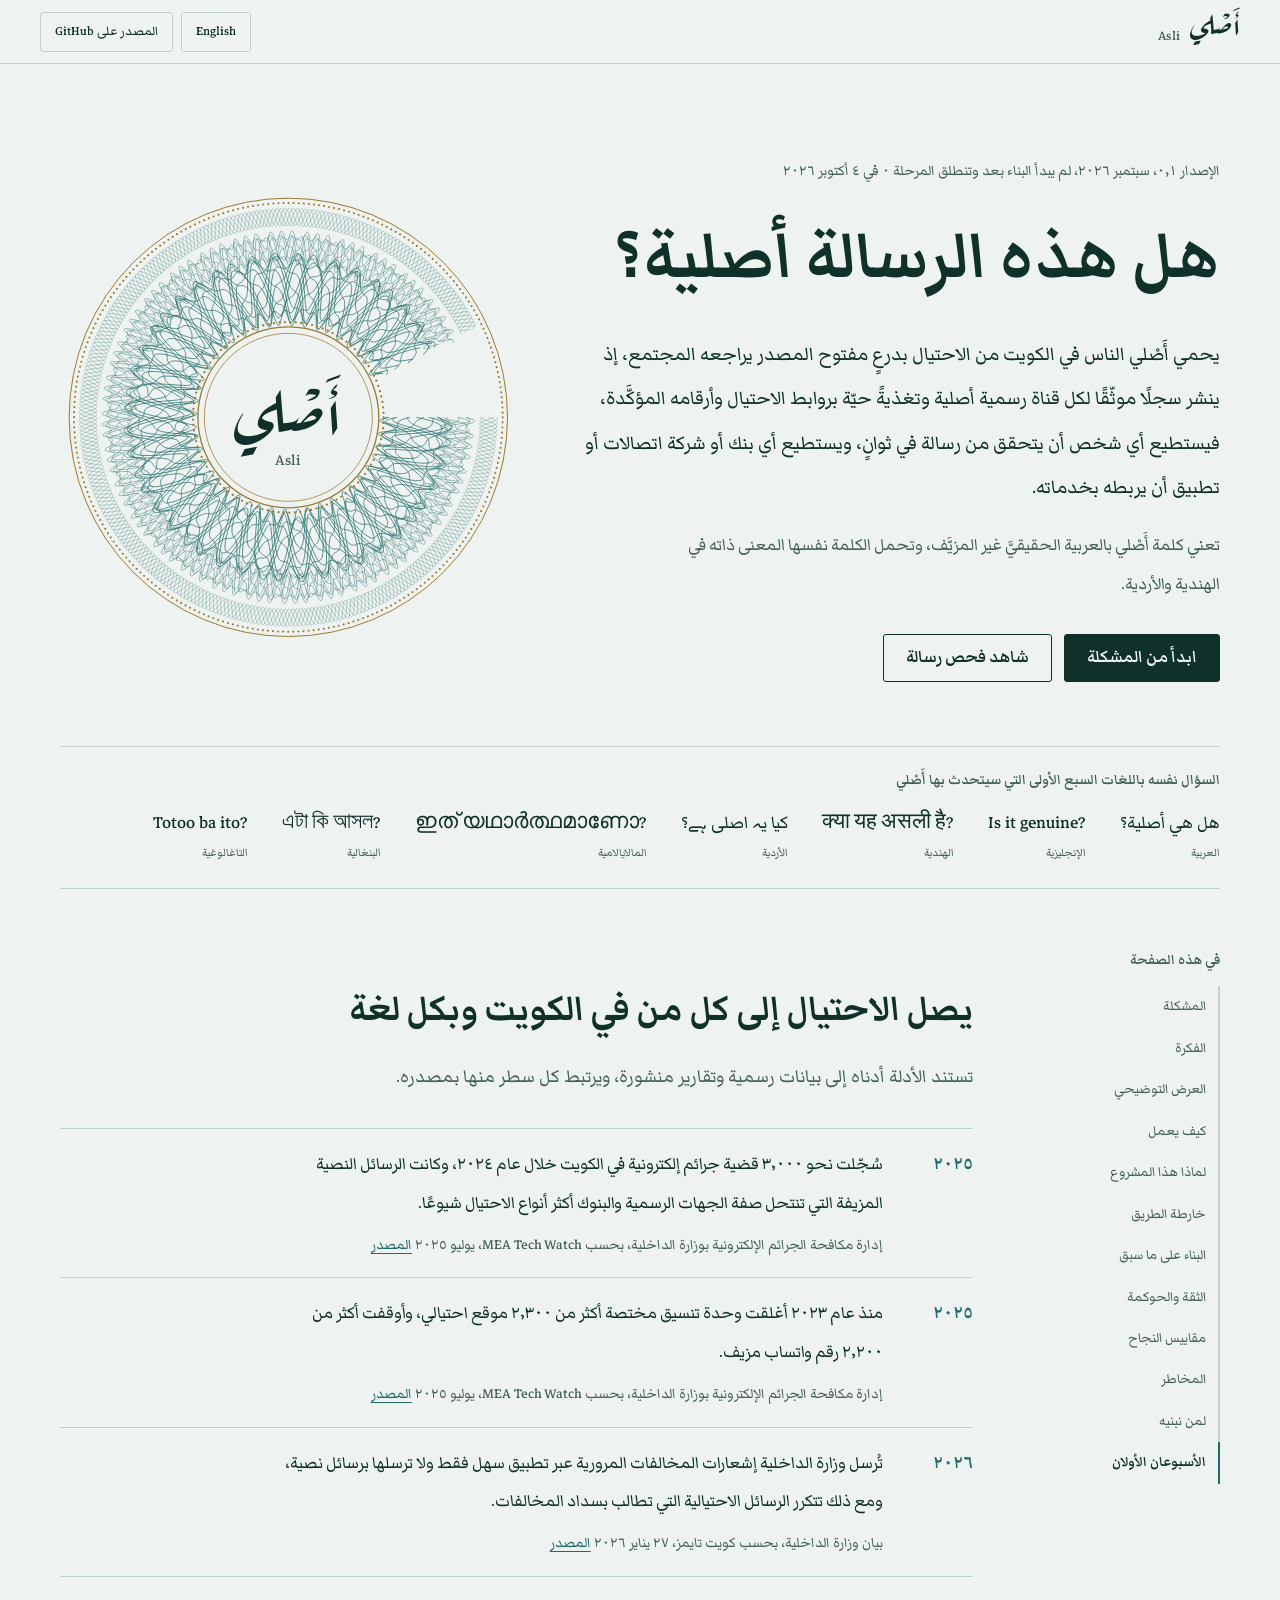
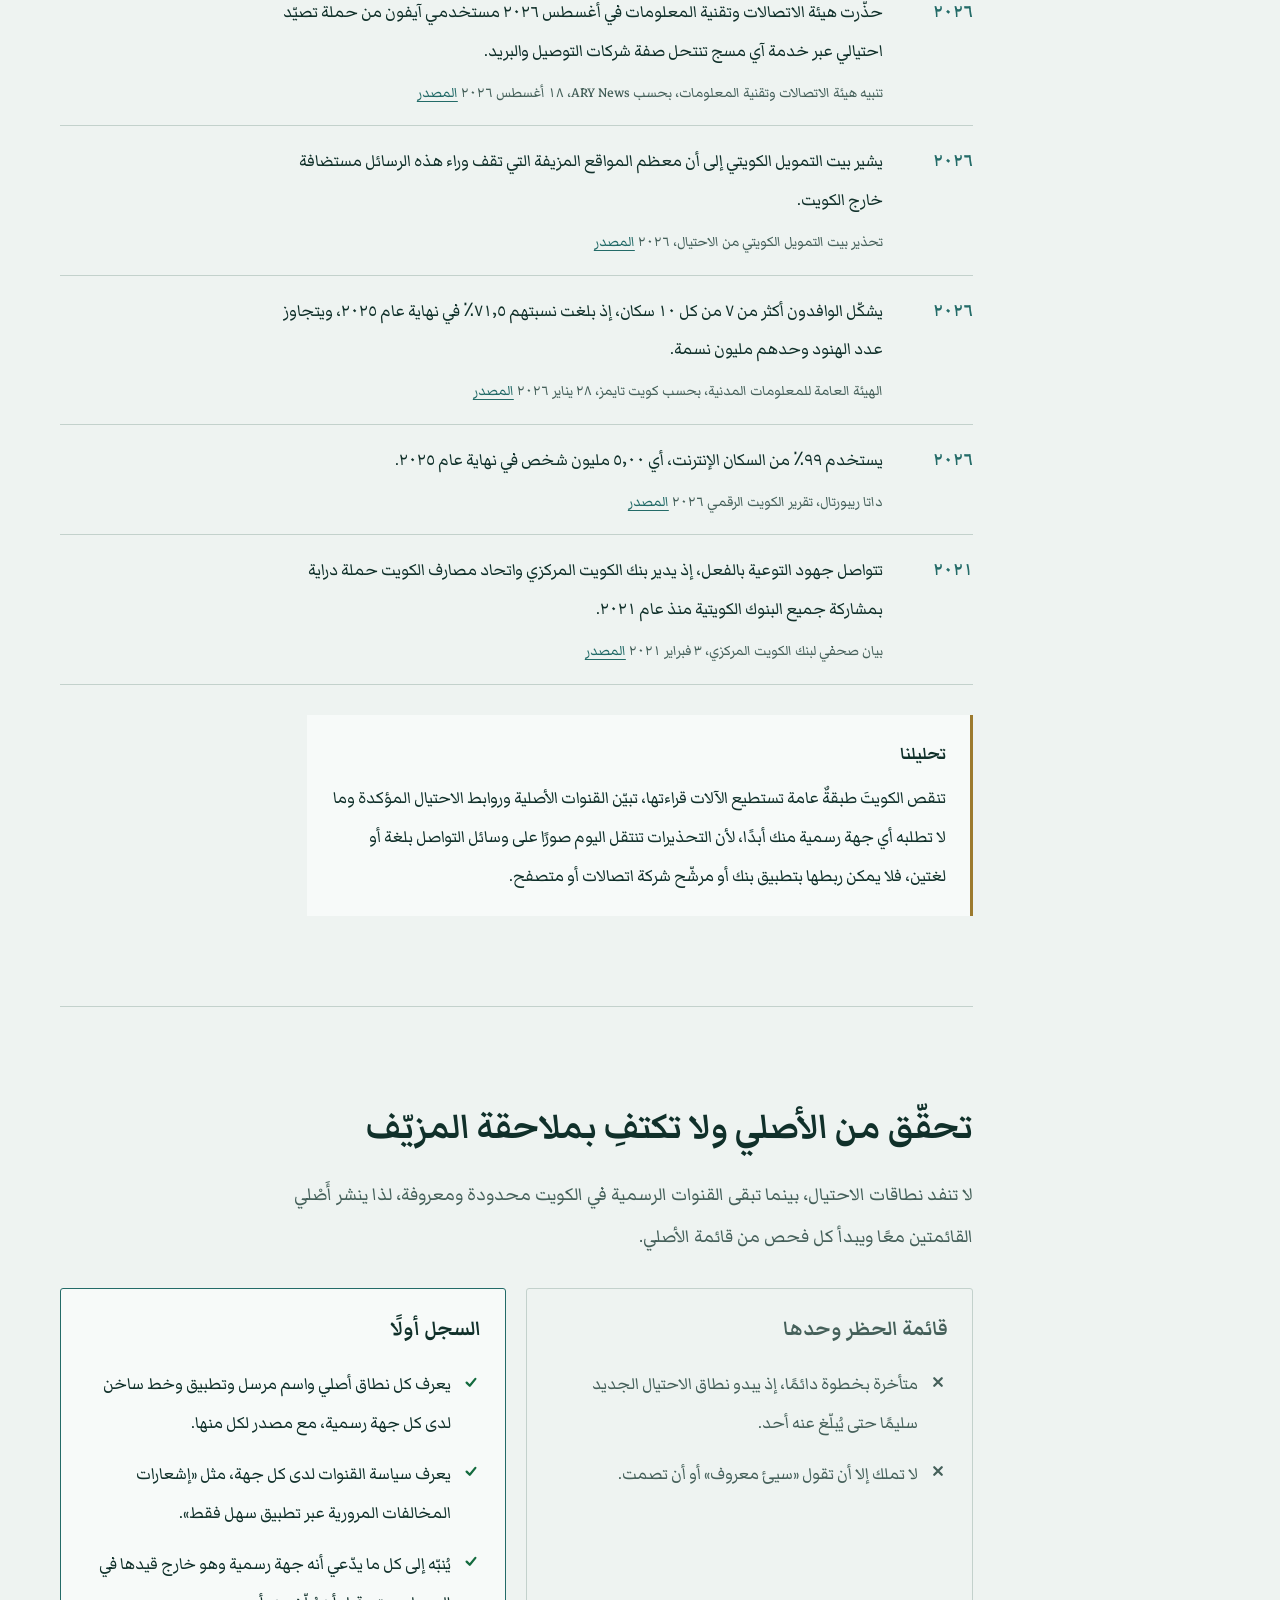
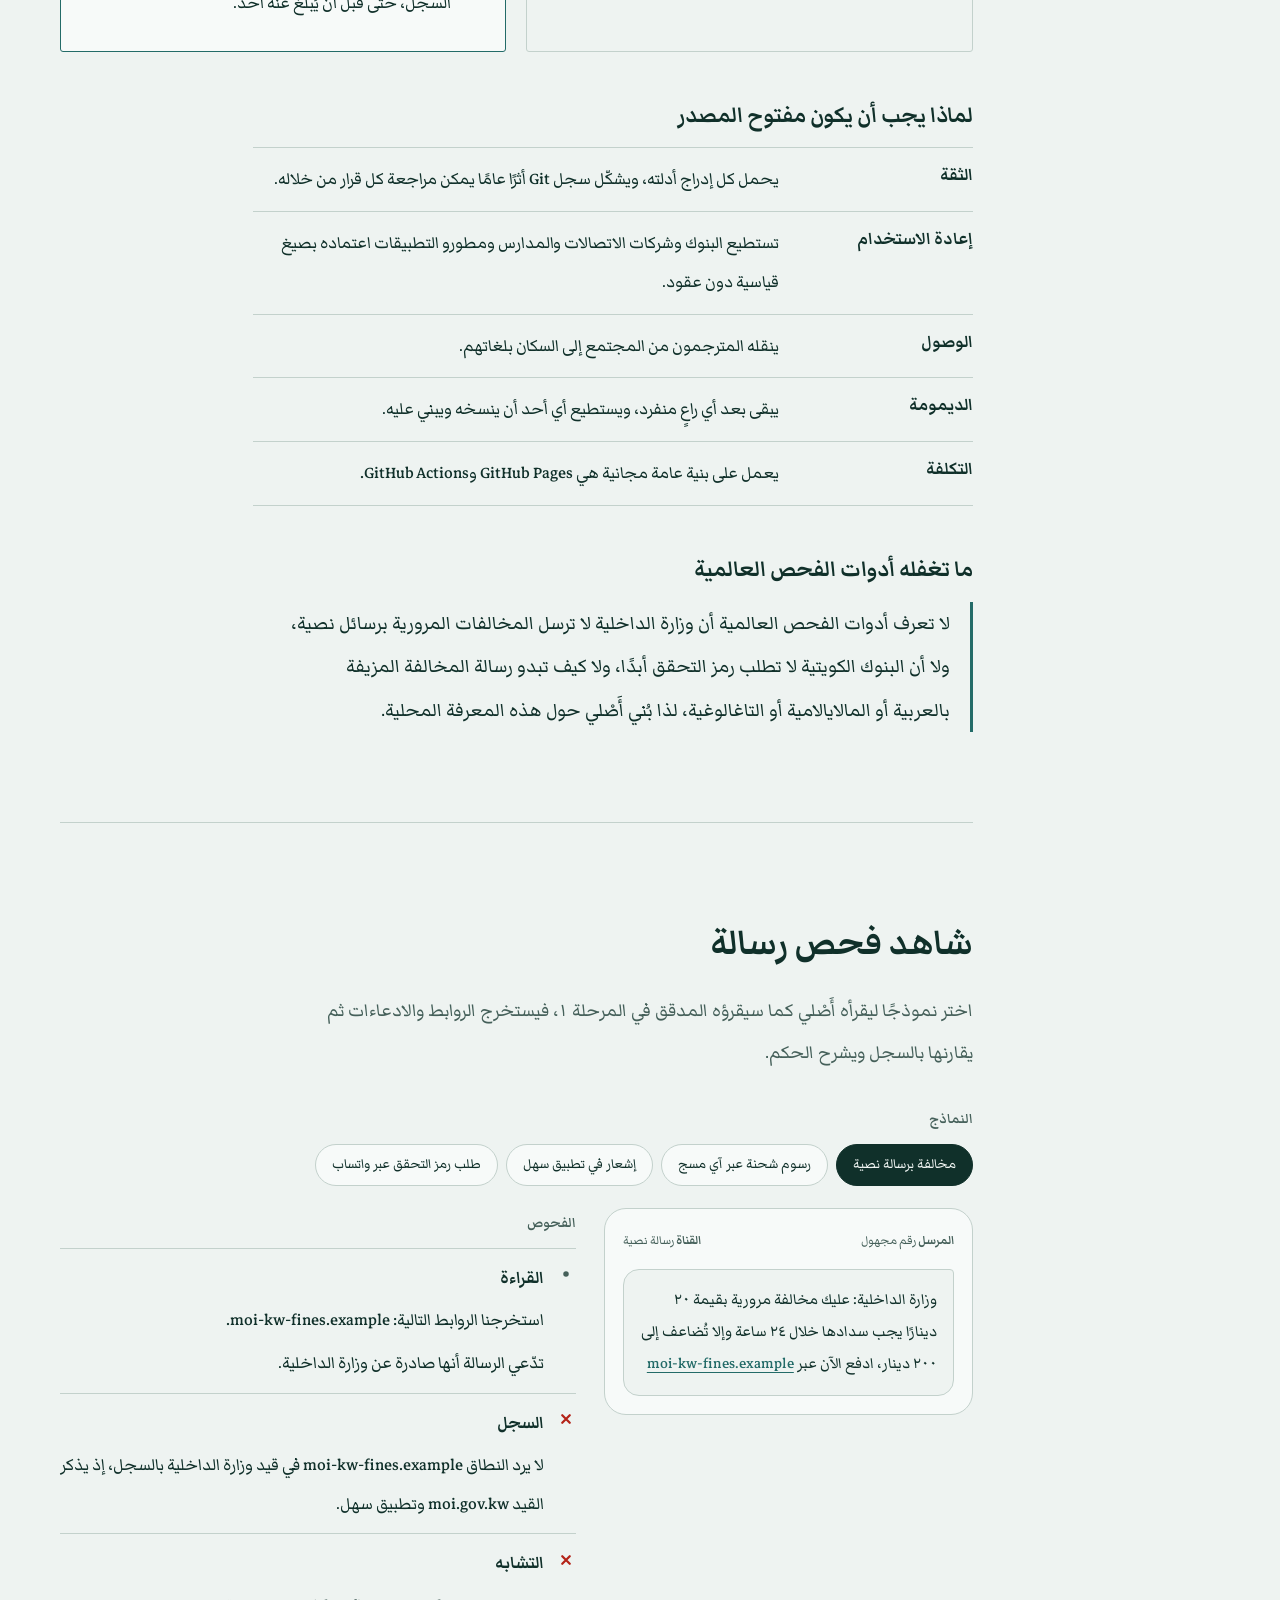
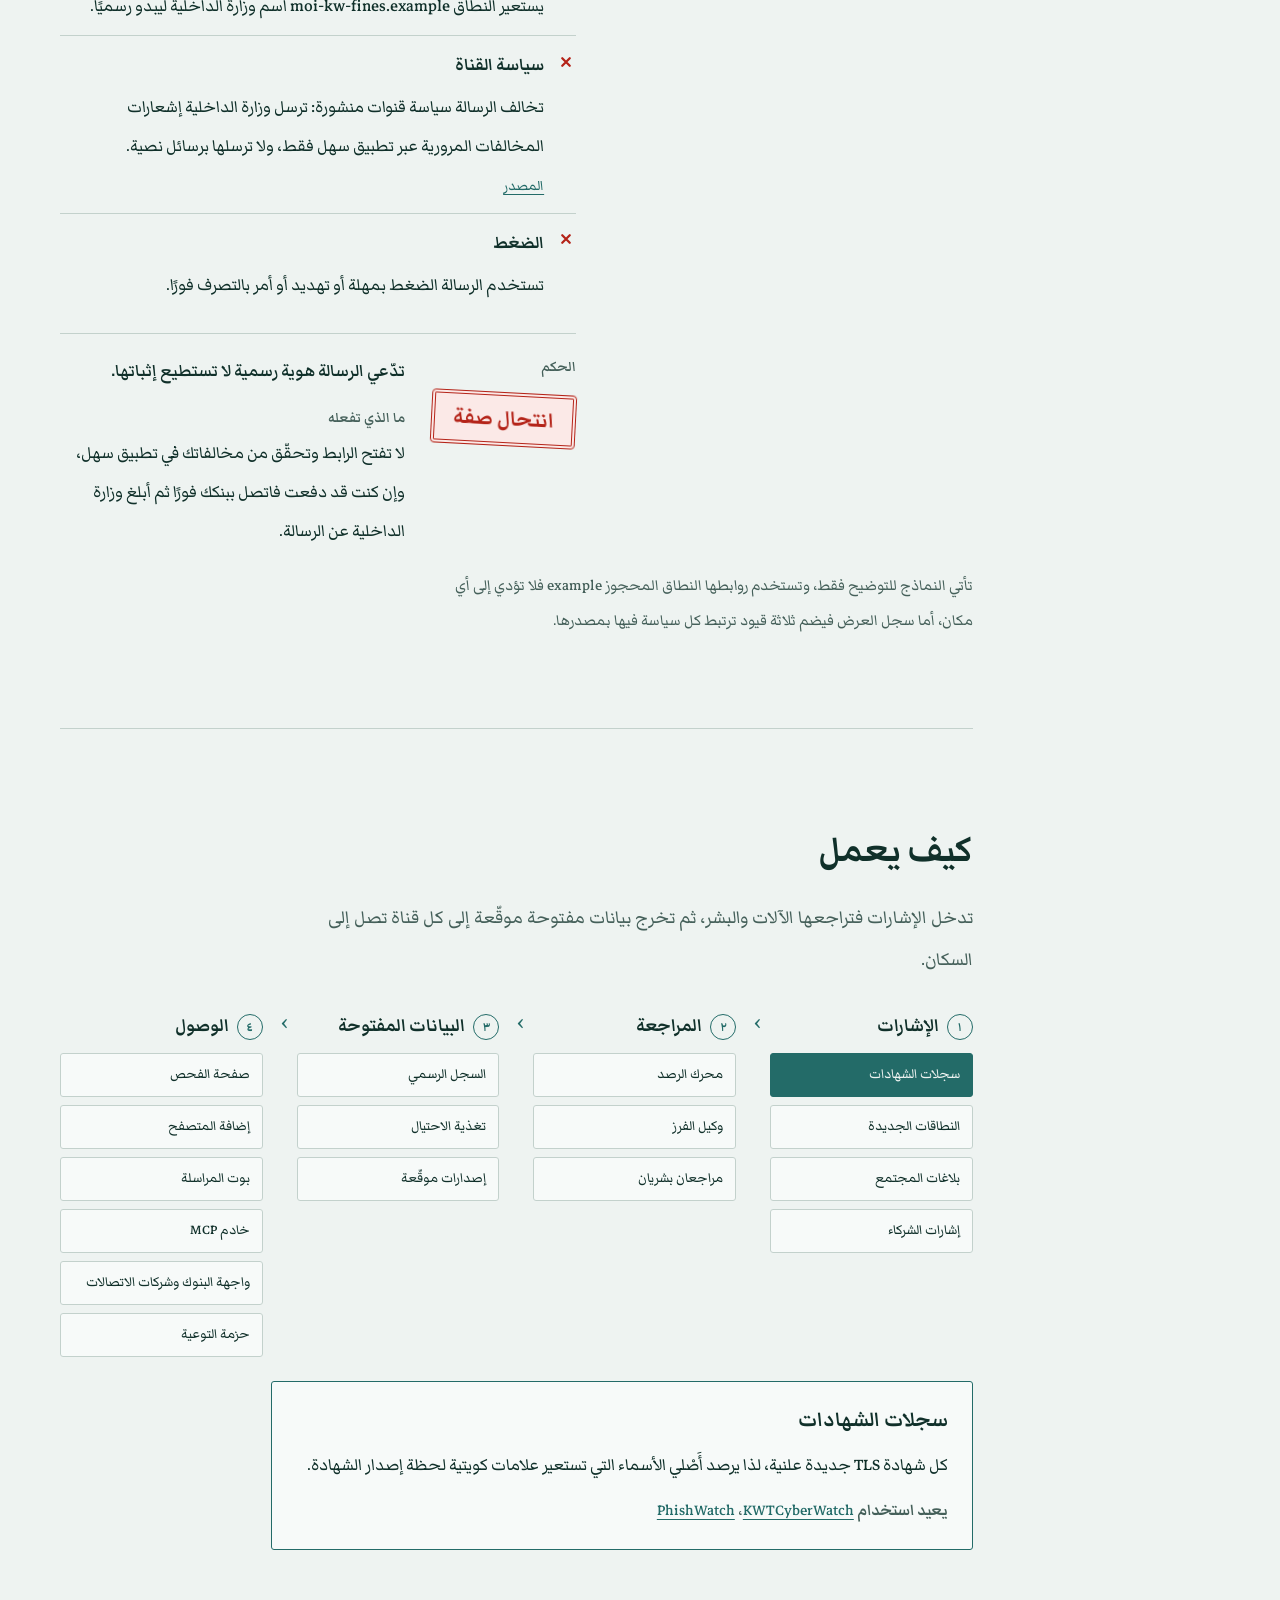
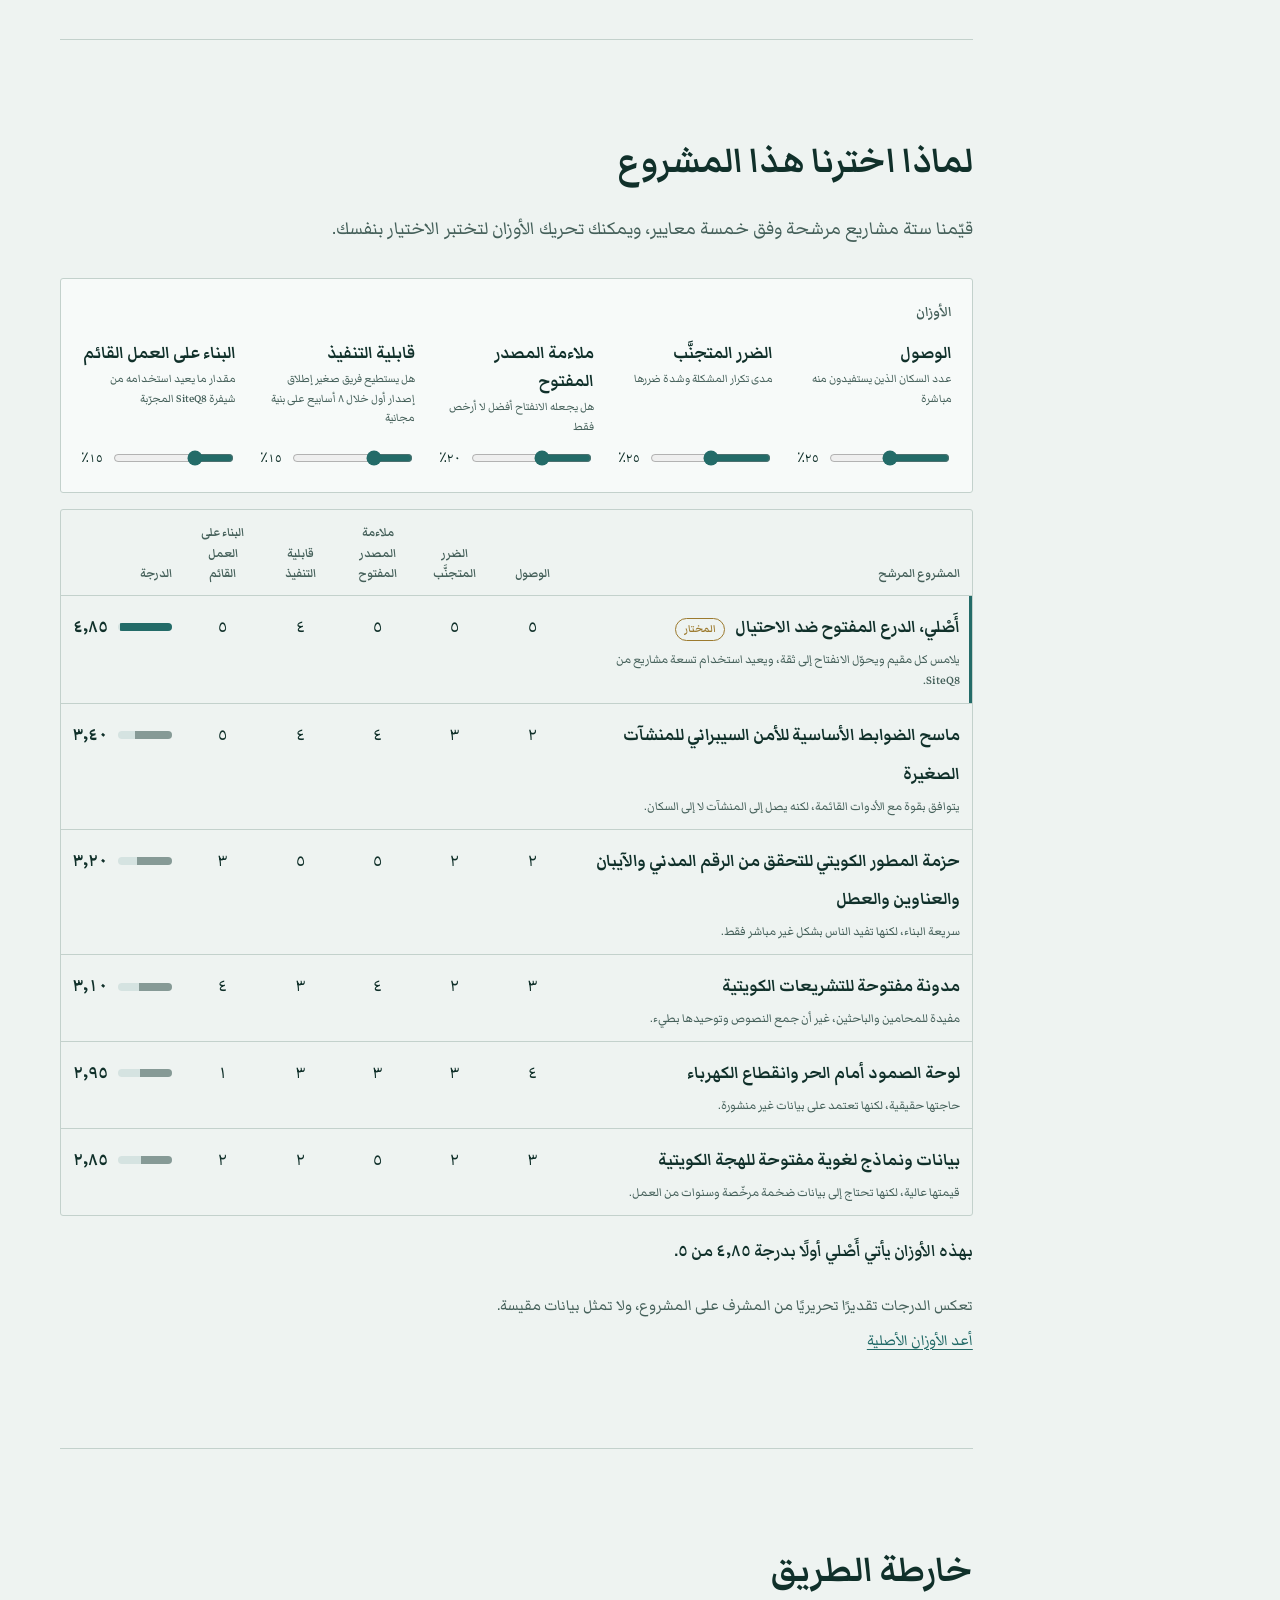
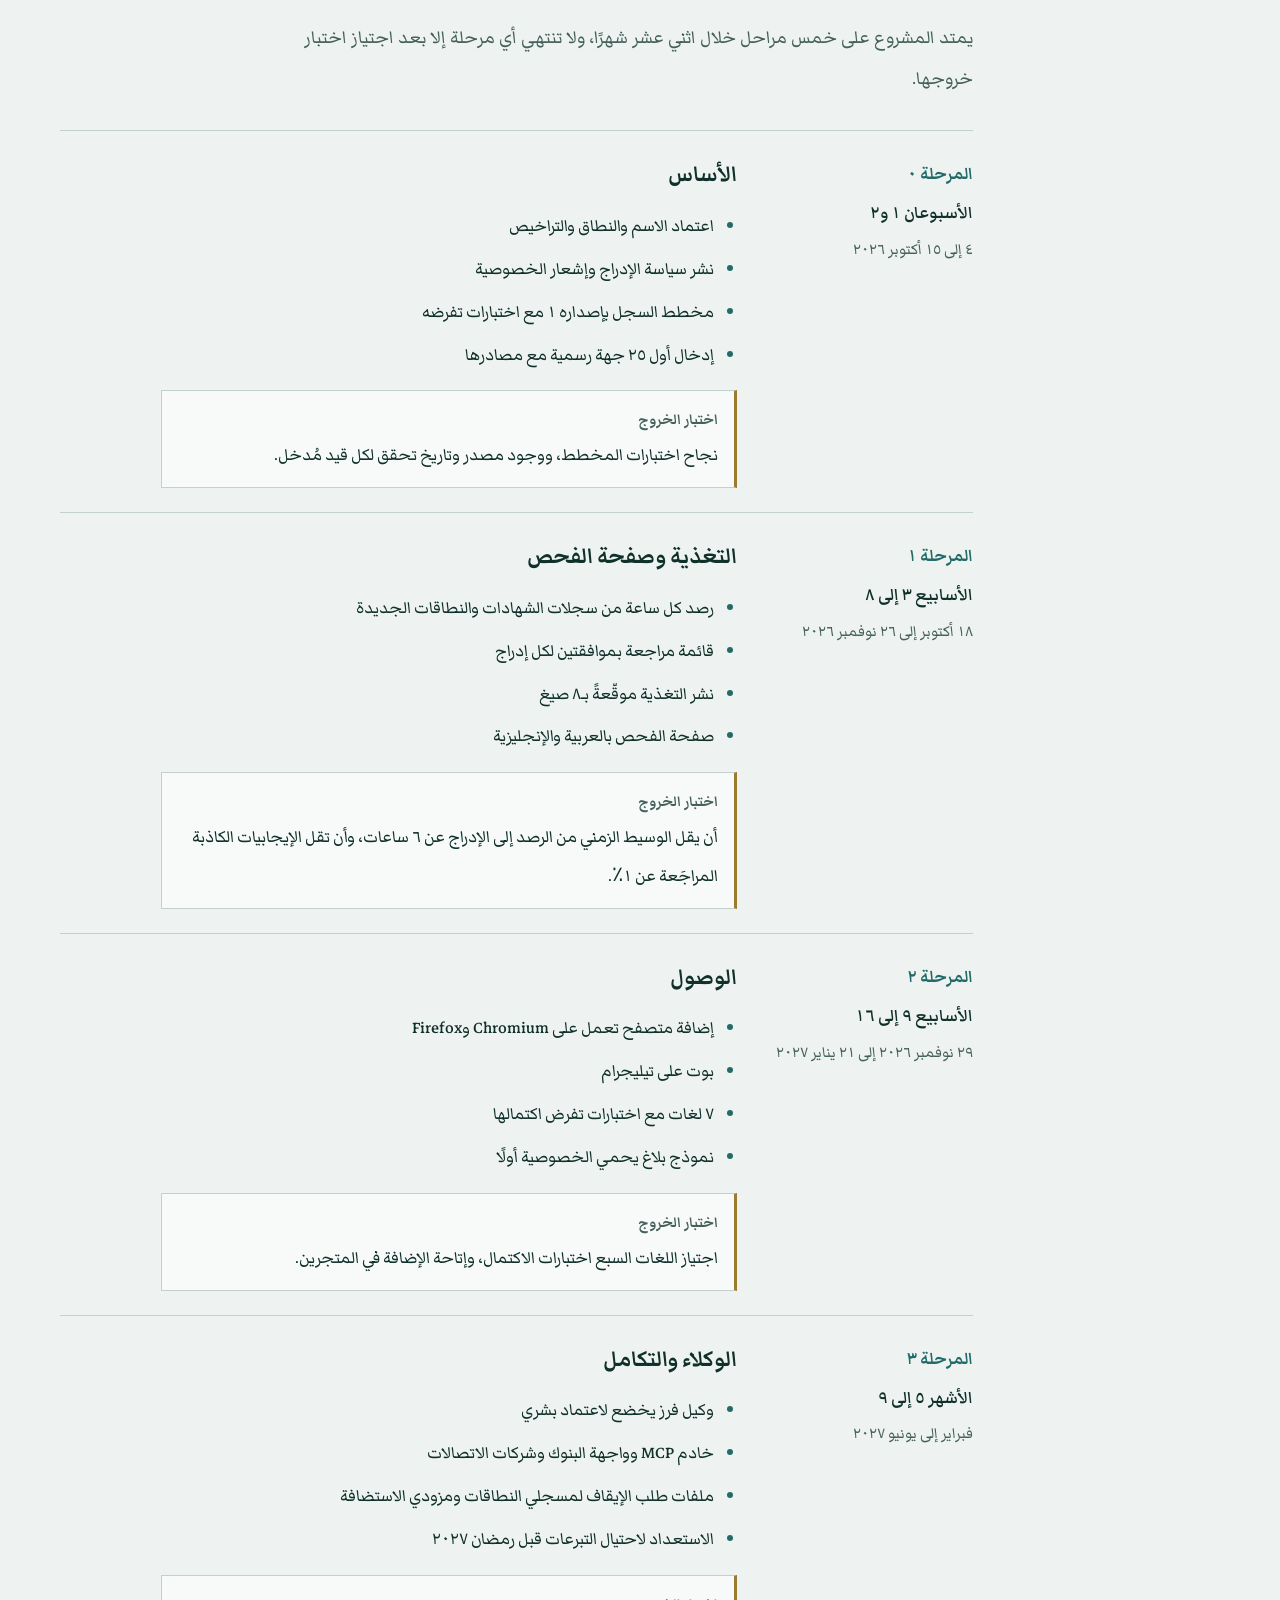
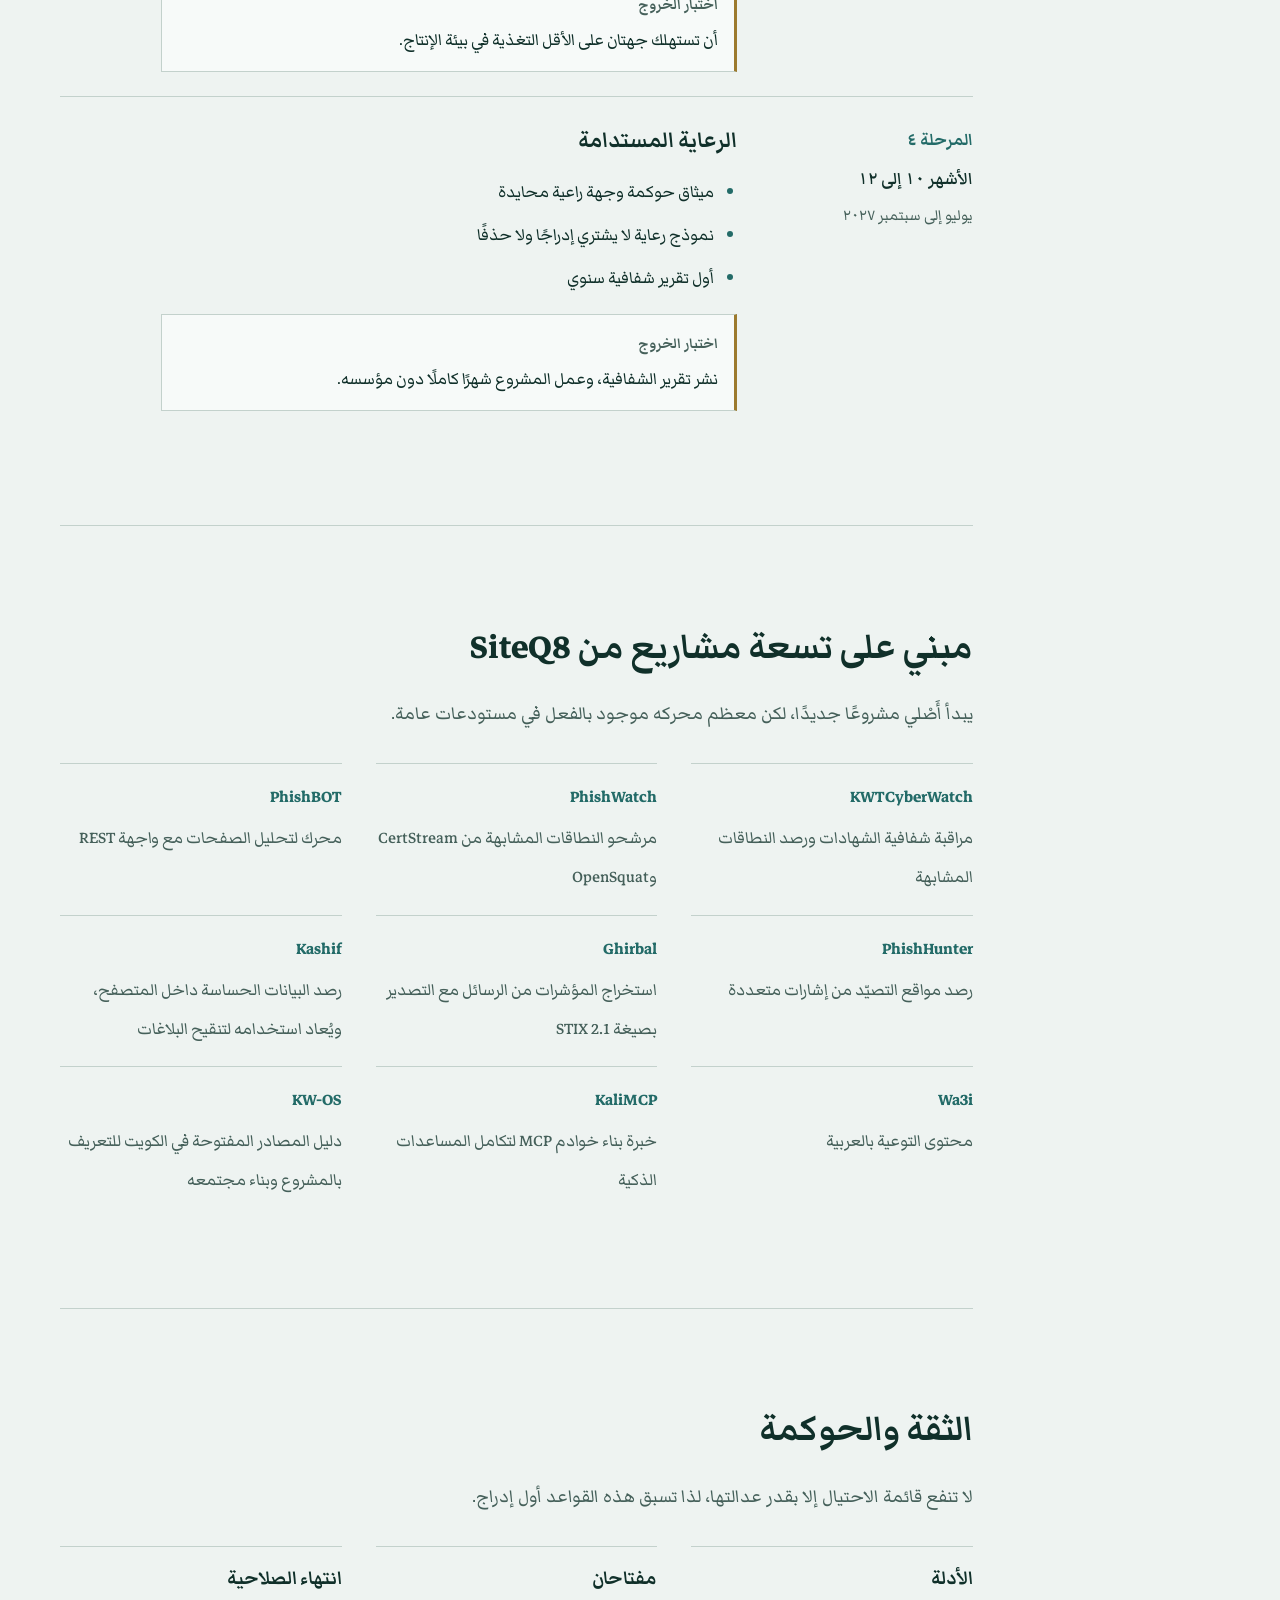
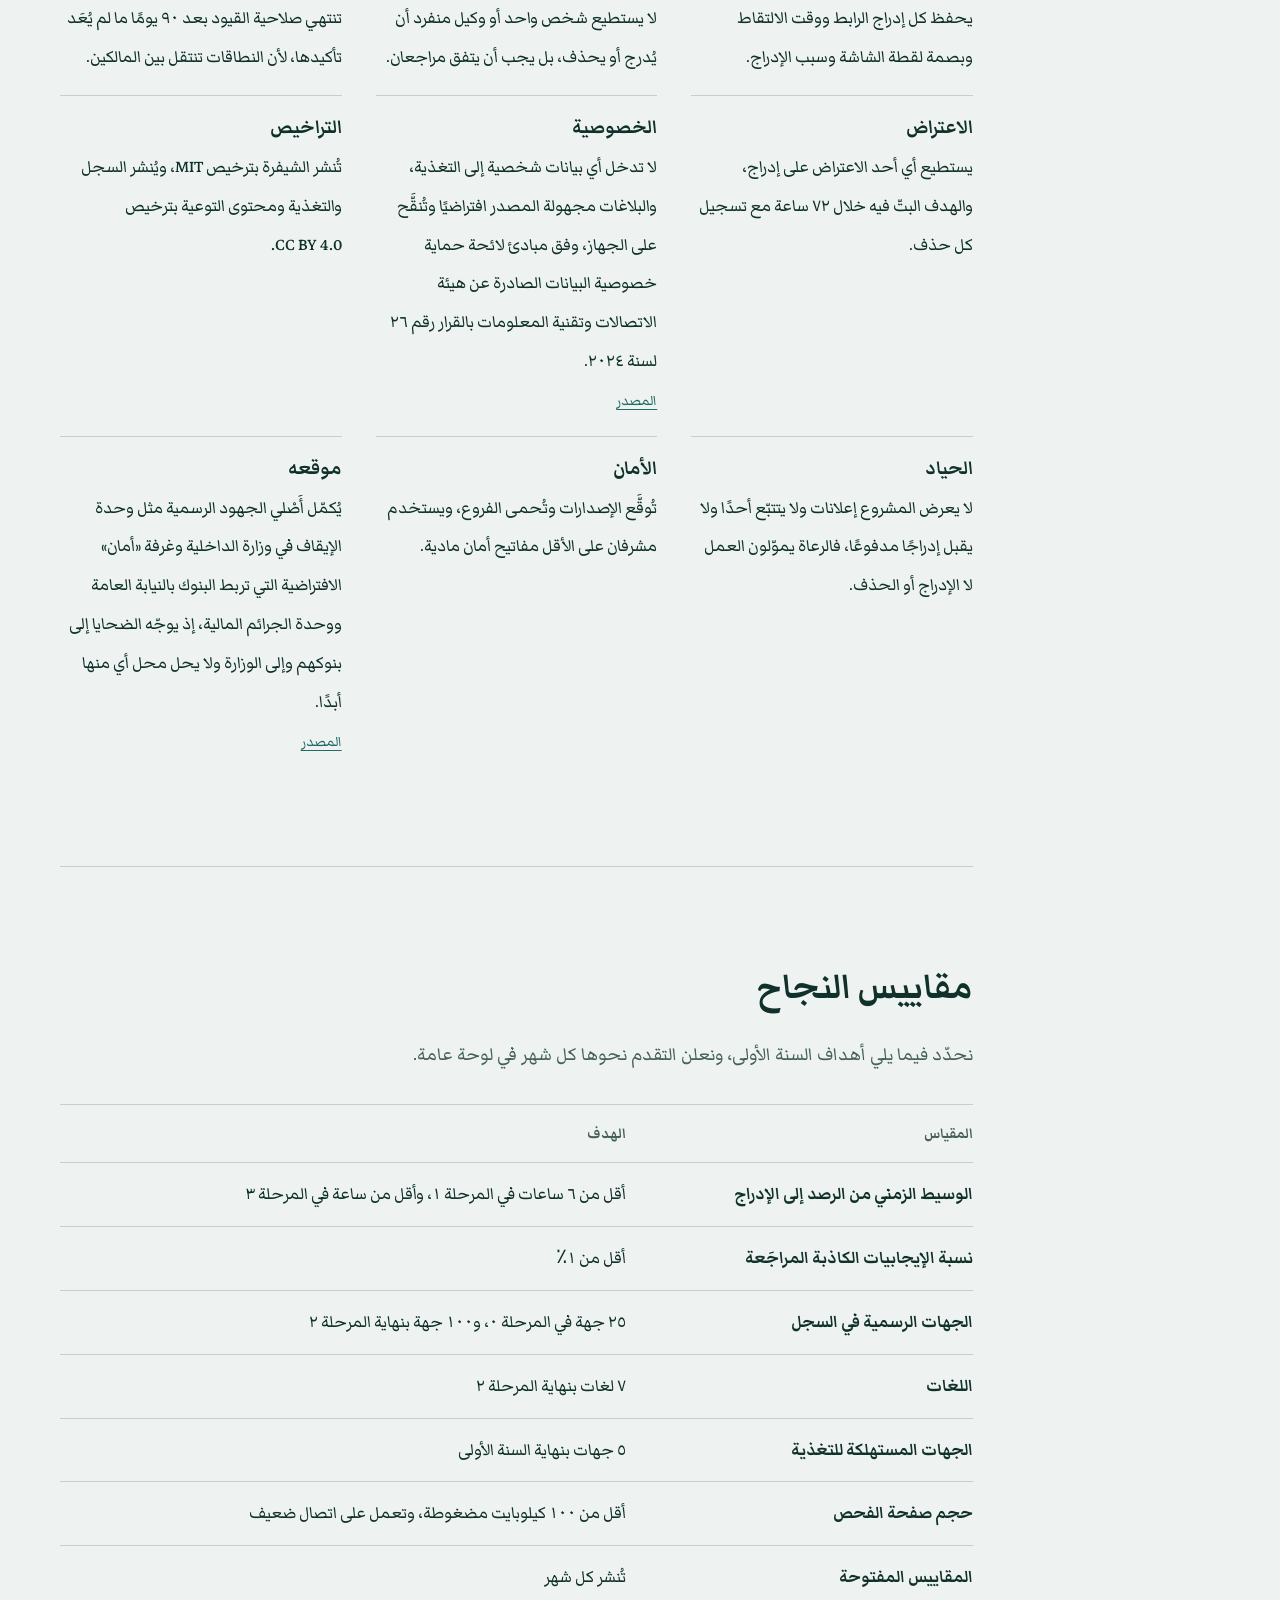
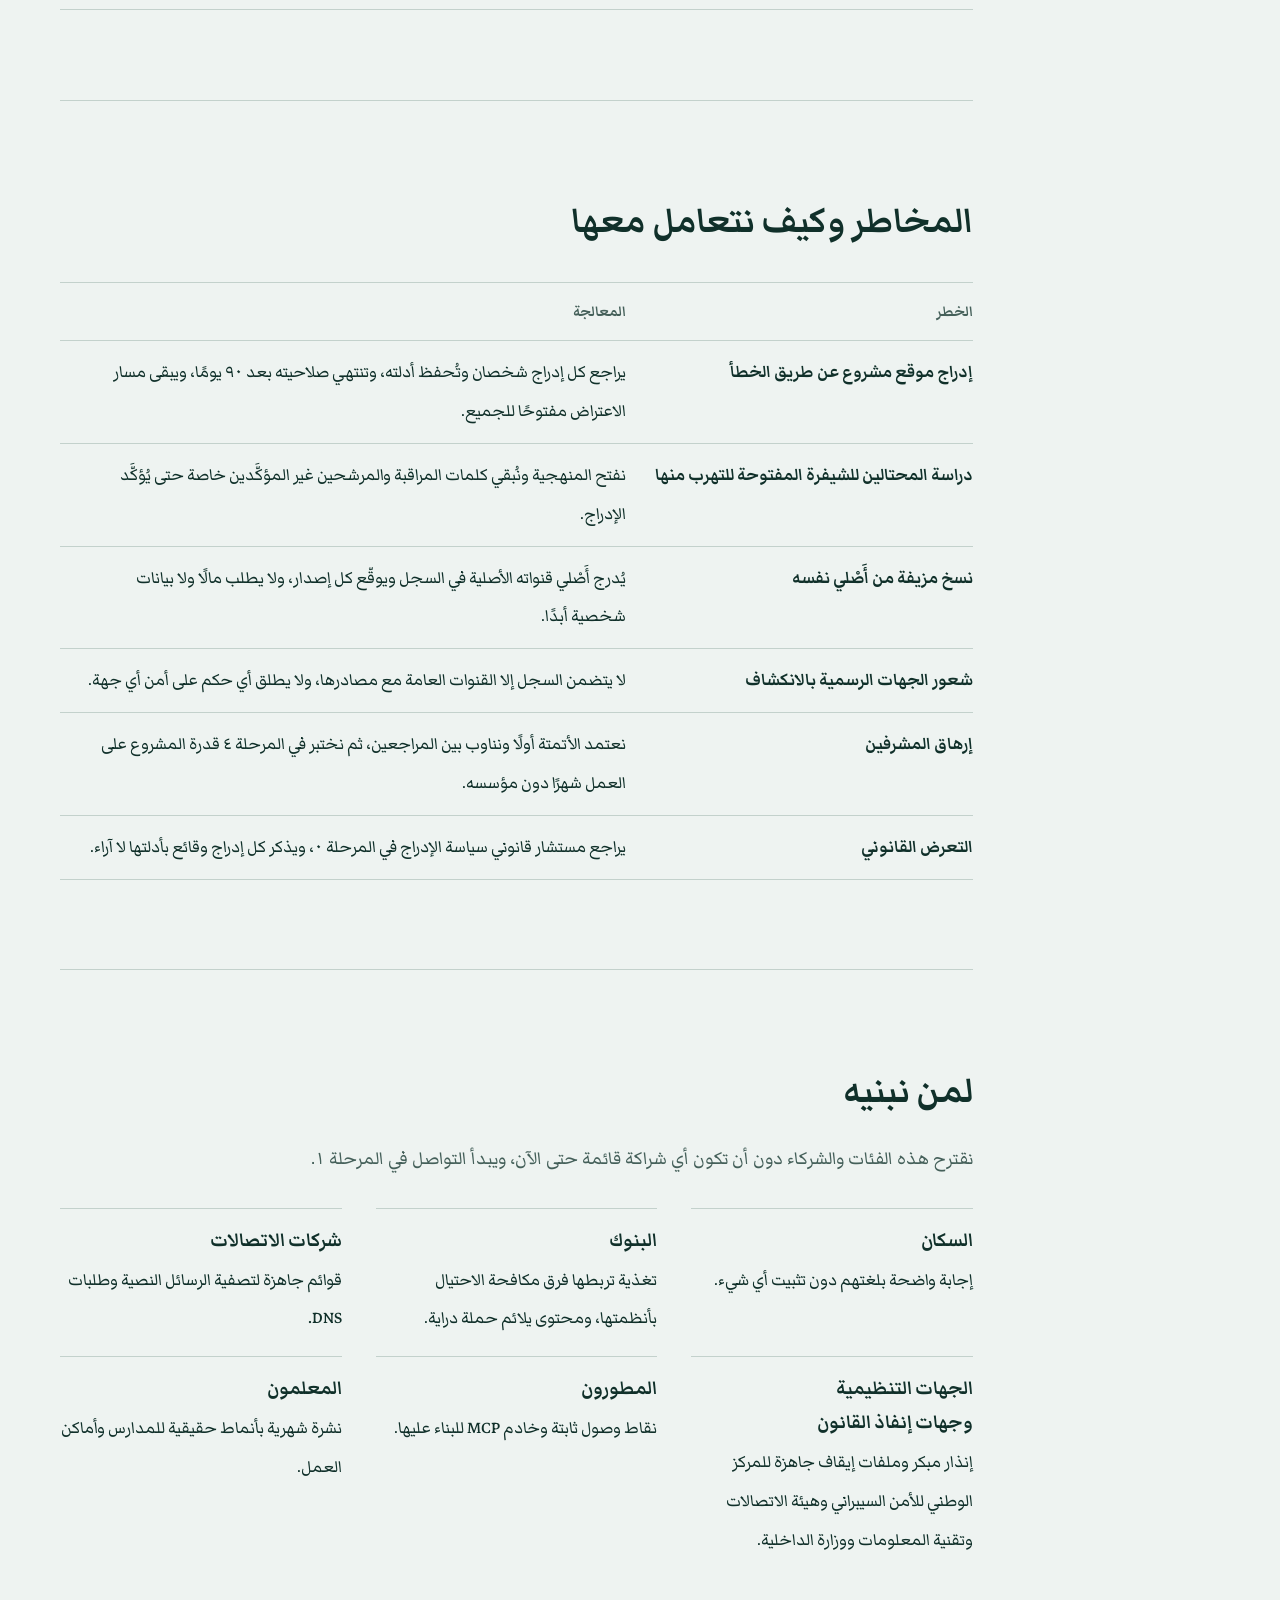
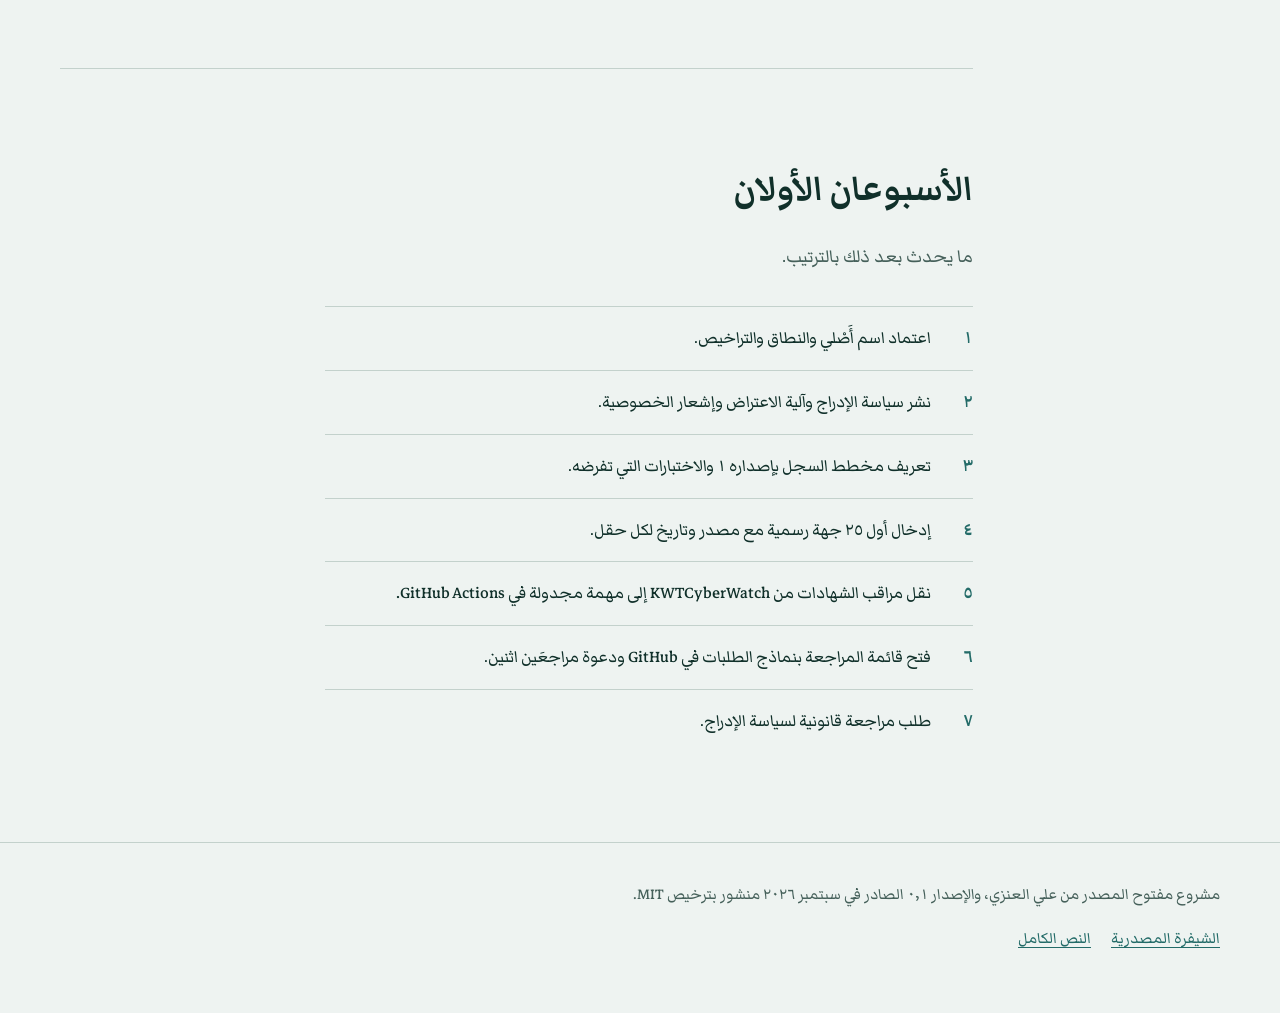
==== docs/index.html @ 525b3325 "Publish Asli: Kuwait's open scam shield Asli is a verified registry of Kuwait's genuine official cha" ====
<!doctype html>
<html lang="ar" dir="rtl">
<head>
<meta charset="utf-8">
<meta name="viewport" content="width=device-width, initial-scale=1, viewport-fit=cover">
<title>أَصْلي | درع الكويت المفتوح ضد الاحتيال</title>
<meta name="description" content="أَصْلي سجل مفتوح المصدر للقنوات الرسمية الأصلية في الكويت وتغذية مُراجَعة بروابط الاحتيال وأرقامه، يستطيع الجميع أن يتحقق منها ويعيد استخدامها مجانًا.">
<meta name="author" content="Ali AlEnezi">
<meta name="color-scheme" content="light dark">
<meta name="theme-color" content="#EEF3F1" media="(prefers-color-scheme: light)">
<meta name="theme-color" content="#0D1B18" media="(prefers-color-scheme: dark)">
<link rel="canonical" href="https://asli.3li.info/">
<link rel="icon" href="favicon.svg" type="image/svg+xml">
<meta property="og:type" content="website">
<meta property="og:site_name" content="Asli">
<meta property="og:title" content="أَصْلي | Asli">
<meta property="og:description" content="Kuwait's open scam shield: a verified registry of genuine official channels and a reviewed feed of scam links and numbers.">
<meta property="og:url" content="https://asli.3li.info/">
<meta property="og:image" content="https://asli.3li.info/og.png">
<meta property="og:image:width" content="1200">
<meta property="og:image:height" content="630">
<meta property="og:image:alt" content="The Asli seal and the question: is this message genuine?">
<meta name="twitter:card" content="summary_large_image">
<link rel="preconnect" href="https://fonts.googleapis.com">
<link rel="preconnect" href="https://fonts.gstatic.com" crossorigin>
<link rel="stylesheet" href="https://fonts.googleapis.com/css2?family=Aref+Ruqaa:wght@700&amp;family=Markazi+Text:wght@400..700&amp;display=swap">
<link rel="stylesheet" href="style.css">
</head>
<body>
<a class="skip" href="#content" data-t="nav.skip">انتقل إلى المحتوى</a>

<header class="masthead">
  <a class="brand" href="#top"><span class="brand-ar" lang="ar">أَصْلي</span><span class="brand-en" lang="en">Asli</span></a>
  <div class="bar-actions">
    <button id="lang" class="lang" type="button" data-t-aria="nav.langLabel"><span data-t="nav.lang">English</span></button>
    <a class="repo" href="https://github.com/SiteQ8/Asli" data-t="nav.repo">المصدر على GitHub</a>
  </div>
</header>

<main id="top">
  <div class="wrap">
    <section class="hero" aria-labelledby="hero-title">
      <div class="hero-text">
        <p class="kicker" data-t="hero.kicker"></p>
        <h1 id="hero-title" data-t="hero.title"></h1>
        <p class="hero-lead" data-t="hero.lead"></p>
        <p class="hero-name" data-t="hero.name"></p>
        <p class="cta">
          <a class="btn primary" href="#problem" data-t="hero.ctaStart"></a>
          <a class="btn" href="#demo" data-t="hero.ctaDemo"></a>
        </p>
      </div>
      <figure class="hero-seal">
        <svg id="seal" viewBox="-212 -212 424 424" role="img" data-t-aria="hero.seal"></svg>
      </figure>
    </section>

    <section class="tongues" aria-labelledby="tongues-label">
      <p id="tongues-label" class="small-label" data-t="hero.langs"></p>
      <ul id="tongues" class="tongues-list"></ul>
    </section>

    <noscript>
      <p class="noscript" lang="ar" dir="rtl">تحتاج الأجزاء التفاعلية في هذه الصفحة إلى جافاسكربت، ويمكنك قراءة النص الكامل في الملف <a href="https://github.com/SiteQ8/Asli/blob/main/PROJECT.ar.md">PROJECT.ar.md</a> على GitHub.</p>
      <p class="noscript" lang="en" dir="ltr">The interactive parts of this page need JavaScript. The full text is in <a href="https://github.com/SiteQ8/Asli/blob/main/PROJECT.md">PROJECT.md</a> on GitHub.</p>
    </noscript>

    <div class="layout" id="content">
      <nav class="toc" aria-labelledby="toc-title">
        <p id="toc-title" class="small-label" data-t="nav.index"></p>
        <ol>
          <li><a href="#problem" data-t="sec.problem"></a></li>
          <li><a href="#idea" data-t="sec.idea"></a></li>
          <li><a href="#demo" data-t="sec.demo"></a></li>
          <li><a href="#how" data-t="sec.how"></a></li>
          <li><a href="#why" data-t="sec.why"></a></li>
          <li><a href="#roadmap" data-t="sec.roadmap"></a></li>
          <li><a href="#reuse" data-t="sec.reuse"></a></li>
          <li><a href="#trust" data-t="sec.trust"></a></li>
          <li><a href="#measures" data-t="sec.measures"></a></li>
          <li><a href="#risks" data-t="sec.risks"></a></li>
          <li><a href="#serves" data-t="sec.serves"></a></li>
          <li><a href="#next" data-t="sec.next"></a></li>
        </ol>
      </nav>

      <div class="parts">
        <section class="part" id="problem" aria-labelledby="problem-title">
          <h2 id="problem-title" data-t="problem.title"></h2>
          <p class="lead" data-t="problem.lead"></p>
          <ol id="ledger" class="ledger"></ol>
          <aside class="analysis" aria-labelledby="analysis-label">
            <p id="analysis-label" class="analysis-label" data-t="problem.analysisLabel"></p>
            <p data-t="problem.analysis"></p>
          </aside>
        </section>

        <section class="part" id="idea" aria-labelledby="idea-title">
          <h2 id="idea-title" data-t="idea.title"></h2>
          <p class="lead" data-t="idea.lead"></p>
          <div class="compare">
            <div class="compare-col is-block">
              <h3 data-t="idea.blockTitle"></h3>
              <ul id="idea-block" class="marks"></ul>
            </div>
            <div class="compare-col is-registry">
              <h3 data-t="idea.regTitle"></h3>
              <ul id="idea-registry" class="marks"></ul>
            </div>
          </div>
          <h3 class="sub" data-t="idea.openTitle"></h3>
          <ul id="idea-open" class="reasons"></ul>
          <h3 class="sub" data-t="idea.localTitle"></h3>
          <p class="local" data-t="idea.local"></p>
        </section>

        <section class="part" id="demo" aria-labelledby="demo-title">
          <h2 id="demo-title" data-t="demo.title"></h2>
          <p class="lead" data-t="demo.lead"></p>
          <div class="demo">
            <div class="demo-pick" role="group" aria-labelledby="demo-pick-label">
              <p id="demo-pick-label" class="small-label" data-t="demo.samples"></p>
              <div id="demo-samples" class="chips"></div>
            </div>
            <div class="demo-body">
              <div id="demo-message" class="phone"></div>
              <div class="demo-result">
                <p class="small-label" data-t="demo.checks"></p>
                <ol id="demo-steps" class="checks"></ol>
                <div id="demo-verdict" class="verdict" aria-live="polite"></div>
              </div>
            </div>
            <p class="note" data-t="demo.note"></p>
          </div>
        </section>

        <section class="part" id="how" aria-labelledby="how-title">
          <h2 id="how-title" data-t="how.title"></h2>
          <p class="lead" data-t="how.lead"></p>
          <div id="lanes" class="lanes"></div>
          <div id="lane-detail" class="lane-detail" aria-live="polite"></div>
        </section>

        <section class="part" id="why" aria-labelledby="why-title">
          <h2 id="why-title" data-t="why.title"></h2>
          <p class="lead" data-t="why.lead"></p>
          <div class="weights" role="group" aria-labelledby="weights-label">
            <p id="weights-label" class="small-label" data-t="why.weights"></p>
            <div id="weights" class="weights-grid"></div>
          </div>
          <div class="matrix-wrap">
            <table id="matrix" class="matrix"></table>
          </div>
          <p id="matrix-result" class="matrix-result" aria-live="polite"></p>
          <p class="note"><span data-t="why.note"></span> <button id="matrix-reset" class="text-button" type="button" data-t="why.reset"></button></p>
        </section>

        <section class="part" id="roadmap" aria-labelledby="roadmap-title">
          <h2 id="roadmap-title" data-t="roadmap.title"></h2>
          <p class="lead" data-t="roadmap.lead"></p>
          <ol id="phases" class="phases"></ol>
        </section>

        <section class="part" id="reuse" aria-labelledby="reuse-title">
          <h2 id="reuse-title" data-t="reuse.title"></h2>
          <p class="lead" data-t="reuse.lead"></p>
          <ul id="reuse-list" class="reuse"></ul>
        </section>

        <section class="part" id="trust" aria-labelledby="trust-title">
          <h2 id="trust-title" data-t="trust.title"></h2>
          <p class="lead" data-t="trust.lead"></p>
          <ul id="trust-list" class="grid"></ul>
        </section>

        <section class="part" id="measures" aria-labelledby="measures-title">
          <h2 id="measures-title" data-t="measures.title"></h2>
          <p class="lead" data-t="measures.lead"></p>
          <table id="measures-table" class="register"></table>
        </section>

        <section class="part" id="risks" aria-labelledby="risks-title">
          <h2 id="risks-title" data-t="risks.title"></h2>
          <table id="risks-table" class="register"></table>
        </section>

        <section class="part" id="serves" aria-labelledby="serves-title">
          <h2 id="serves-title" data-t="serves.title"></h2>
          <p class="lead" data-t="serves.note"></p>
          <ul id="serves-list" class="grid"></ul>
        </section>

        <section class="part" id="next" aria-labelledby="next-title">
          <h2 id="next-title" data-t="next.title"></h2>
          <p class="lead" data-t="next.lead"></p>
          <ol id="next-steps" class="numbered"></ol>
        </section>
      </div>
    </div>
  </div>
</main>

<footer class="foot">
  <div class="wrap">
    <p data-t="footer.by"></p>
    <p class="foot-links">
      <a href="https://github.com/SiteQ8/Asli" data-t="footer.source"></a>
      <a id="full-text" href="https://github.com/SiteQ8/Asli/blob/main/PROJECT.ar.md" data-t="footer.text"></a>
    </p>
  </div>
</footer>

<script src="content.js"></script>
<script src="engine.js"></script>
<script src="seal.js"></script>
<script src="app.js"></script>
</body>
</html>
---- docs/style.css ----
/*
  Asli site styles.
  Direction: security printing. Cool security paper, teal intaglio line work,
  a touch of gold foil, and verdicts that land like an official stamp.
  Layout uses logical properties so Arabic (default) and English share one sheet.
*/

:root {
  --paper: #EEF3F1;
  --paper-2: #F7FAF9;
  --ink: #10302A;
  --ink-2: #45605A;
  --rule: #C3D1CC;
  --line: #236B68;
  --line-soft: rgba(35, 107, 104, 0.12);
  --foil: #9C7A2E;
  --fake: #B42318;
  --fake-bg: #FBE9E7;
  --genuine: #146B3F;
  --genuine-bg: #E1F2E8;
  --unknown: #8F5200;
  --unknown-bg: #FAEFD9;

  --text: "Markazi Text", "Noto Naskh Arabic", "Amiri", Georgia, serif;
  --mark: "Aref Ruqaa", "Markazi Text", serif;
  --measure: 68ch;
  --gutter: clamp(18px, 4vw, 40px);
  --bar-h: 64px;

  color-scheme: light dark;
}

@media (prefers-color-scheme: dark) {
  :root {
    --paper: #0D1B18;
    --paper-2: #132522;
    --ink: #E4EFEB;
    --ink-2: #A7BCB6;
    --rule: #27433D;
    --line: #5DB3AD;
    --line-soft: rgba(93, 179, 173, 0.14);
    --foil: #CDA650;
    --fake: #FF7A6B;
    --fake-bg: #3A1512;
    --genuine: #52C48D;
    --genuine-bg: #10301F;
    --unknown: #F0B45A;
    --unknown-bg: #33240C;
  }
}

*,
*::before,
*::after { box-sizing: border-box; }

html {
  -webkit-text-size-adjust: 100%;
  text-size-adjust: 100%;
  scroll-behavior: smooth;
  scroll-padding-top: calc(var(--bar-h) + 16px);
}

body {
  margin: 0;
  background: var(--paper);
  color: var(--ink);
  font-family: var(--text);
  font-size: 19px;
  line-height: 1.6;
  font-kerning: normal;
  text-rendering: optimizeLegibility;
}

html[lang="ar"] body {
  font-size: 21px;
  line-height: 1.85;
}

h1, h2, h3, h4 {
  margin: 0;
  font-weight: 700;
  line-height: 1.2;
  text-wrap: balance;
}

html[lang="ar"] :is(h1, h2, h3, h4) { line-height: 1.45; }

p { margin: 0; }

a {
  color: var(--line);
  text-decoration-thickness: 1px;
  text-underline-offset: 0.22em;
}

a:hover { text-decoration-thickness: 2px; }

:focus-visible {
  outline: 2px solid var(--line);
  outline-offset: 3px;
  border-radius: 2px;
}

.visually-hidden {
  position: absolute;
  width: 1px;
  height: 1px;
  margin: -1px;
  overflow: hidden;
  clip: rect(0 0 0 0);
  white-space: nowrap;
  border: 0;
}

.skip {
  position: absolute;
  inset-inline-start: var(--gutter);
  top: -80px;
  z-index: 20;
  padding: 8px 14px;
  background: var(--ink);
  color: var(--paper);
  border-radius: 3px;
}

.skip:focus { top: 12px; }

.wrap {
  max-width: 1240px;
  margin-inline: auto;
  padding-inline: var(--gutter);
}

.small-label {
  font-size: 0.82em;
  font-weight: 600;
  color: var(--ink-2);
}

/* Header */

.masthead {
  position: sticky;
  top: 0;
  z-index: 10;
  display: flex;
  align-items: center;
  justify-content: space-between;
  gap: 16px;
  min-height: var(--bar-h);
  padding-inline: var(--gutter);
  background: var(--paper);
  background: color-mix(in srgb, var(--paper) 90%, transparent);
  -webkit-backdrop-filter: blur(10px);
  backdrop-filter: blur(10px);
  border-bottom: 1px solid var(--rule);
}

.brand {
  display: inline-flex;
  align-items: baseline;
  gap: 10px;
  color: var(--ink);
  text-decoration: none;
}

.brand-ar {
  font-family: var(--mark);
  font-size: 30px;
  line-height: 1;
}

.brand-en {
  font-size: 17px;
  color: var(--ink-2);
}

.bar-actions {
  display: flex;
  align-items: center;
  gap: 8px;
}

.lang,
.repo {
  display: inline-flex;
  align-items: center;
  min-height: 40px;
  padding-inline: 14px;
  border: 1px solid var(--rule);
  border-radius: 3px;
  background: transparent;
  color: var(--ink);
  font: inherit;
  font-size: 16px;
  text-decoration: none;
  cursor: pointer;
}

.lang:hover,
.repo:hover { border-color: var(--ink-2); }

/* Hero */

.hero {
  display: grid;
  grid-template-columns: minmax(0, 7fr) minmax(0, 5fr);
  align-items: center;
  gap: clamp(28px, 5vw, 80px);
  padding-block: clamp(40px, 7vw, 104px) clamp(28px, 5vw, 64px);
}

.kicker {
  font-size: 0.85em;
  color: var(--ink-2);
  margin-bottom: 18px;
}

h1 {
  font-size: clamp(44px, 6.4vw, 84px);
  letter-spacing: -0.012em;
  line-height: 1.05;
}

html[lang="ar"] h1 {
  letter-spacing: 0;
  line-height: 1.3;
}

.hero-lead {
  margin-top: 22px;
  max-width: 60ch;
  font-size: 1.14em;
}

.hero-name {
  margin-top: 16px;
  max-width: 60ch;
  color: var(--ink-2);
}

.cta {
  display: flex;
  flex-wrap: wrap;
  gap: 12px;
  margin-top: 30px;
}

.btn {
  display: inline-flex;
  align-items: center;
  min-height: 48px;
  padding-inline: 22px;
  border: 1.5px solid var(--ink);
  border-radius: 3px;
  color: var(--ink);
  font-weight: 600;
  text-decoration: none;
}

.btn:hover { background: var(--line-soft); }

.btn.primary {
  background: var(--ink);
  color: var(--paper);
}

.btn.primary:hover { background: var(--line); border-color: var(--line); }

.hero-seal { margin: 0; }

.hero-seal svg {
  display: block;
  width: 100%;
  max-width: 460px;
  height: auto;
  margin-inline: auto;
  overflow: visible;
}

/* Seal line work */

.seal-art path,
.seal-art circle { vector-effect: non-scaling-stroke; }

.g-outer { stroke: var(--line); stroke-width: 0.7; opacity: 0.42; }
.g-mid { stroke: var(--line); stroke-width: 0.7; opacity: 0.62; }
.g-rose { stroke: var(--line); stroke-width: 0.8; opacity: 0.95; }
.g-foil { fill: none; stroke: var(--foil); stroke-width: 1; }
.g-dots { stroke-width: 2; stroke-dasharray: 0.1 5; stroke-linecap: round; }
.g-thin { stroke-width: 0.7; }
.g-disc { fill: var(--paper); stroke: var(--foil); stroke-width: 1.2; }
.g-word { font-family: var(--mark); font-size: 60px; fill: var(--ink); }
.g-latin { font-family: var(--text); font-size: 18px; fill: var(--ink-2); }

#seal.is-drawing .seal-art path { transition: stroke-dashoffset 2.4s cubic-bezier(0.25, 0.7, 0.2, 1); }
#seal.is-drawing .seal-center { opacity: 0; transform: scale(0.9); transition: opacity 0.6s ease 1.4s, transform 0.6s cubic-bezier(0.2, 0.9, 0.3, 1.2) 1.4s; }
#seal.is-drawn .seal-center { opacity: 1; transform: none; }

/* Seven languages strip */

.tongues {
  padding-block: 18px 22px;
  border-block: 1px solid var(--rule);
}

.tongues-list {
  display: flex;
  flex-wrap: wrap;
  gap: 12px 34px;
  margin: 10px 0 0;
  padding: 0;
  list-style: none;
}

.tongues-list li {
  display: flex;
  flex-direction: column;
}

.tongues-list .q {
  font-size: 22px;
  line-height: 1.5;
}

.tongues-list .qn {
  font-size: 14px;
  color: var(--ink-2);
}

.noscript {
  margin-top: 24px;
  padding: 16px 18px;
  border: 1px solid var(--rule);
  background: var(--paper-2);
}

/* Page layout */

.layout {
  display: grid;
  grid-template-columns: 196px minmax(0, 1fr);
  gap: clamp(24px, 4vw, 64px);
}

.toc {
  position: sticky;
  top: calc(var(--bar-h) + 8px);
  align-self: start;
  padding-block: 56px 24px;
}

.toc ol {
  margin: 10px 0 0;
  padding: 0;
  list-style: none;
}

.toc a {
  display: block;
  padding-block: 5px;
  padding-inline: 12px 6px;
  border-inline-start: 2px solid var(--rule);
  color: var(--ink-2);
  font-size: 17px;
  text-decoration: none;
}

.toc a:hover { color: var(--ink); }

.toc a[aria-current="true"] {
  border-inline-start-color: var(--line);
  color: var(--ink);
  font-weight: 600;
}

.part {
  padding-block: clamp(48px, 7vw, 92px);
  border-top: 1px solid var(--rule);
}

.part:first-child { border-top: 0; }

.part h2 {
  font-size: clamp(30px, 3.6vw, 44px);
  max-width: 32ch;
}

.part > .lead {
  margin-top: 14px;
  max-width: var(--measure);
  font-size: 1.08em;
  color: var(--ink-2);
}

.sub {
  margin-top: 44px;
  font-size: 1.3em;
}

.note {
  margin-top: 18px;
  max-width: var(--measure);
  font-size: 0.9em;
  color: var(--ink-2);
}

.src {
  margin-top: 6px;
  font-size: 0.84em;
  color: var(--ink-2);
}

/* Evidence ledger */

.ledger {
  margin: 30px 0 0;
  padding: 0;
  list-style: none;
}

.ledger li {
  display: grid;
  grid-template-columns: 4.5rem minmax(0, 1fr);
  gap: 18px;
  padding-block: 16px;
  border-top: 1px solid var(--rule);
}

.ledger li:last-child { border-bottom: 1px solid var(--rule); }

.yr {
  font-weight: 700;
  color: var(--line);
  font-variant-numeric: tabular-nums;
}

.fact { max-width: var(--measure); }

.analysis {
  margin-top: 30px;
  max-width: 74ch;
  padding: 20px 24px;
  background: var(--paper-2);
  border-inline-start: 3px solid var(--foil);
}

.analysis-label {
  margin-bottom: 6px;
  font-weight: 700;
}

/* Idea */

.compare {
  display: grid;
  grid-template-columns: repeat(2, minmax(0, 1fr));
  gap: 20px;
  margin-top: 30px;
}

.compare-col {
  padding: 22px 24px;
  border: 1px solid var(--rule);
  border-radius: 3px;
}

.compare-col h3 { font-size: 1.2em; }

.compare-col.is-block { color: var(--ink-2); }

.compare-col.is-registry {
  border: 1.5px solid var(--line);
  background: var(--paper-2);
}

.marks {
  margin: 12px 0 0;
  padding: 0;
  list-style: none;
}

.marks li {
  display: grid;
  grid-template-columns: 20px minmax(0, 1fr);
  gap: 10px;
  padding-block: 6px;
}

.icon {
  width: 20px;
  height: 20px;
  margin-top: 0.3em;
  fill: none;
  stroke: currentColor;
  stroke-width: 1.8;
  stroke-linecap: round;
  stroke-linejoin: round;
}

.icon-info circle { fill: currentColor; stroke: none; }
.is-registry .icon { color: var(--genuine); }
.is-block .icon { color: var(--ink-2); }

.reasons {
  max-width: 80ch;
  margin: 12px 0 0;
  padding: 0;
  list-style: none;
}

.reasons li {
  display: grid;
  grid-template-columns: 11rem minmax(0, 1fr);
  gap: 18px;
  padding-block: 12px;
  border-top: 1px solid var(--rule);
}

.reasons li:last-child { border-bottom: 1px solid var(--rule); }
.reasons h4 { font-size: 1em; }

.local {
  margin-top: 12px;
  max-width: 62ch;
  padding-inline-start: 20px;
  border-inline-start: 3px solid var(--line);
  font-size: 1.12em;
}

/* Demo */

.demo { margin-top: 30px; }

.chips {
  display: flex;
  flex-wrap: wrap;
  gap: 8px;
  margin-top: 8px;
}

.chip {
  min-height: 42px;
  padding-inline: 16px;
  border: 1px solid var(--rule);
  border-radius: 999px;
  background: var(--paper-2);
  color: var(--ink);
  font: inherit;
  font-size: 17px;
  cursor: pointer;
}

.chip:hover { border-color: var(--ink-2); }

.chip[aria-pressed="true"] {
  background: var(--ink);
  border-color: var(--ink);
  color: var(--paper);
}

.demo-body {
  display: grid;
  grid-template-columns: minmax(0, 5fr) minmax(0, 7fr);
  gap: 28px;
  align-items: start;
  margin-top: 22px;
}

.phone {
  padding: 18px;
  border: 1px solid var(--rule);
  border-radius: 22px;
  background: var(--paper-2);
}

.phone-meta {
  display: flex;
  flex-wrap: wrap;
  justify-content: space-between;
  gap: 6px 16px;
  font-size: 15px;
  color: var(--ink-2);
}

.meta-k { font-weight: 700; }

.msg-link {
  color: var(--line);
  text-decoration: underline;
  text-underline-offset: 0.2em;
  white-space: nowrap;
  unicode-bidi: isolate;
}

.bubble {
  margin-top: 14px;
  padding: 14px 16px;
  border-radius: 16px;
  border-start-start-radius: 4px;
  background: var(--paper);
  border: 1px solid var(--rule);
  font-size: 19px;
  line-height: 1.7;
  overflow-wrap: break-word;
}

.checks {
  margin: 8px 0 0;
  padding: 0;
  list-style: none;
}

.check {
  display: grid;
  grid-template-columns: 22px minmax(0, 1fr);
  gap: 2px 10px;
  padding-block: 10px;
  border-top: 1px solid var(--rule);
}

.check-text { grid-column: 2; }

.check-icon .icon { margin-top: 0.25em; }
.check-name { font-weight: 700; }
.check-text p + p { margin-top: 4px; }
.check-text { overflow-wrap: anywhere; }

.st-flag .check-icon { color: var(--fake); }
.st-pass .check-icon { color: var(--genuine); }
.st-info .check-icon { color: var(--ink-2); }
.st-none .check-icon { color: var(--rule); }
.st-none .check-text { color: var(--ink-2); }

.verdict {
  display: grid;
  grid-template-columns: auto minmax(0, 1fr);
  gap: 18px 26px;
  align-items: start;
  margin-top: 18px;
  padding-top: 18px;
  border-top: 1px solid var(--rule);
}

.stamp {
  display: inline-block;
  margin-top: 8px;
  padding: 6px 18px;
  border: 4px double currentColor;
  border-radius: 4px;
  font-size: 26px;
  font-weight: 700;
  line-height: 1.3;
  transform: rotate(-3deg);
}

html[dir="rtl"] .stamp { transform: rotate(3deg); }

.v-impersonation { color: var(--fake); background: var(--fake-bg); }
.v-official { color: var(--genuine); background: var(--genuine-bg); }
.v-unverified { color: var(--unknown); background: var(--unknown-bg); }

.stamp-in { animation: stamp-in 0.34s cubic-bezier(0.2, 0.9, 0.3, 1.25) both; }

@keyframes stamp-in {
  from { opacity: 0; transform: scale(1.35) rotate(-8deg); }
}

html[dir="rtl"] .stamp-in { animation-name: stamp-in-rtl; }

@keyframes stamp-in-rtl {
  from { opacity: 0; transform: scale(1.35) rotate(8deg); }
}

.verdict-why { font-weight: 600; }
.verdict-body .small-label { margin-top: 12px; }

/* Architecture */

.lanes {
  display: grid;
  grid-template-columns: repeat(4, minmax(0, 1fr));
  gap: 34px;
  margin-top: 30px;
}

.lane { position: relative; }

.lane + .lane::before {
  content: "›";
  position: absolute;
  inset-inline-start: -25px;
  top: -2px;
  font-size: 28px;
  line-height: 1;
  color: var(--line);
}

.lane-title {
  display: flex;
  align-items: baseline;
  gap: 8px;
  margin-bottom: 10px;
  font-size: 1.05em;
}

.lane-n {
  display: inline-grid;
  place-items: center;
  width: 26px;
  height: 26px;
  border: 1.5px solid var(--line);
  border-radius: 50%;
  color: var(--line);
  font-size: 15px;
  line-height: 1;
}

.lane ul {
  display: grid;
  gap: 8px;
  margin: 0;
  padding: 0;
  list-style: none;
}

.node {
  width: 100%;
  min-height: 44px;
  padding: 8px 12px;
  border: 1px solid var(--rule);
  border-radius: 3px;
  background: var(--paper-2);
  color: var(--ink);
  font: inherit;
  font-size: 17px;
  line-height: 1.35;
  text-align: start;
  cursor: pointer;
}

.node:hover { border-color: var(--line); }

.node[aria-pressed="true"] {
  background: var(--line);
  border-color: var(--line);
  color: var(--paper);
}

.lane-detail {
  margin-top: 24px;
  max-width: 78ch;
  padding: 20px 24px;
  border: 1.5px solid var(--line);
  border-radius: 3px;
  background: var(--paper-2);
}

.lane-detail h3 { font-size: 1.2em; }
.lane-detail p { margin-top: 8px; }
.reuses { color: var(--ink-2); font-size: 0.92em; }

/* Selection matrix */

.weights {
  margin-top: 28px;
  padding: 18px 20px 20px;
  border: 1px solid var(--rule);
  border-radius: 3px;
  background: var(--paper-2);
}

.weights-grid {
  display: grid;
  grid-template-columns: repeat(5, minmax(0, 1fr));
  gap: 16px 24px;
  margin-top: 10px;
}

.weight {
  display: flex;
  flex-direction: column;
}

.c-title {
  display: block;
  font-weight: 700;
  line-height: 1.35;
}

.c-desc {
  display: block;
  flex: 1;
  margin-top: 2px;
  font-size: 14px;
  line-height: 1.4;
  color: var(--ink-2);
}

.w {
  display: flex;
  align-items: center;
  gap: 8px;
  margin-top: 8px;
}

.w input {
  flex: 1;
  min-width: 0;
  accent-color: var(--line);
}

.w-out {
  min-width: 3.2ch;
  font-size: 15px;
  font-variant-numeric: tabular-nums;
  color: var(--ink);
}

.matrix-wrap {
  margin-top: 16px;
  overflow-x: auto;
  border: 1px solid var(--rule);
  border-radius: 3px;
}

.matrix {
  width: 100%;
  min-width: 720px;
  border-collapse: collapse;
}

.matrix th,
.matrix td {
  padding: 12px 12px;
  border-bottom: 1px solid var(--rule);
  text-align: start;
  vertical-align: top;
}

.matrix tbody tr:last-child > * { border-bottom: 0; }

.matrix thead th {
  vertical-align: bottom;
  font-size: 15px;
  font-weight: 600;
  line-height: 1.35;
  color: var(--ink-2);
}

.matrix thead th.c-crit { text-align: center; width: 8.5%; }
.matrix .c-name { width: 44%; }

.cand {
  display: flex;
  flex-wrap: wrap;
  align-items: baseline;
  gap: 4px 10px;
  font-weight: 700;
}

.cand-why {
  display: block;
  margin-top: 2px;
  font-size: 15px;
  font-weight: 400;
  line-height: 1.4;
  color: var(--ink-2);
}

.tag {
  padding: 0 8px;
  border: 1px solid var(--foil);
  border-radius: 999px;
  color: var(--foil);
  font-size: 13px;
  font-weight: 600;
  line-height: 1.6;
}

.c-score {
  text-align: center;
  font-variant-numeric: tabular-nums;
}

.matrix td.c-score { text-align: center; }

.c-total { width: 16%; }

.total {
  display: flex;
  align-items: center;
  gap: 10px;
}

.meter {
  flex: 1;
  height: 8px;
  border-radius: 4px;
  background: var(--line-soft);
  overflow: hidden;
}

.meter i {
  display: block;
  height: 100%;
  background: var(--ink-2);
  opacity: 0.55;
}

.is-top .meter i { background: var(--line); opacity: 1; }
.is-top > th { box-shadow: inset 3px 0 0 var(--line); }
html[dir="rtl"] .is-top > th { box-shadow: inset -3px 0 0 var(--line); }

.matrix-result {
  margin-top: 16px;
  font-weight: 600;
}

.text-button {
  padding: 0;
  border: 0;
  background: none;
  color: var(--line);
  font: inherit;
  text-decoration: underline;
  text-decoration-thickness: 1px;
  text-underline-offset: 0.22em;
  cursor: pointer;
}

/* Roadmap */

.phases {
  margin: 30px 0 0;
  padding: 0;
  list-style: none;
}

.phase {
  display: grid;
  grid-template-columns: 13rem minmax(0, 1fr);
  gap: 28px;
  padding-block: 24px;
  border-top: 1px solid var(--rule);
}

.phase-n {
  font-weight: 700;
  color: var(--line);
}

.phase-weeks { font-weight: 600; }

.phase-dates {
  font-size: 0.9em;
  color: var(--ink-2);
}

.phase-body h3 { font-size: 1.3em; }

.goals {
  margin: 10px 0 14px;
  padding-inline-start: 1.1em;
  list-style: disc;
}

.goals li { padding-block: 2px; }
.goals li::marker { color: var(--line); }

.exit {
  max-width: 64ch;
  padding: 12px 16px;
  border: 1px solid var(--rule);
  border-inline-start: 3px solid var(--foil);
  background: var(--paper-2);
}

.exit-label {
  font-size: 0.85em;
  font-weight: 700;
  color: var(--ink-2);
}

/* Reuse, trust and audiences */

.reuse,
.grid {
  display: grid;
  gap: 0 34px;
  margin: 28px 0 0;
  padding: 0;
  list-style: none;
}

.reuse { grid-template-columns: repeat(auto-fit, minmax(260px, 1fr)); }
.grid { grid-template-columns: repeat(auto-fit, minmax(250px, 1fr)); }

.reuse li,
.grid li {
  padding-block: 14px 18px;
  border-top: 1px solid var(--rule);
}

.reuse a {
  font-weight: 700;
  text-decoration: none;
}

.reuse a:hover { text-decoration: underline; }
.reuse p { margin-top: 2px; color: var(--ink-2); }
.grid h3 { font-size: 1.12em; }
.grid p { margin-top: 4px; }

/* Registers */

.register {
  width: 100%;
  margin-top: 28px;
  border-collapse: collapse;
}

.register th,
.register td {
  padding-block: 12px;
  padding-inline: 0 20px;
  border-top: 1px solid var(--rule);
  text-align: start;
  vertical-align: top;
}

.register thead th {
  font-size: 0.85em;
  color: var(--ink-2);
}

.register tbody th {
  width: 38%;
  font-weight: 700;
}

.register tbody tr:last-child > * { border-bottom: 1px solid var(--rule); }

/* First two weeks */

.numbered {
  max-width: 72ch;
  margin: 28px 0 0;
  padding: 0;
  list-style: none;
  counter-reset: step;
}

.numbered li {
  display: grid;
  grid-template-columns: 2.6rem minmax(0, 1fr);
  padding-block: 12px;
  border-top: 1px solid var(--rule);
  counter-increment: step;
}

.numbered li::before {
  content: counter(step);
  font-weight: 700;
  color: var(--line);
  font-variant-numeric: tabular-nums;
}

html[lang="ar"] .numbered li::before { content: counter(step, arabic-indic); }

/* Footer */

.foot {
  padding-block: 34px 56px;
  border-top: 1px solid var(--rule);
  color: var(--ink-2);
  font-size: 0.92em;
}

.foot-links {
  display: flex;
  flex-wrap: wrap;
  gap: 8px 20px;
  margin-top: 8px;
}

/* Responsive */

@media (max-width: 1080px) {
  .lanes { grid-template-columns: repeat(2, minmax(0, 1fr)); }
  .lane:nth-child(3)::before { display: none; }
  .weights-grid { grid-template-columns: repeat(3, minmax(0, 1fr)); }
}

@media (max-width: 980px) {
  .layout { grid-template-columns: minmax(0, 1fr); }
  .toc { display: none; }
  .part:first-child { border-top: 1px solid var(--rule); }
}

@media (max-width: 860px) {
  .hero { grid-template-columns: minmax(0, 1fr); }
  .hero-seal { order: -1; }
  .hero-seal svg { max-width: 280px; }
  .demo-body { grid-template-columns: minmax(0, 1fr); }
  .verdict { grid-template-columns: minmax(0, 1fr); }
}

@media (max-width: 640px) {
  .brand-en { display: none; }
  .repo { display: none; }
  .compare { grid-template-columns: minmax(0, 1fr); }
  .lanes { grid-template-columns: minmax(0, 1fr); gap: 26px; }
  .lane + .lane::before { display: none; }
  .reasons li { grid-template-columns: minmax(0, 1fr); gap: 2px; }
  .weights-grid { grid-template-columns: repeat(2, minmax(0, 1fr)); }
  .matrix { min-width: 0; }
  .matrix .c-crit,
  .matrix .c-score { display: none; }
  .matrix .c-name { width: auto; }
  .c-total { width: 34%; }
  .lanes .lane-detail { margin-top: 0; }
  .phase { grid-template-columns: minmax(0, 1fr); gap: 8px; }
  .ledger li { grid-template-columns: minmax(0, 1fr); gap: 2px; }
  .register tbody th { width: auto; }
  .register thead { display: none; }
  .register tr { display: block; padding-block: 8px; border-top: 1px solid var(--rule); }
  .register th,
  .register td { display: block; padding-block: 2px; border: 0; }
  .register tbody tr:last-child > * { border-bottom: 0; }
}

@media (prefers-reduced-motion: reduce) {
  html { scroll-behavior: auto; }
  *,
  *::before,
  *::after {
    animation-duration: 0.01ms !important;
    animation-iteration-count: 1 !important;
    transition-duration: 0.01ms !important;
  }
}

@media print {
  .masthead, .toc, .cta, .chips, .skip, .text-button, .w { display: none; }
  body { background: #fff; color: #000; }
  .layout { grid-template-columns: minmax(0, 1fr); }
  .part { break-inside: avoid-page; }
}
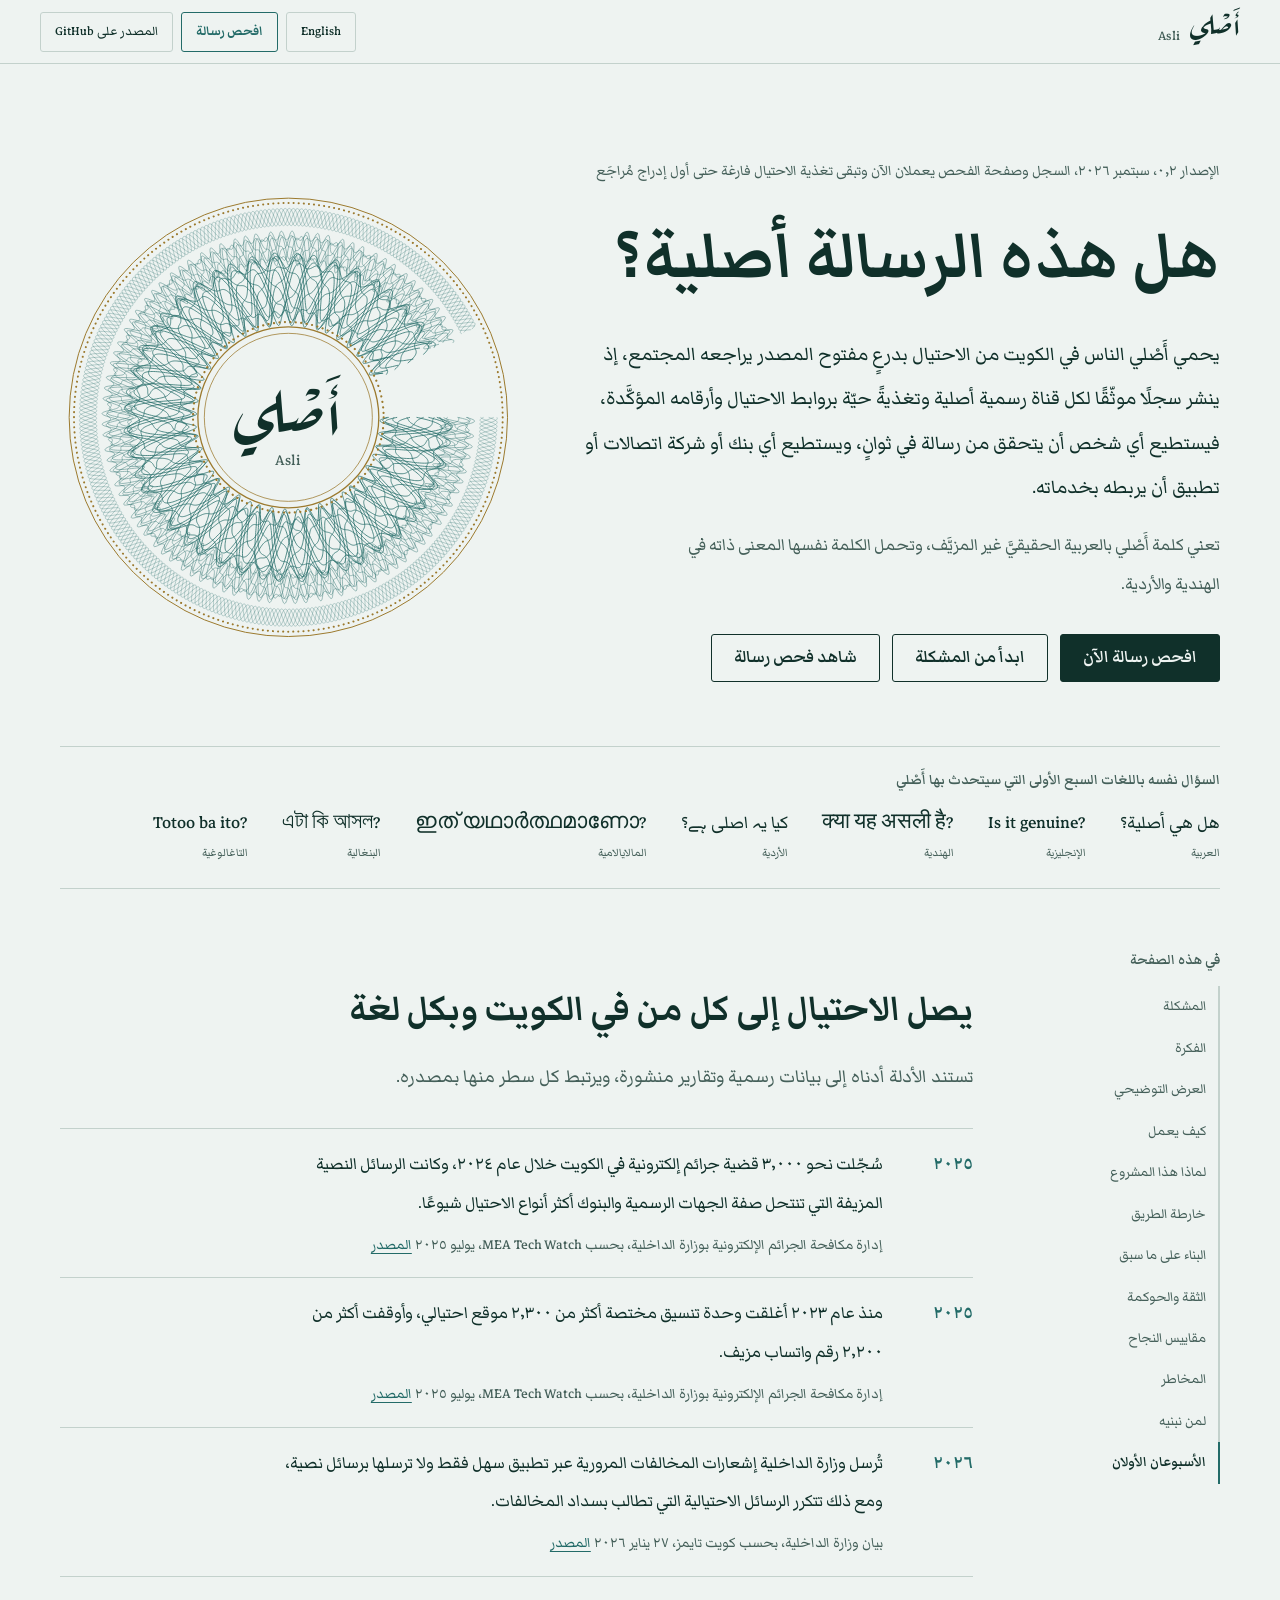
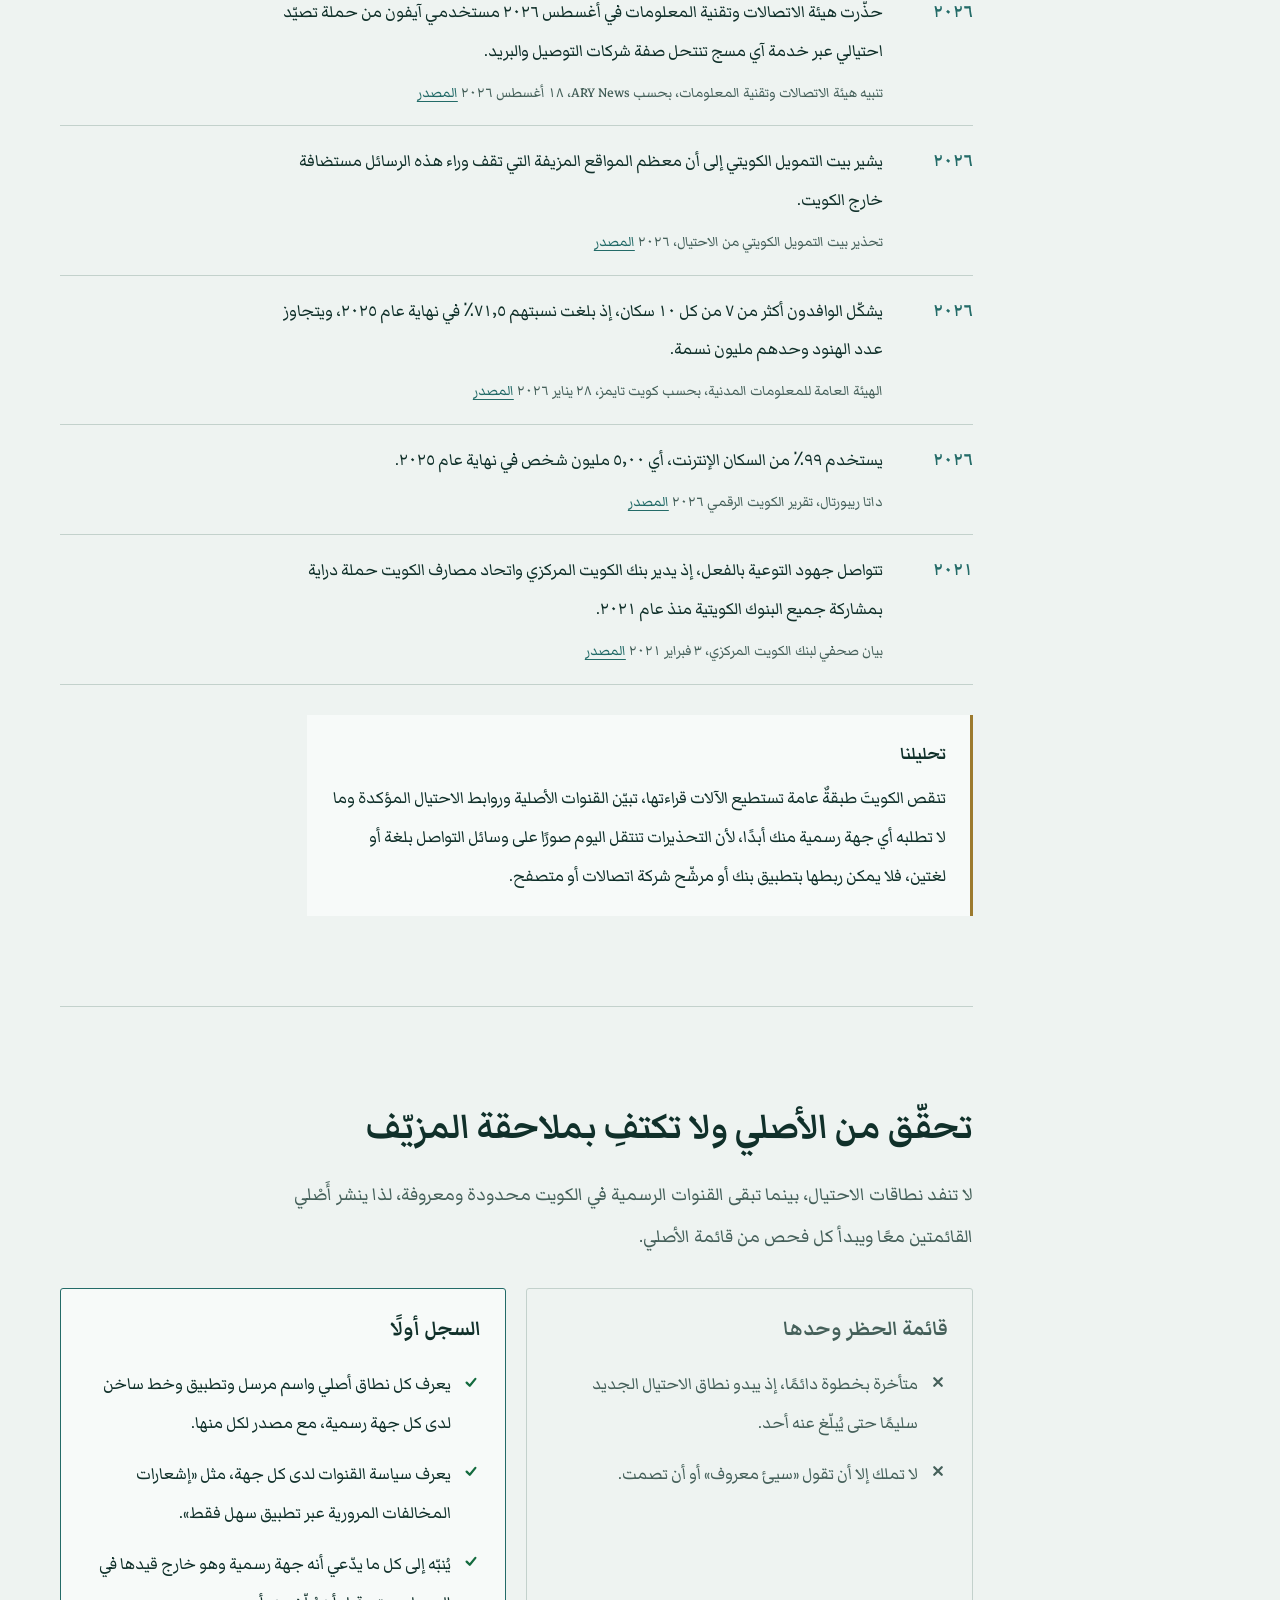
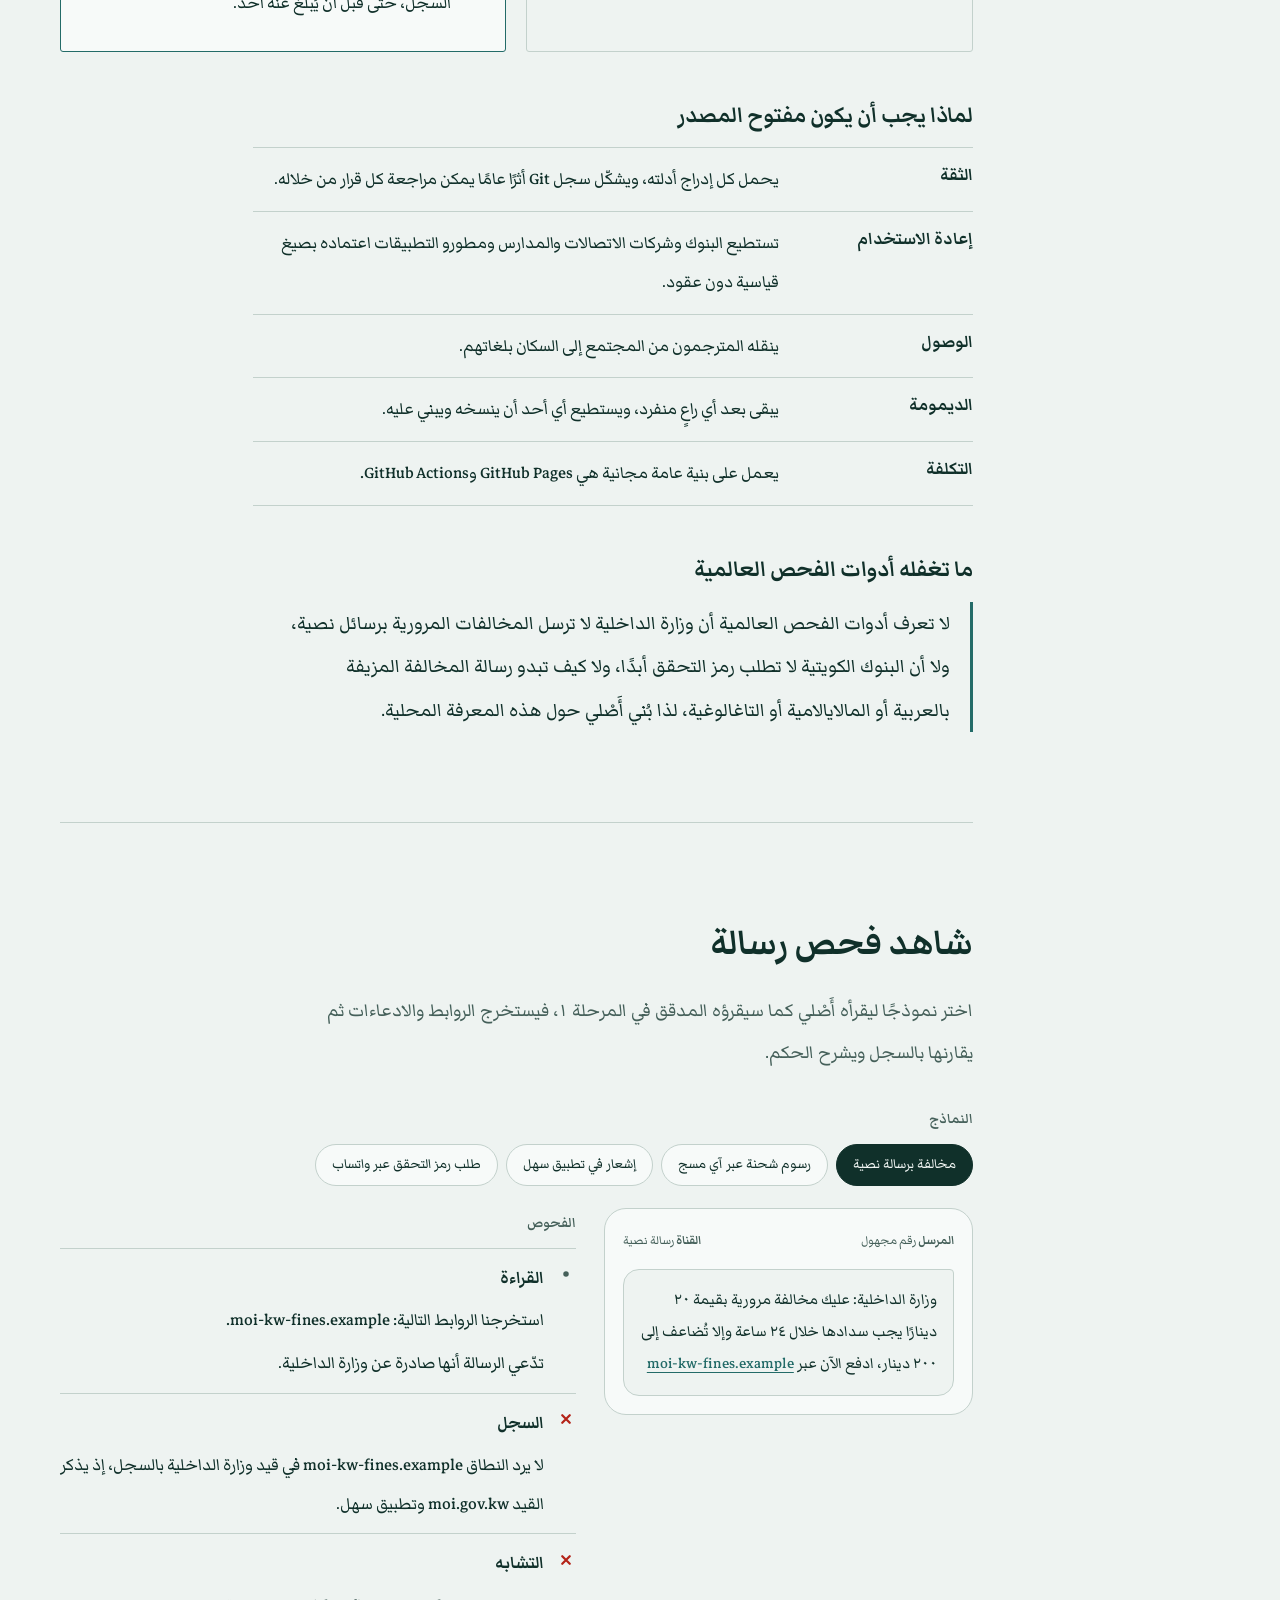
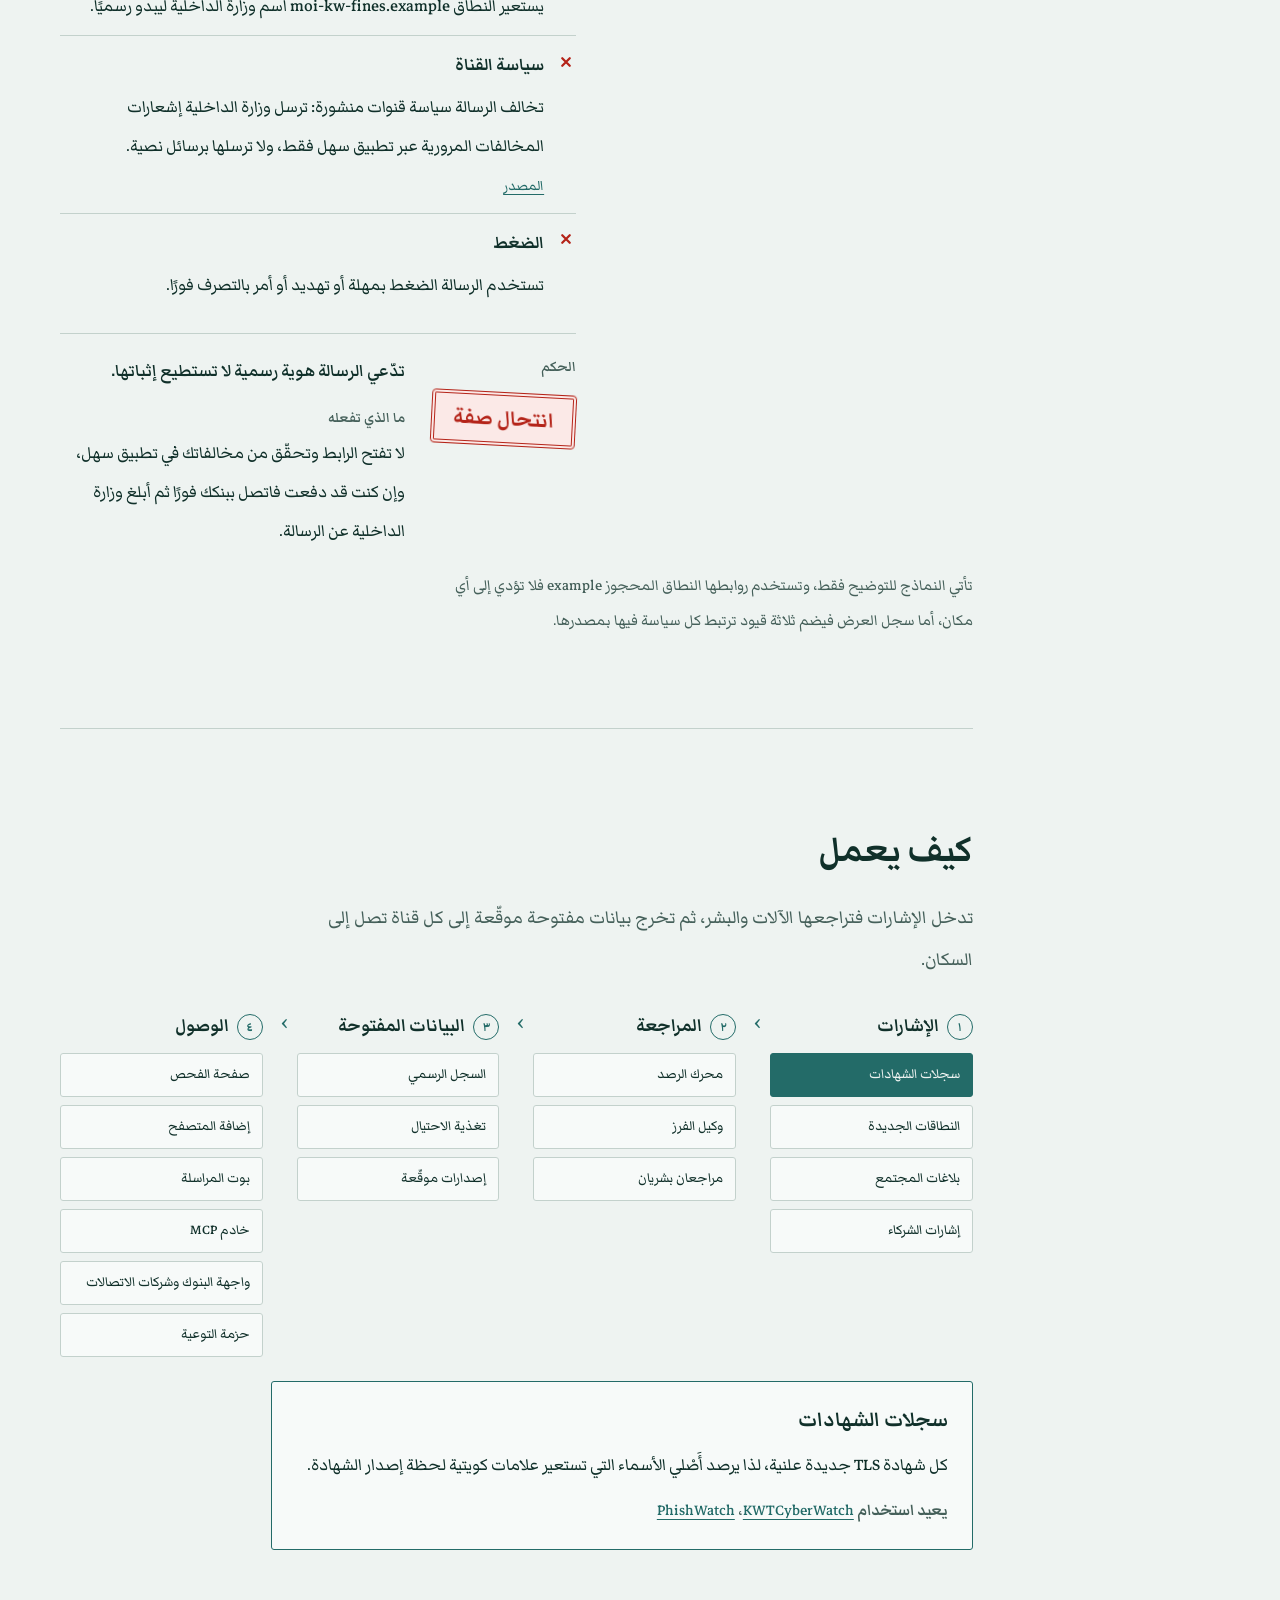
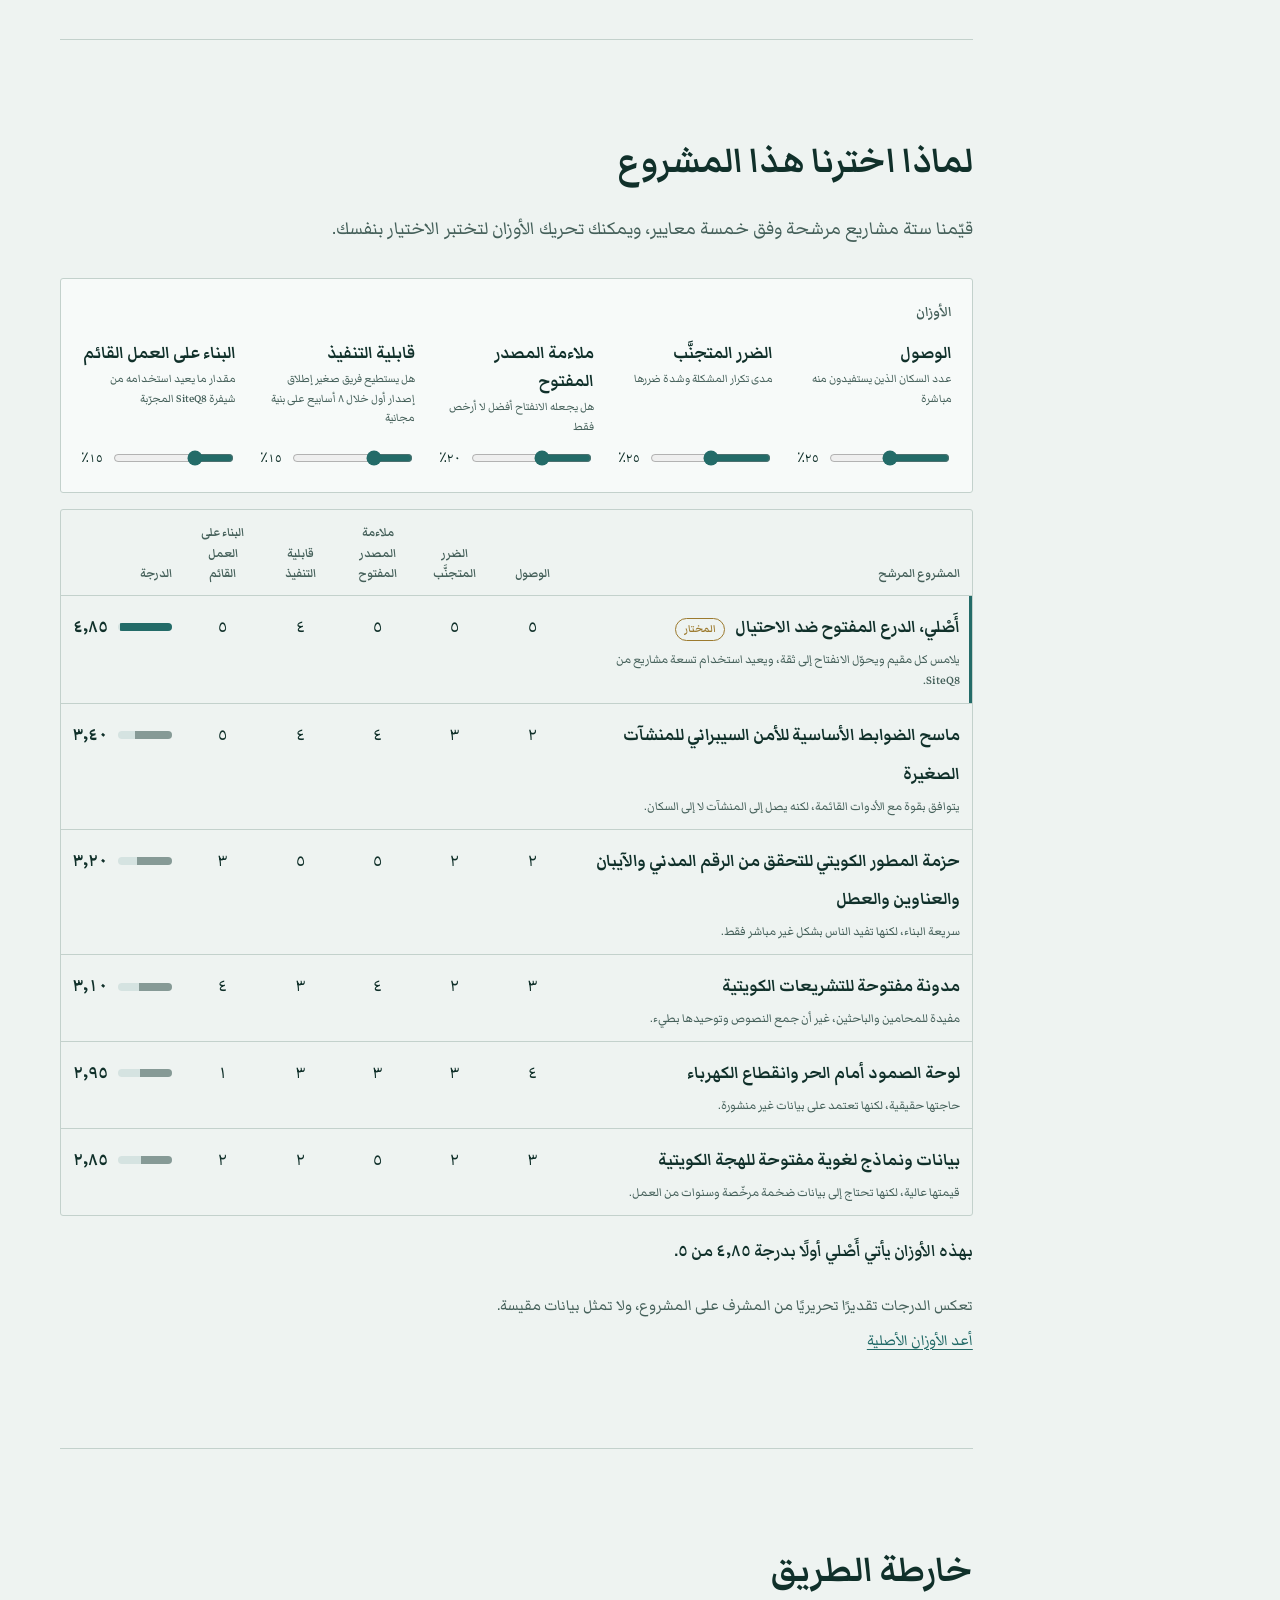
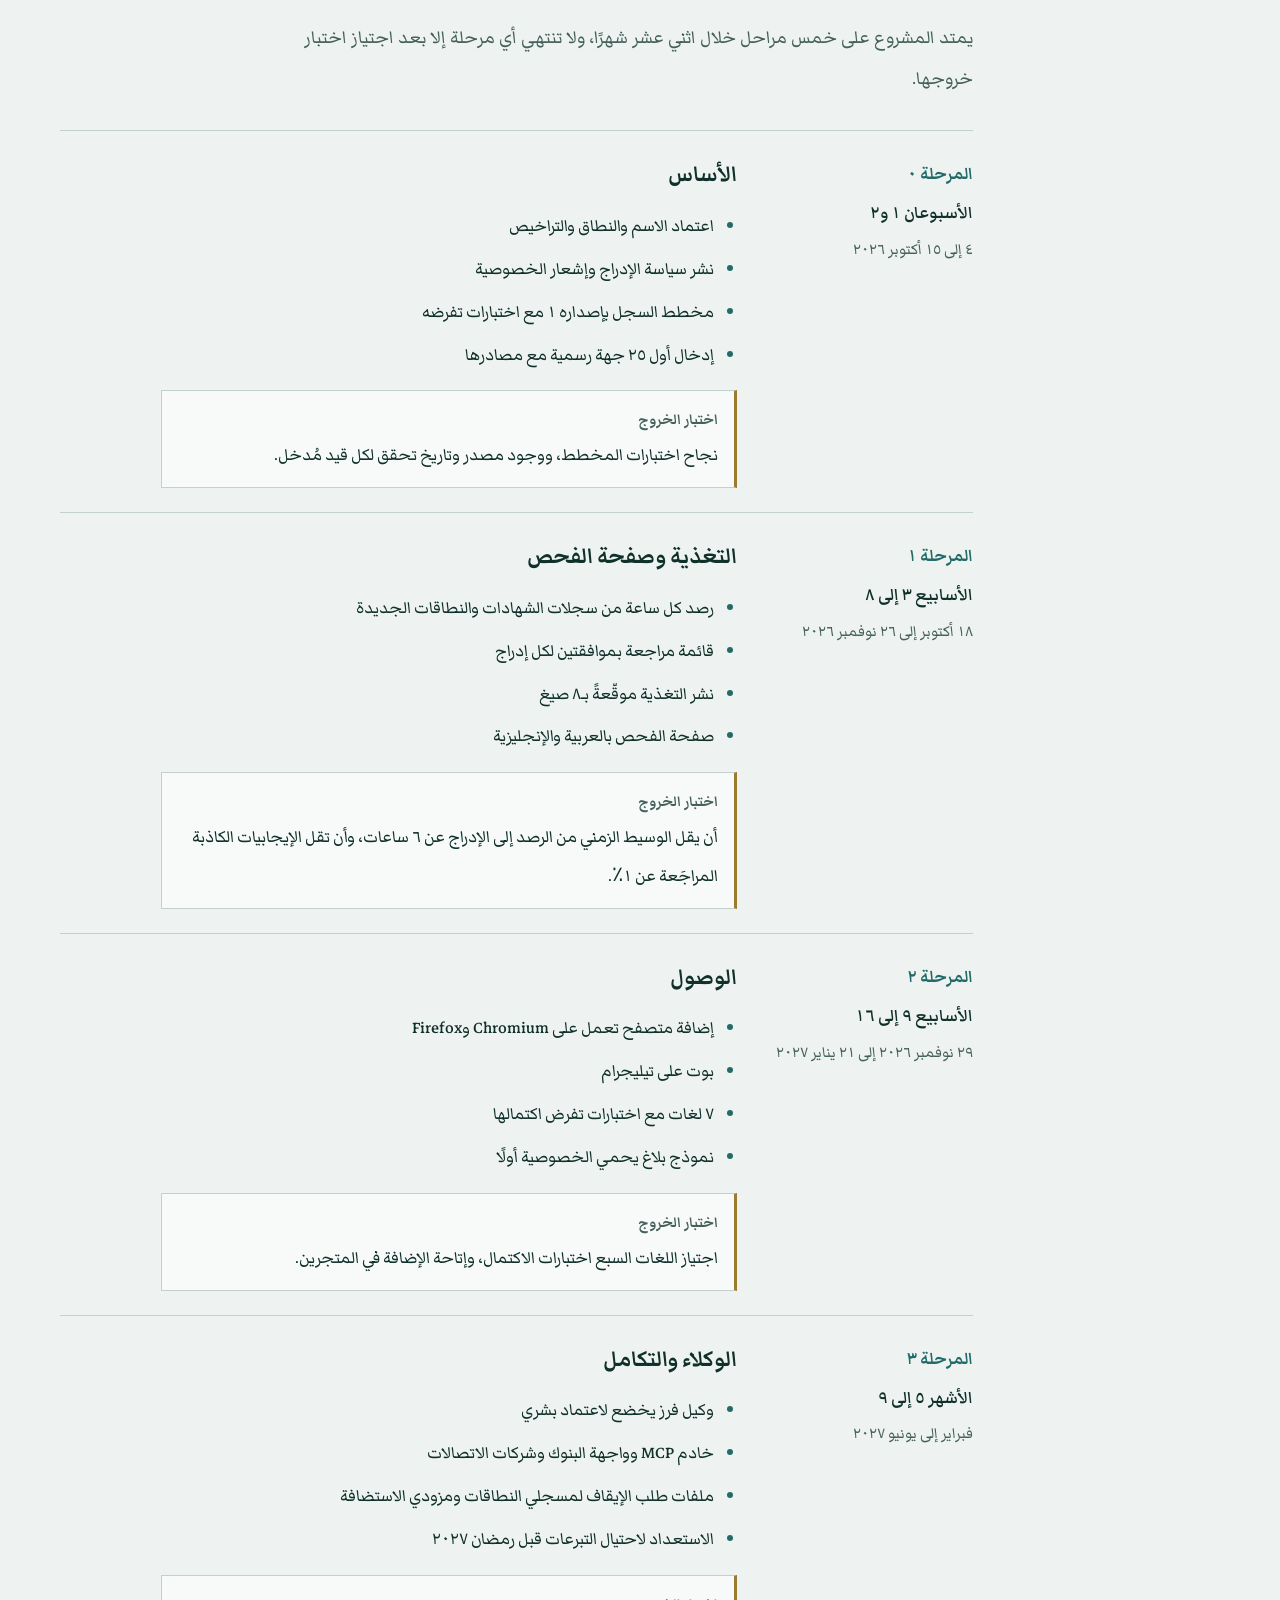
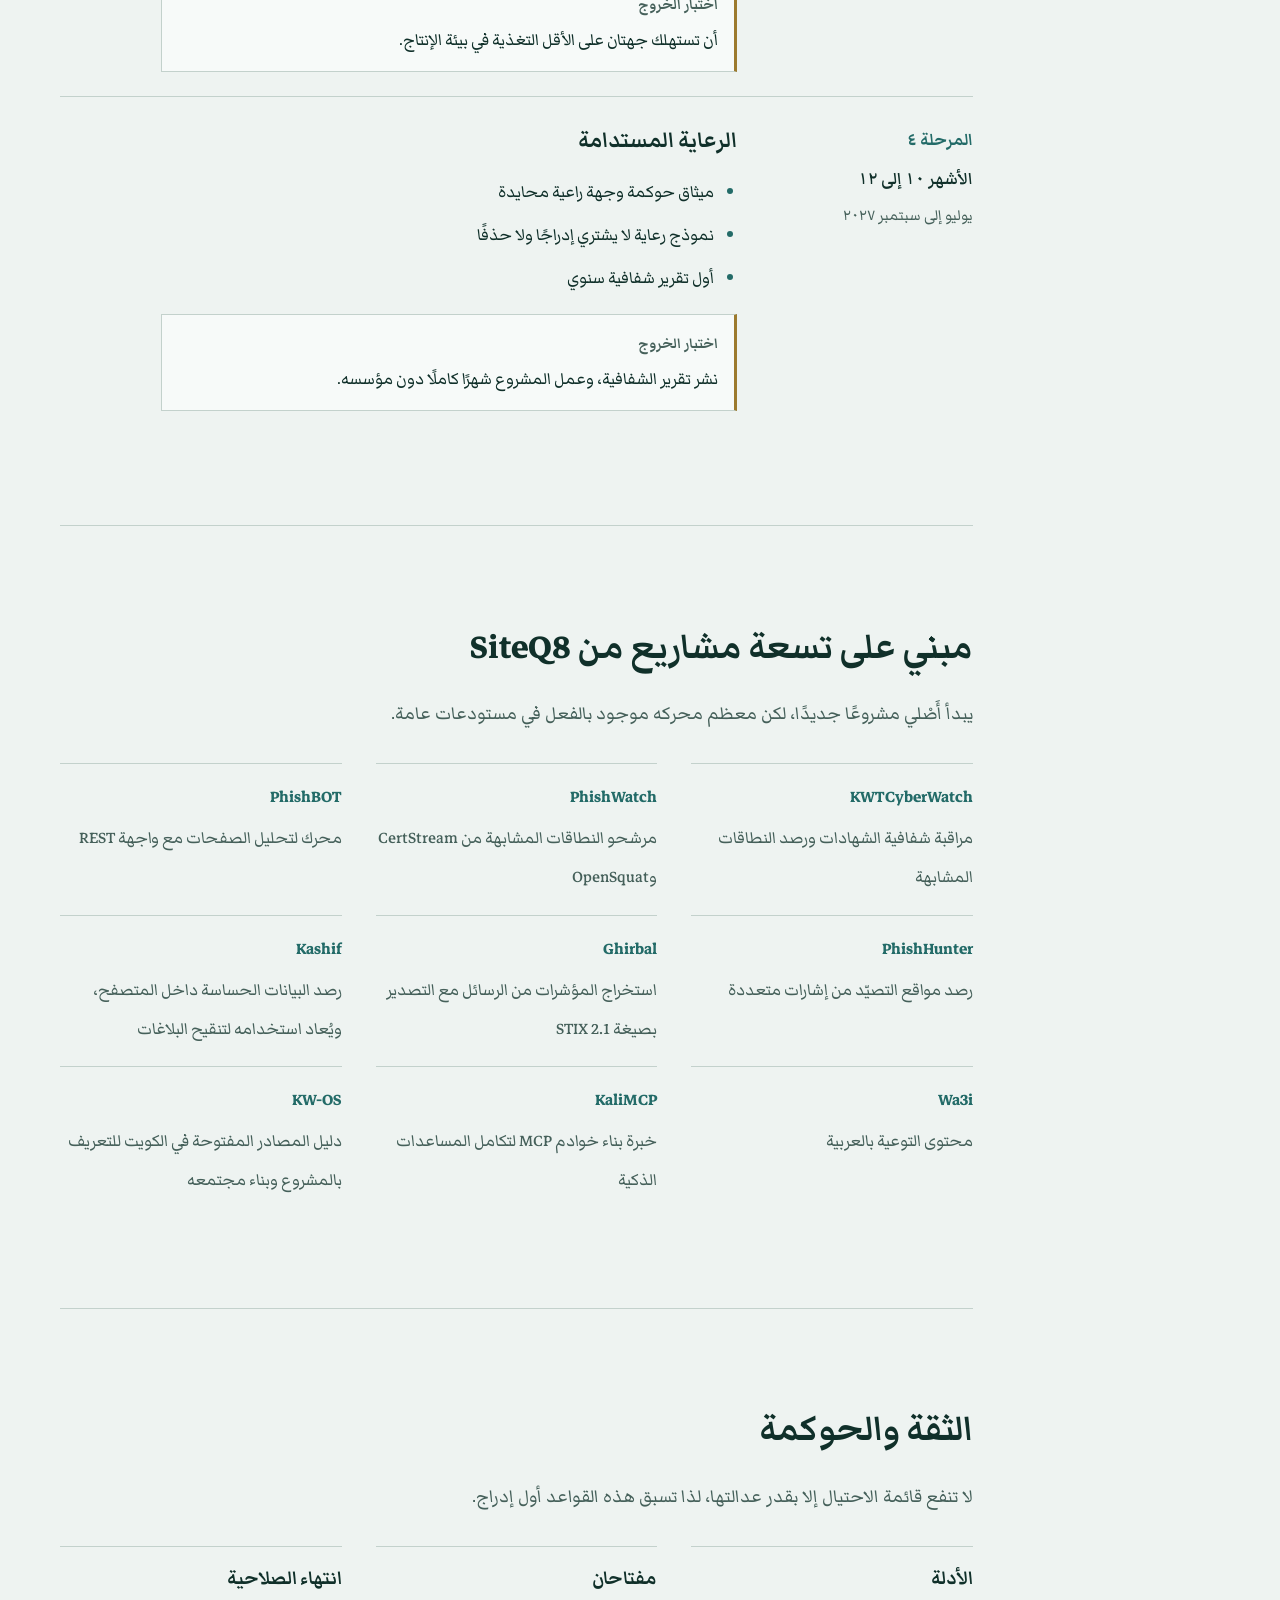
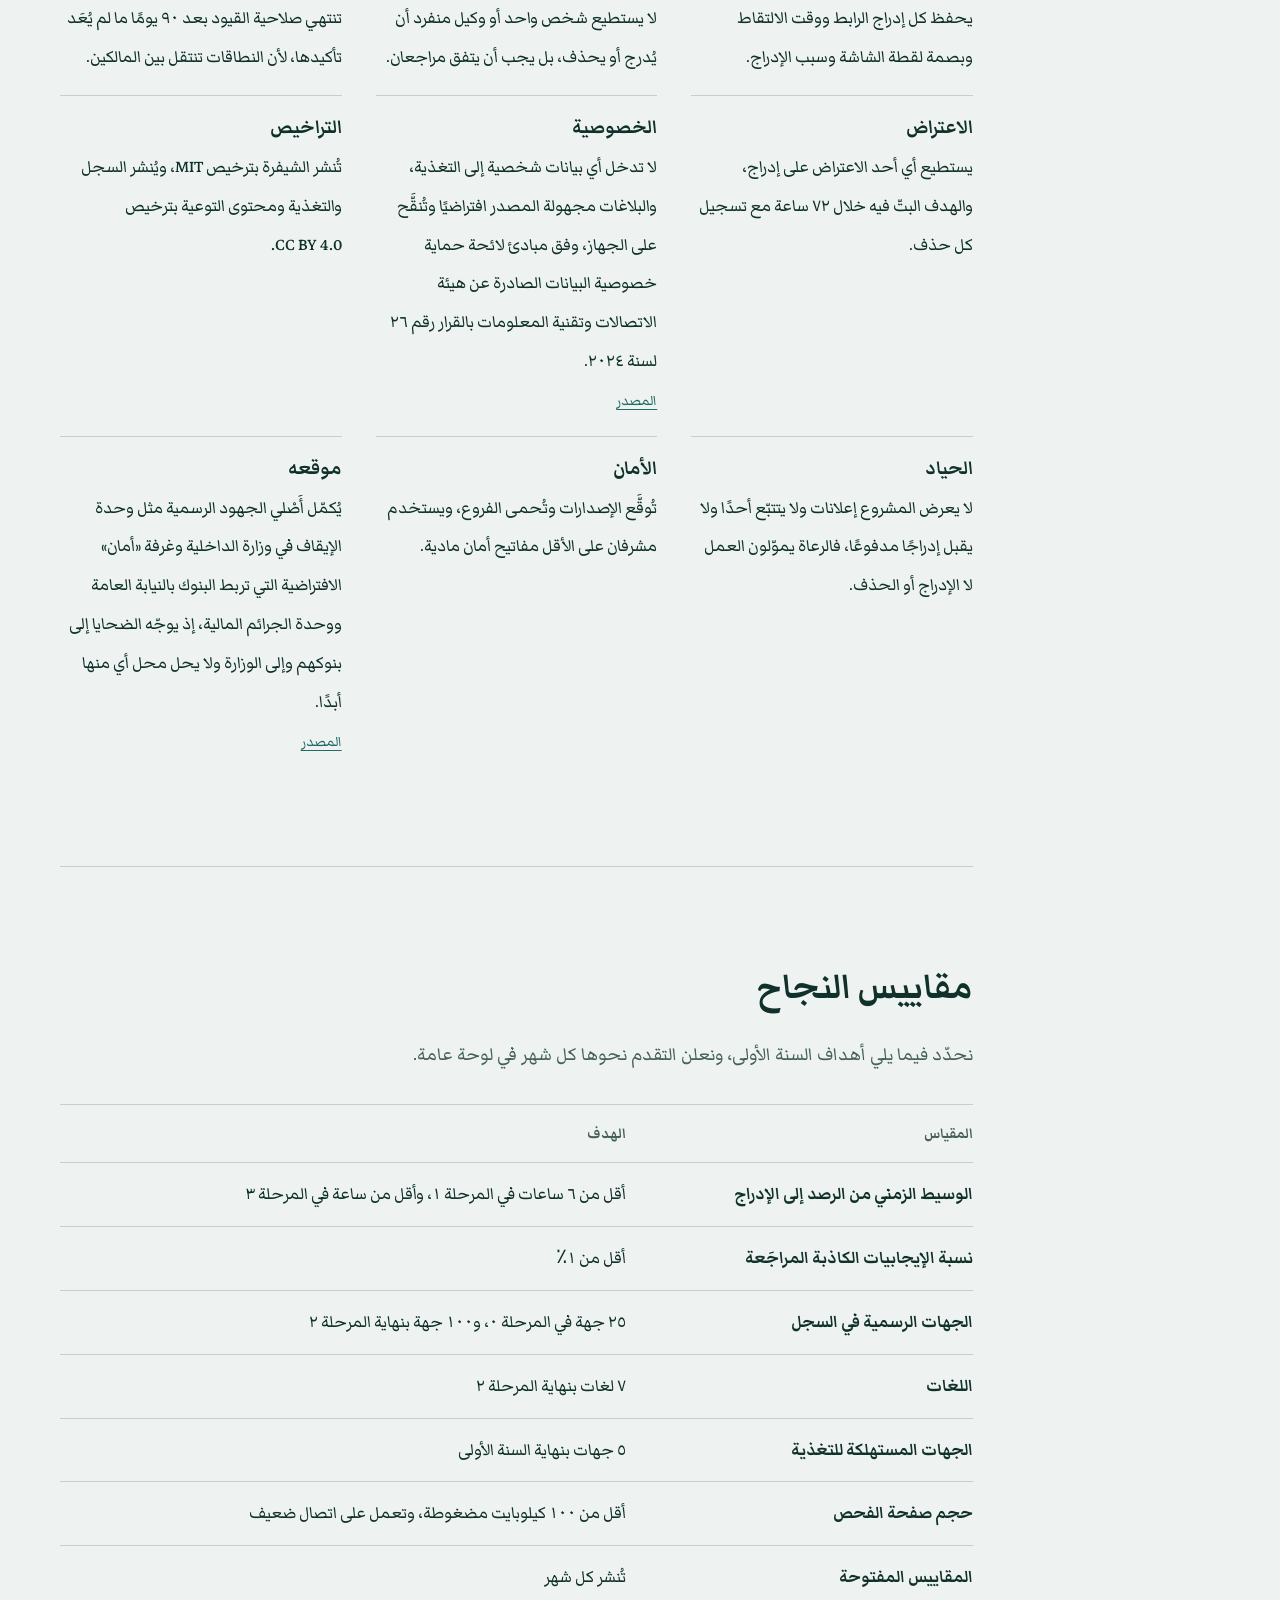
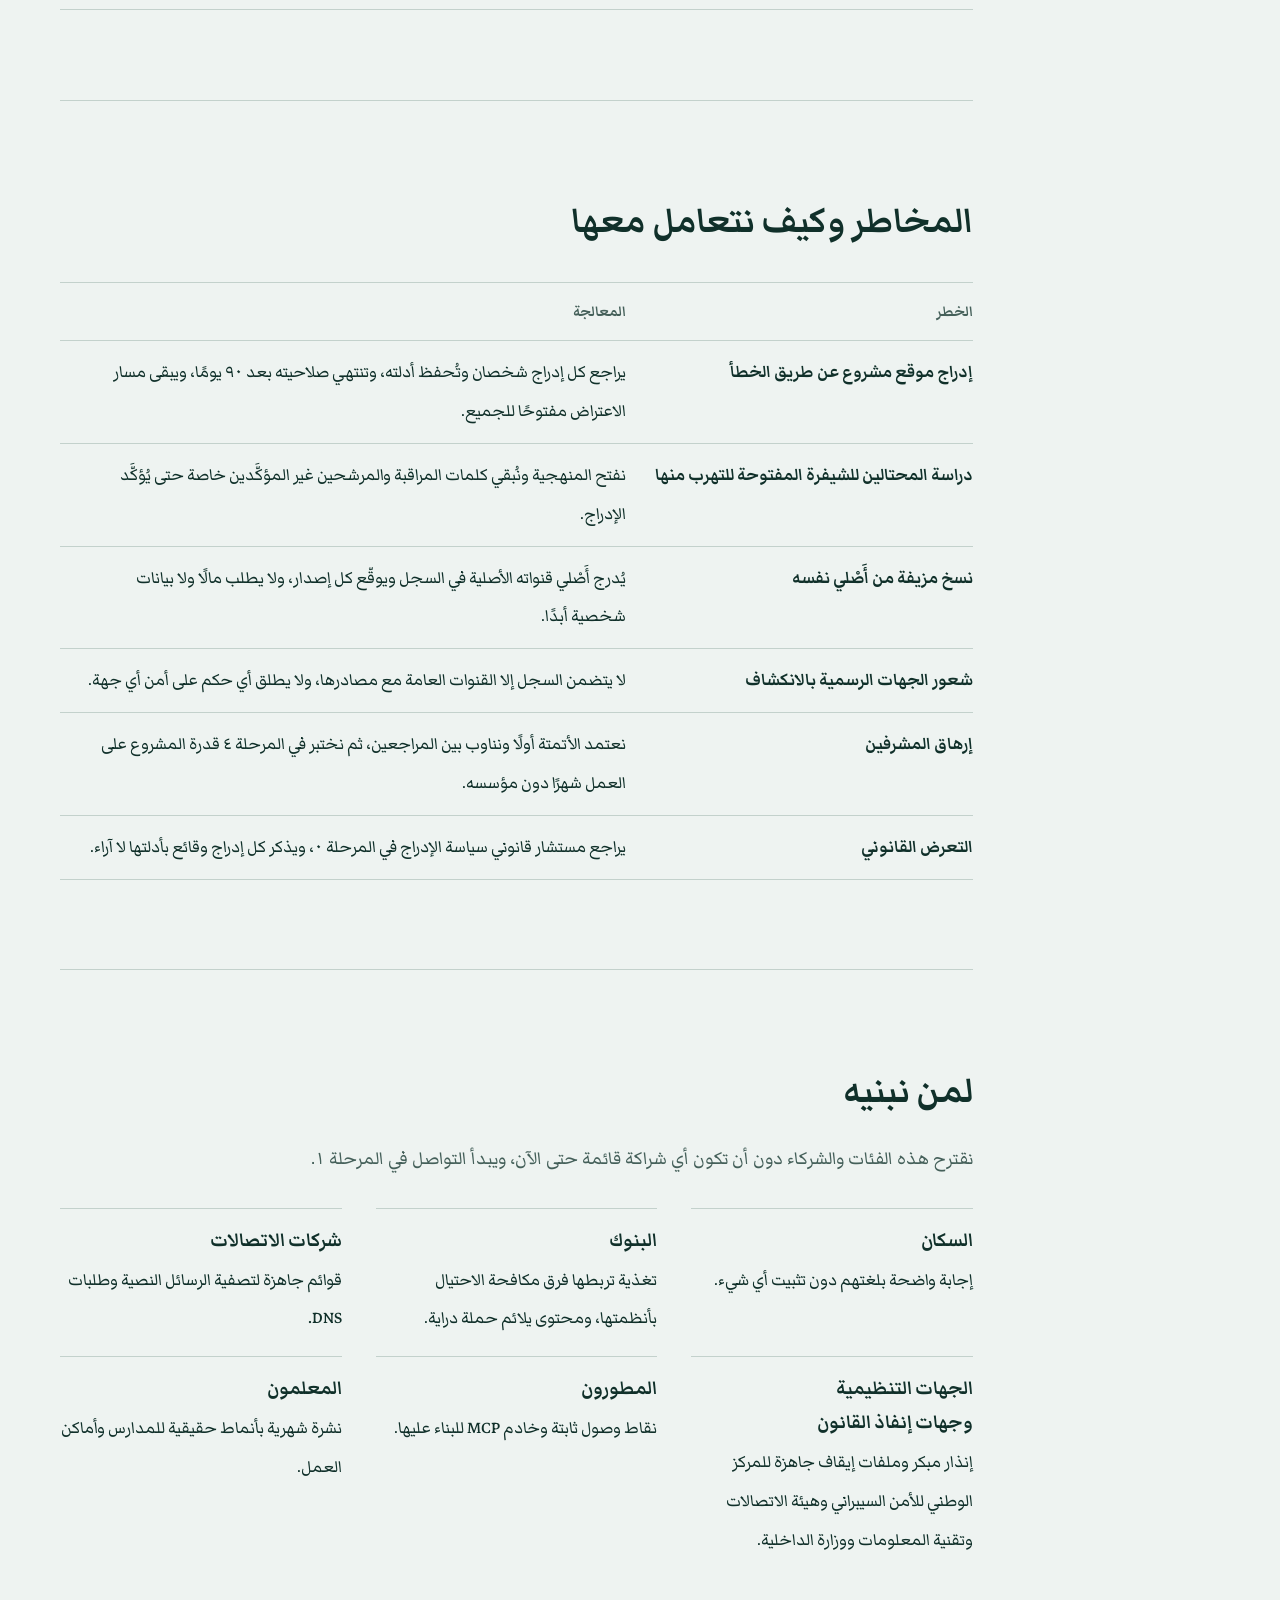
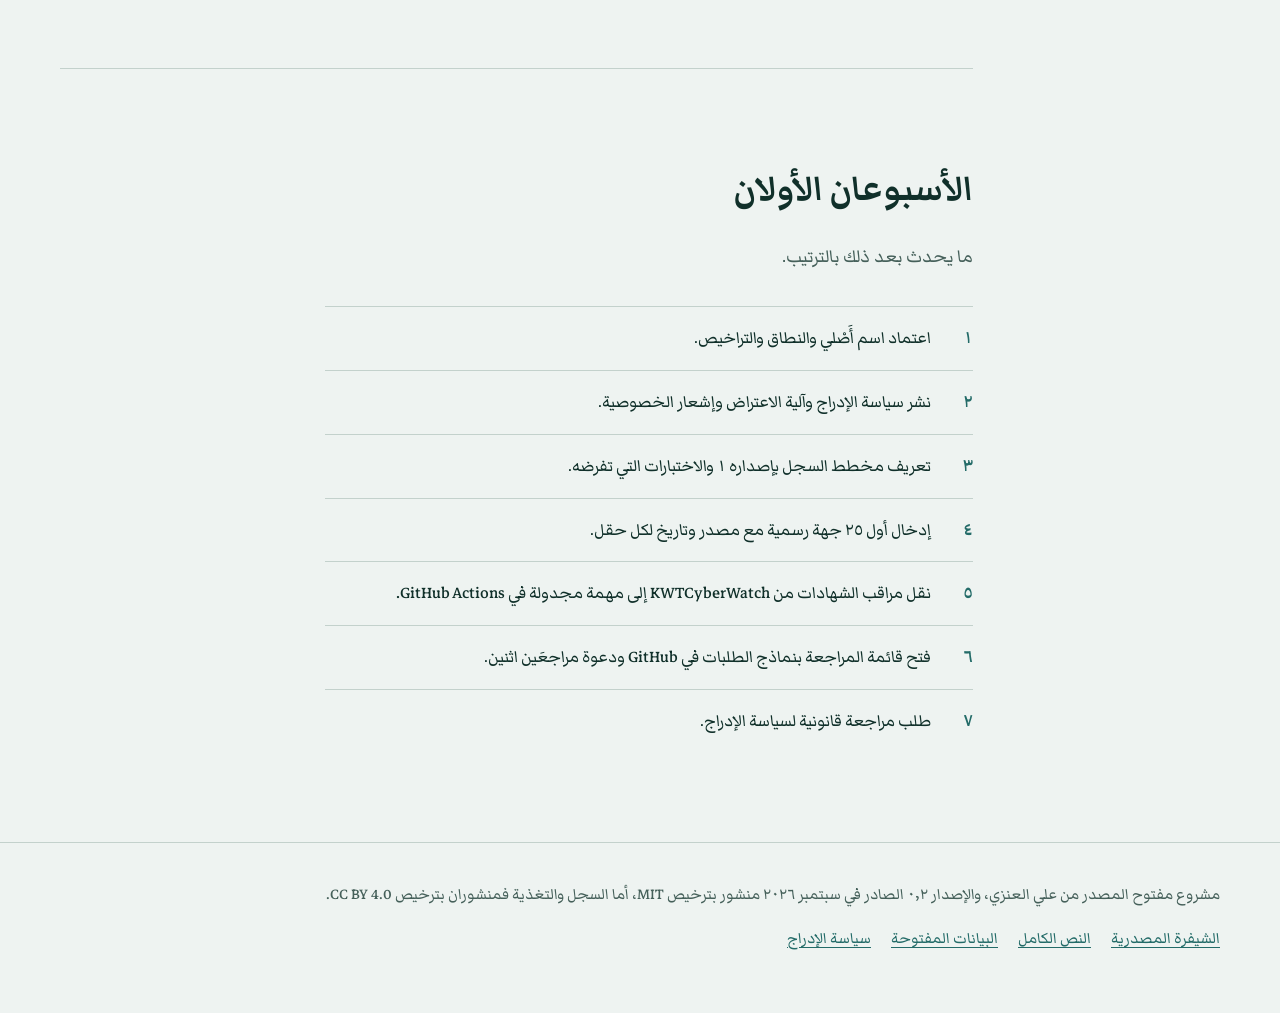
==== commit 8a42e11d: "Build the registry" ====
--- a/docs/index.html
+++ b/docs/index.html
@@ -33,6 +33,7 @@
   <a class="brand" href="#top"><span class="brand-ar" lang="ar">أَصْلي</span><span class="brand-en" lang="en">Asli</span></a>
   <div class="bar-actions">
     <button id="lang" class="lang" type="button" data-t-aria="nav.langLabel"><span data-t="nav.lang">English</span></button>
+    <a class="repo primary-link" href="check.html" data-t="nav.check">افحص رسالة</a>
     <a class="repo" href="https://github.com/SiteQ8/Asli" data-t="nav.repo">المصدر على GitHub</a>
   </div>
 </header>
@@ -46,7 +47,8 @@
         <p class="hero-lead" data-t="hero.lead"></p>
         <p class="hero-name" data-t="hero.name"></p>
         <p class="cta">
-          <a class="btn primary" href="#problem" data-t="hero.ctaStart"></a>
+          <a class="btn primary" href="check.html" data-t="hero.ctaCheck"></a>
+          <a class="btn" href="#problem" data-t="hero.ctaStart"></a>
           <a class="btn" href="#demo" data-t="hero.ctaDemo"></a>
         </p>
       </div>
@@ -206,6 +208,8 @@
     <p class="foot-links">
       <a href="https://github.com/SiteQ8/Asli" data-t="footer.source"></a>
       <a id="full-text" href="https://github.com/SiteQ8/Asli/blob/main/PROJECT.ar.md" data-t="footer.text"></a>
+      <a href="data/registry.json" data-t="footer.data"></a>
+      <a href="https://github.com/SiteQ8/Asli/blob/main/LISTING-POLICY.md" data-t="footer.policy"></a>
     </p>
   </div>
 </footer>
--- a/docs/style.css
+++ b/docs/style.css
@@ -199,6 +199,16 @@
 
 .lang:hover,
 .repo:hover { border-color: var(--ink-2); }
+
+.repo.primary-link {
+  border-color: var(--line);
+  color: var(--line);
+  font-weight: 700;
+}
+
+.repo.primary-link:hover { background: var(--line); color: var(--paper); border-color: var(--line); }
+
+@media (max-width: 640px) { .repo.primary-link { display: inline-flex; } }
 
 /* Hero */
 
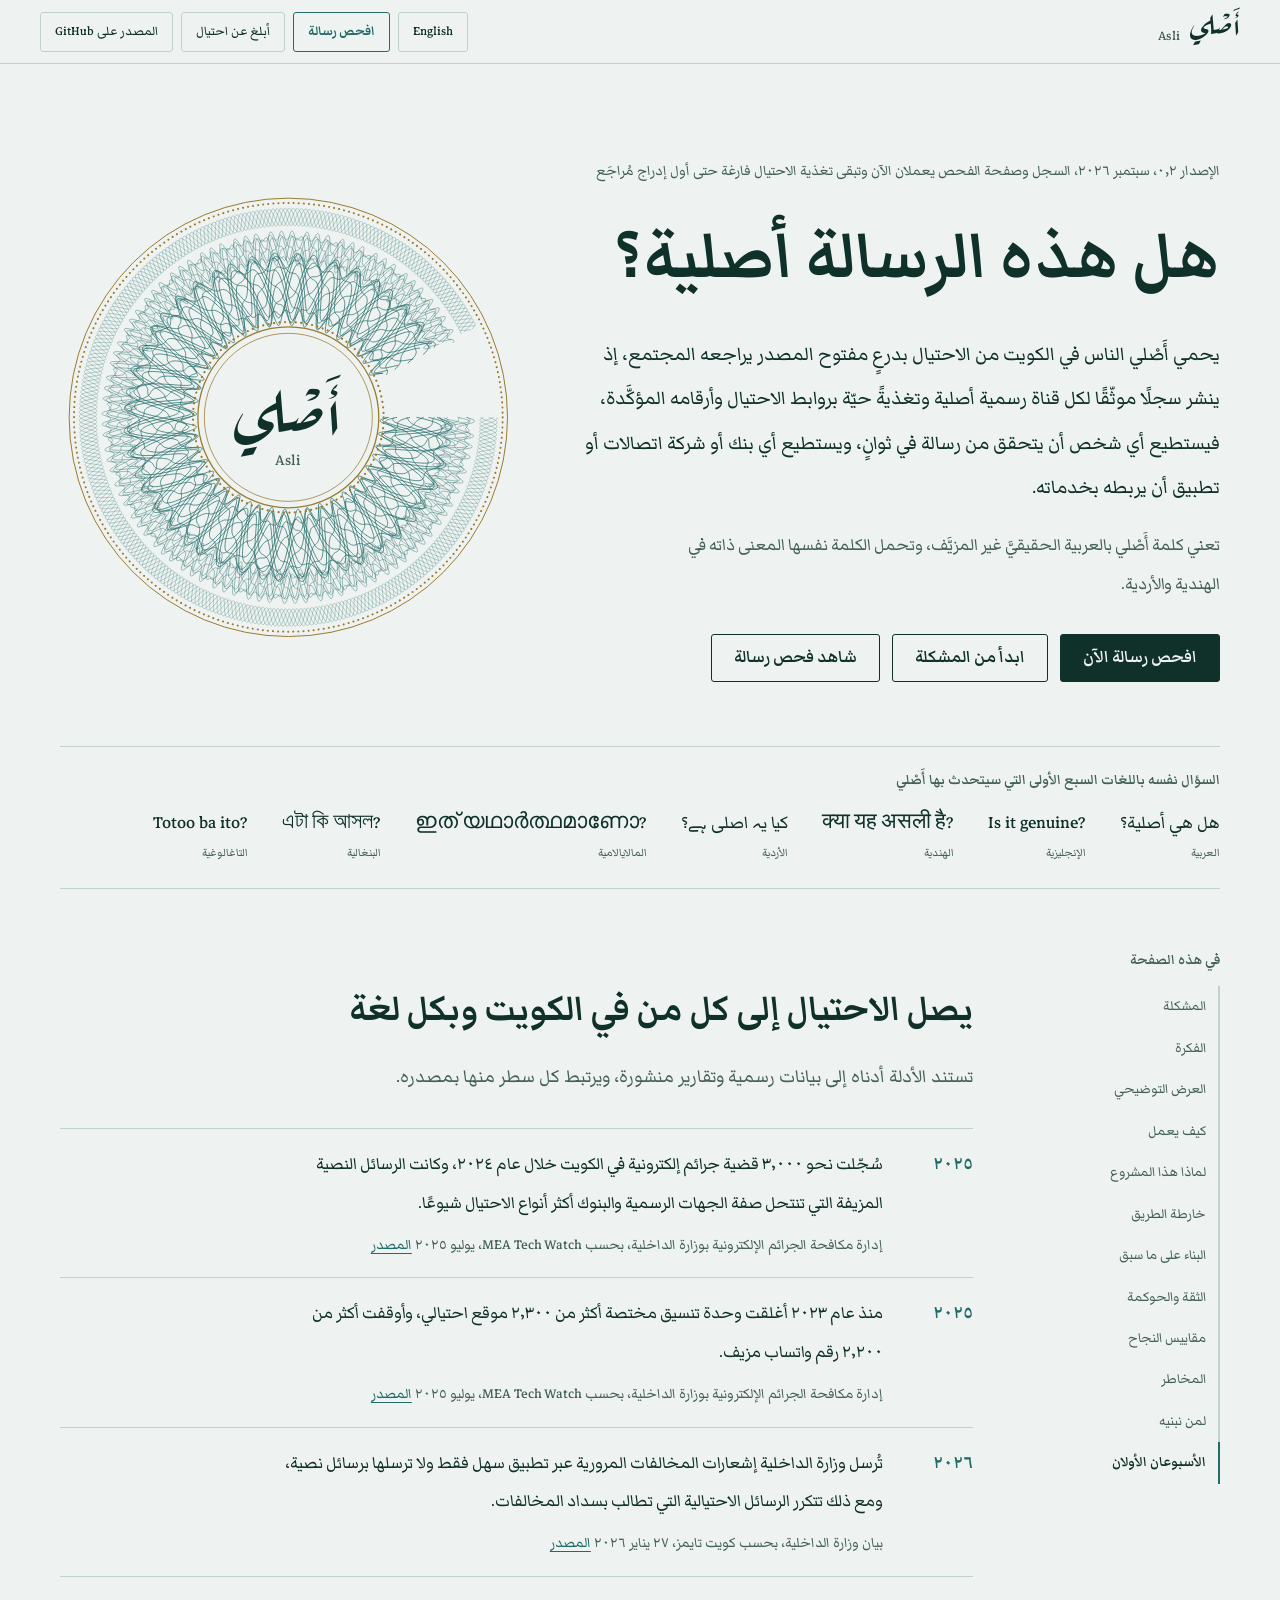
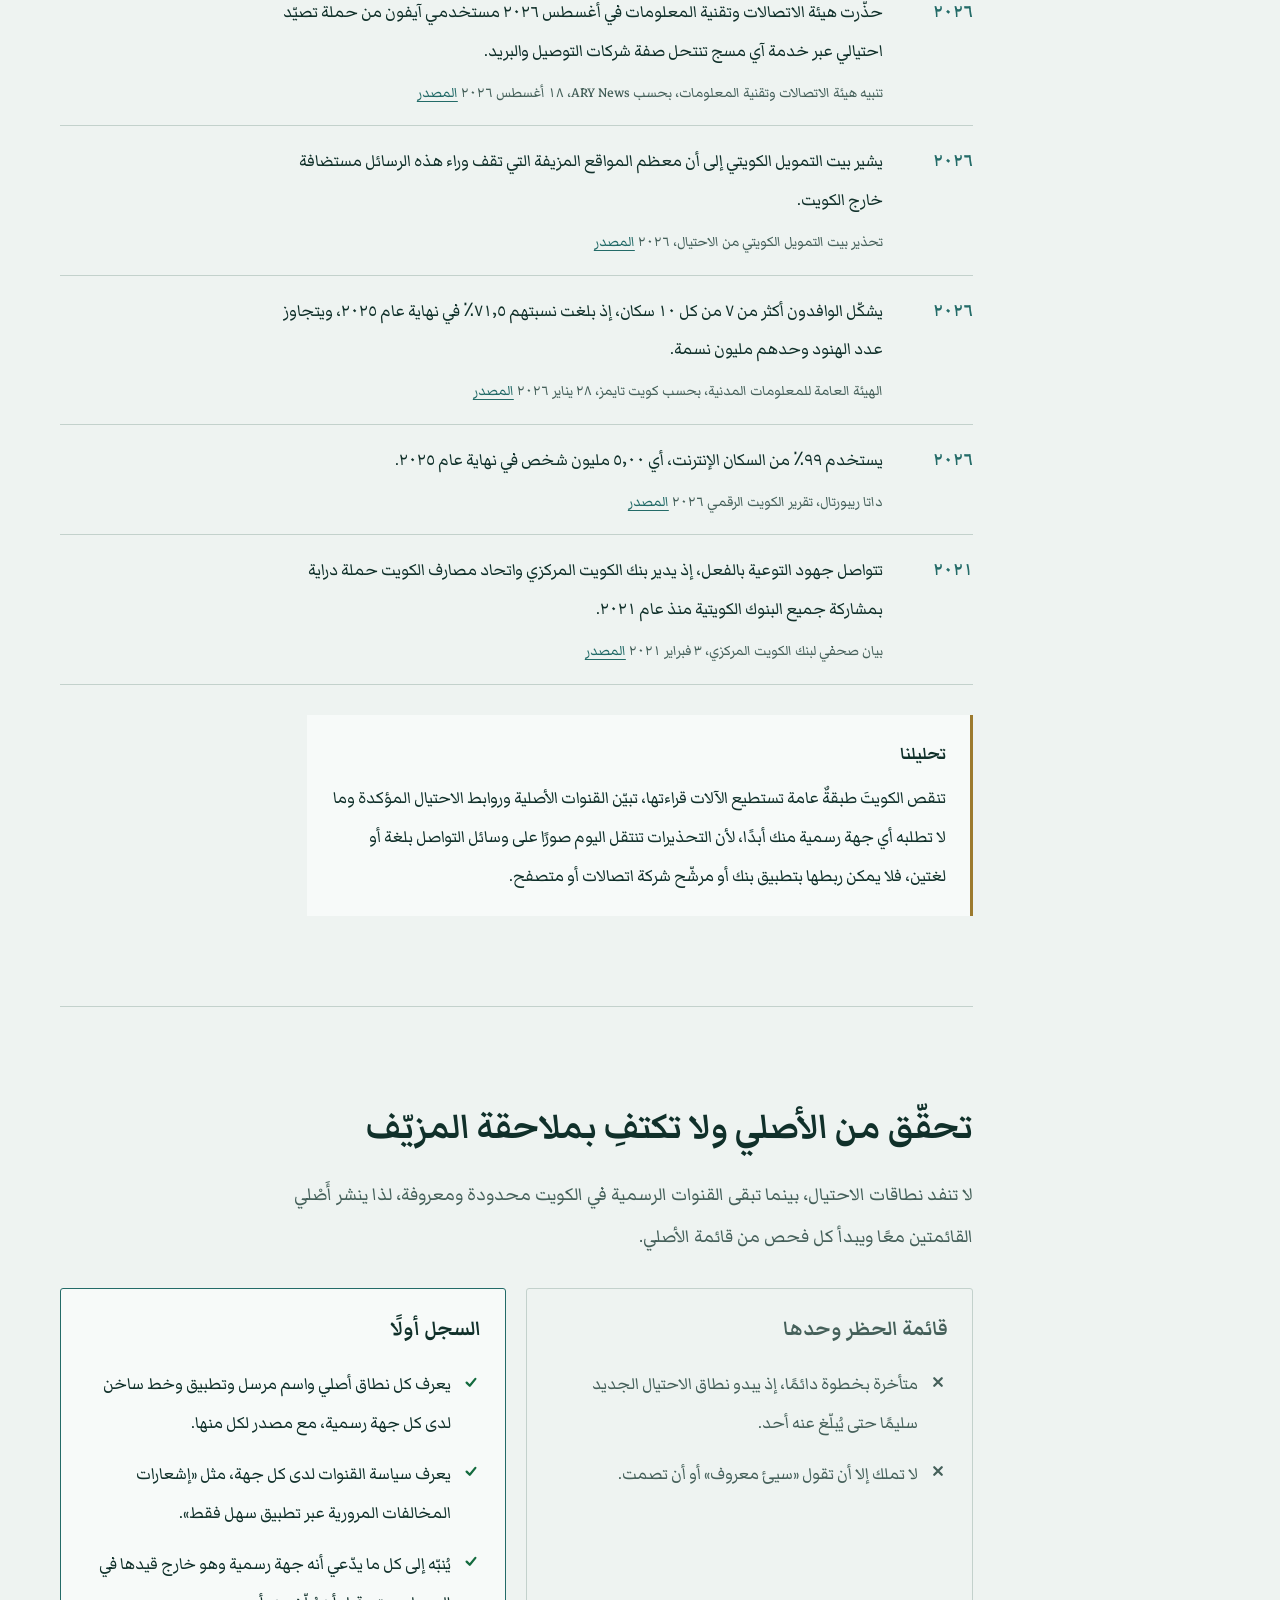
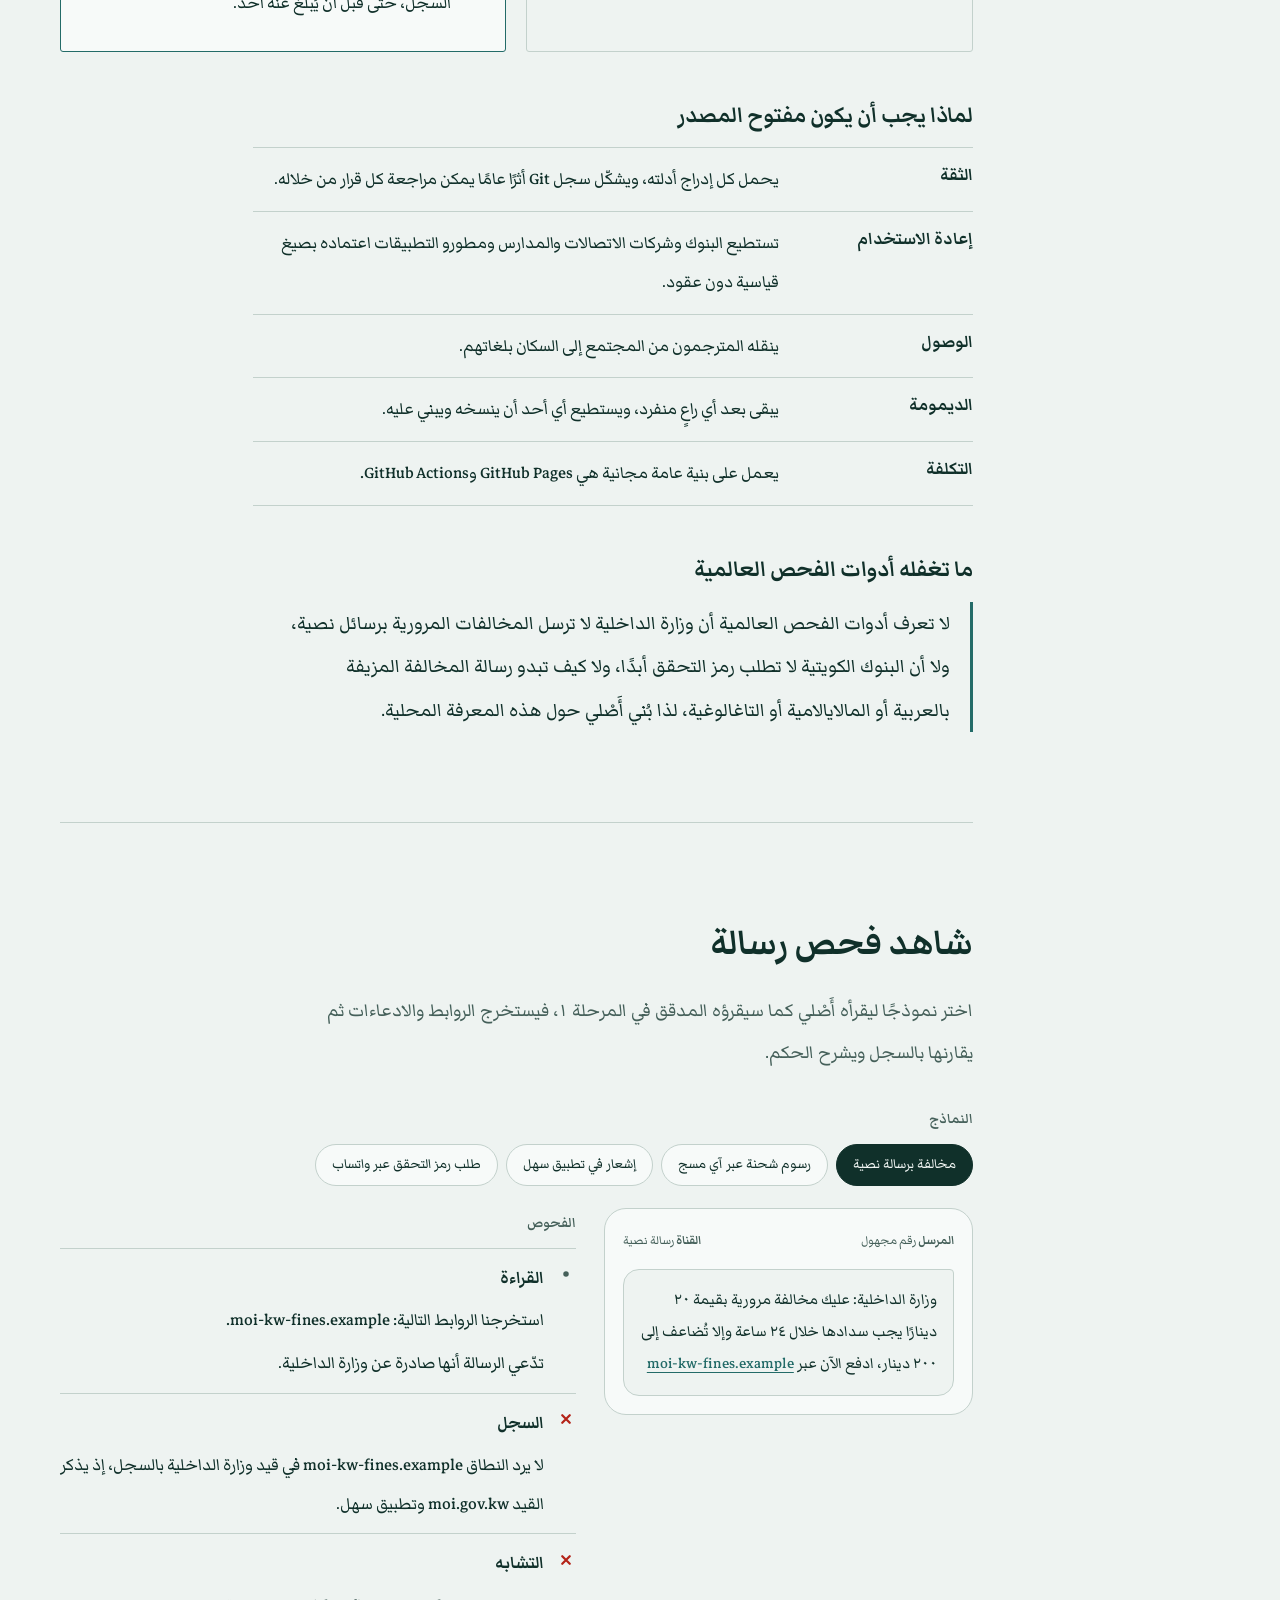
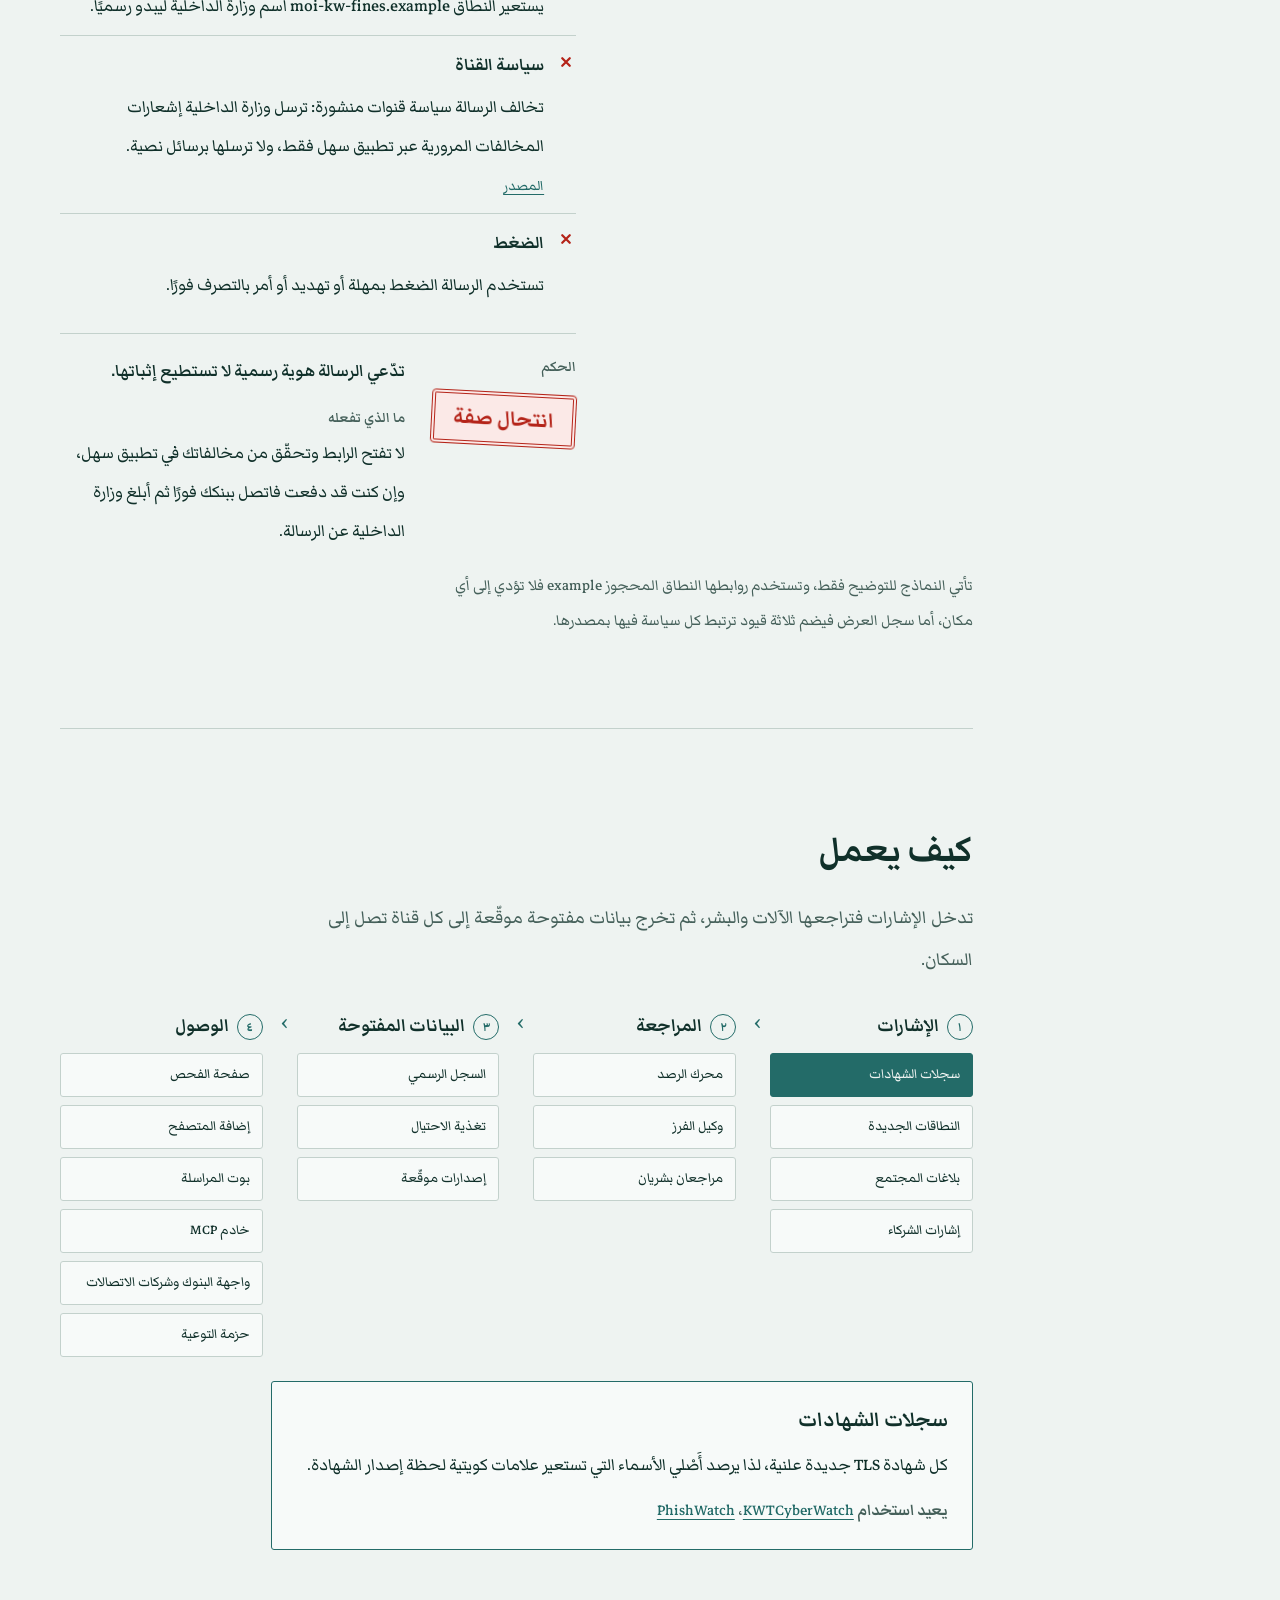
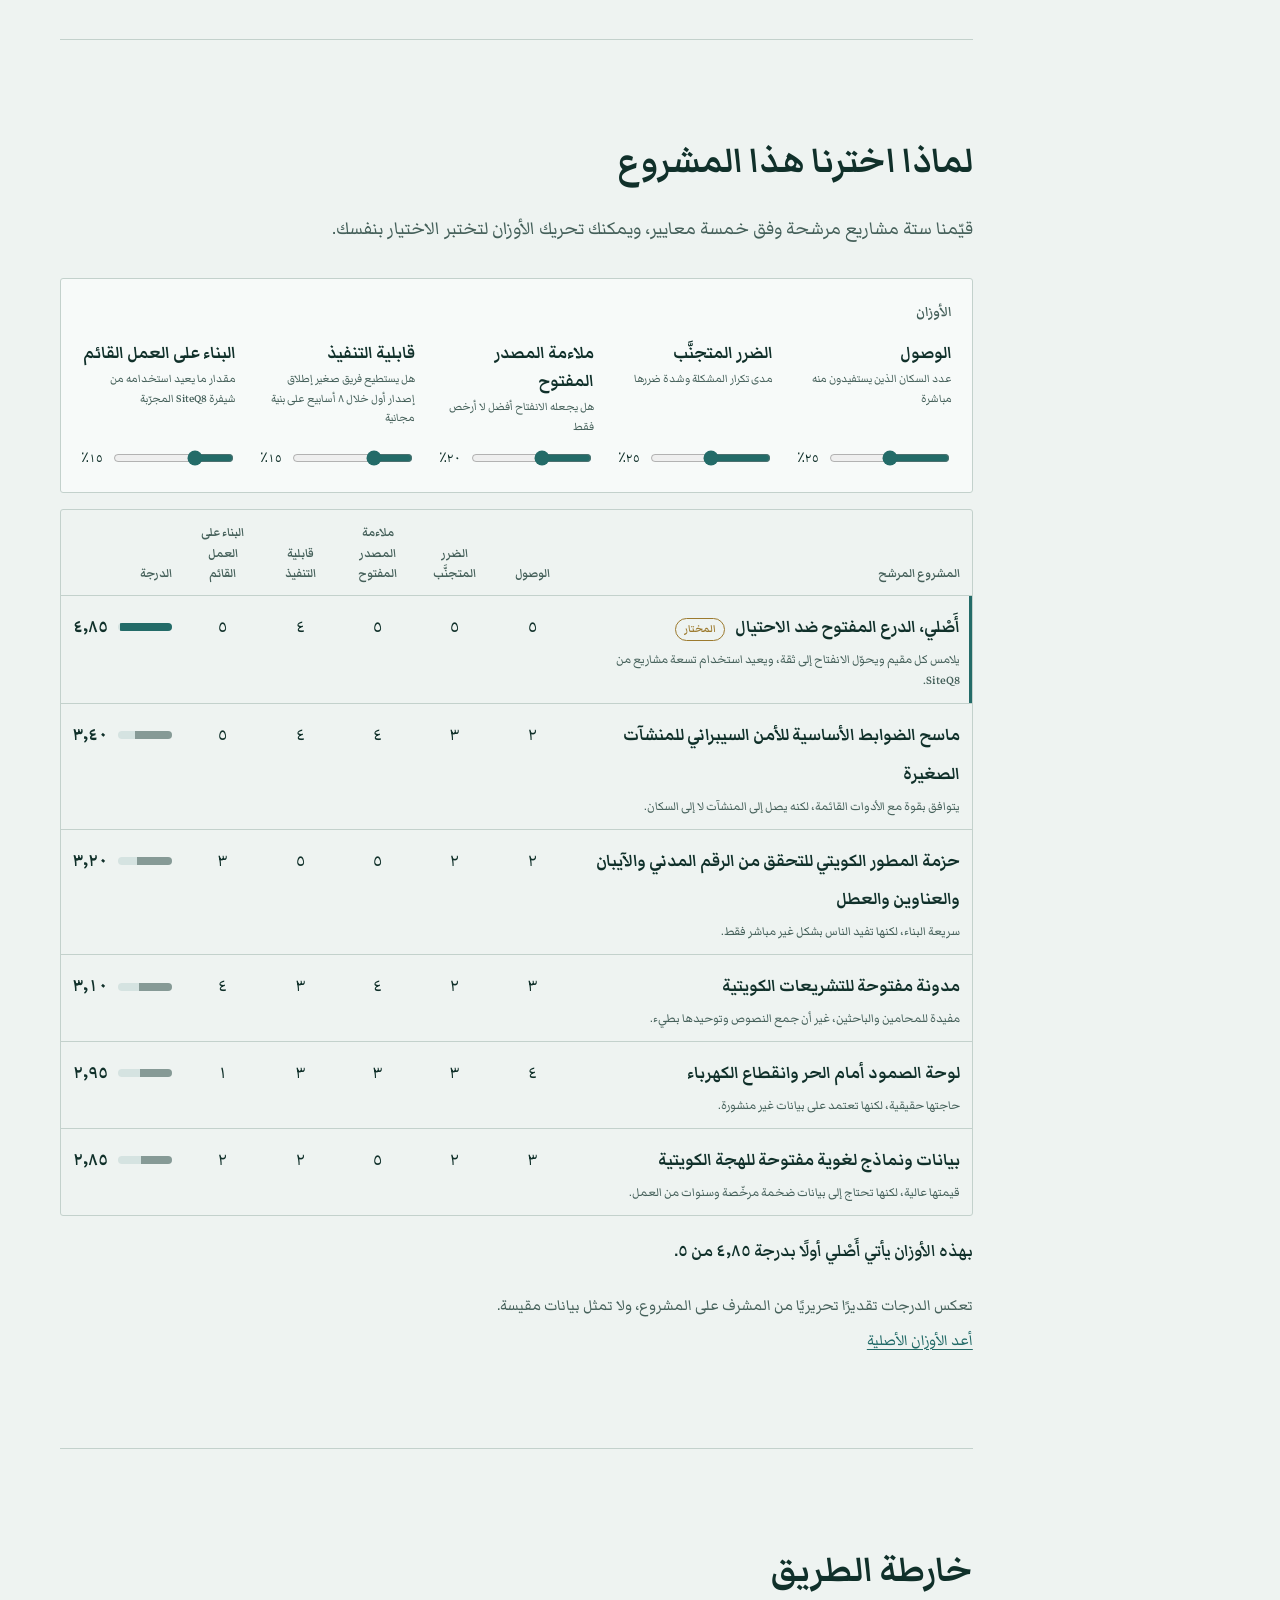
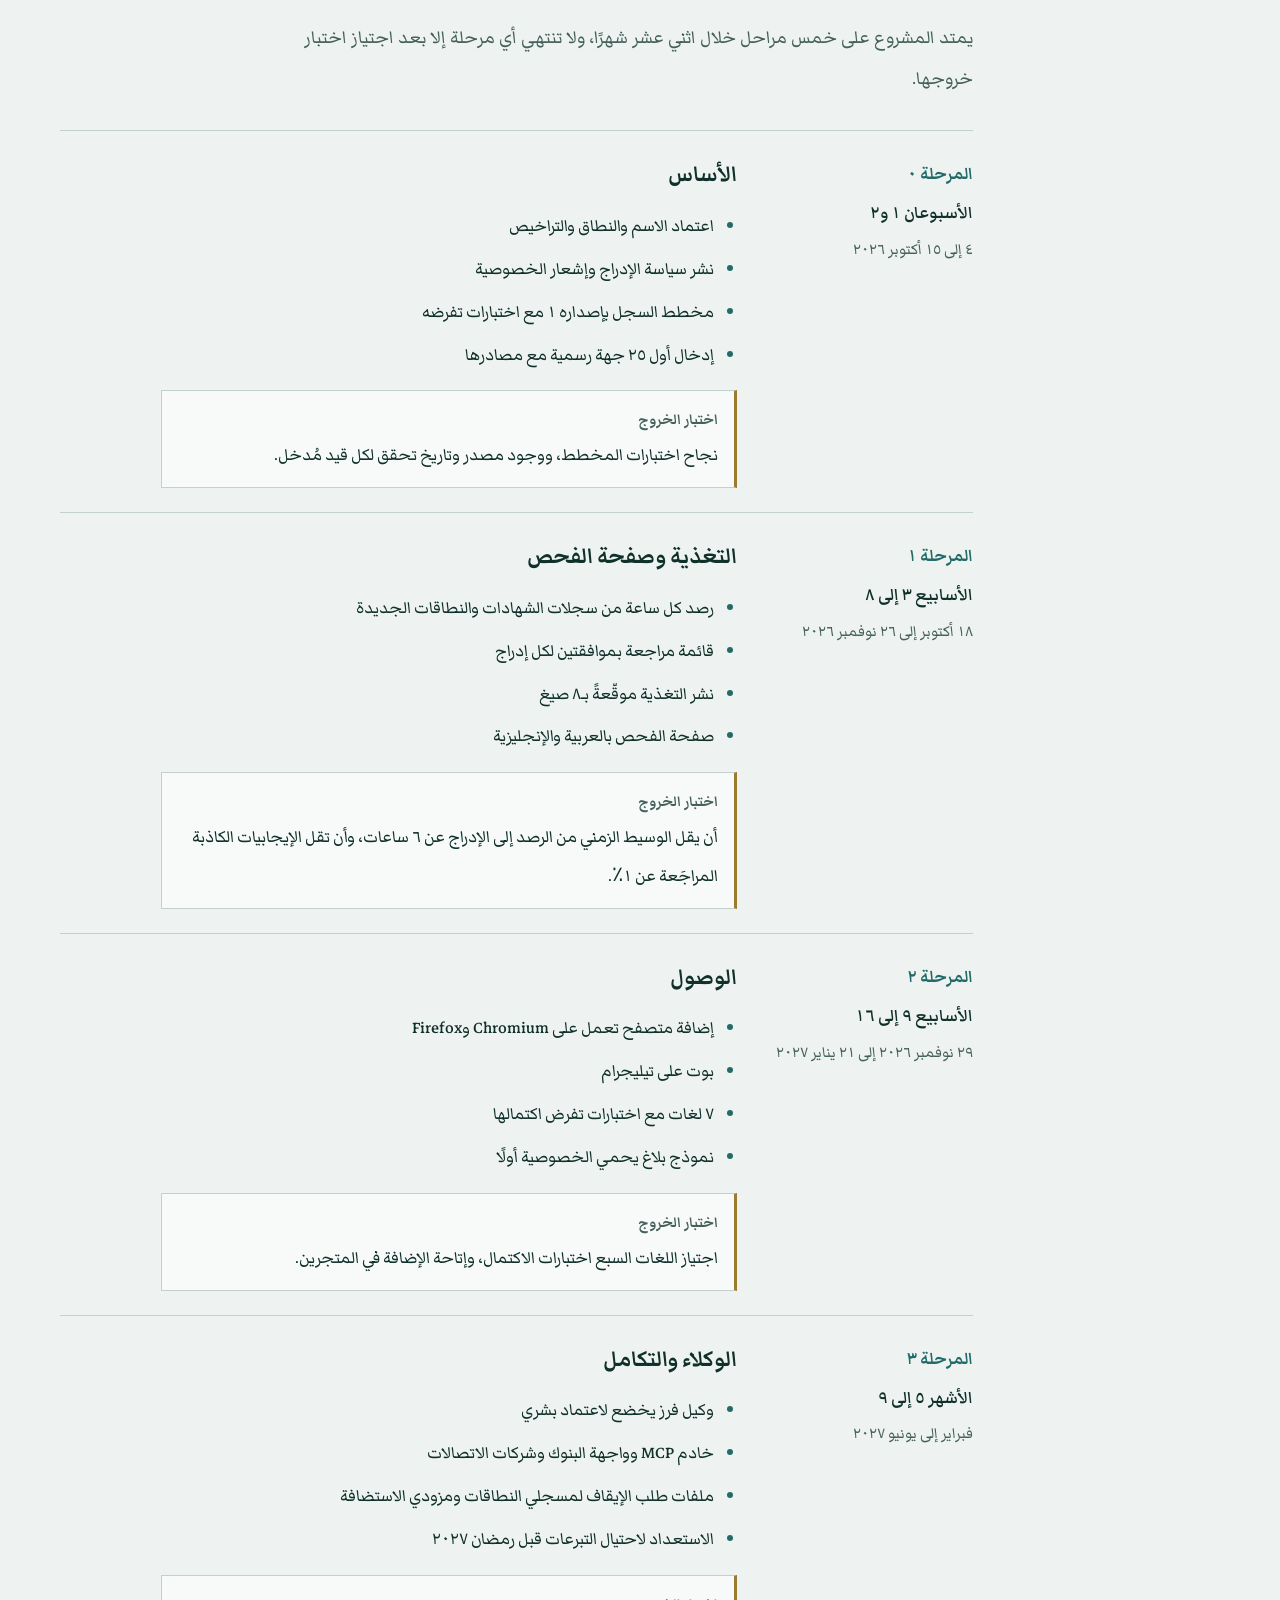
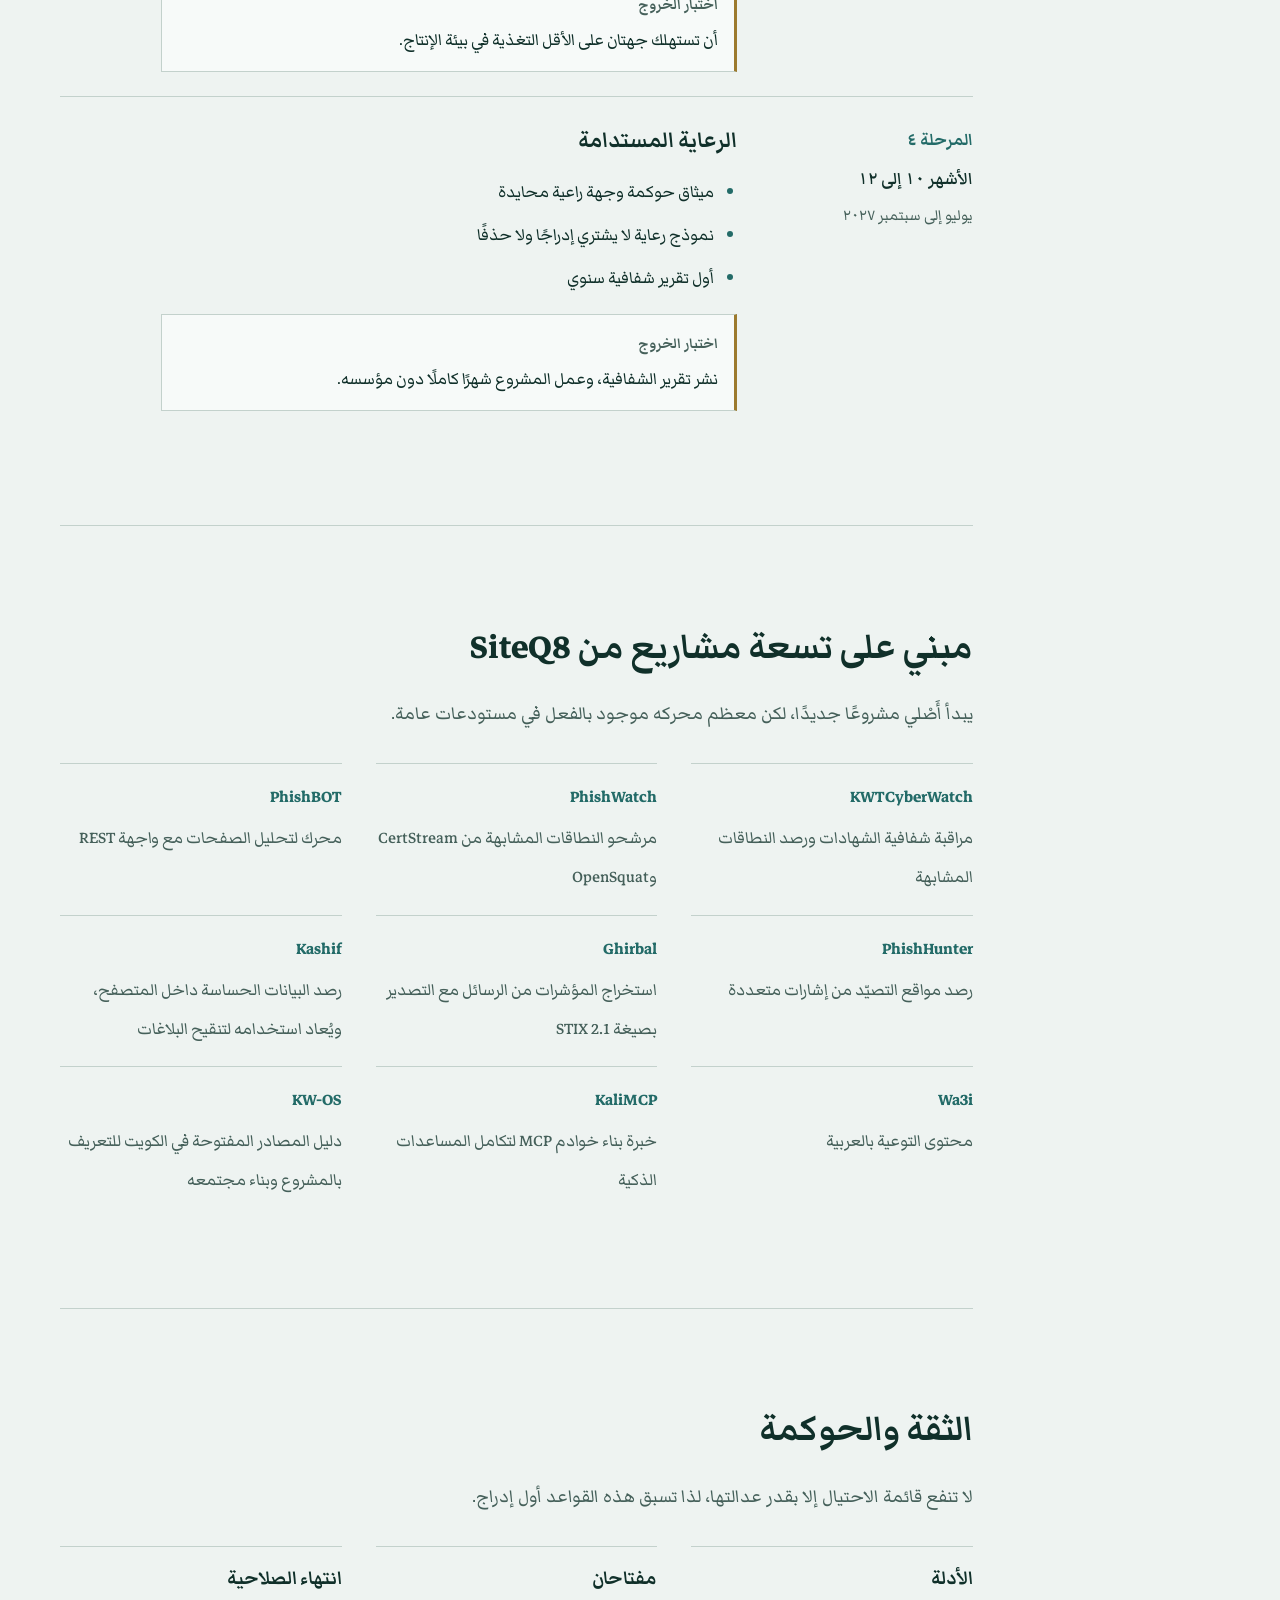
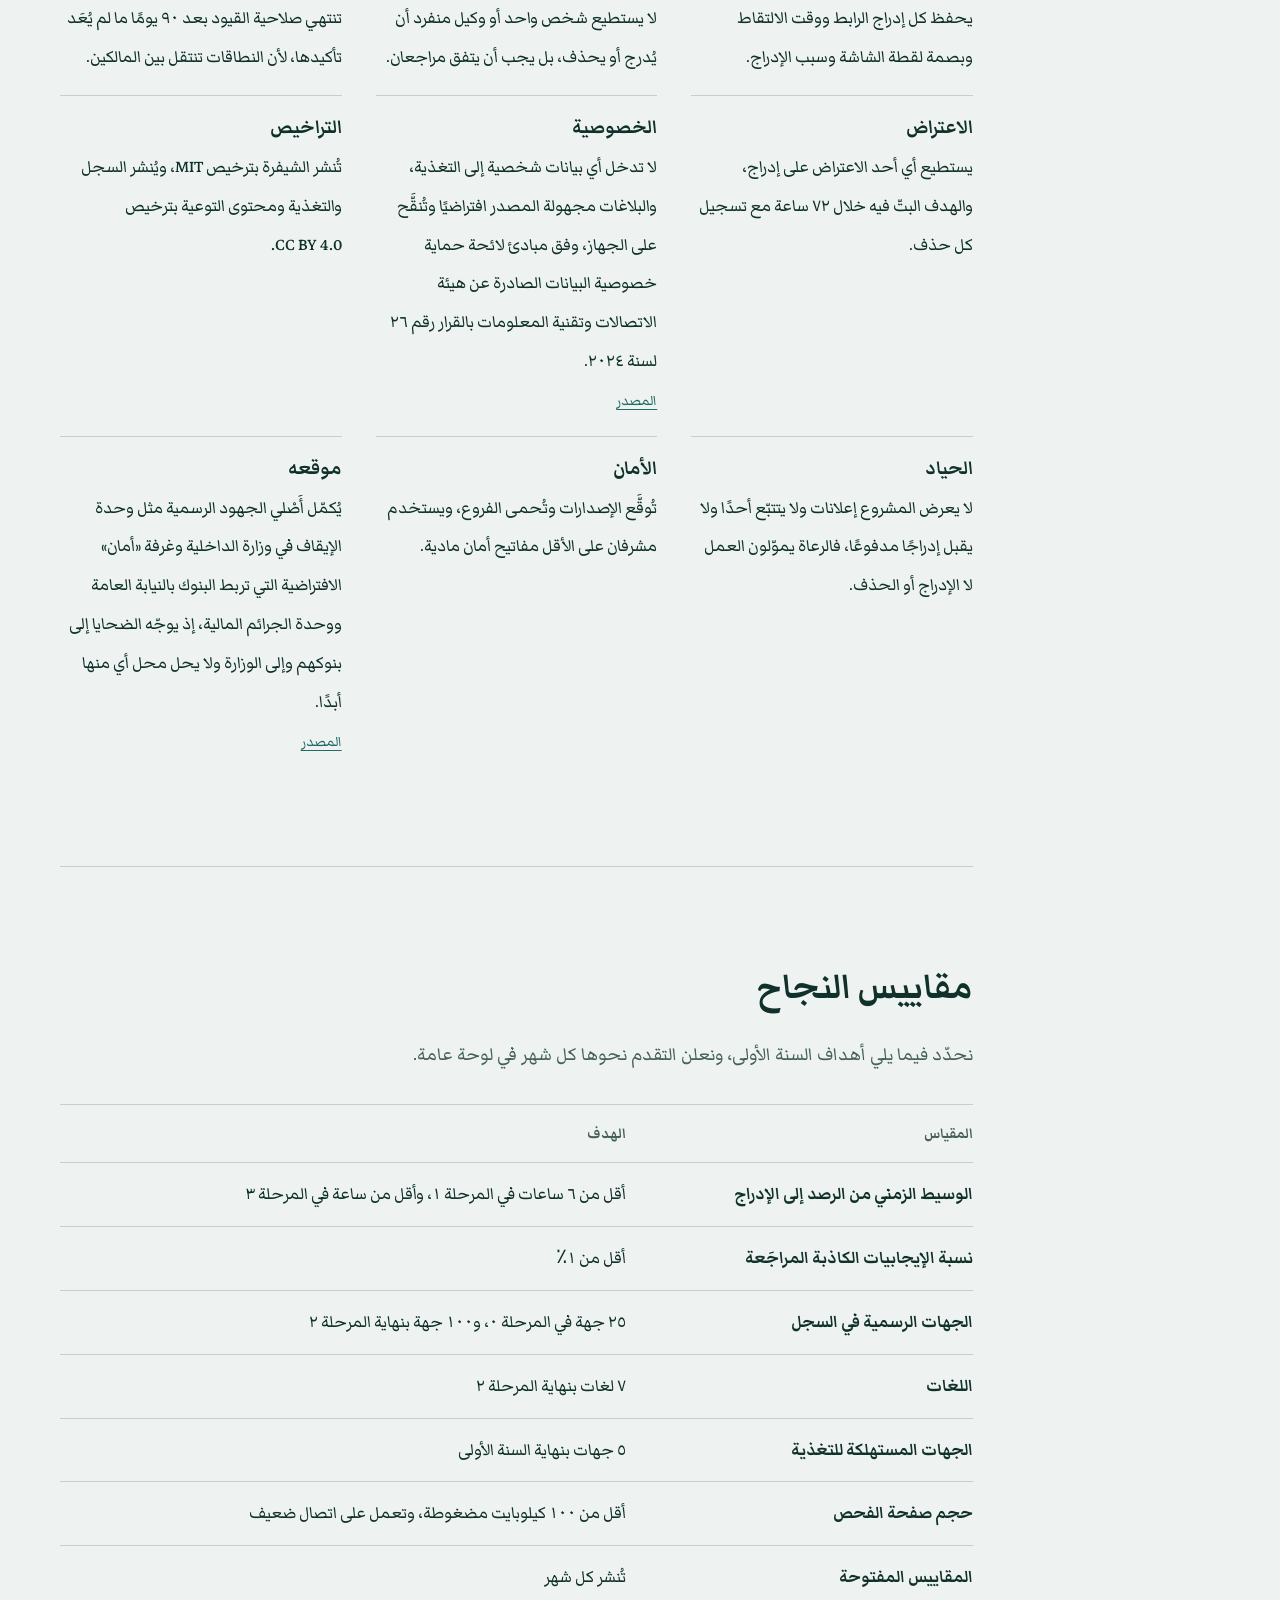
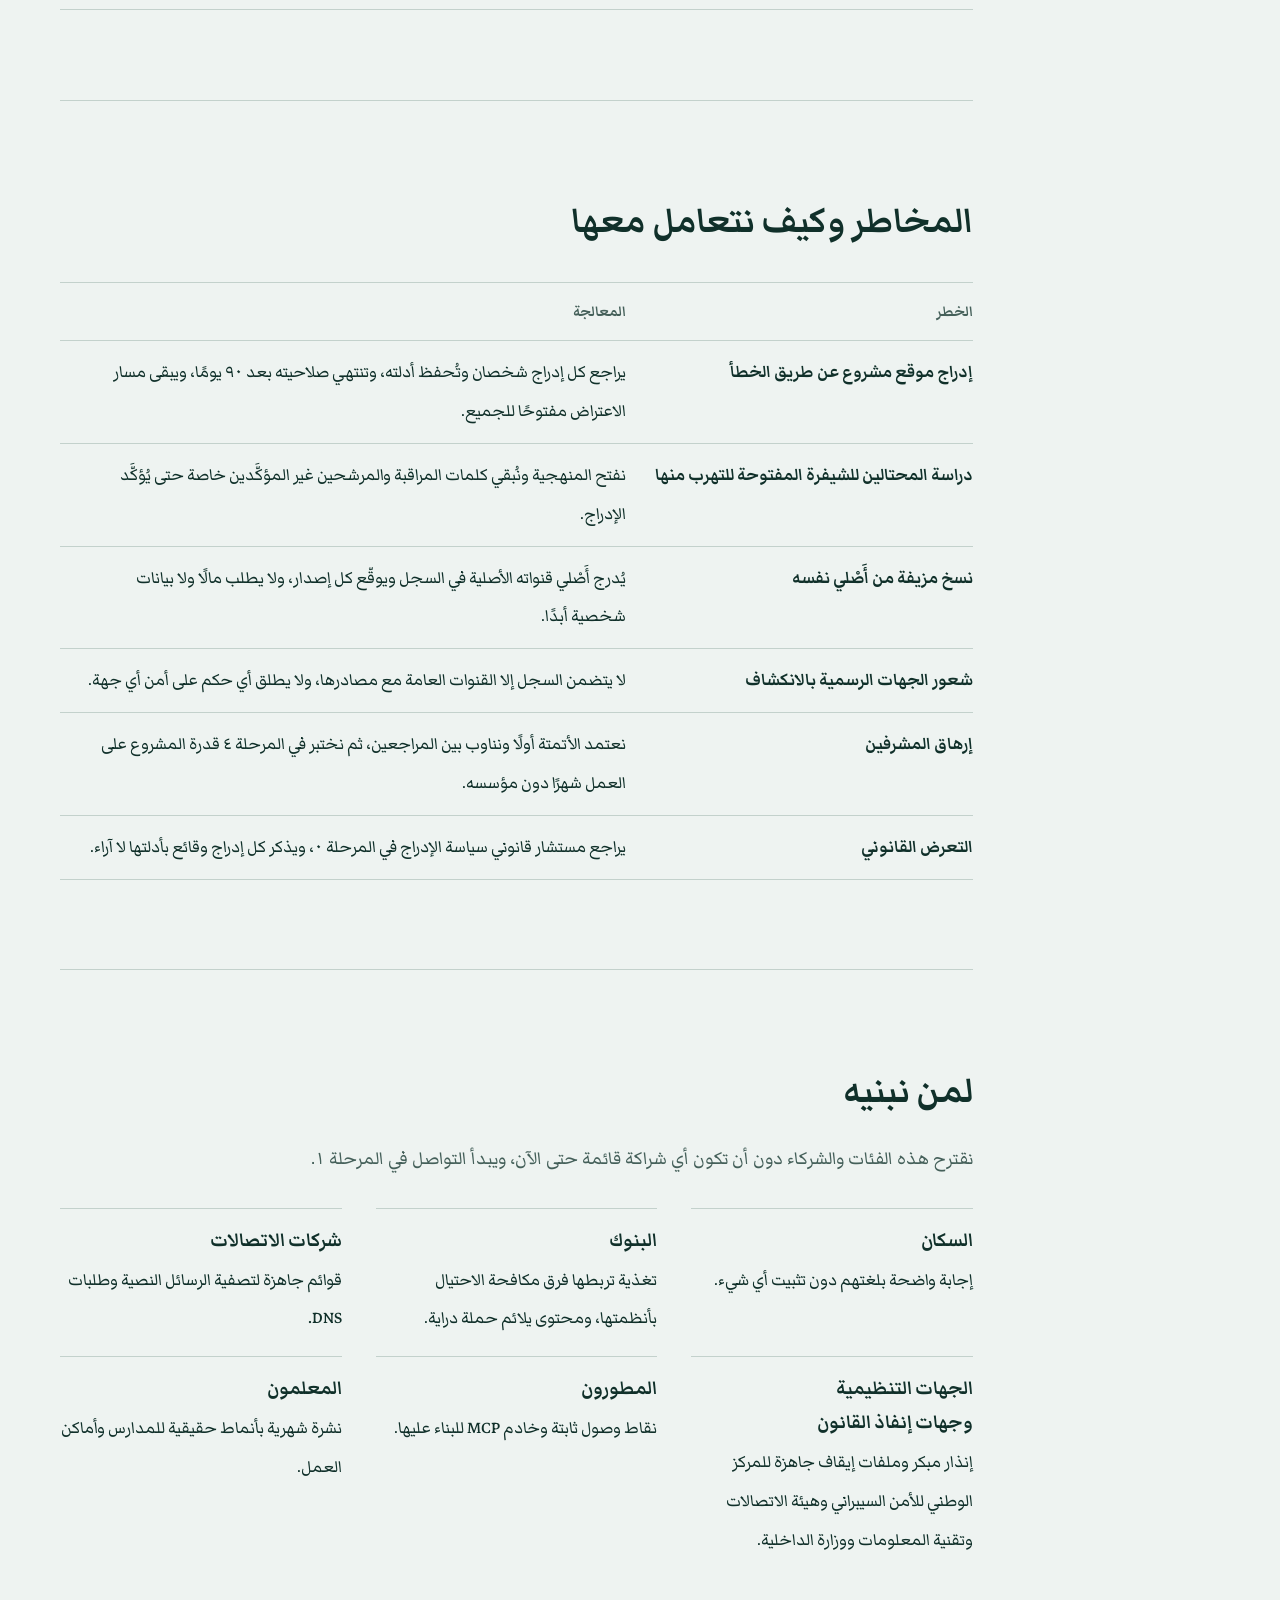
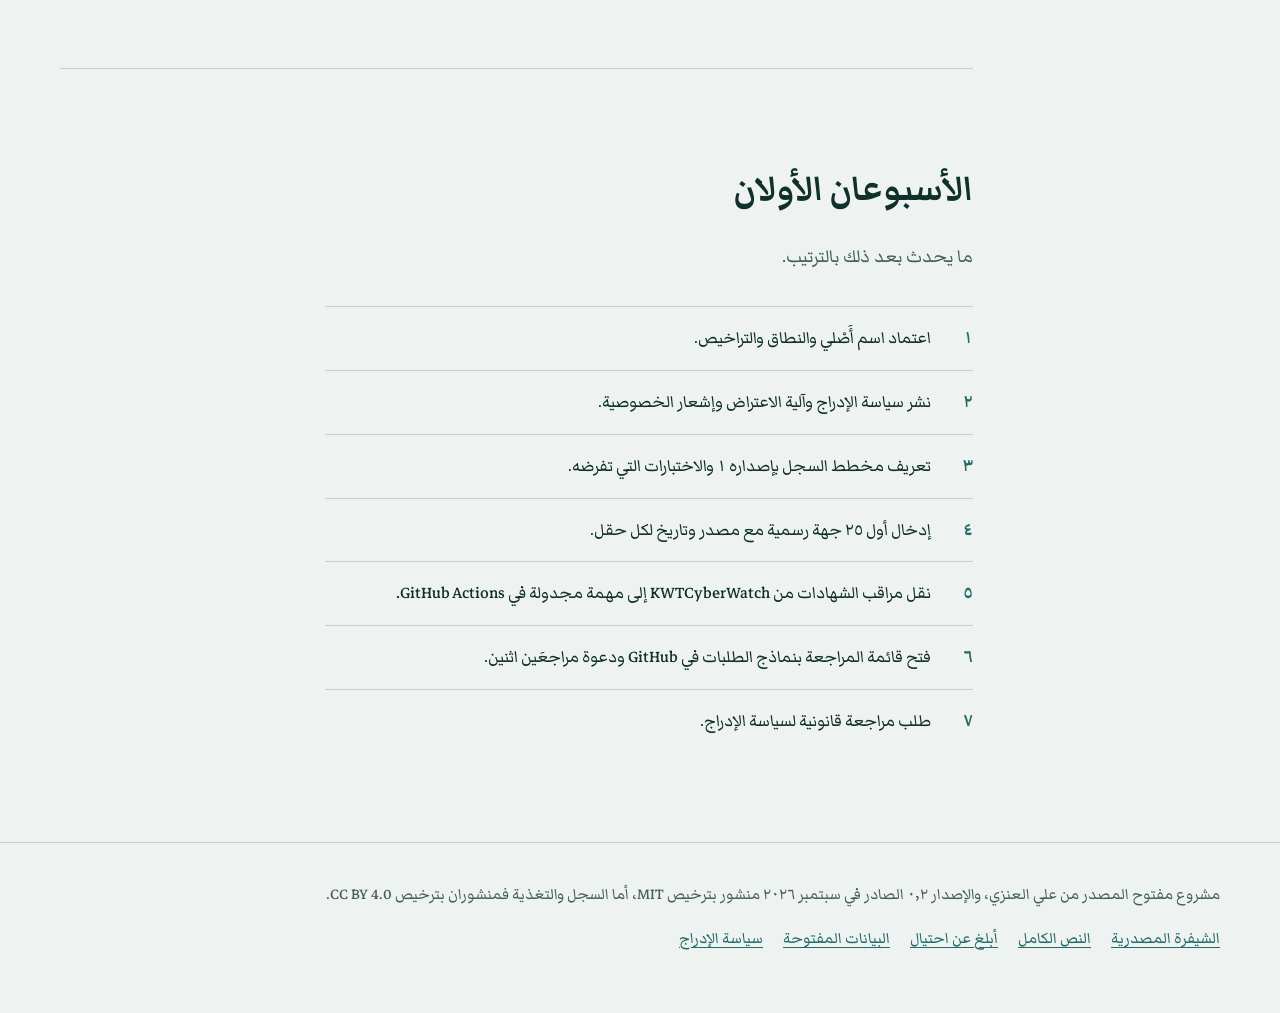
==== commit c72695d7: "Add reporting" ====
--- a/docs/index.html
+++ b/docs/index.html
@@ -34,6 +34,7 @@
   <div class="bar-actions">
     <button id="lang" class="lang" type="button" data-t-aria="nav.langLabel"><span data-t="nav.lang">English</span></button>
     <a class="repo primary-link" href="check.html" data-t="nav.check">افحص رسالة</a>
+    <a class="repo" href="report.html" data-t="nav.report">أبلغ عن احتيال</a>
     <a class="repo" href="https://github.com/SiteQ8/Asli" data-t="nav.repo">المصدر على GitHub</a>
   </div>
 </header>
@@ -208,6 +209,7 @@
     <p class="foot-links">
       <a href="https://github.com/SiteQ8/Asli" data-t="footer.source"></a>
       <a id="full-text" href="https://github.com/SiteQ8/Asli/blob/main/PROJECT.ar.md" data-t="footer.text"></a>
+      <a href="report.html" data-t="nav.report"></a>
       <a href="data/registry.json" data-t="footer.data"></a>
       <a href="https://github.com/SiteQ8/Asli/blob/main/LISTING-POLICY.md" data-t="footer.policy"></a>
     </p>
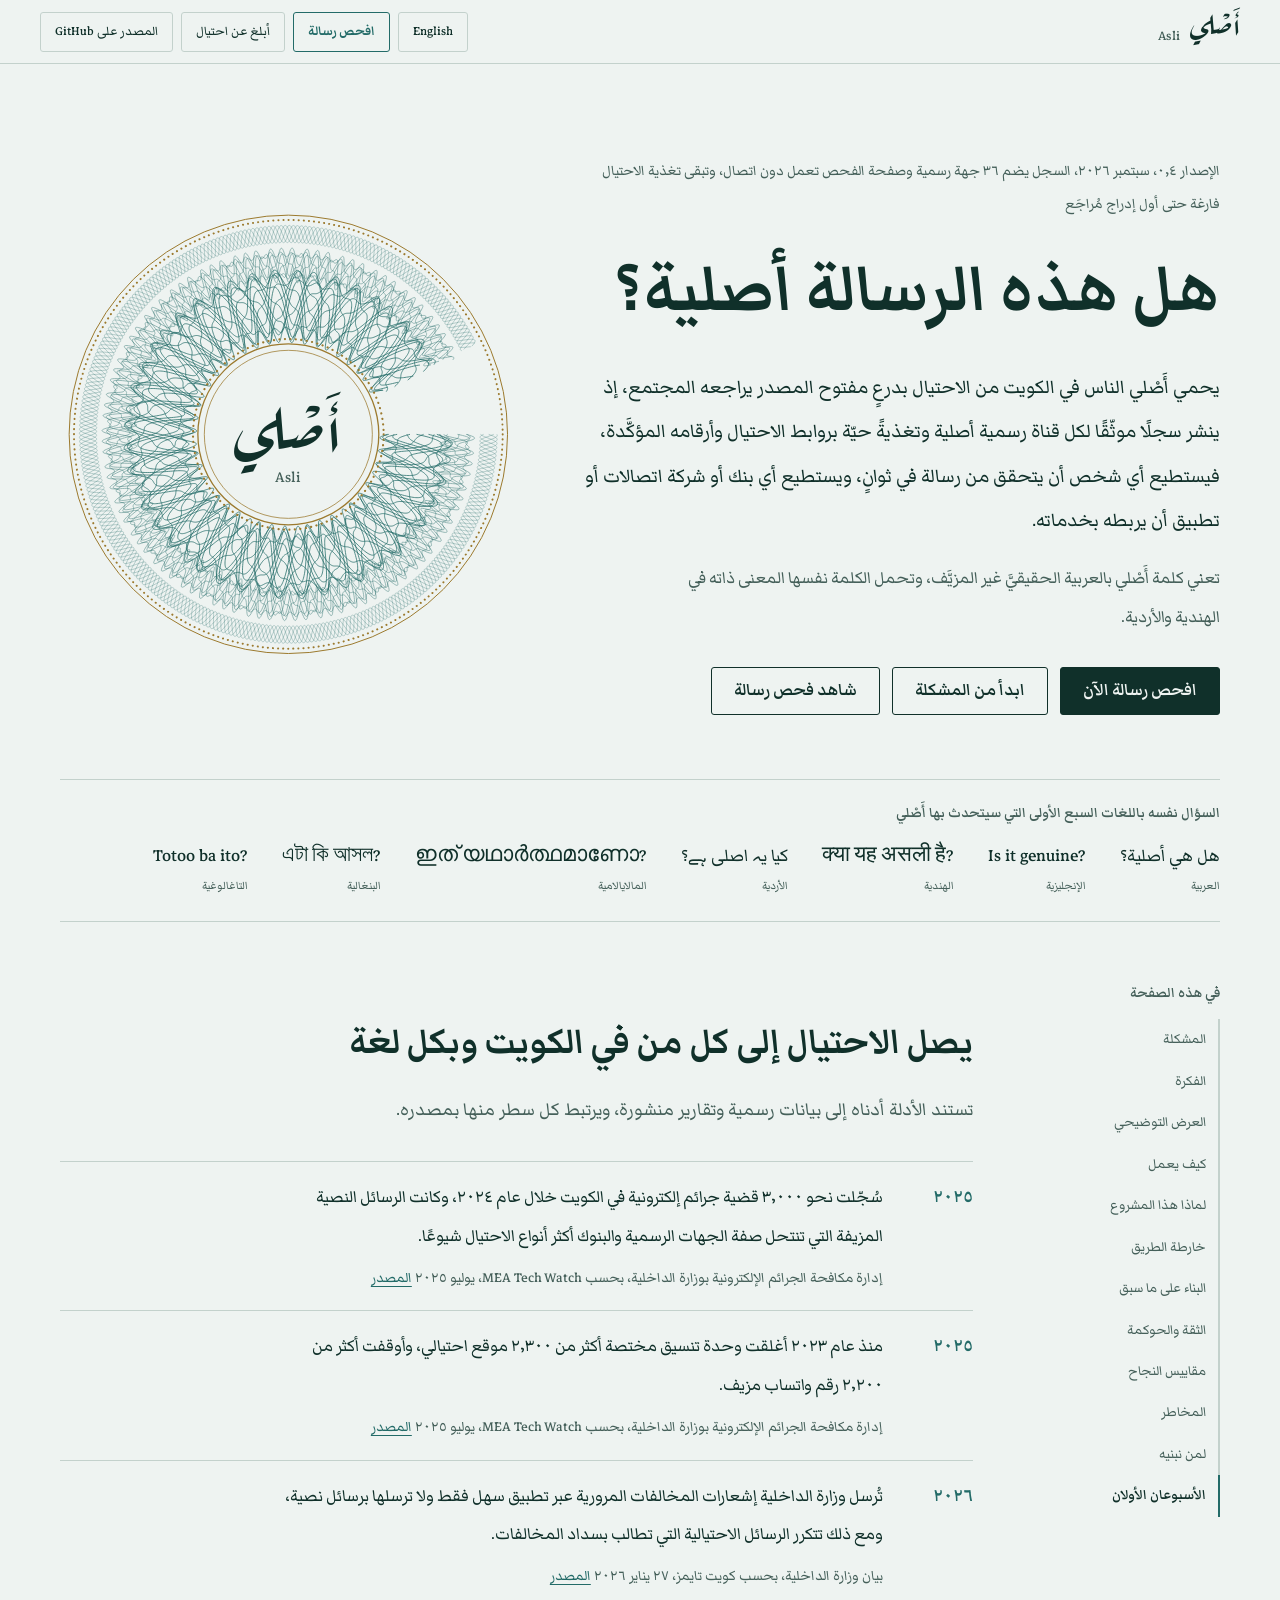
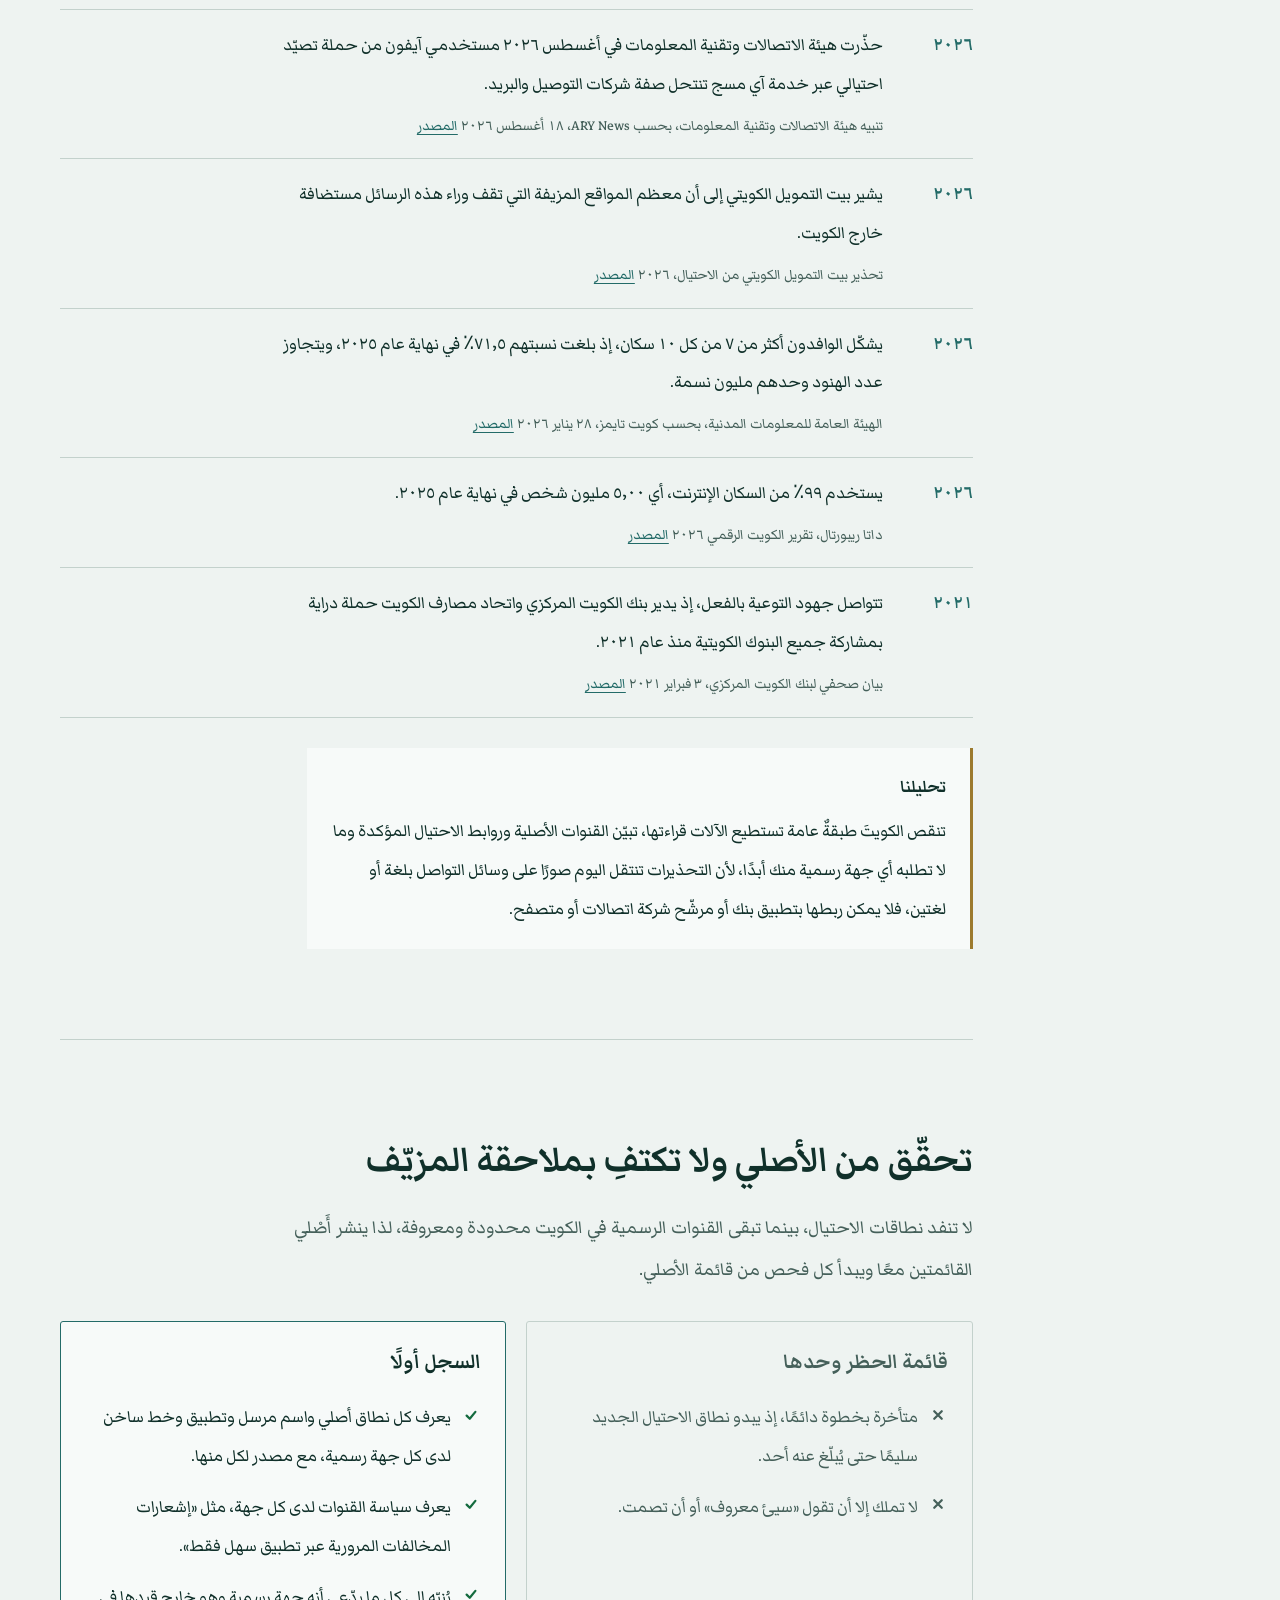
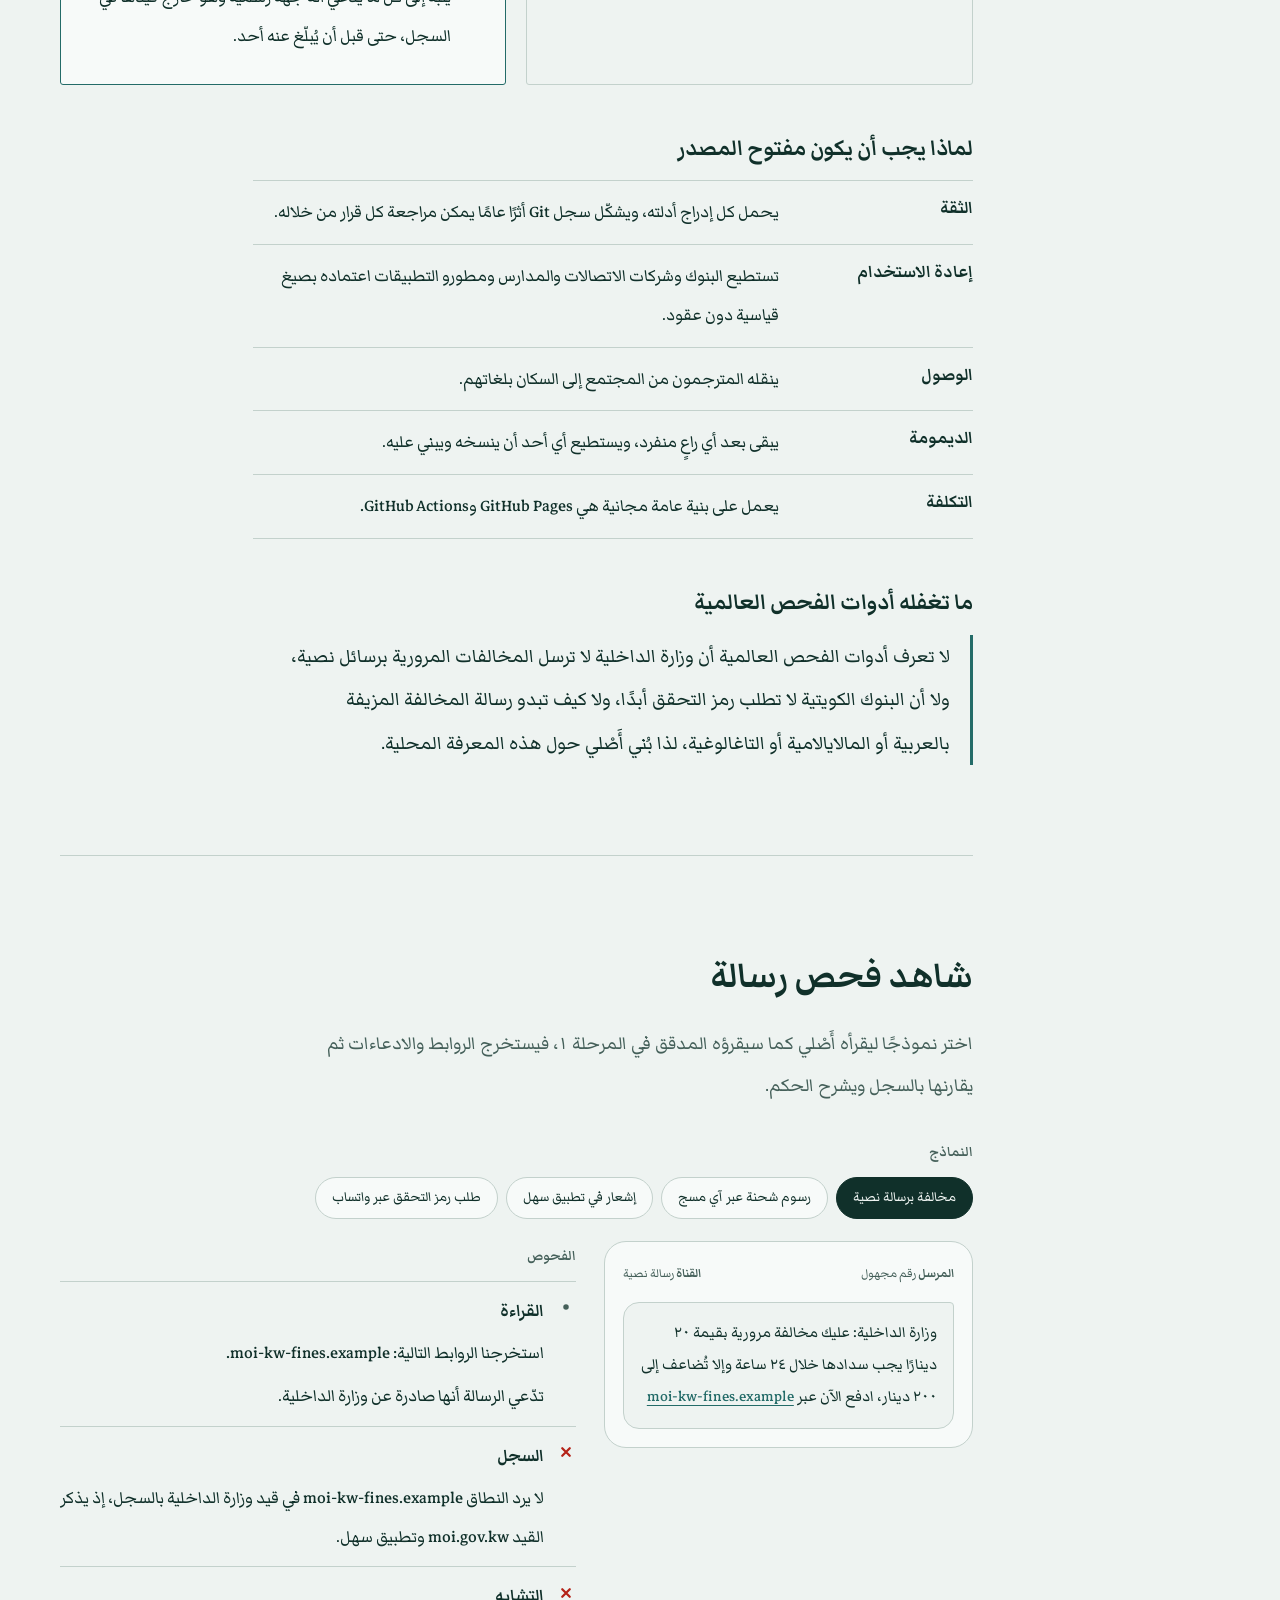
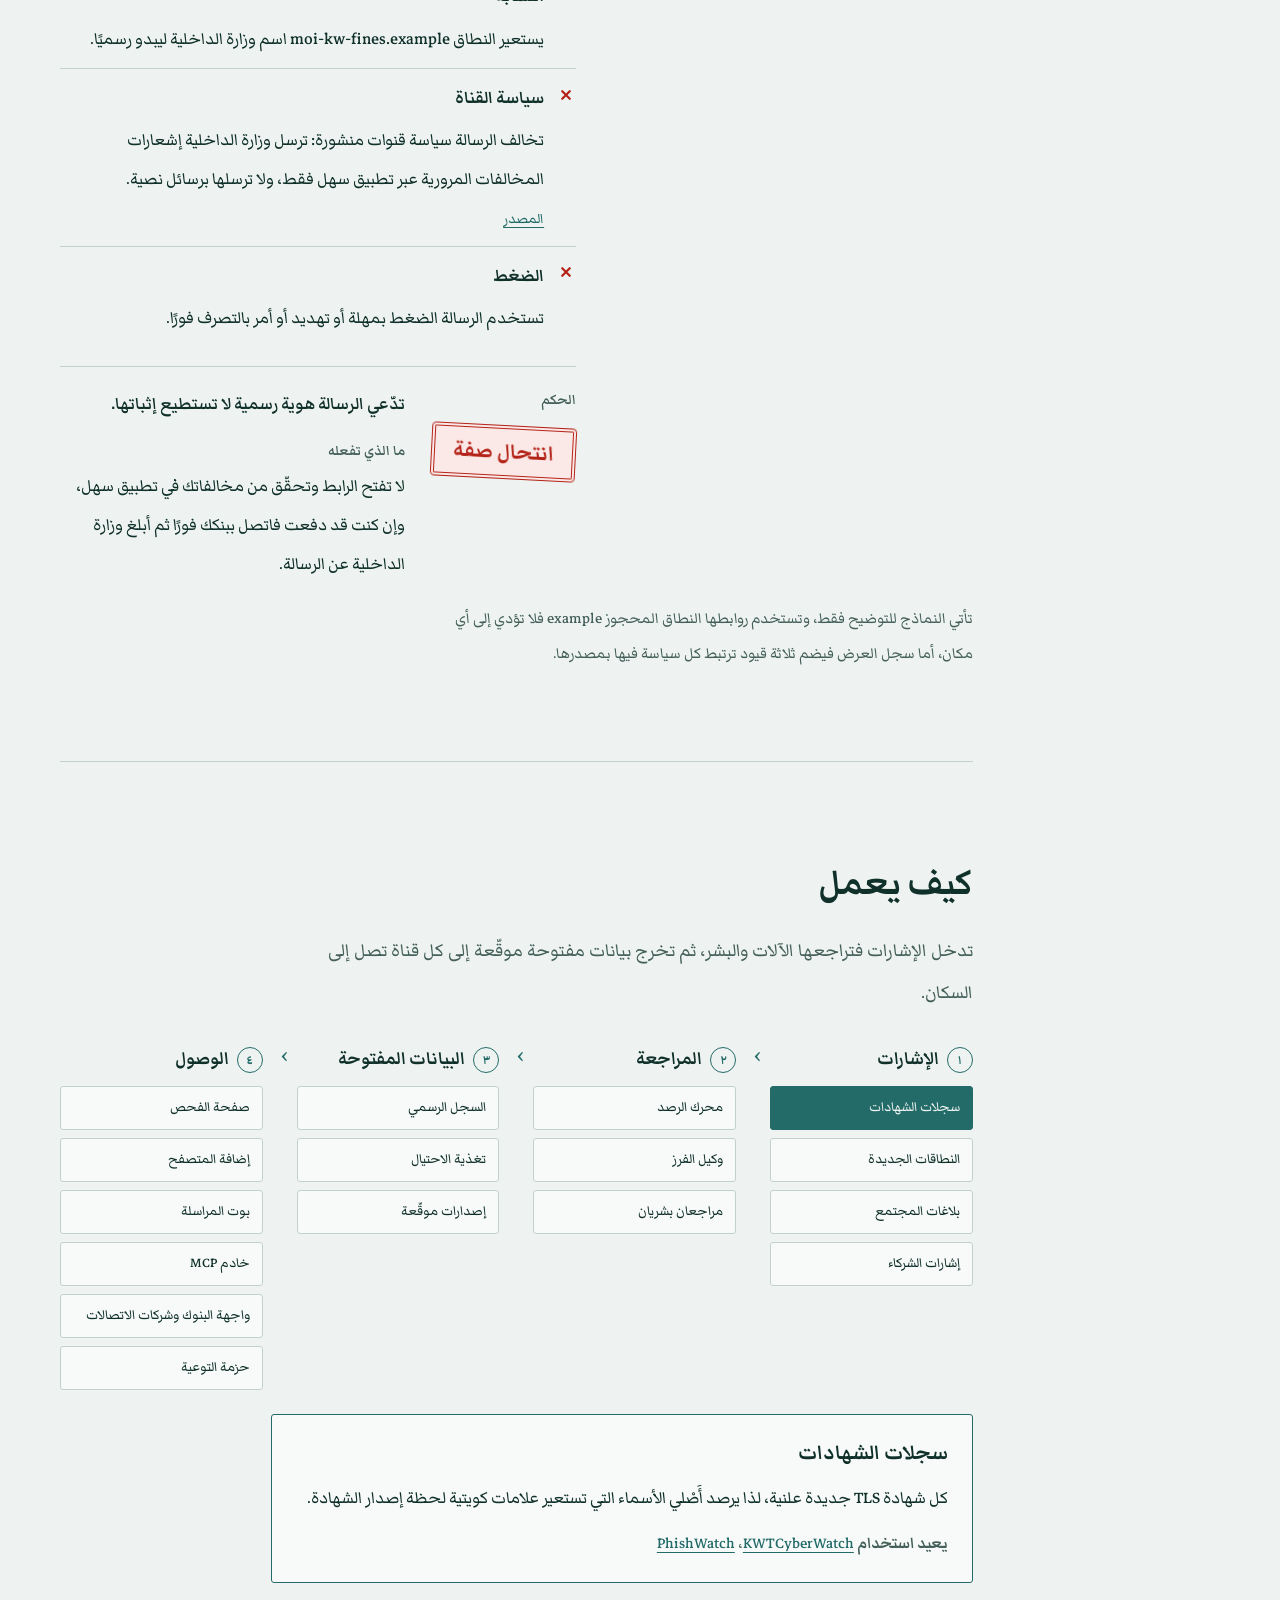
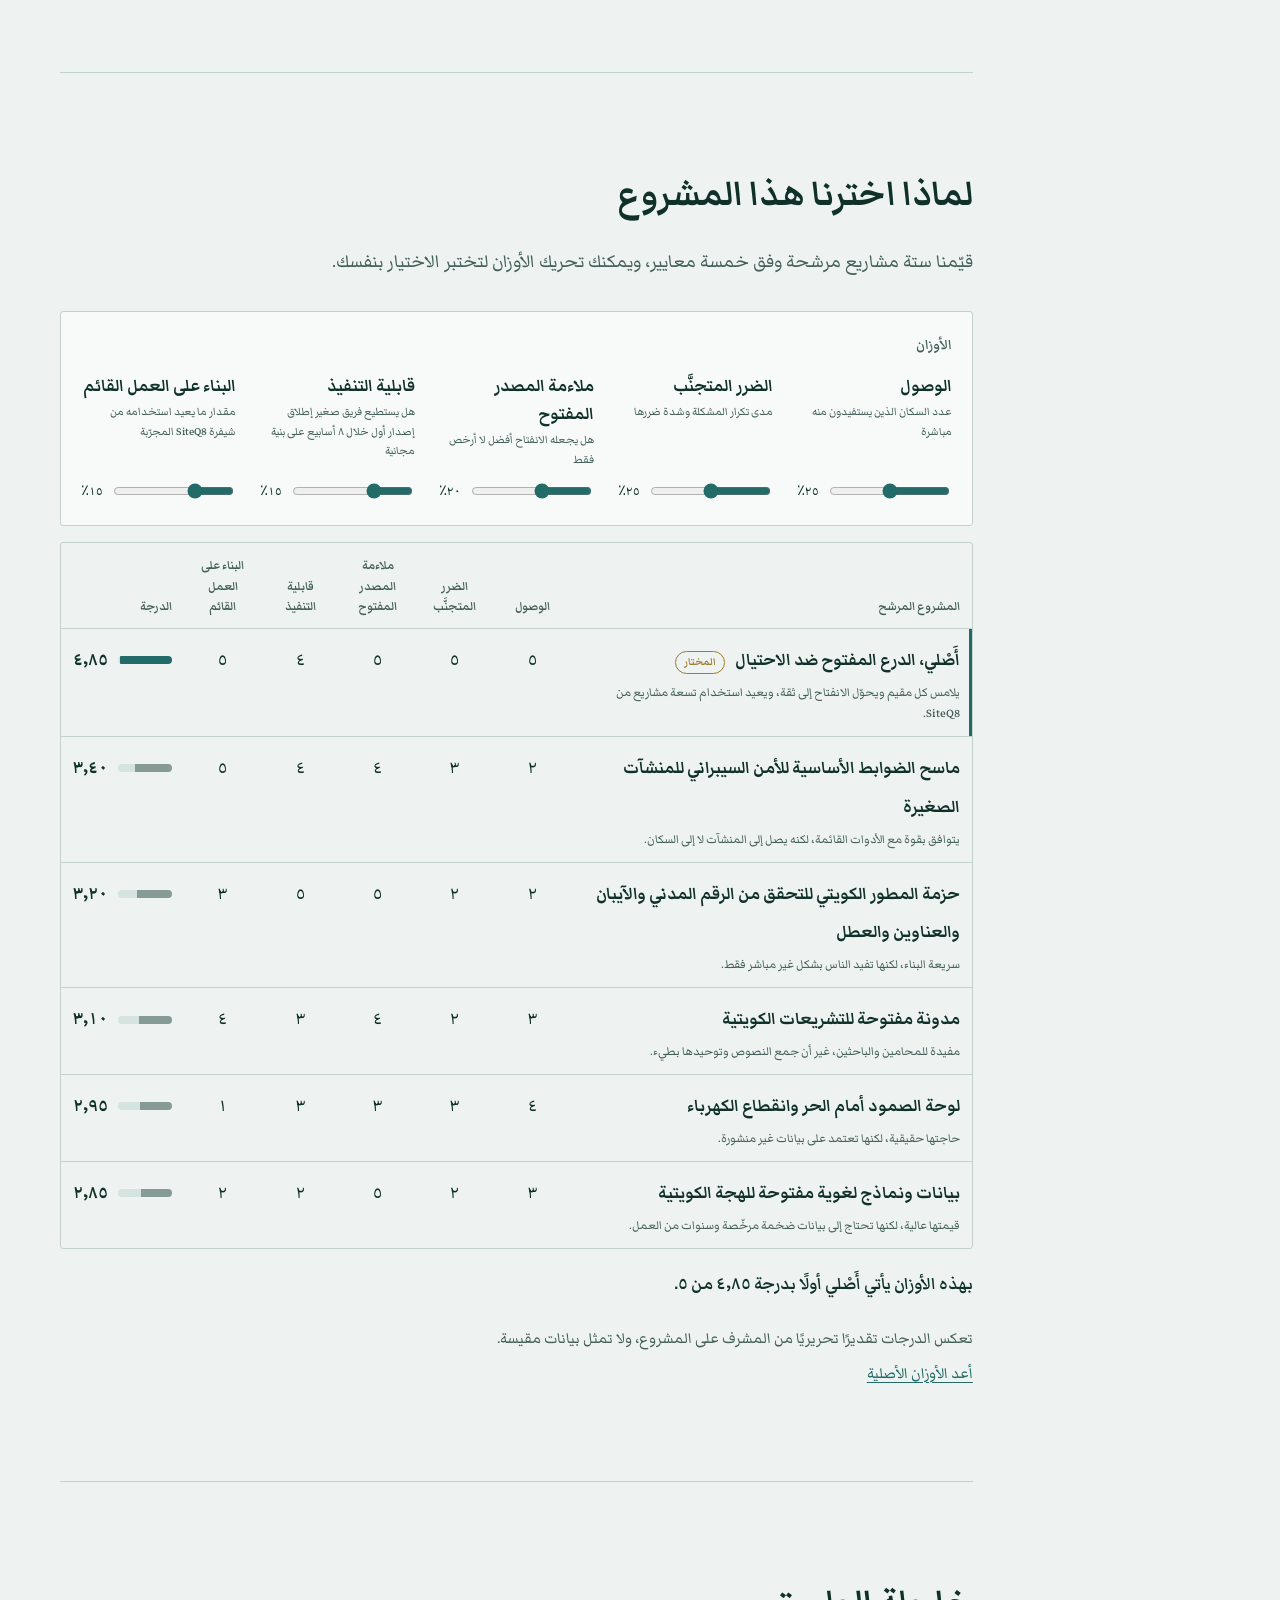
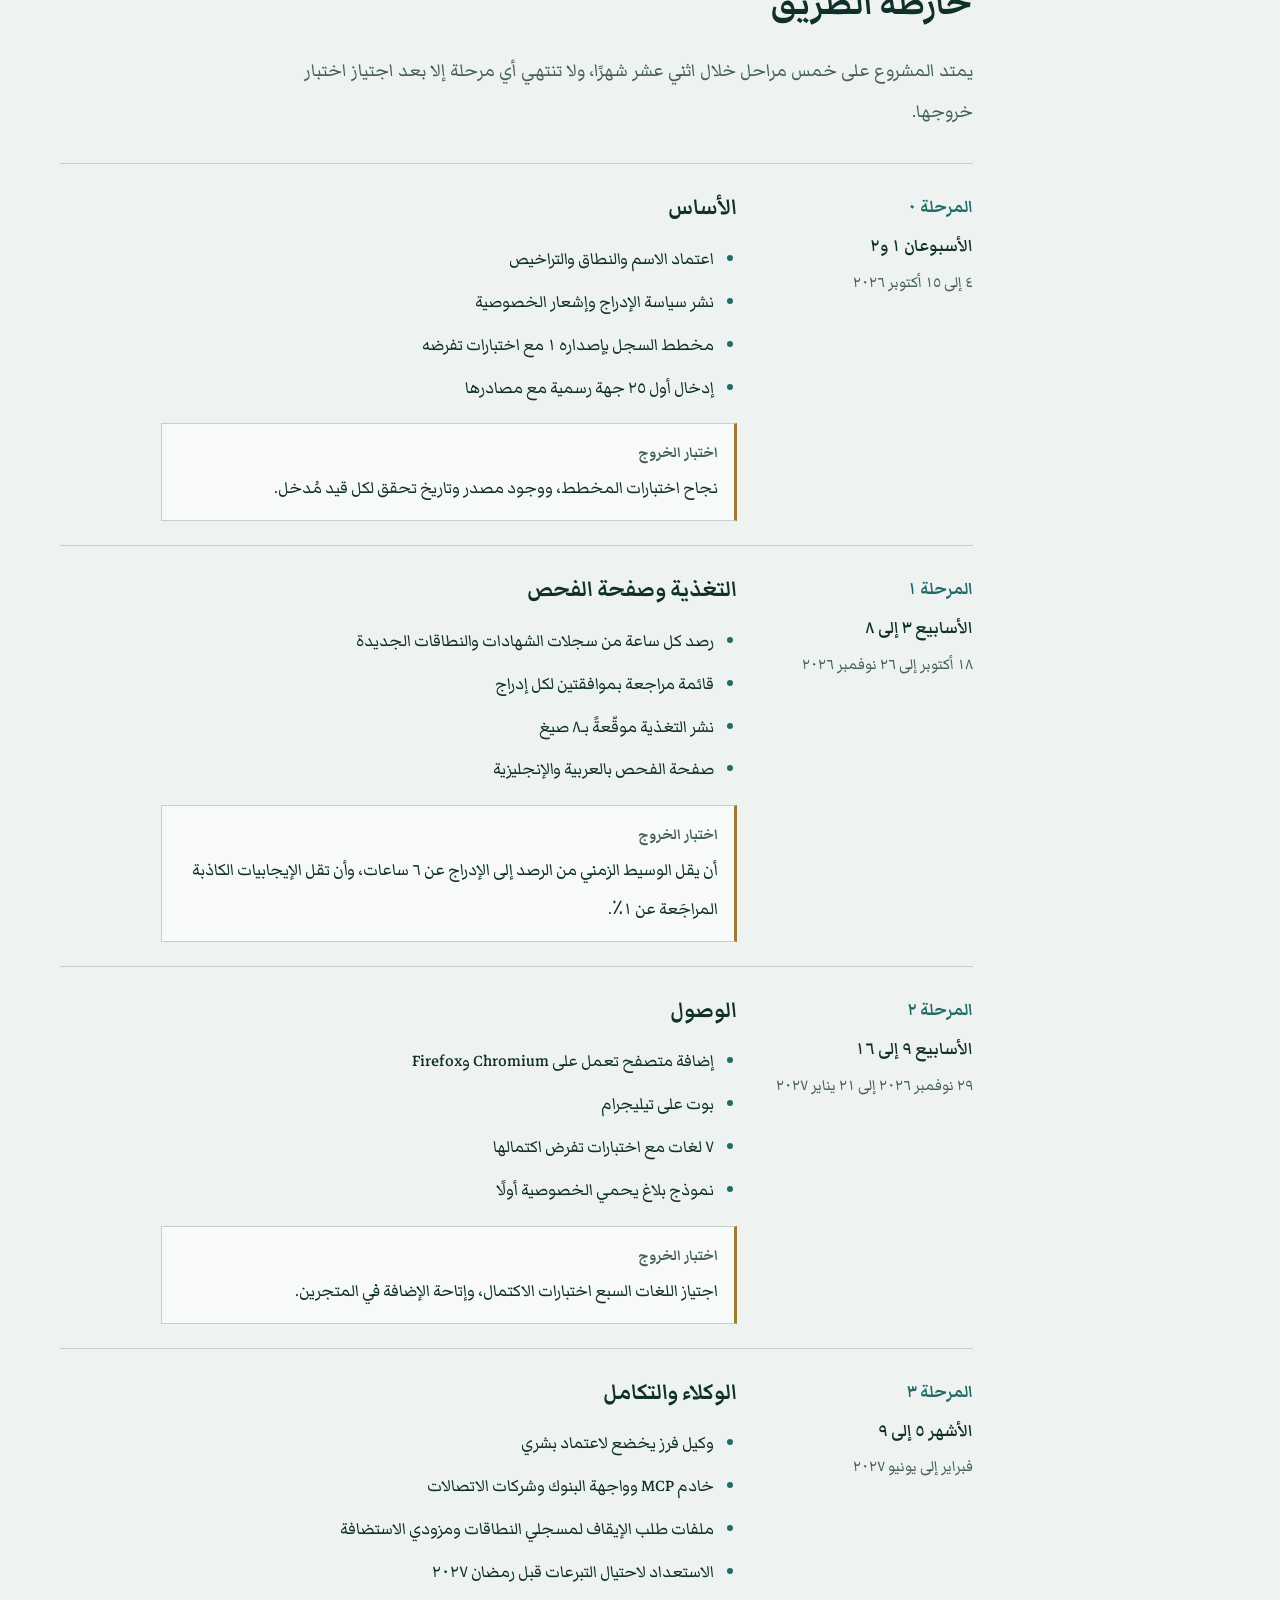
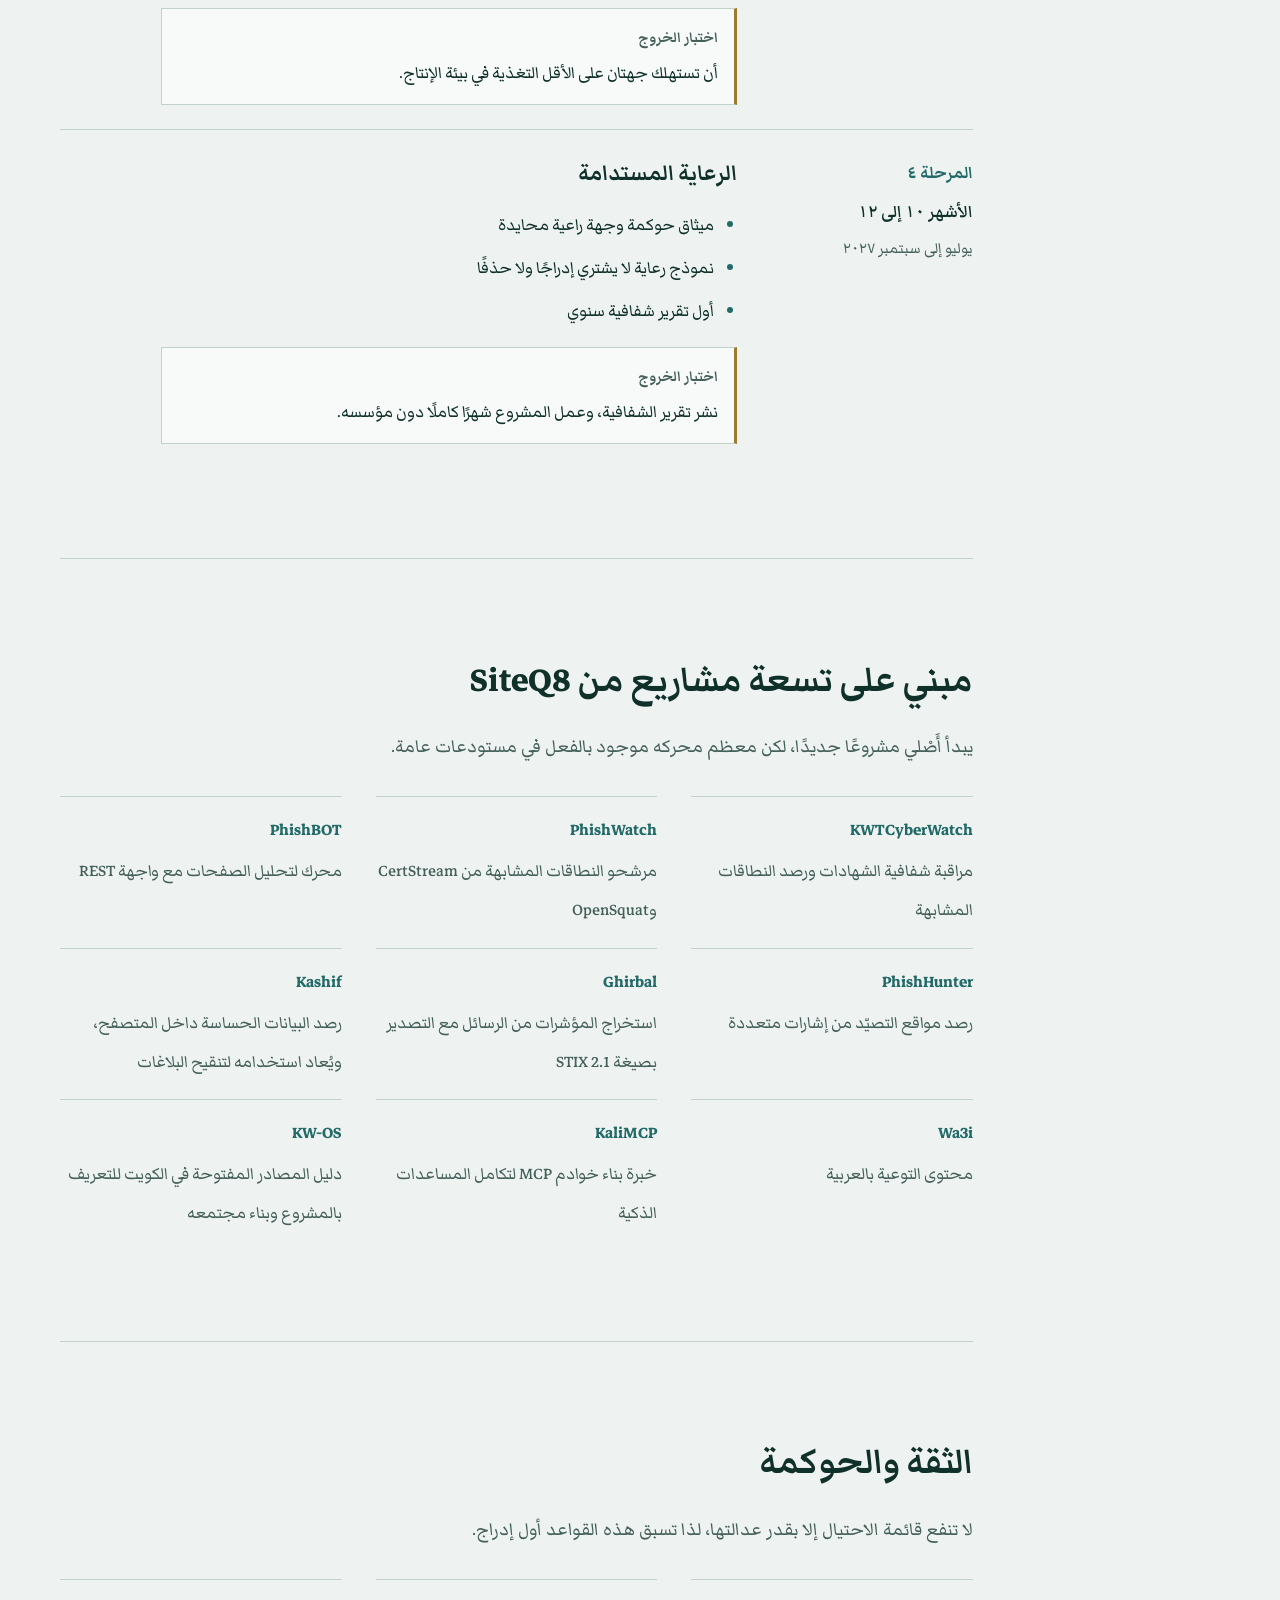
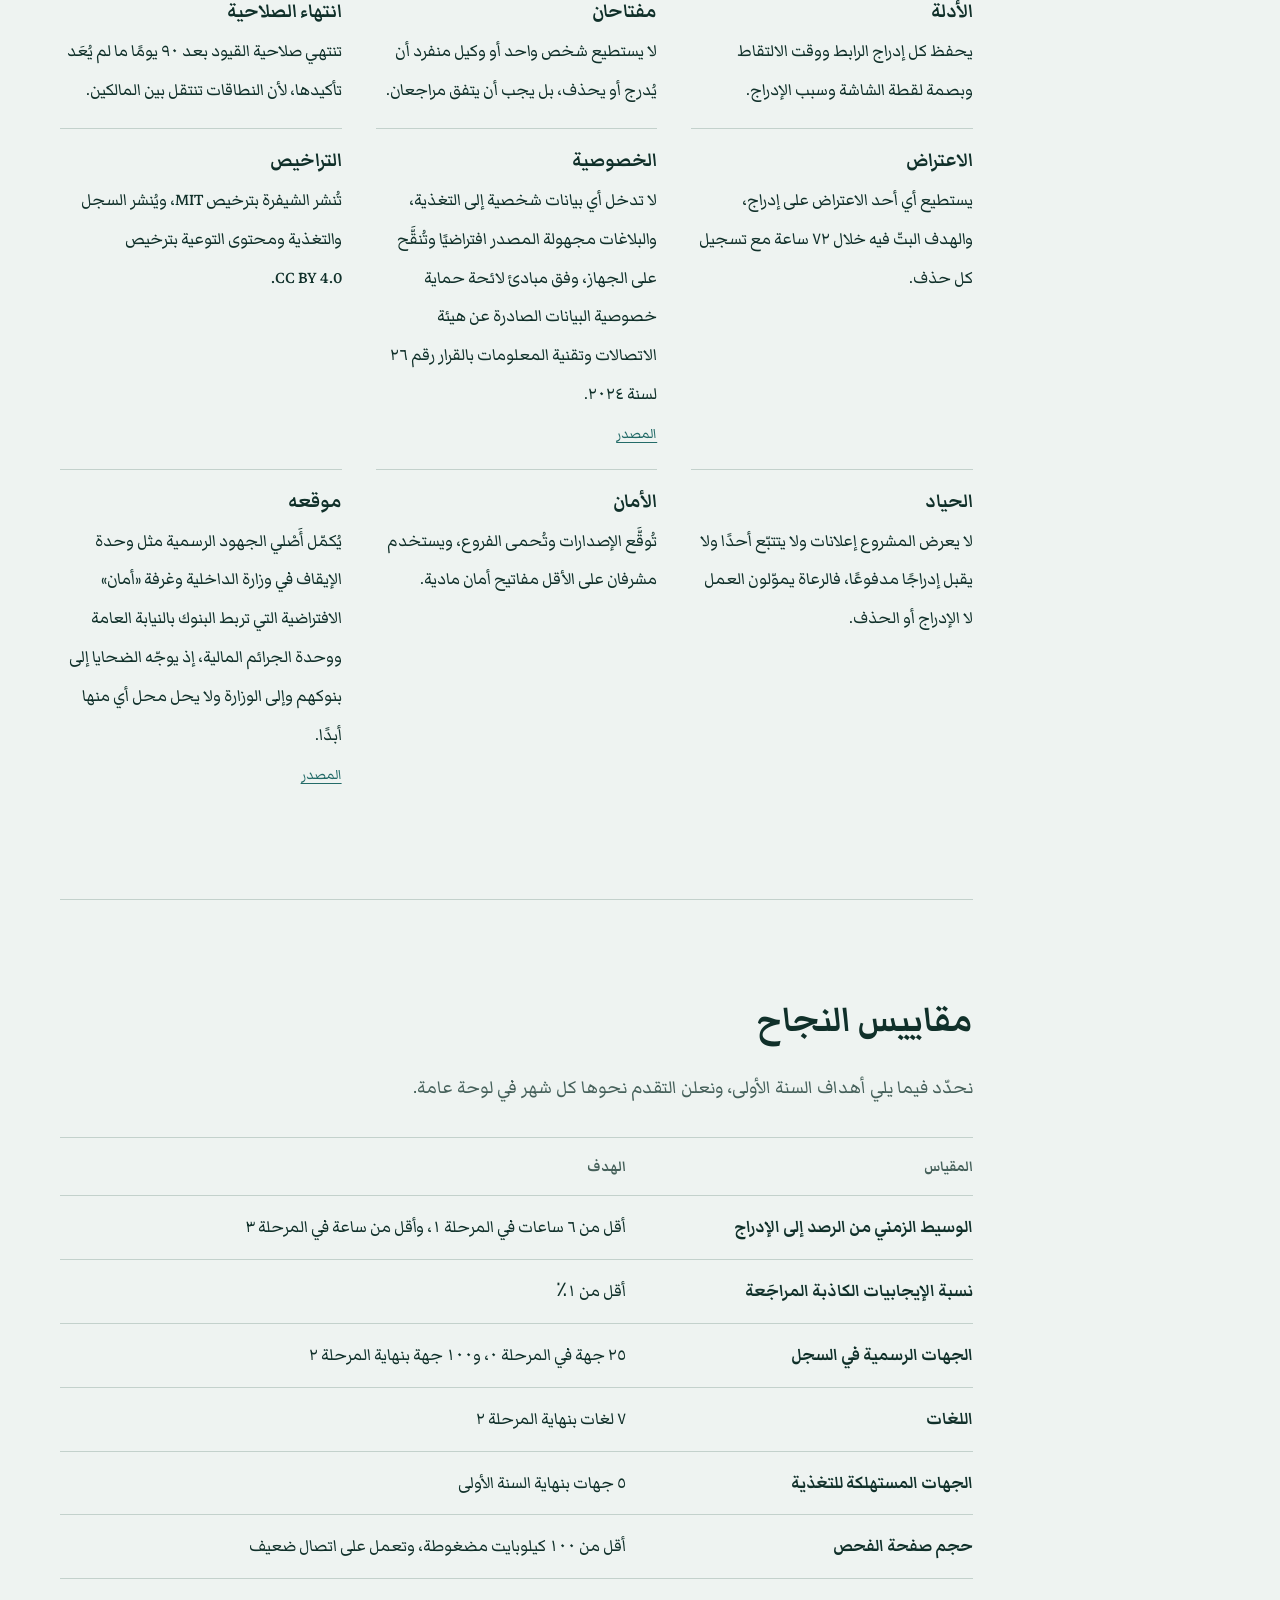
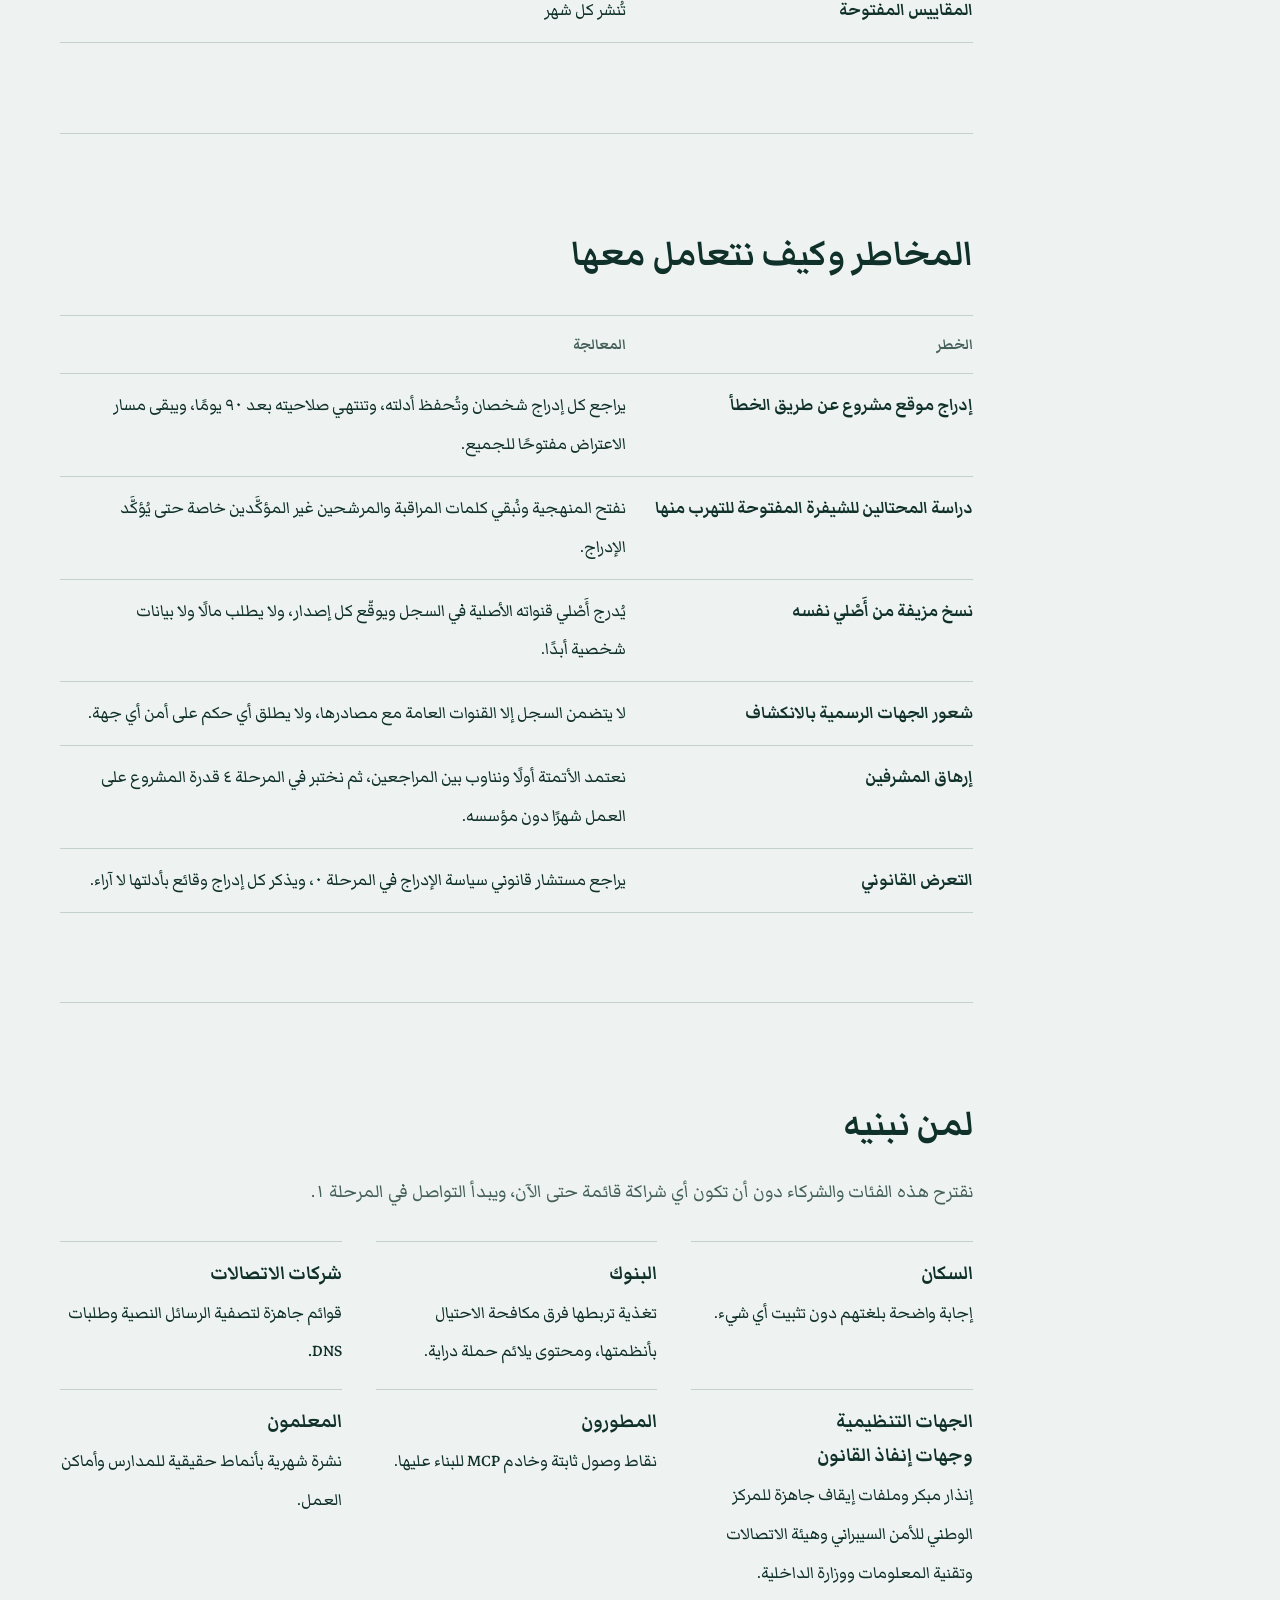
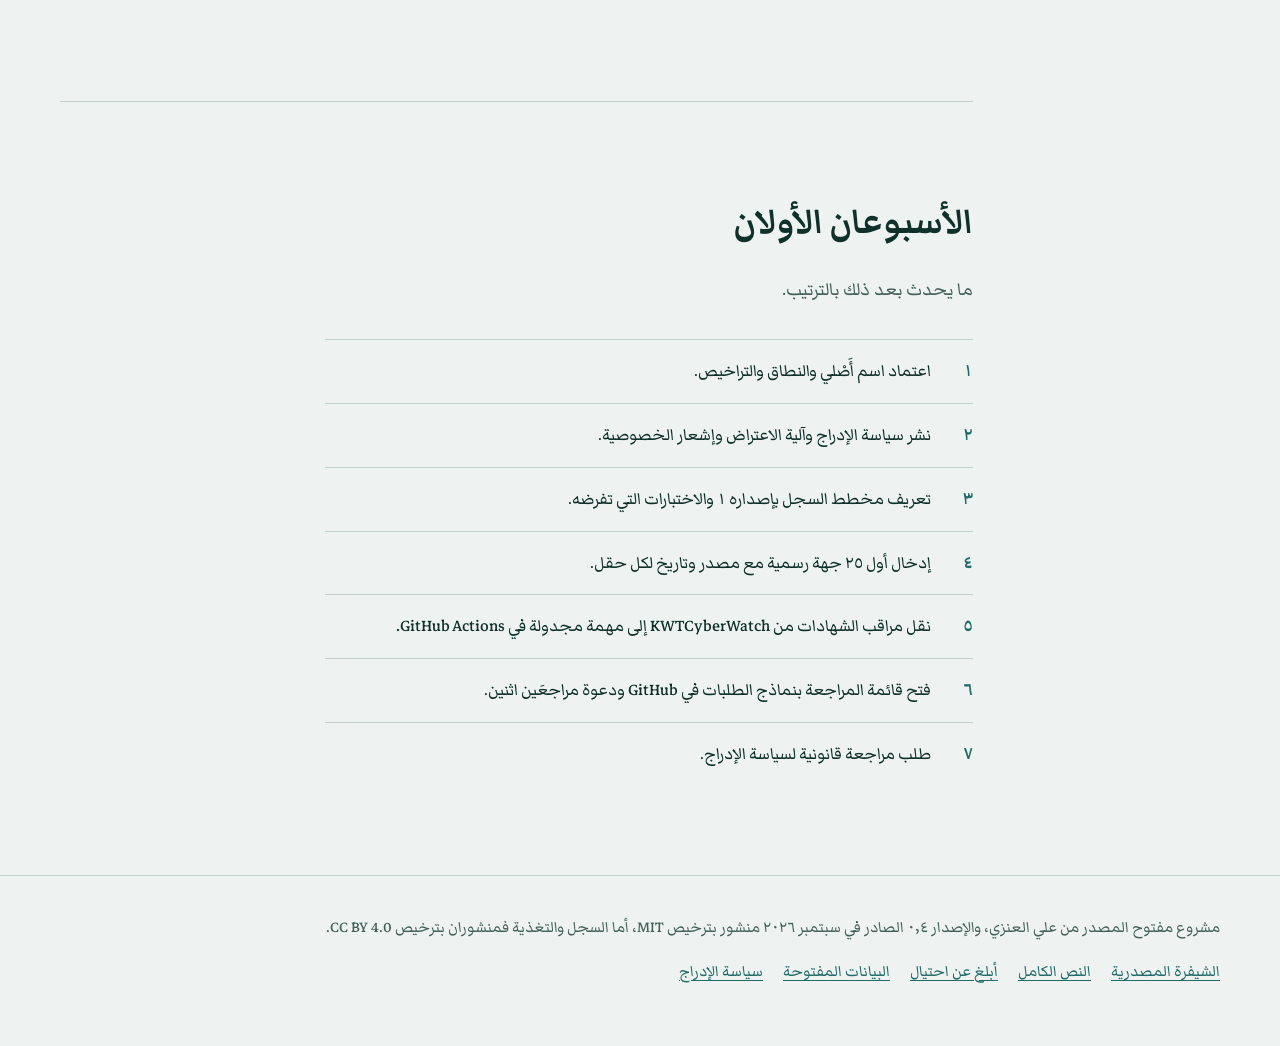
==== commit e181fa72: "add parcel scams, offline check" ====
--- a/docs/index.html
+++ b/docs/index.html
@@ -25,6 +25,8 @@
 <link rel="preconnect" href="https://fonts.gstatic.com" crossorigin>
 <link rel="stylesheet" href="https://fonts.googleapis.com/css2?family=Aref+Ruqaa:wght@700&amp;family=Markazi+Text:wght@400..700&amp;display=swap">
 <link rel="stylesheet" href="style.css">
+<link rel="manifest" href="manifest.webmanifest">
+<link rel="apple-touch-icon" href="icon-192.png">
 </head>
 <body>
 <a class="skip" href="#content" data-t="nav.skip">انتقل إلى المحتوى</a>
@@ -220,5 +222,6 @@
 <script src="engine.js"></script>
 <script src="seal.js"></script>
 <script src="app.js"></script>
+<script src="offline.js"></script>
 </body>
 </html>
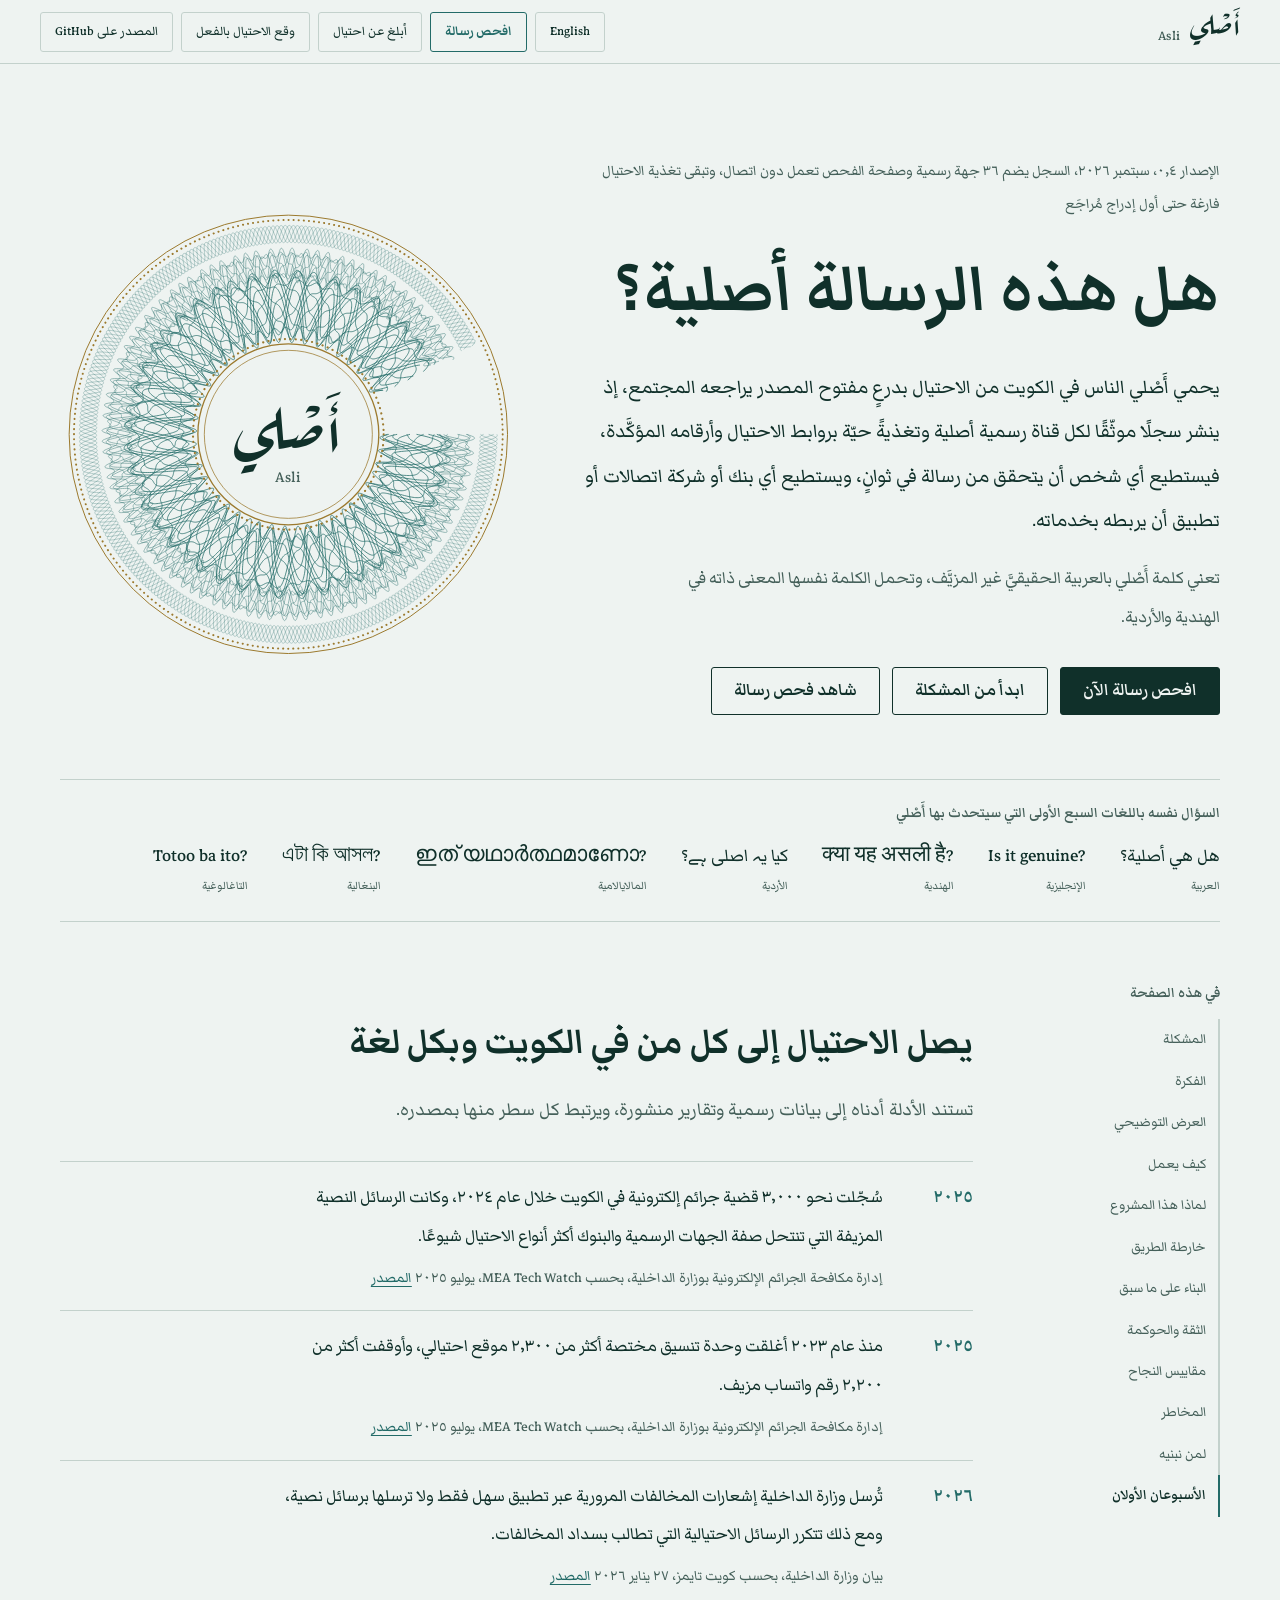
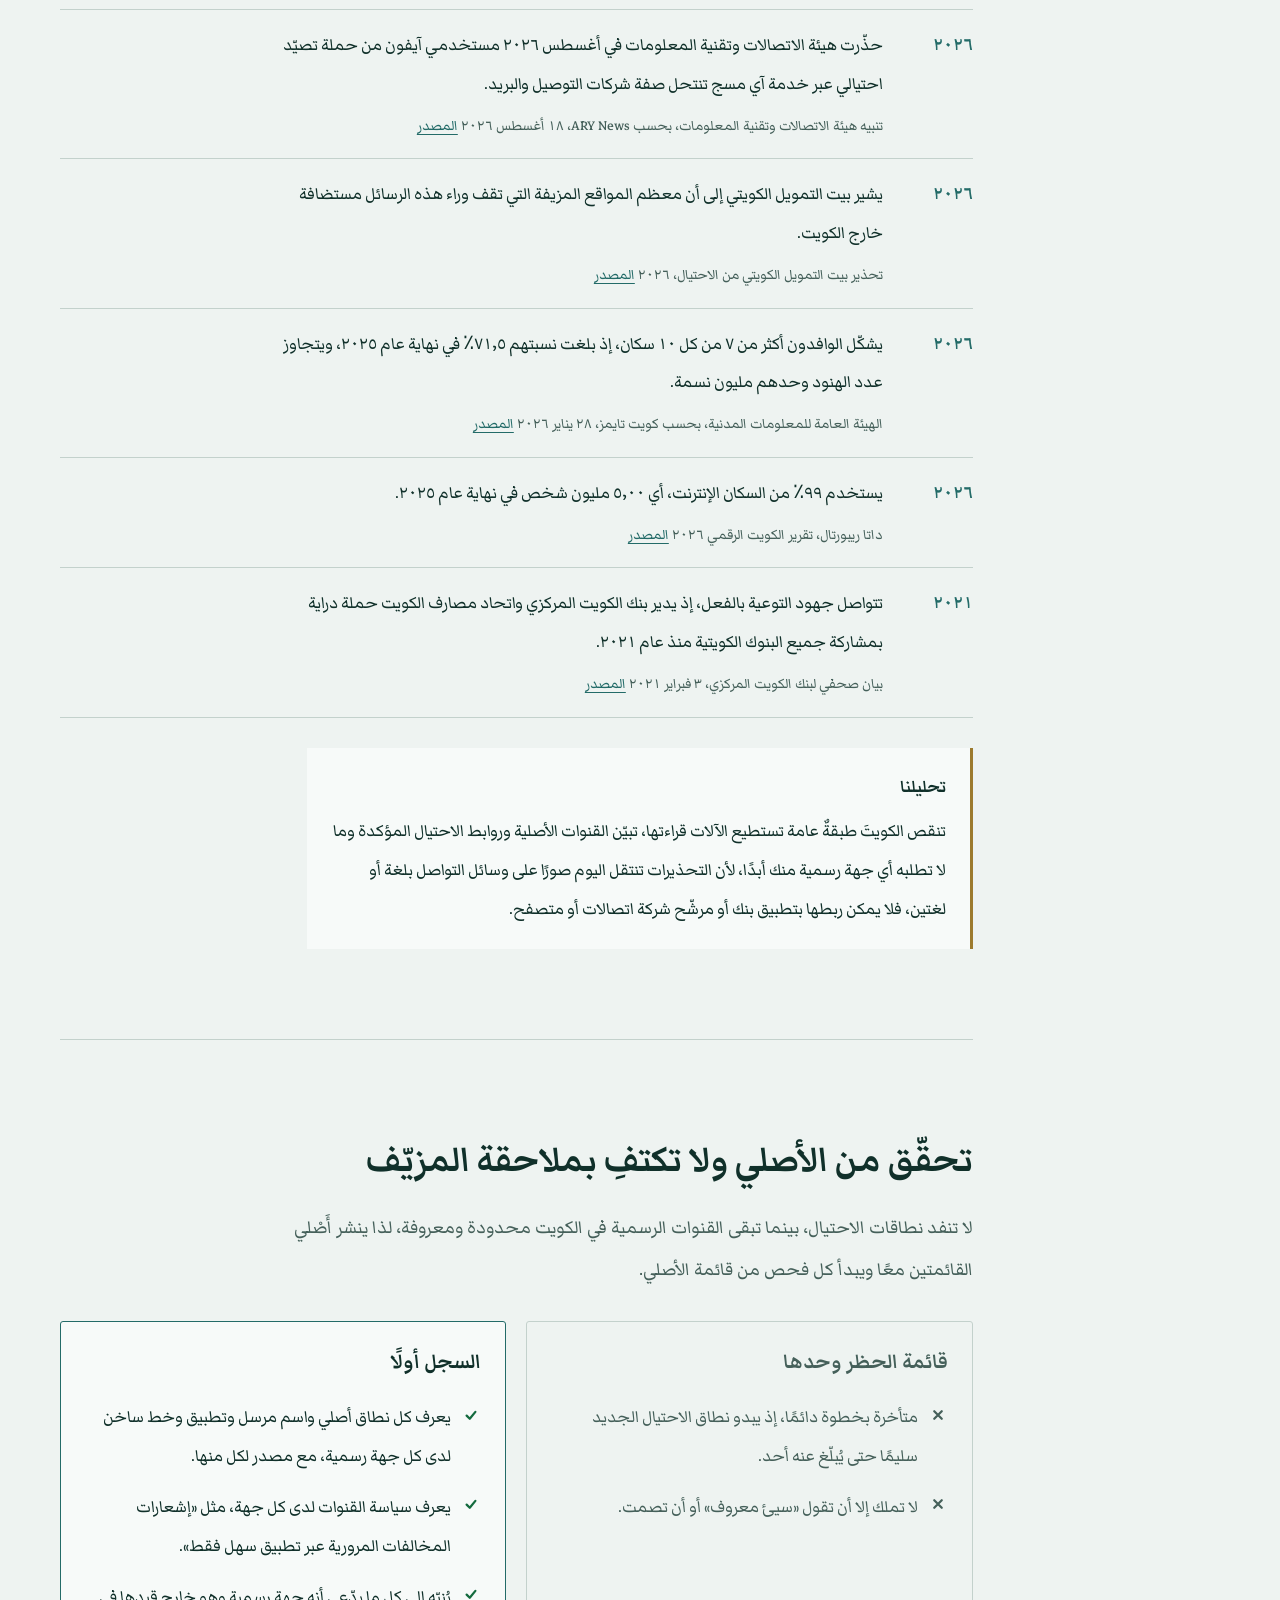
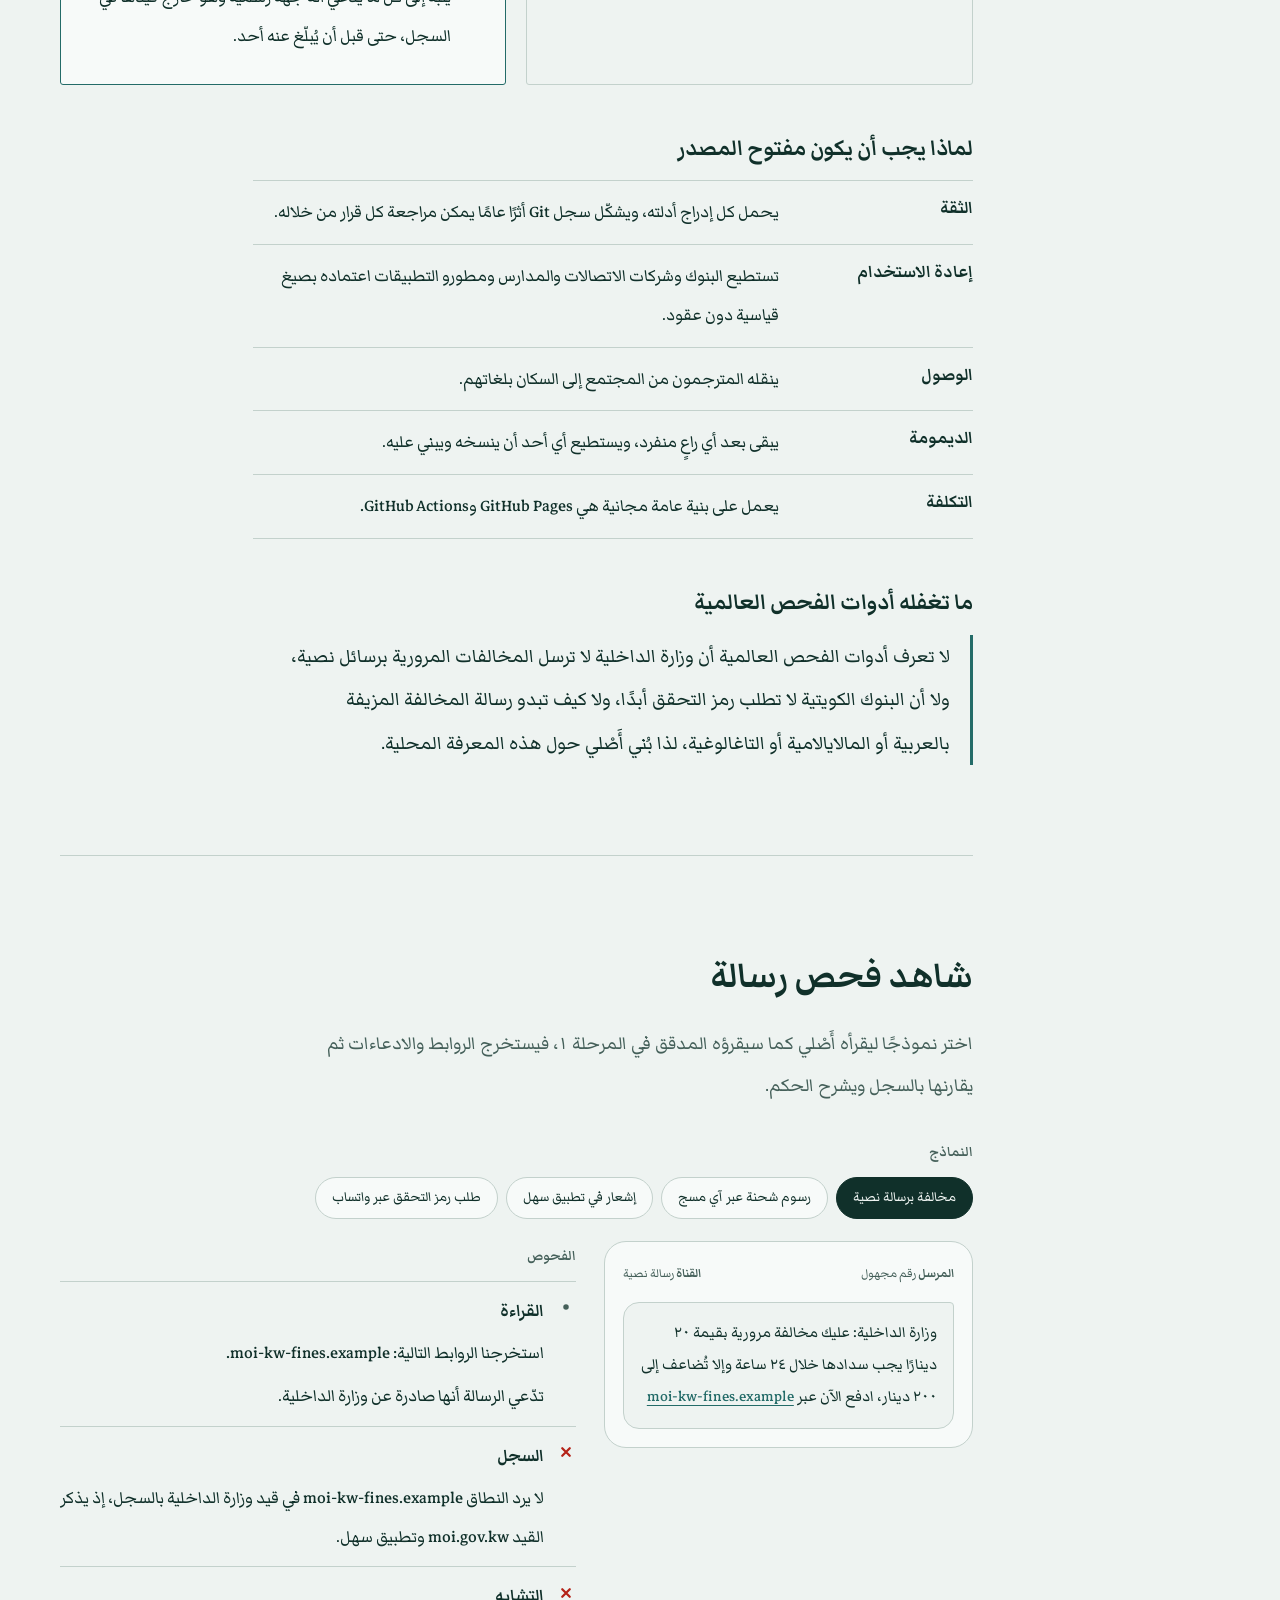
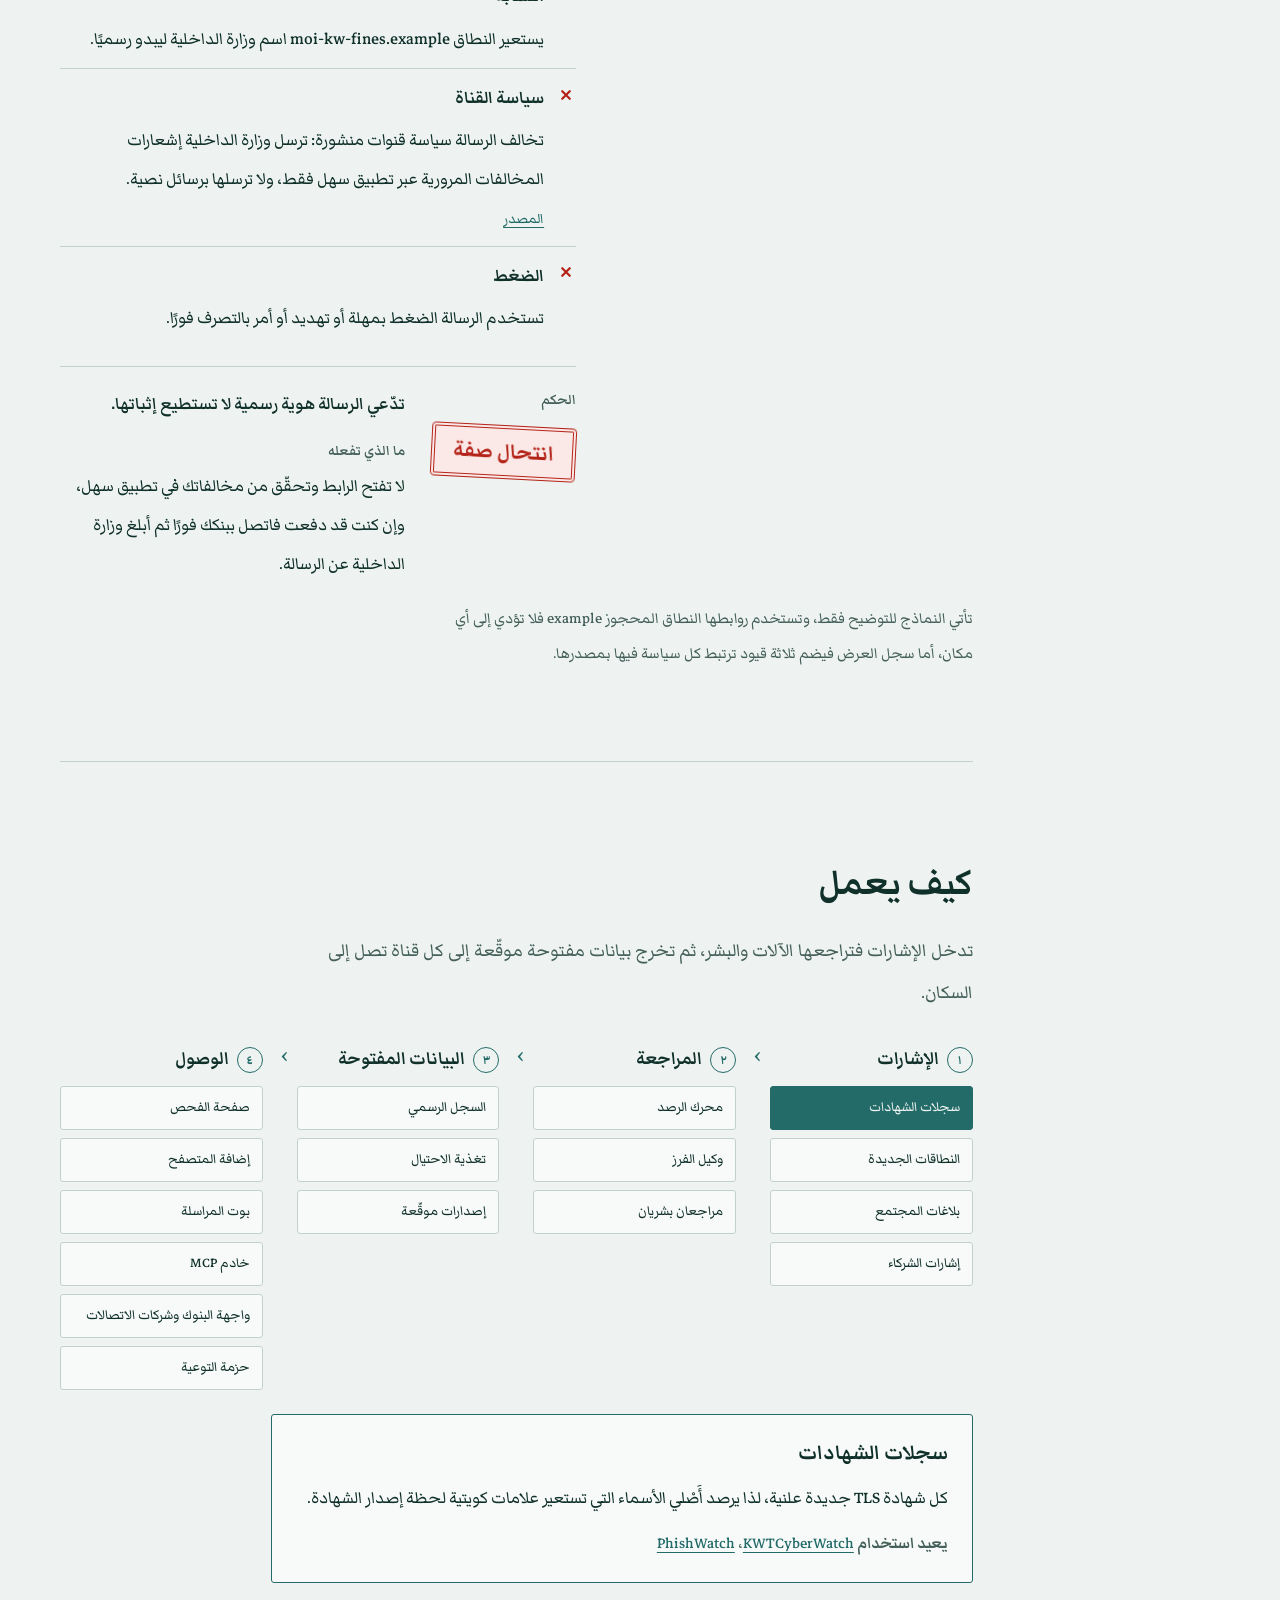
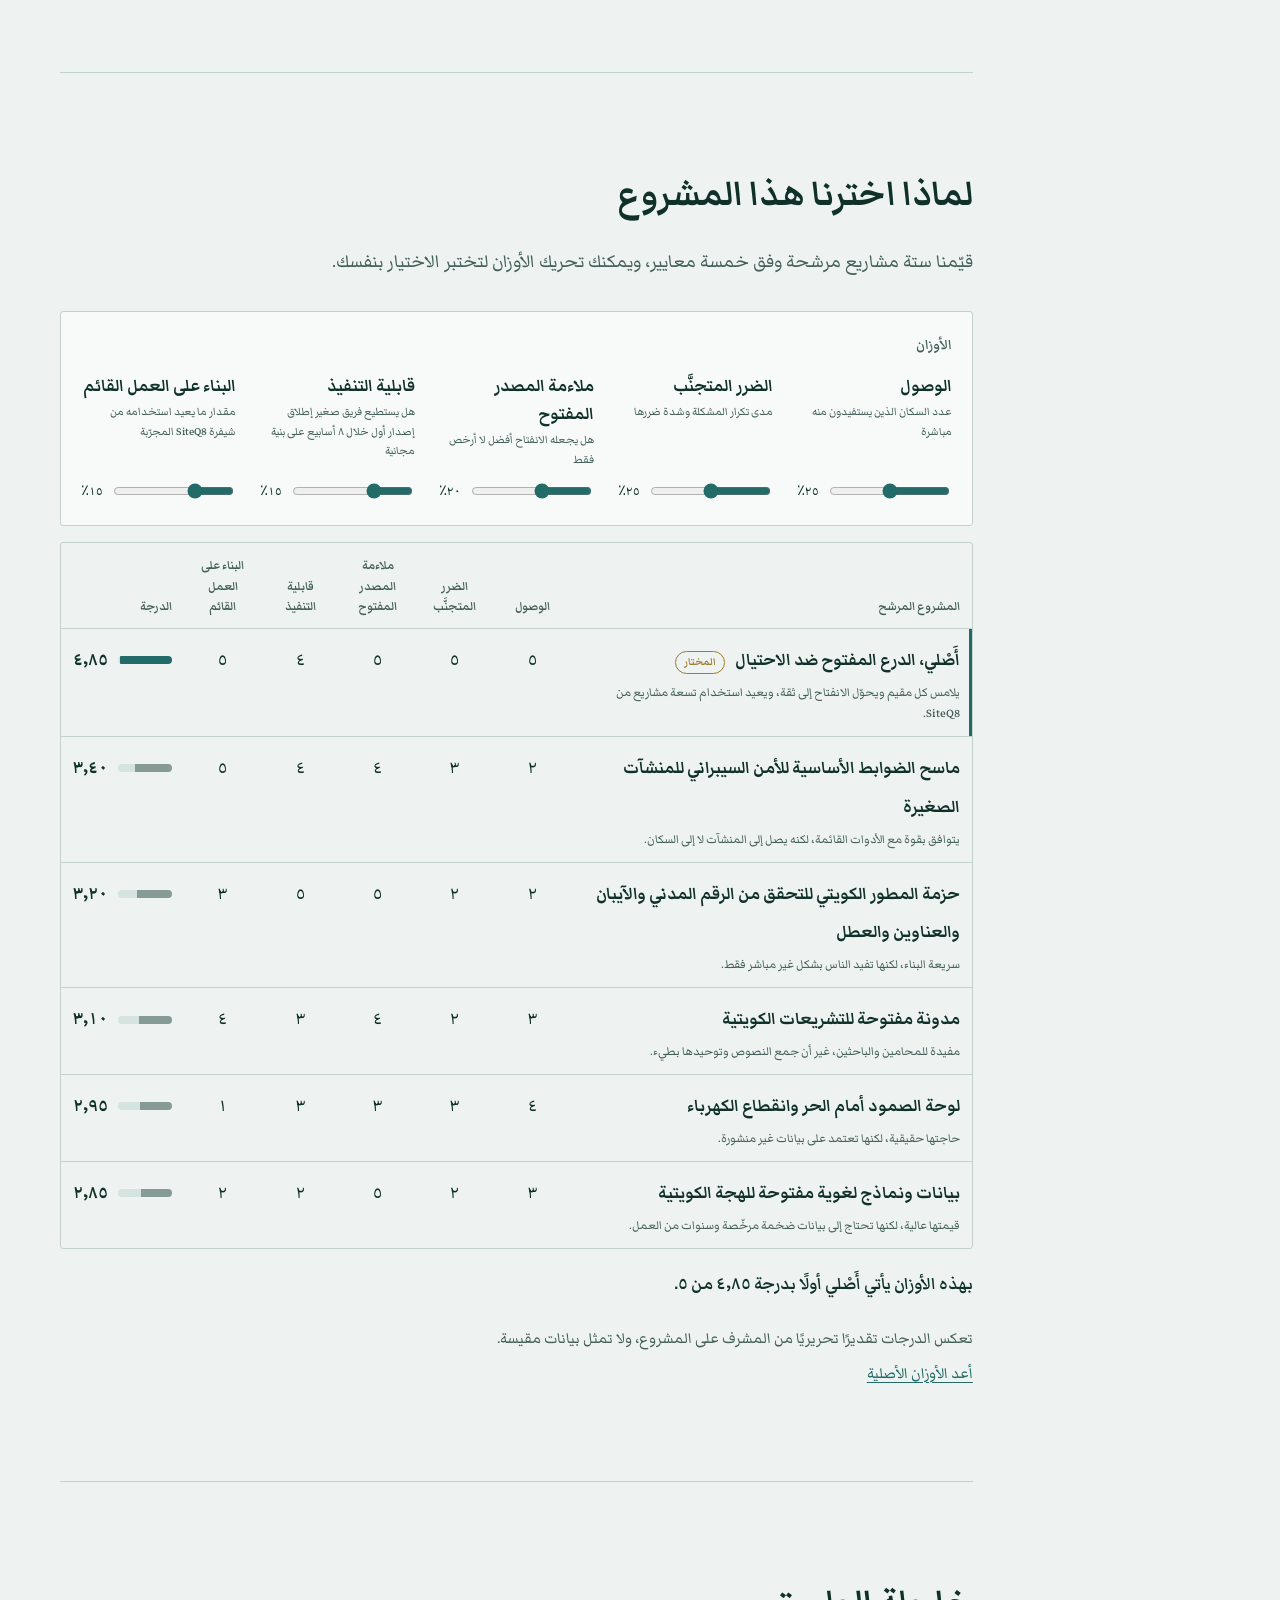
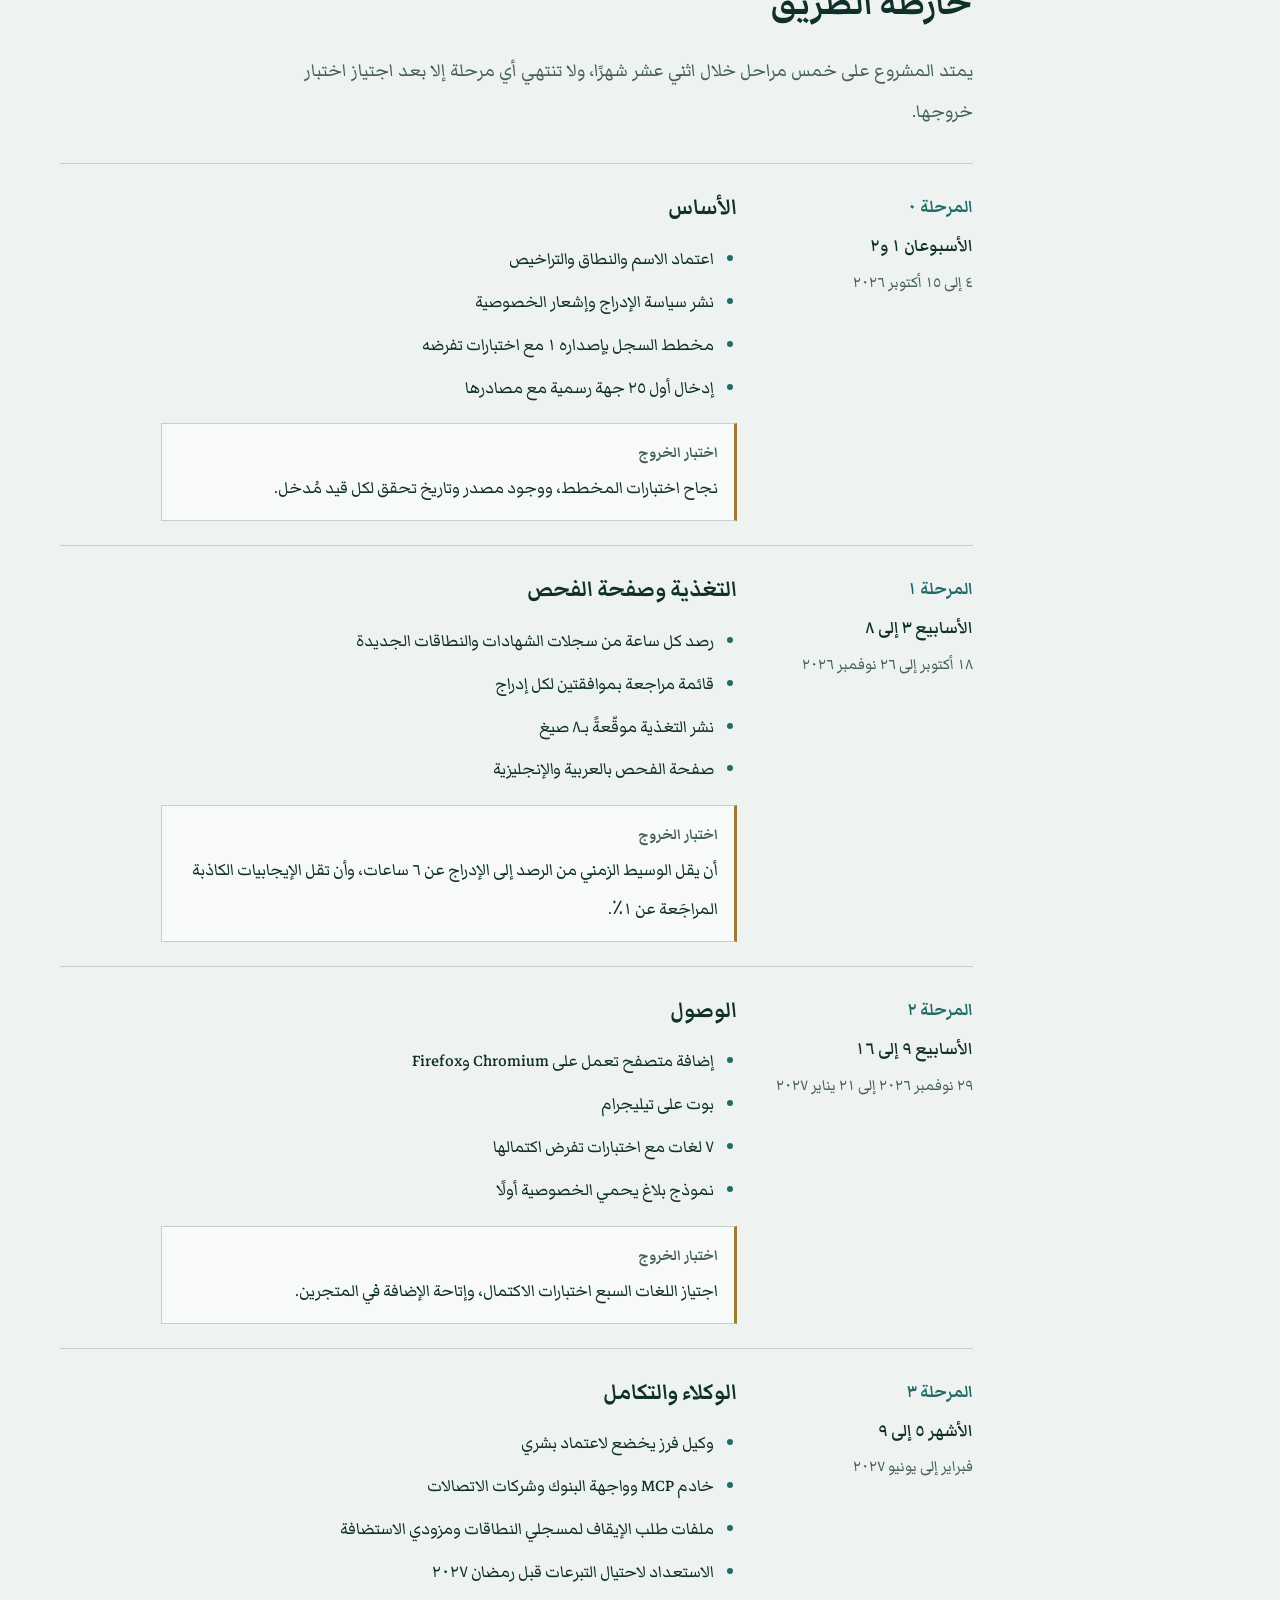
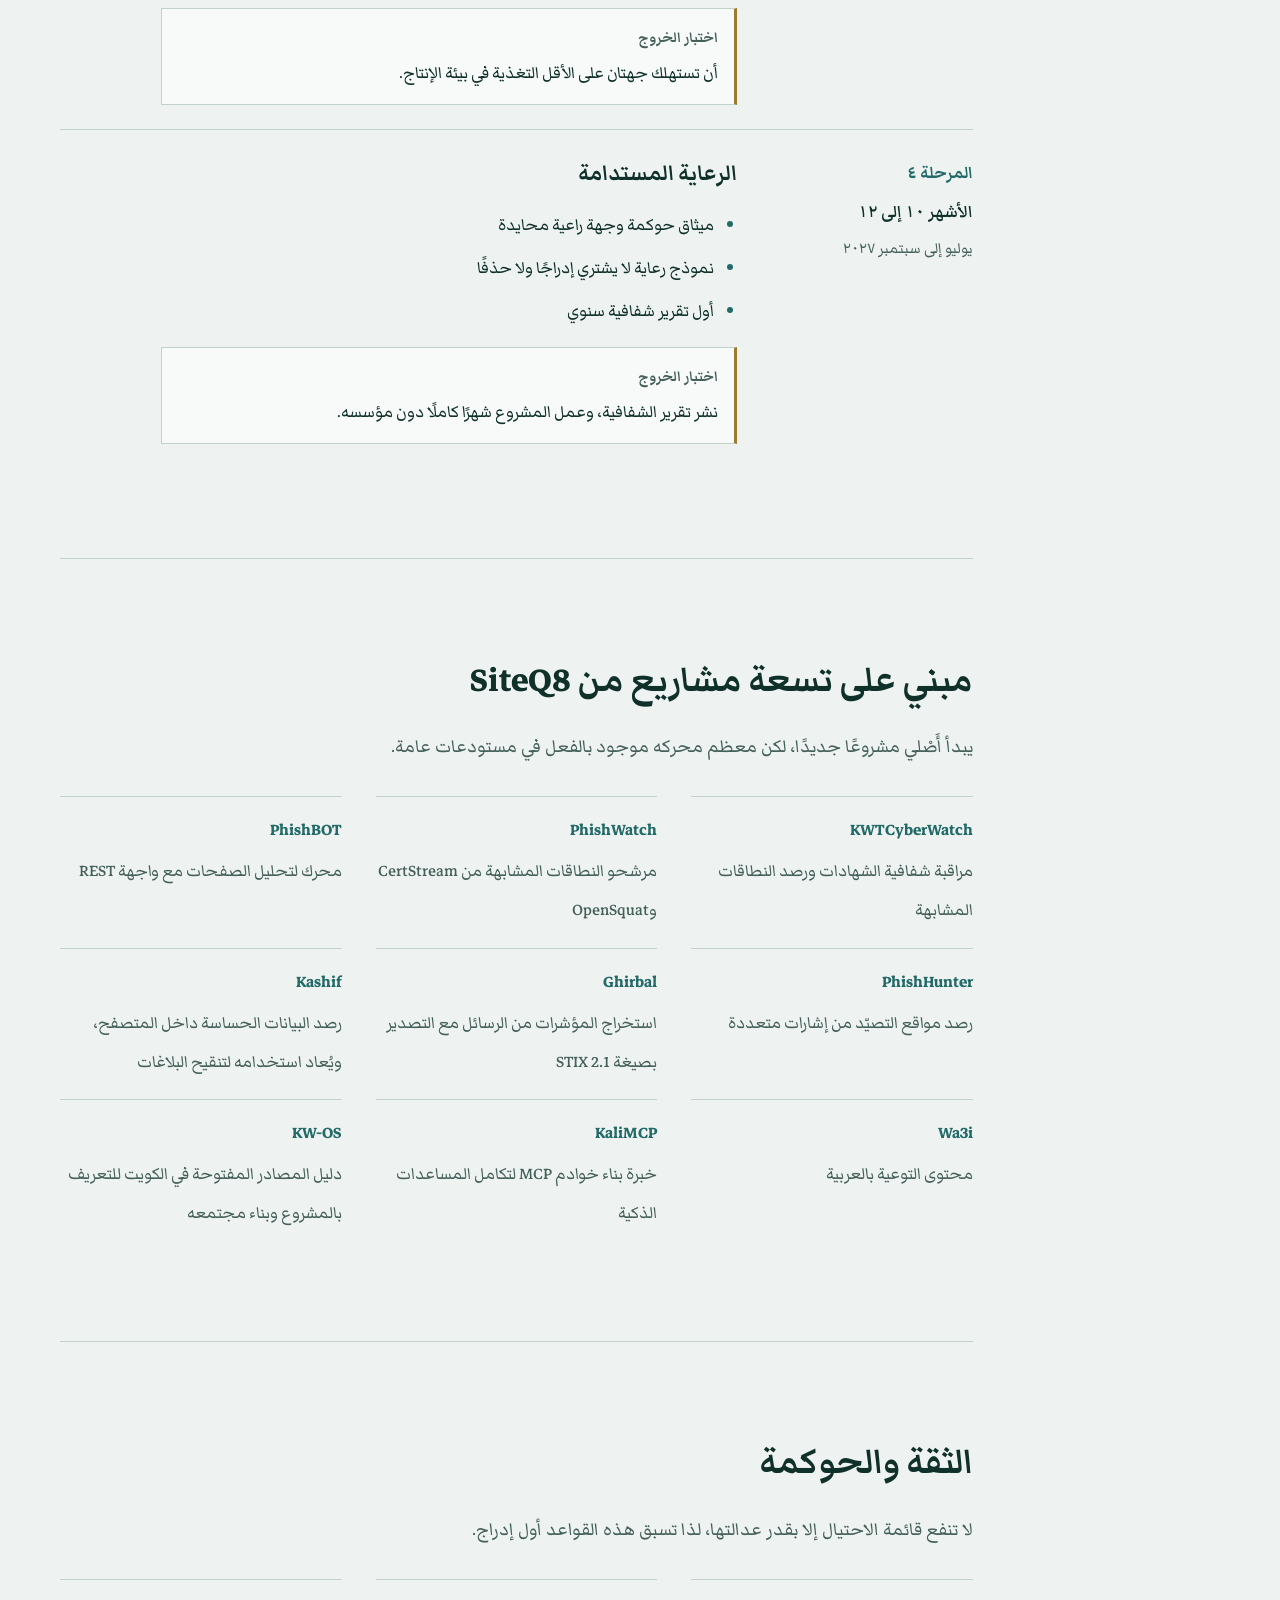
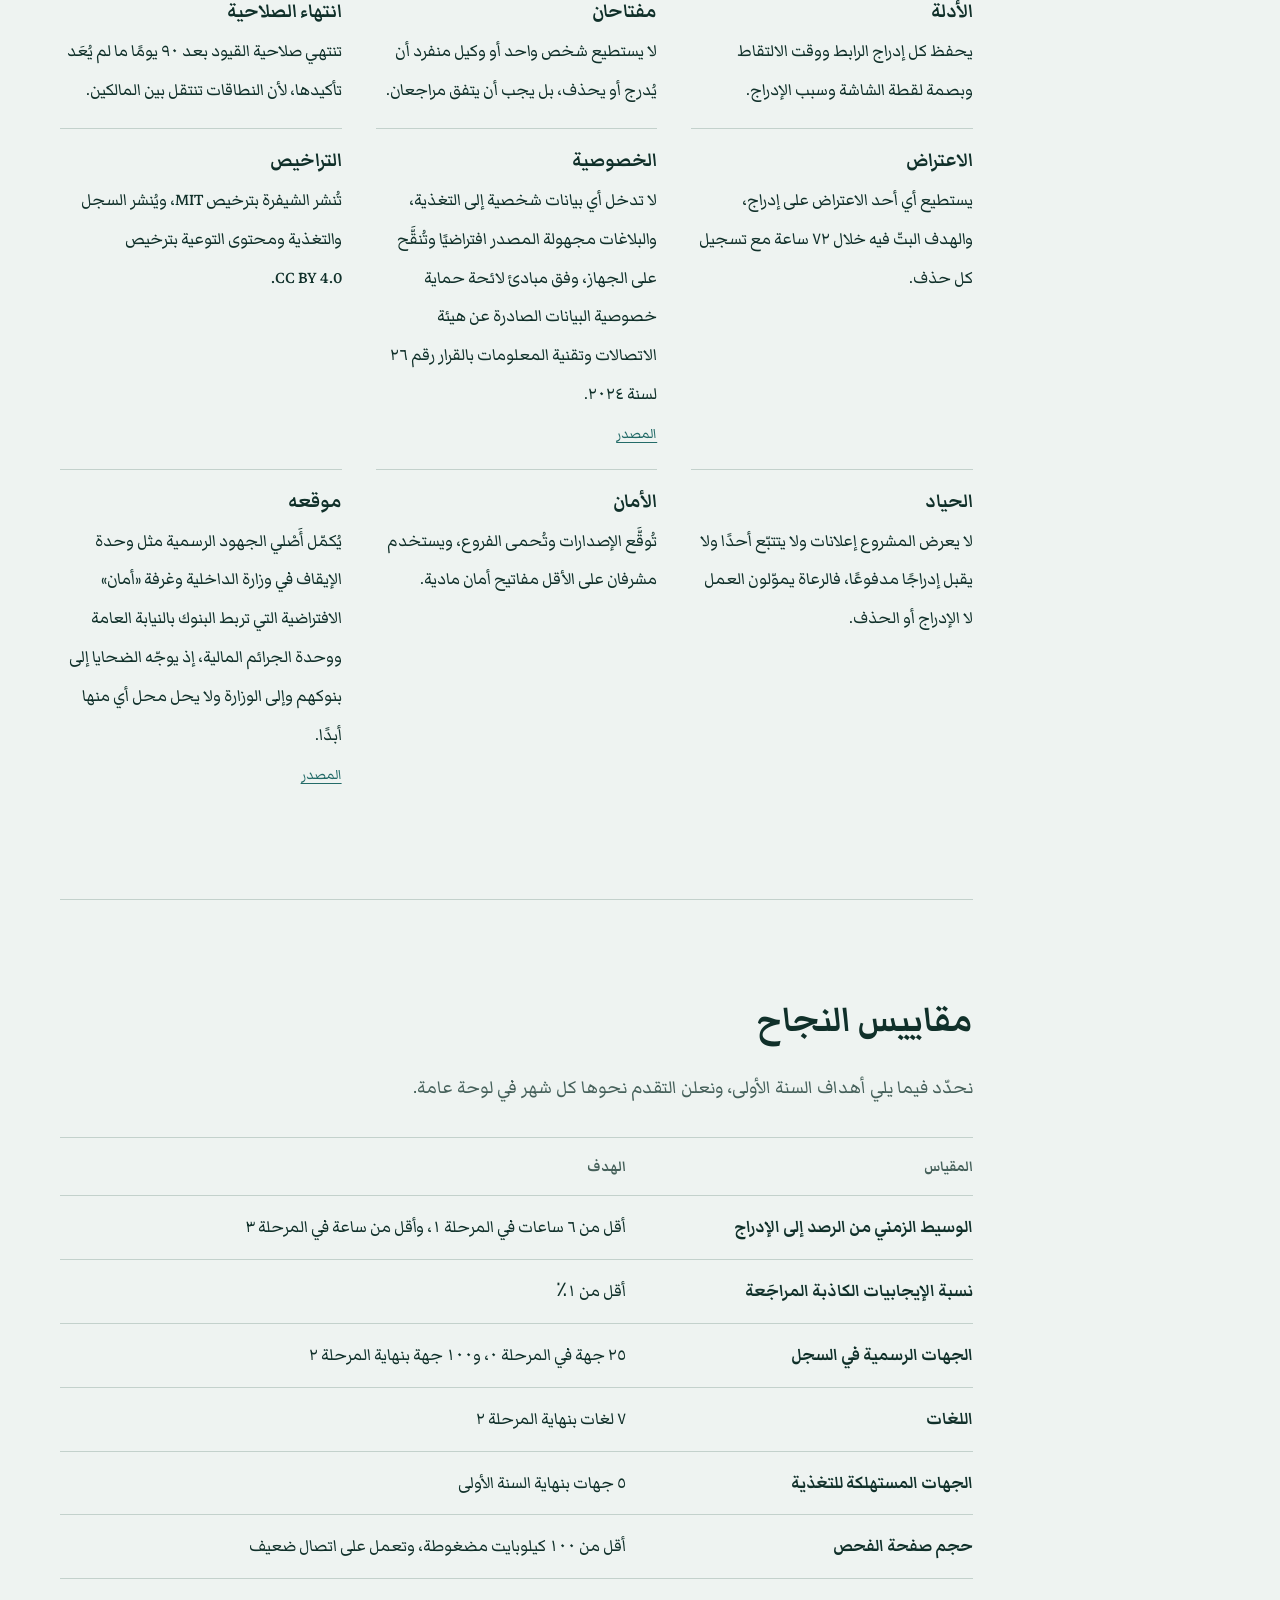
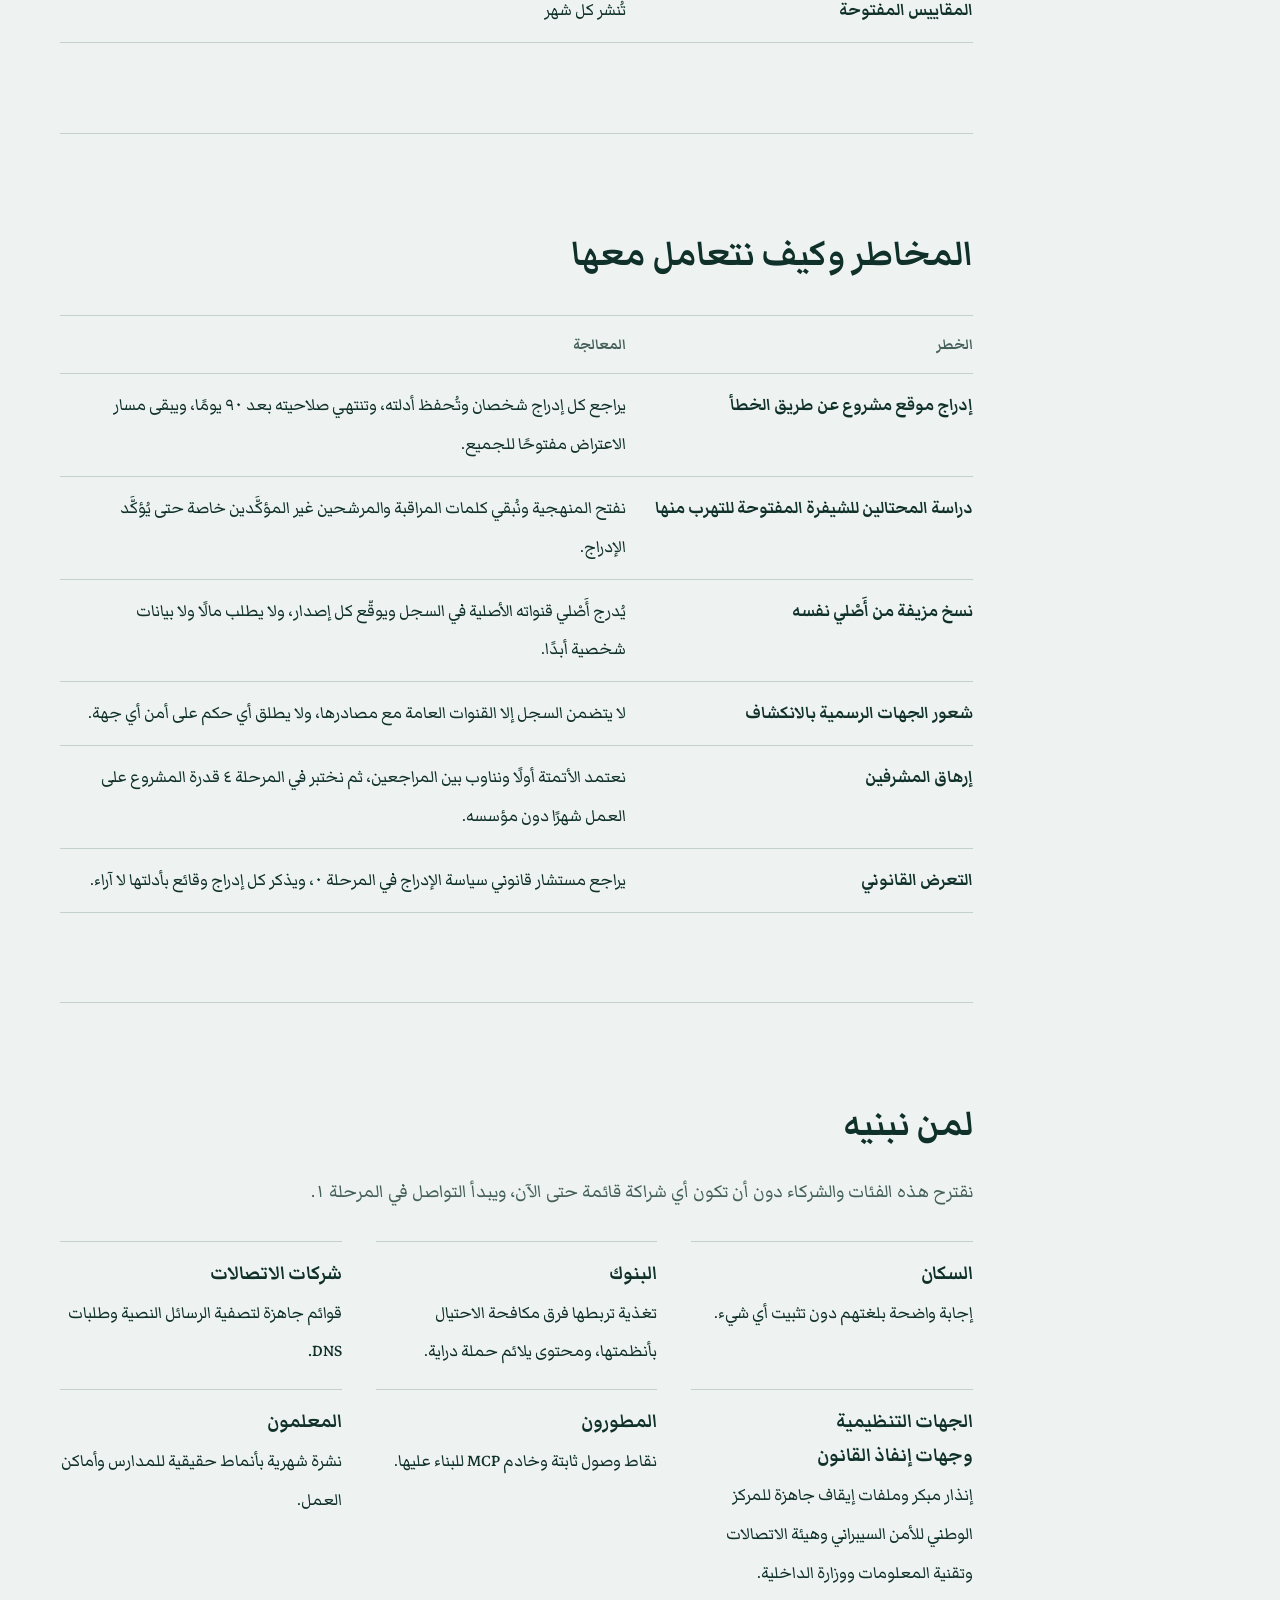
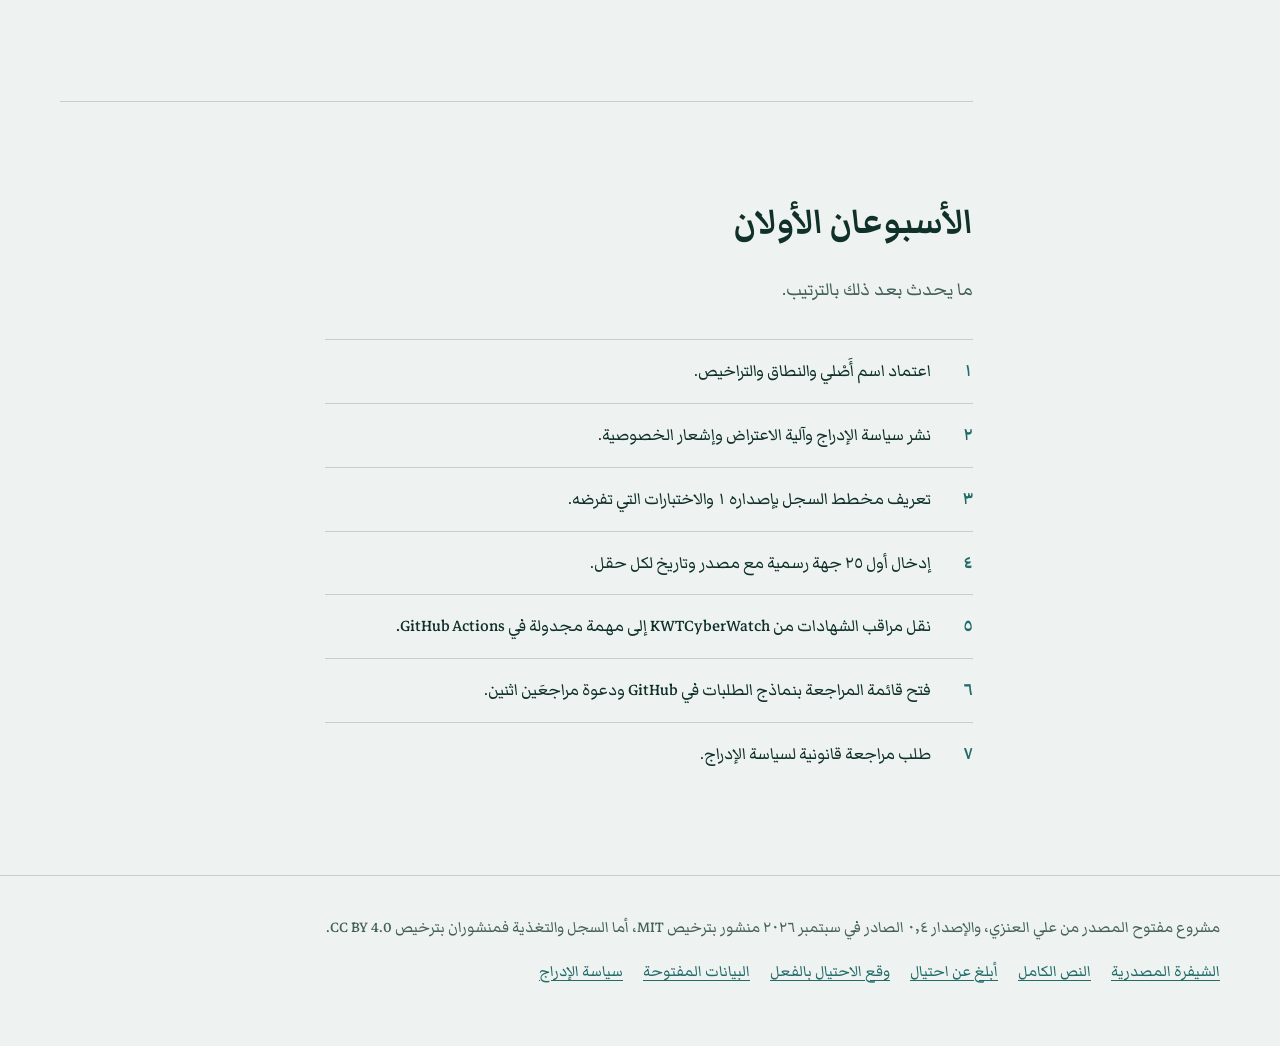
==== commit 43777f54: "Add the page for someone who has already been scammed" ====
--- a/docs/index.html
+++ b/docs/index.html
@@ -37,6 +37,7 @@
     <button id="lang" class="lang" type="button" data-t-aria="nav.langLabel"><span data-t="nav.lang">English</span></button>
     <a class="repo primary-link" href="check.html" data-t="nav.check">افحص رسالة</a>
     <a class="repo" href="report.html" data-t="nav.report">أبلغ عن احتيال</a>
+    <a class="repo" href="help.html" data-t="nav.help">وقع الاحتيال بالفعل</a>
     <a class="repo" href="https://github.com/SiteQ8/Asli" data-t="nav.repo">المصدر على GitHub</a>
   </div>
 </header>
@@ -212,6 +213,7 @@
       <a href="https://github.com/SiteQ8/Asli" data-t="footer.source"></a>
       <a id="full-text" href="https://github.com/SiteQ8/Asli/blob/main/PROJECT.ar.md" data-t="footer.text"></a>
       <a href="report.html" data-t="nav.report"></a>
+      <a href="help.html" data-t="nav.help"></a>
       <a href="data/registry.json" data-t="footer.data"></a>
       <a href="https://github.com/SiteQ8/Asli/blob/main/LISTING-POLICY.md" data-t="footer.policy"></a>
     </p>
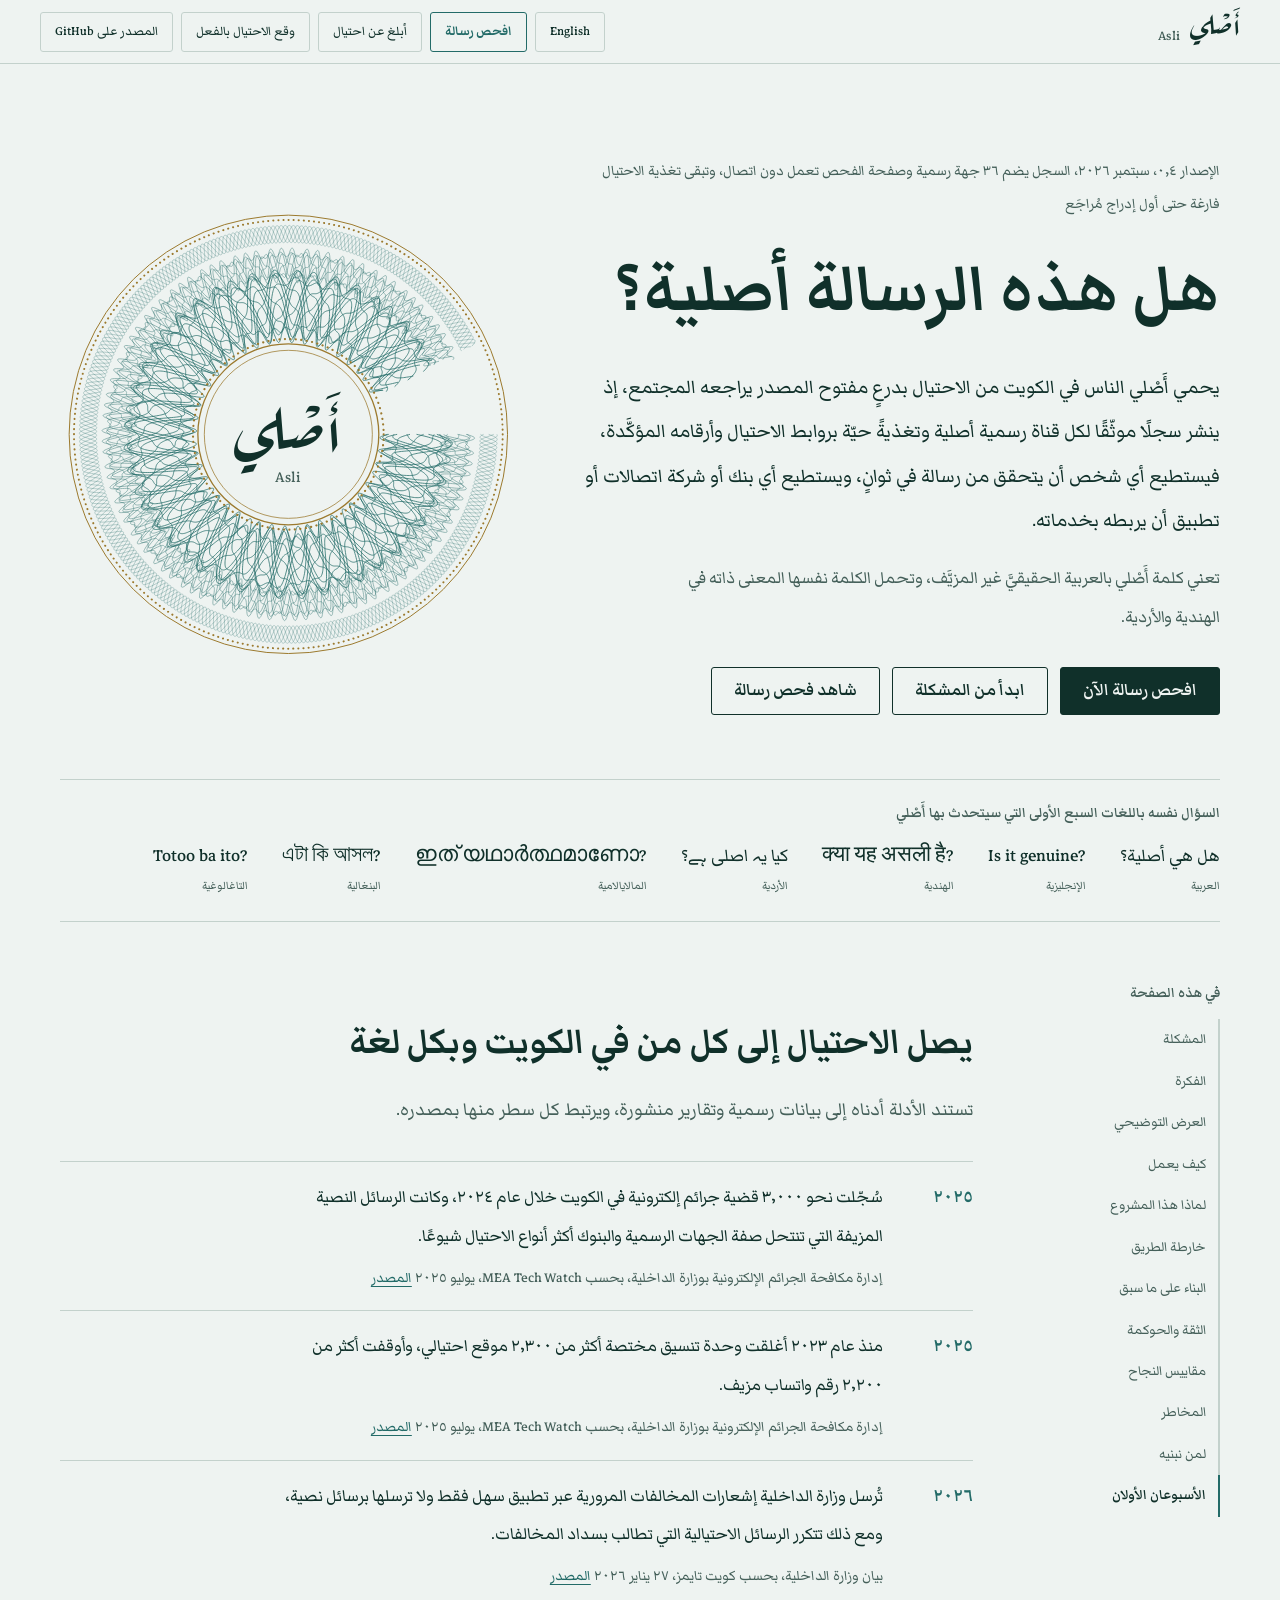
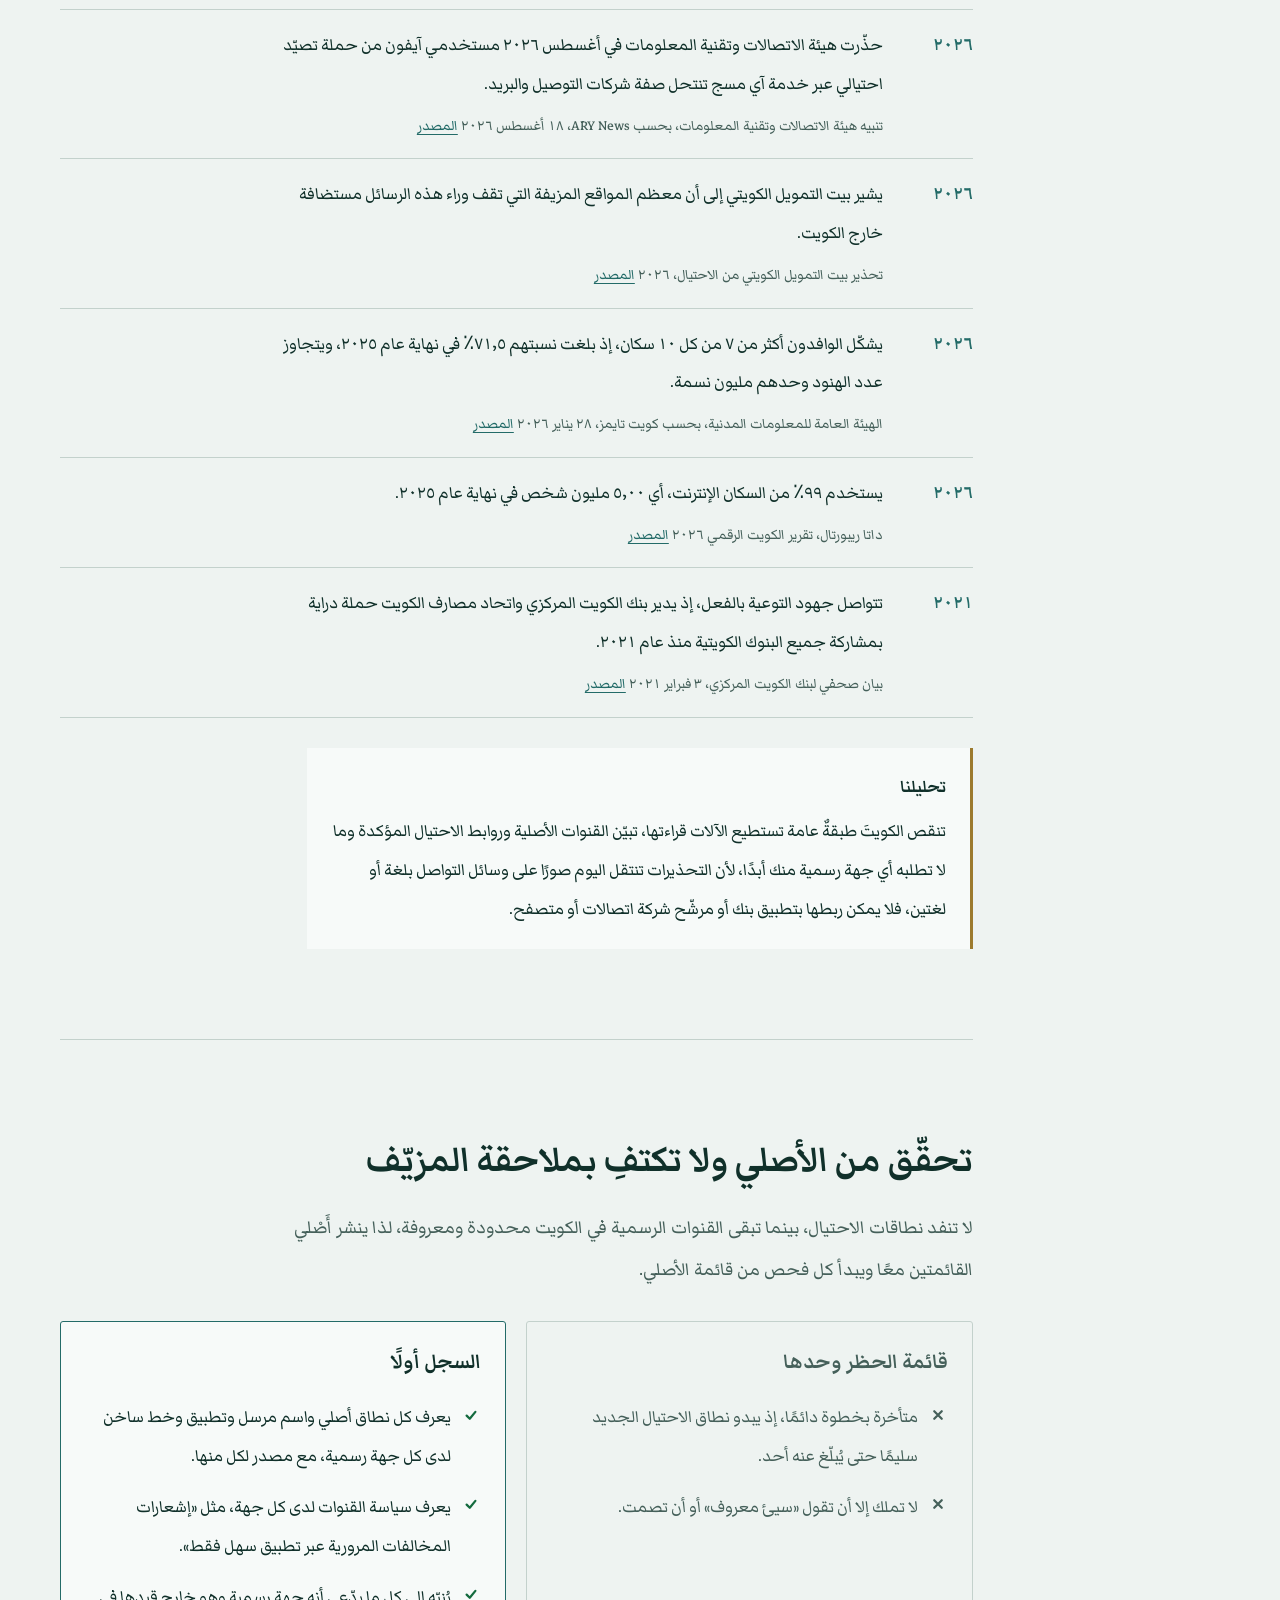
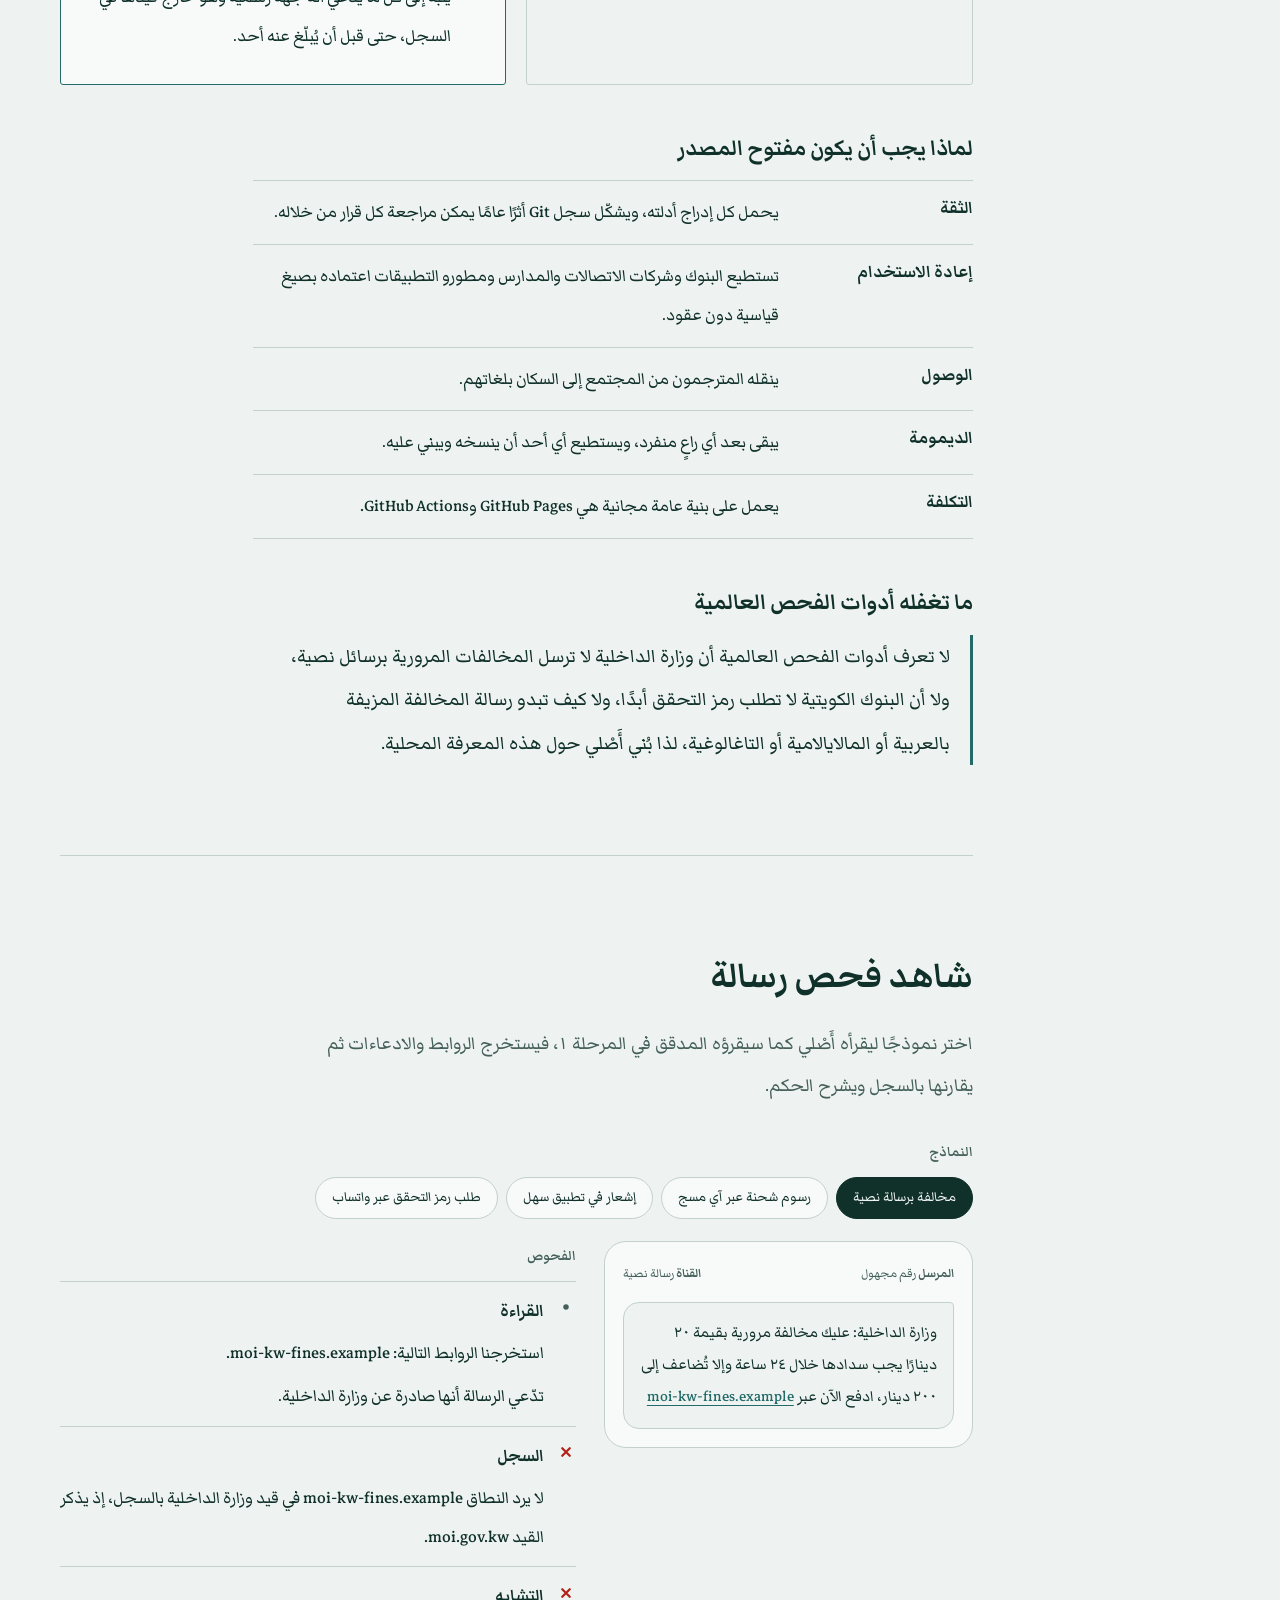
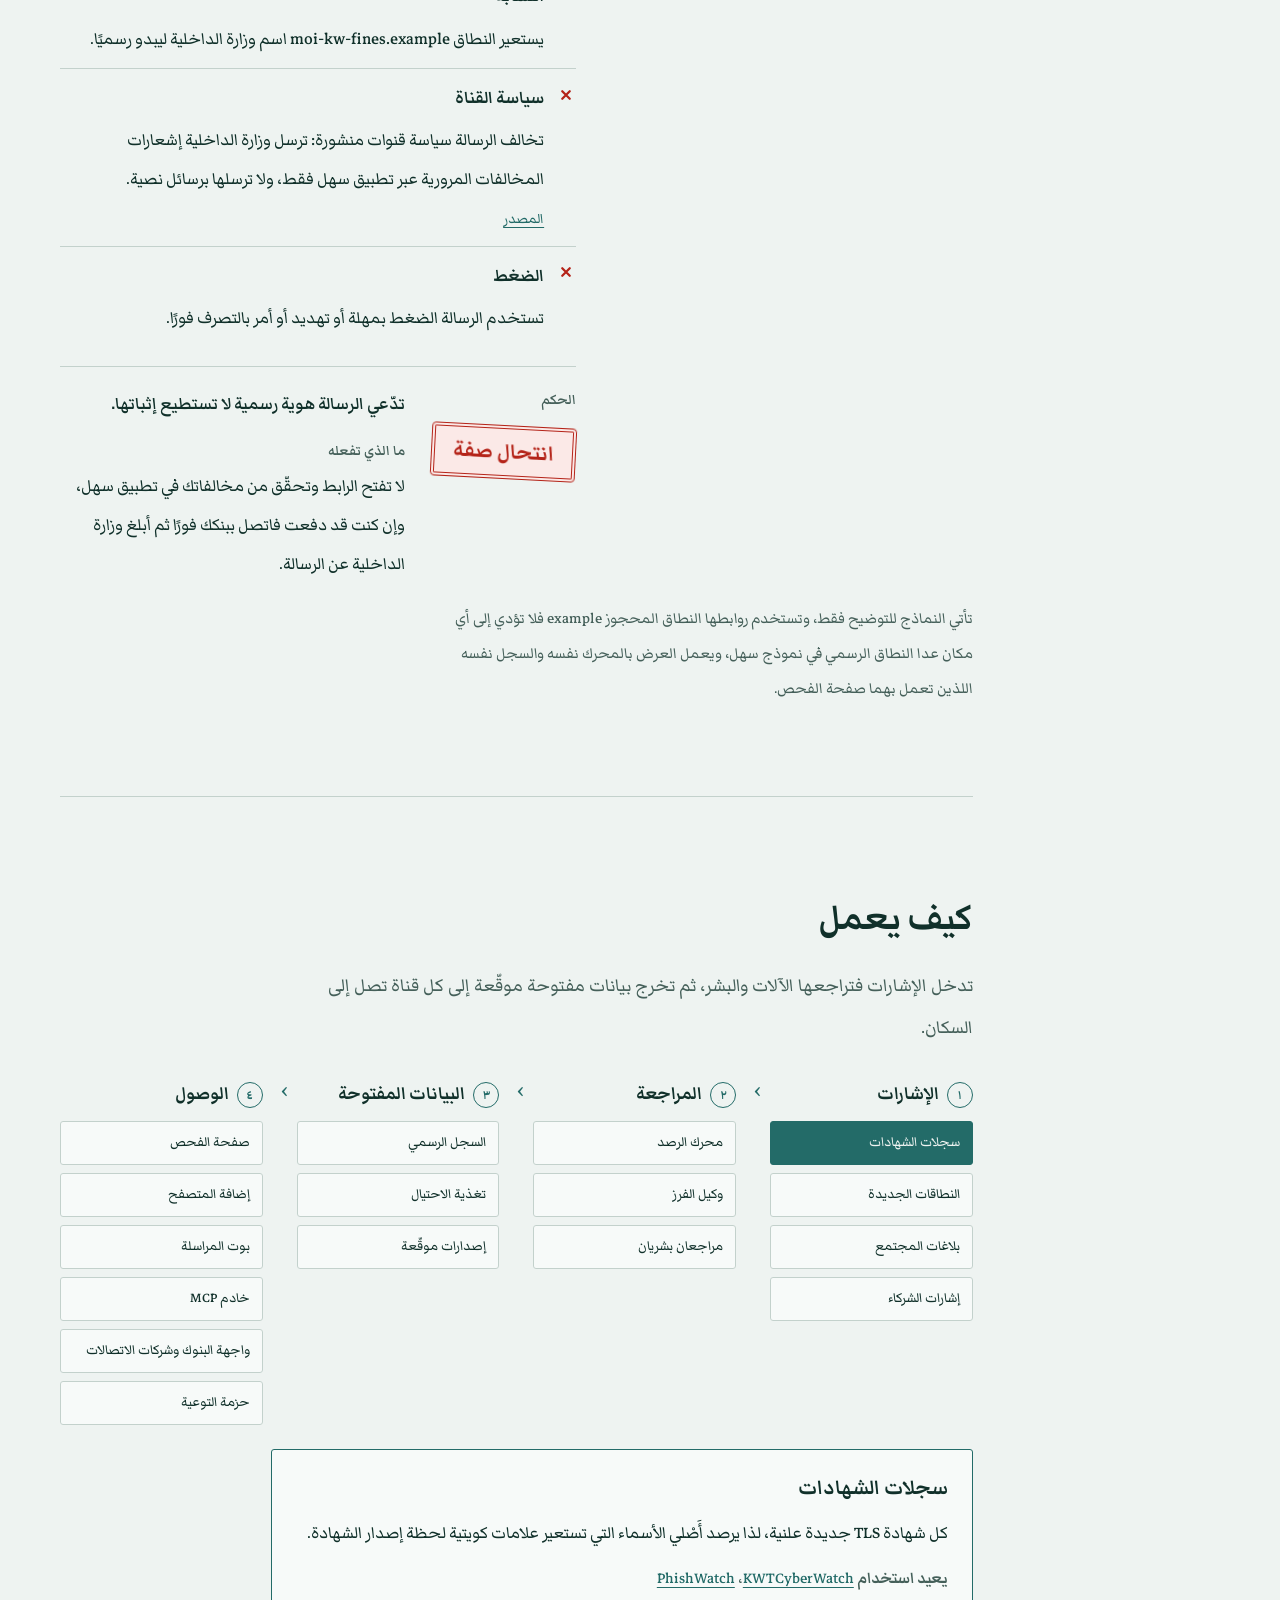
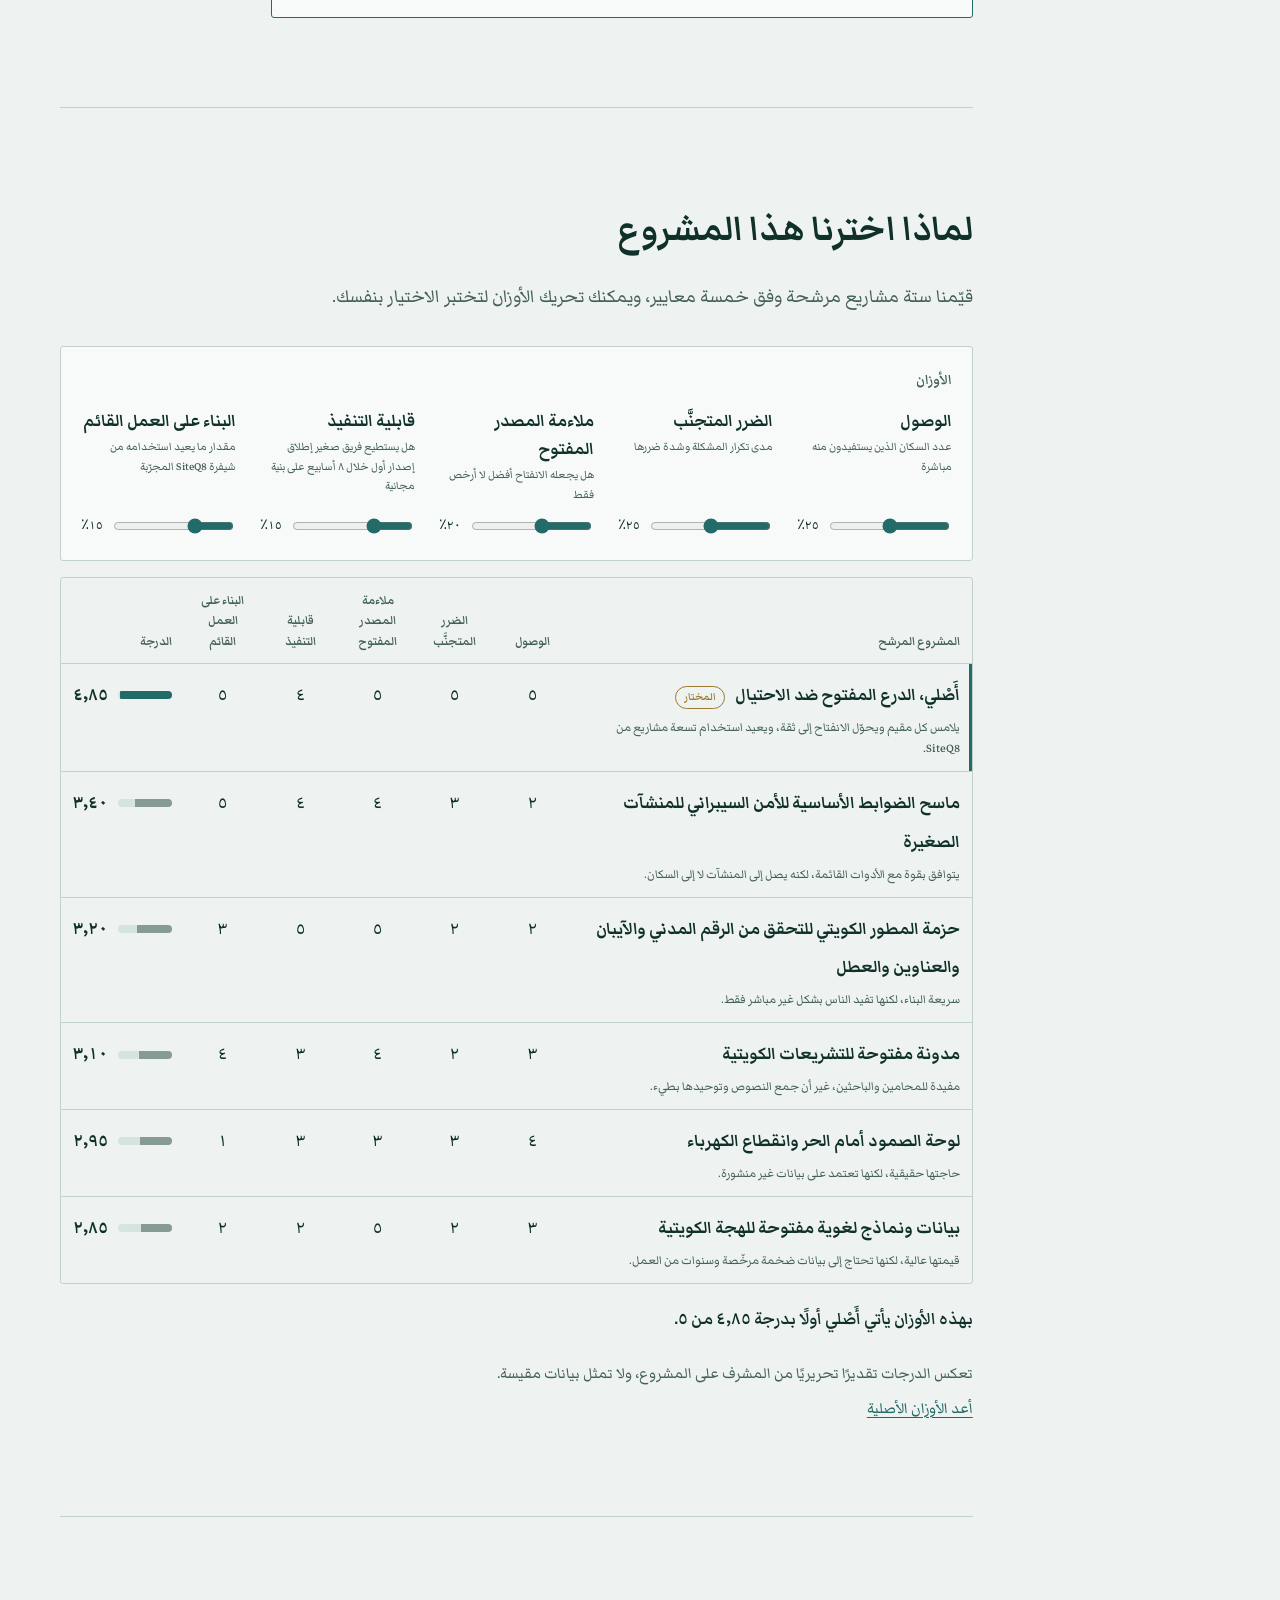
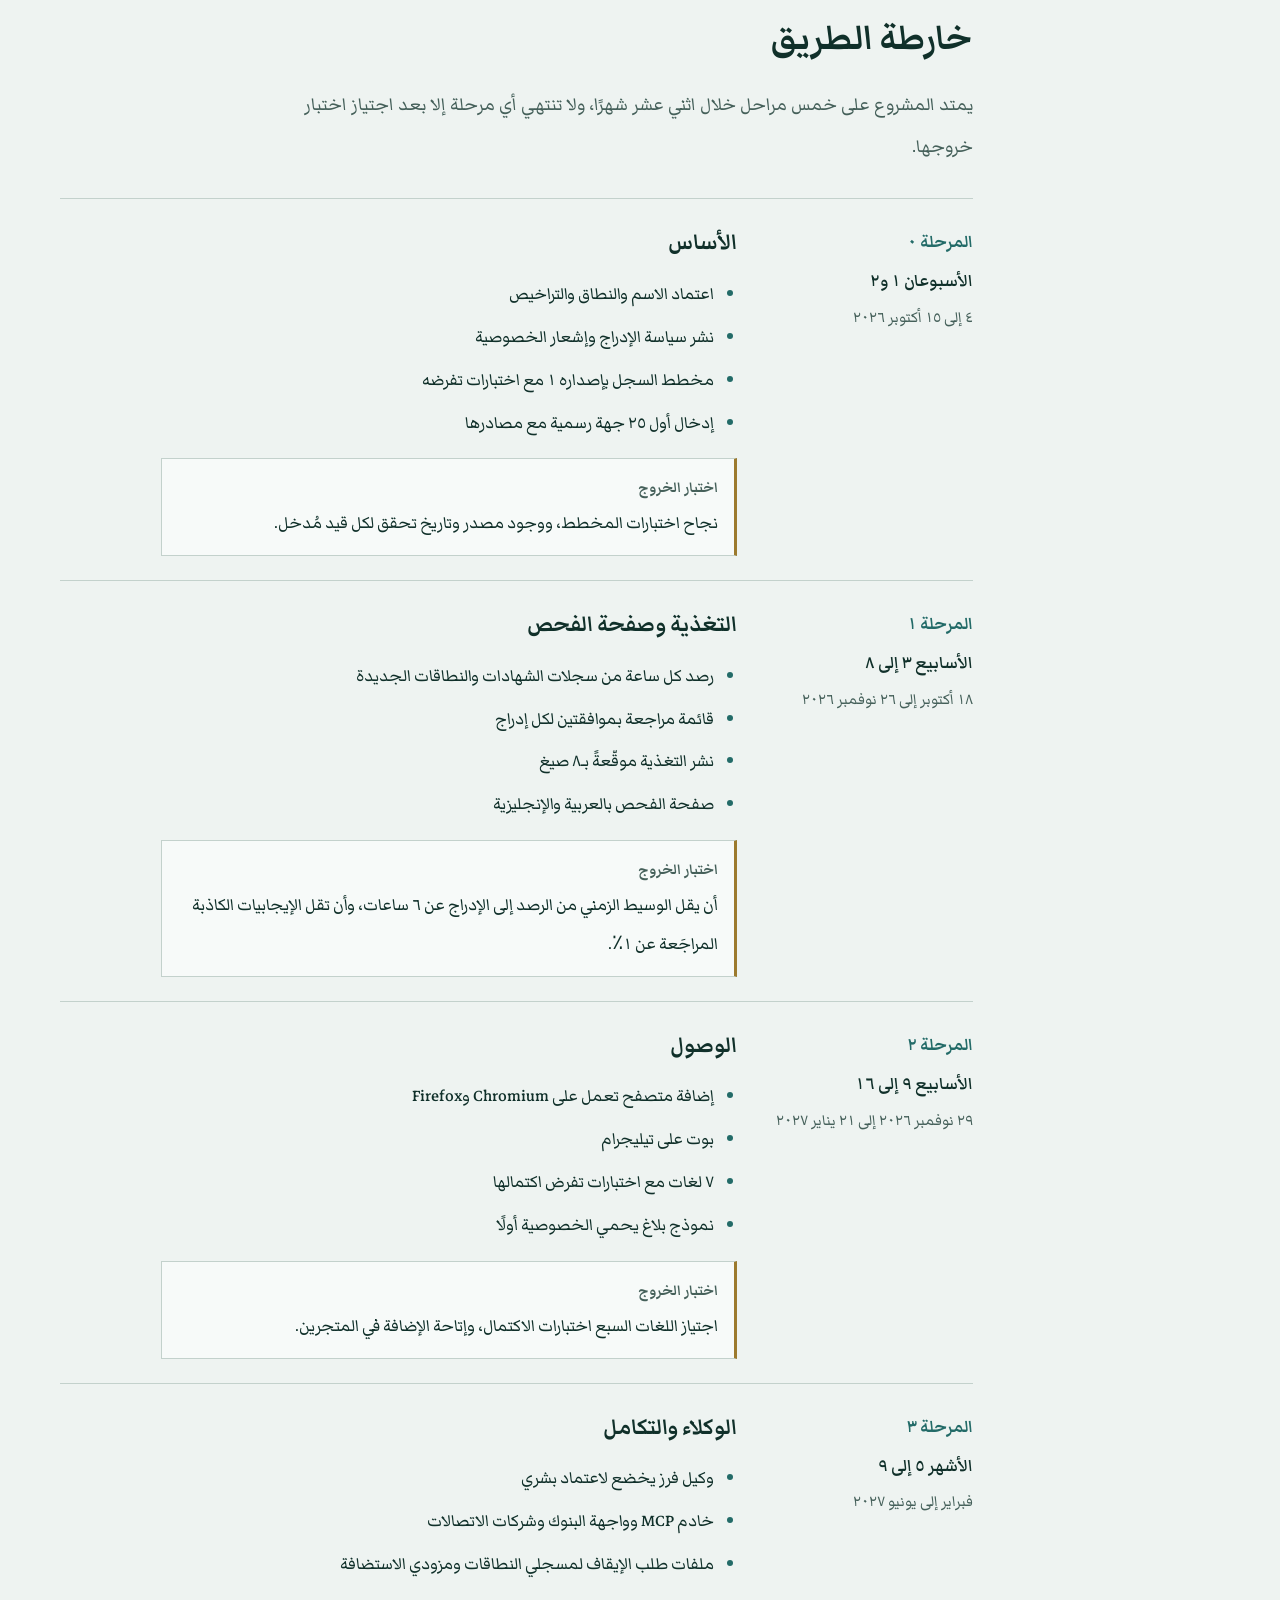
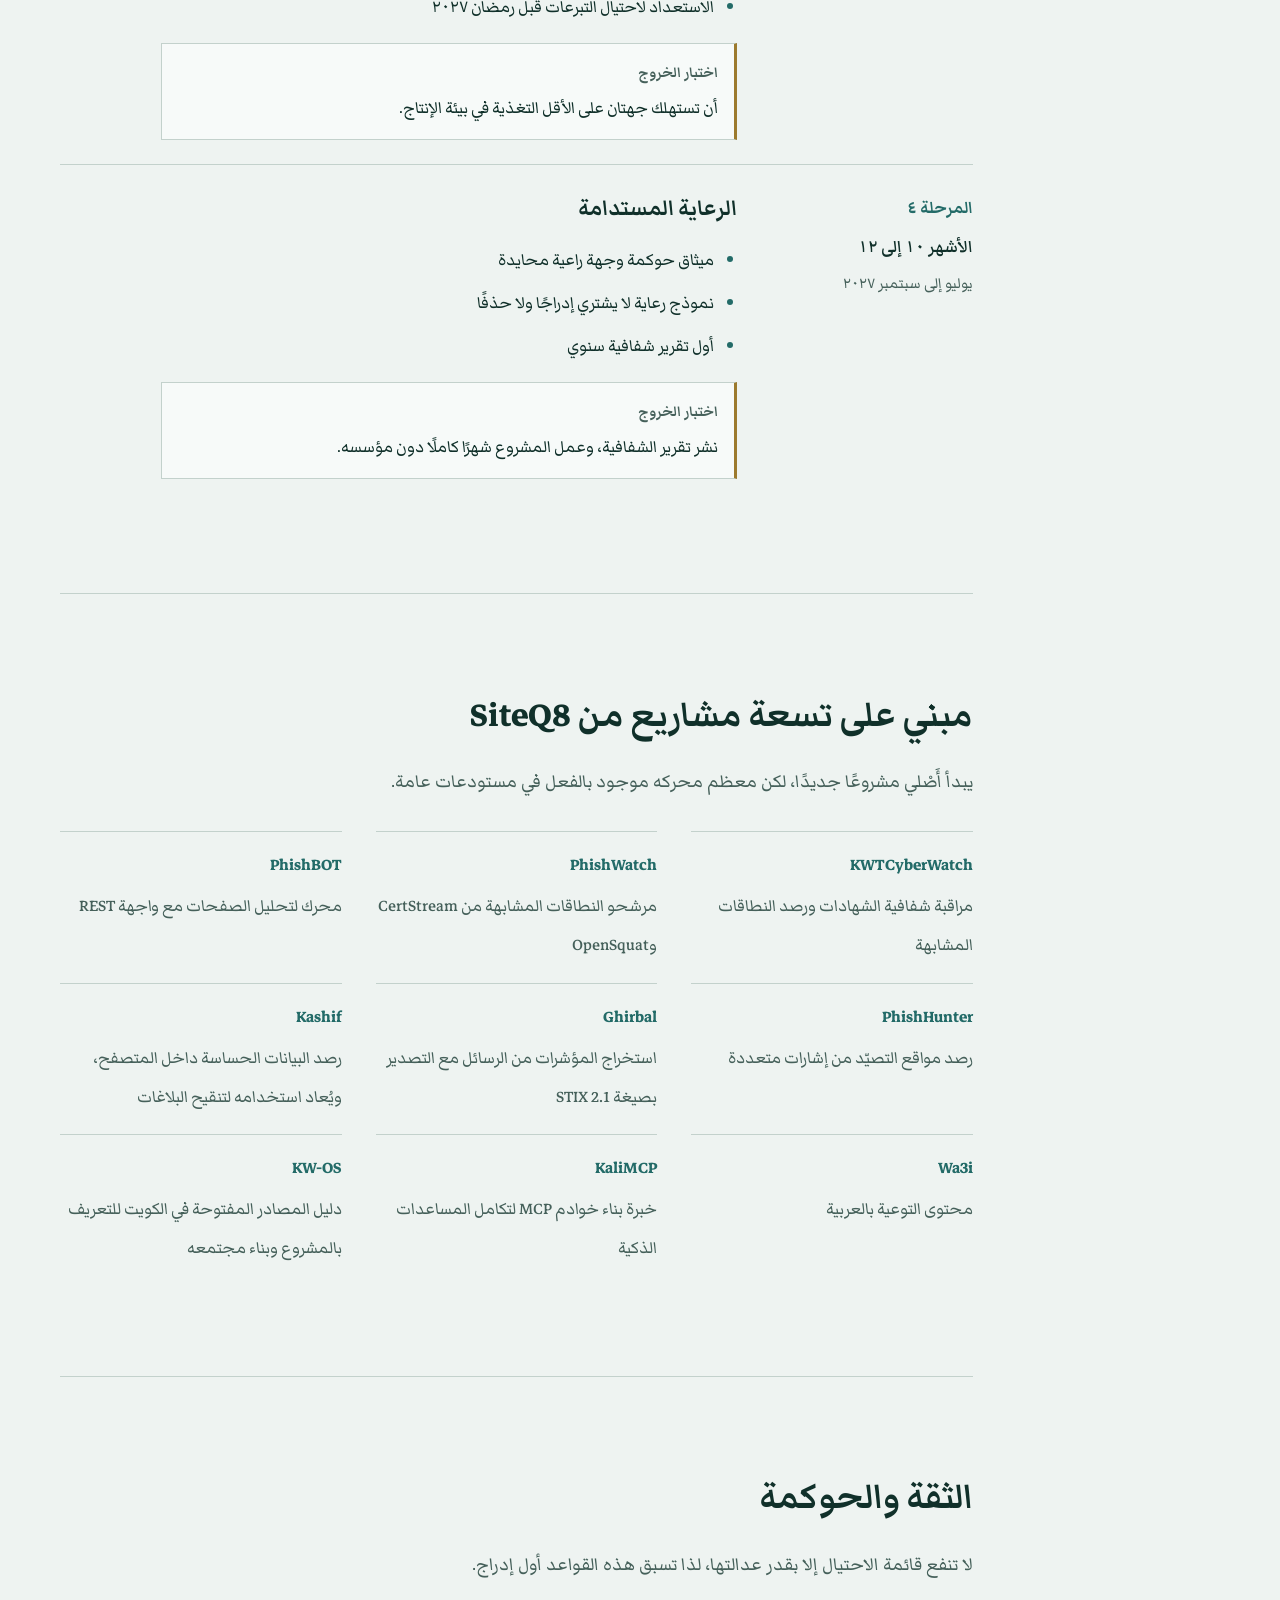
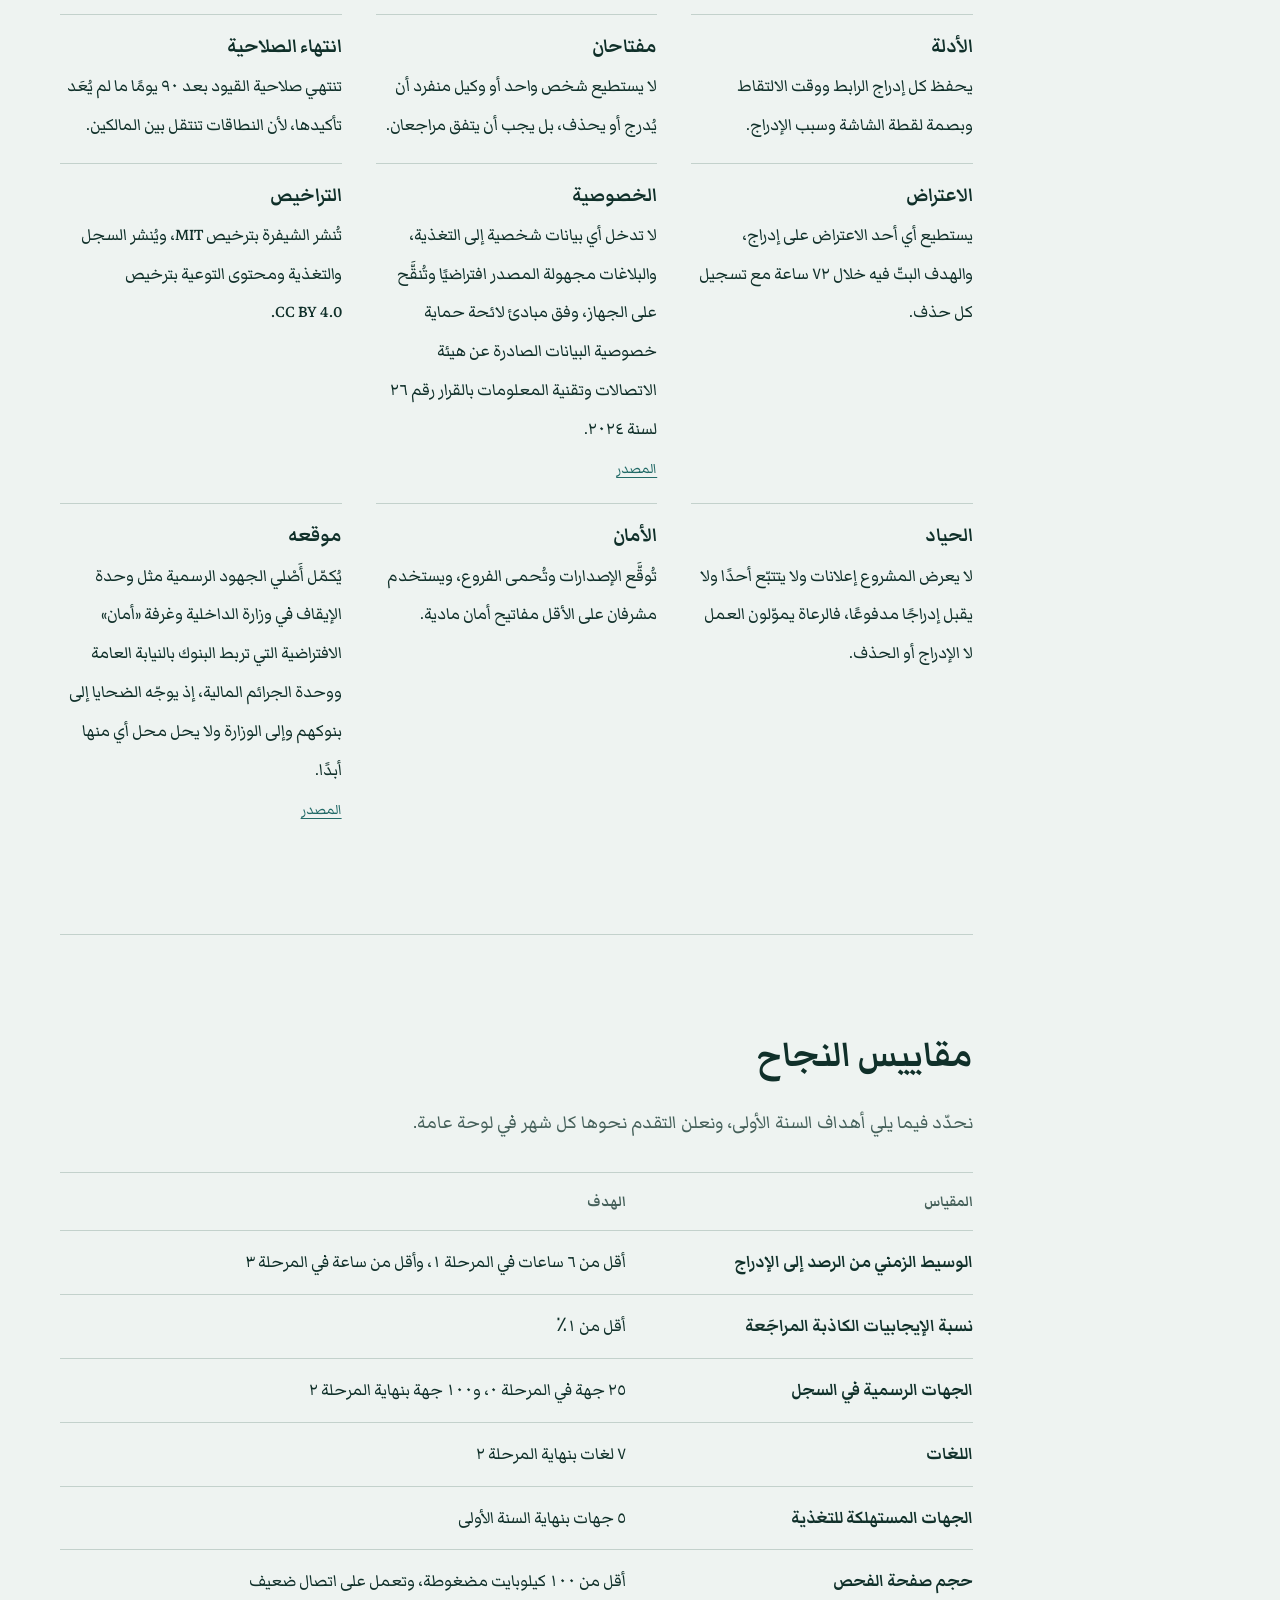
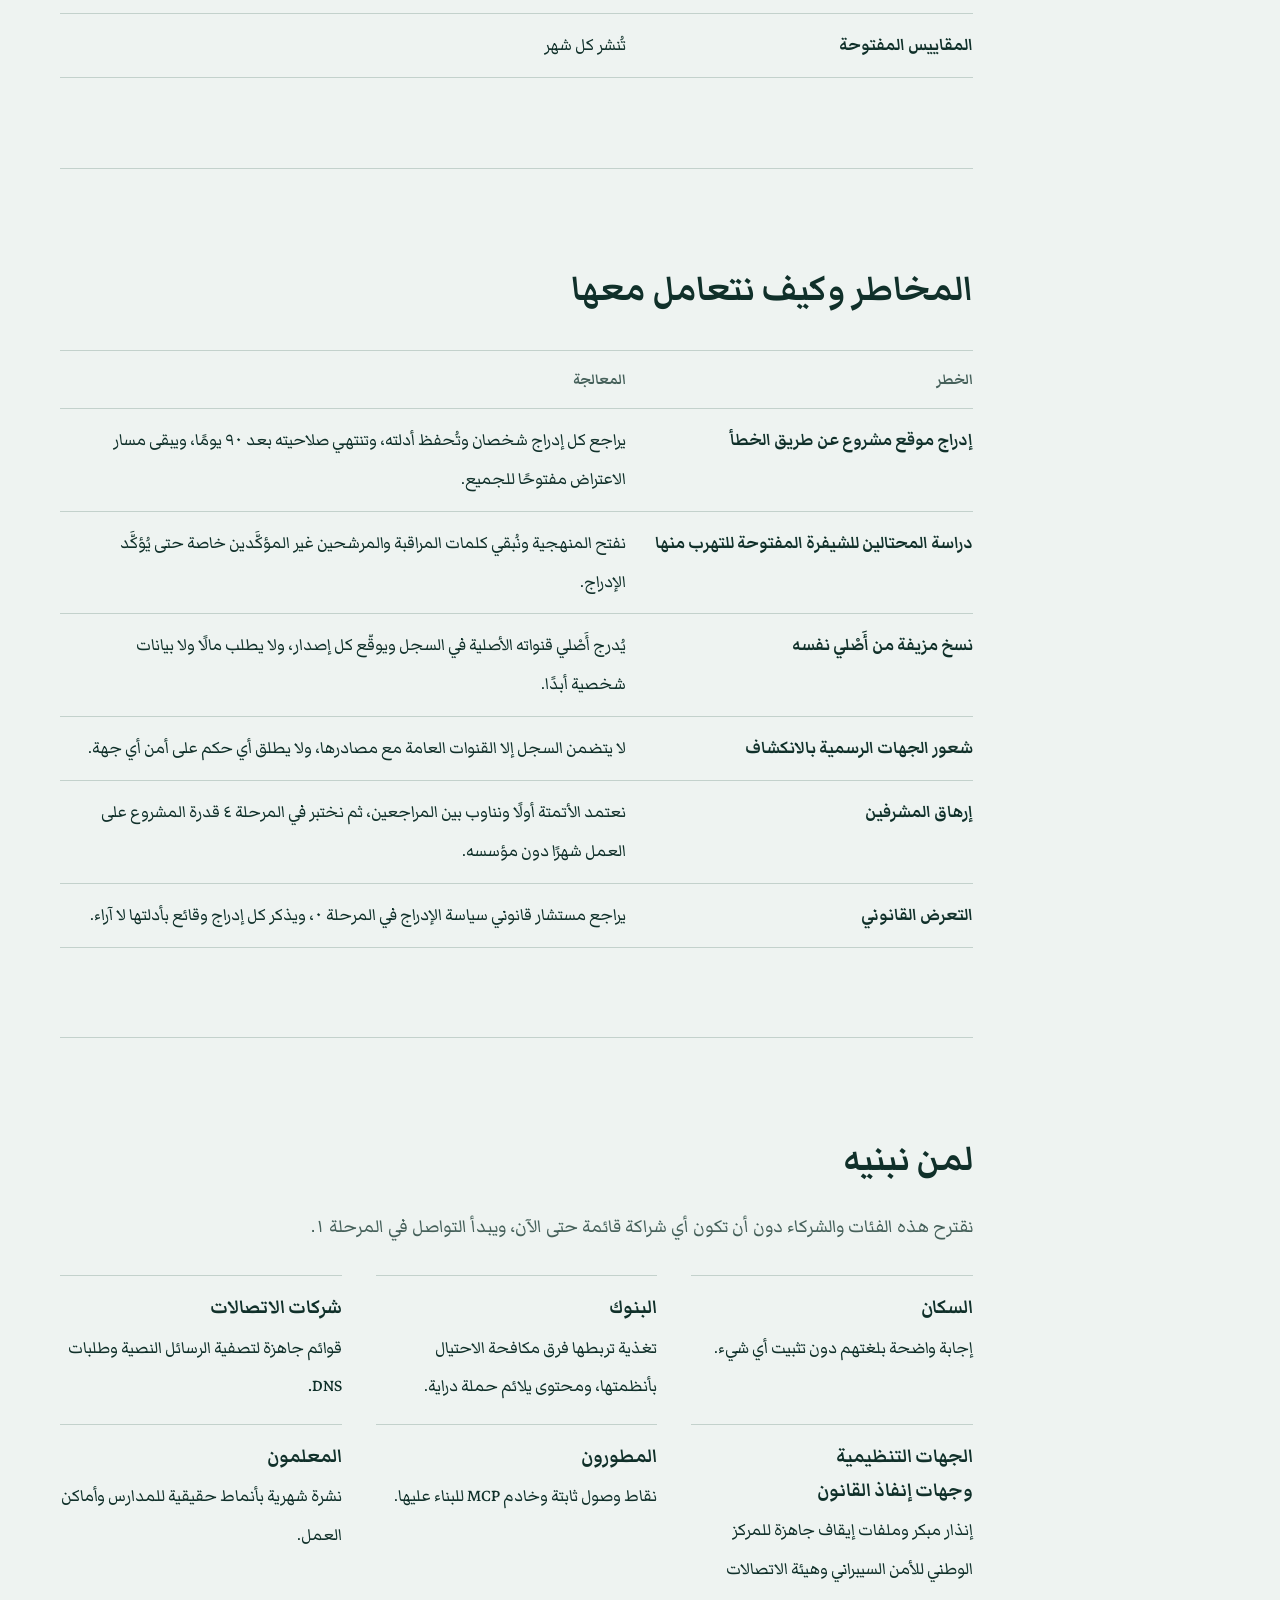
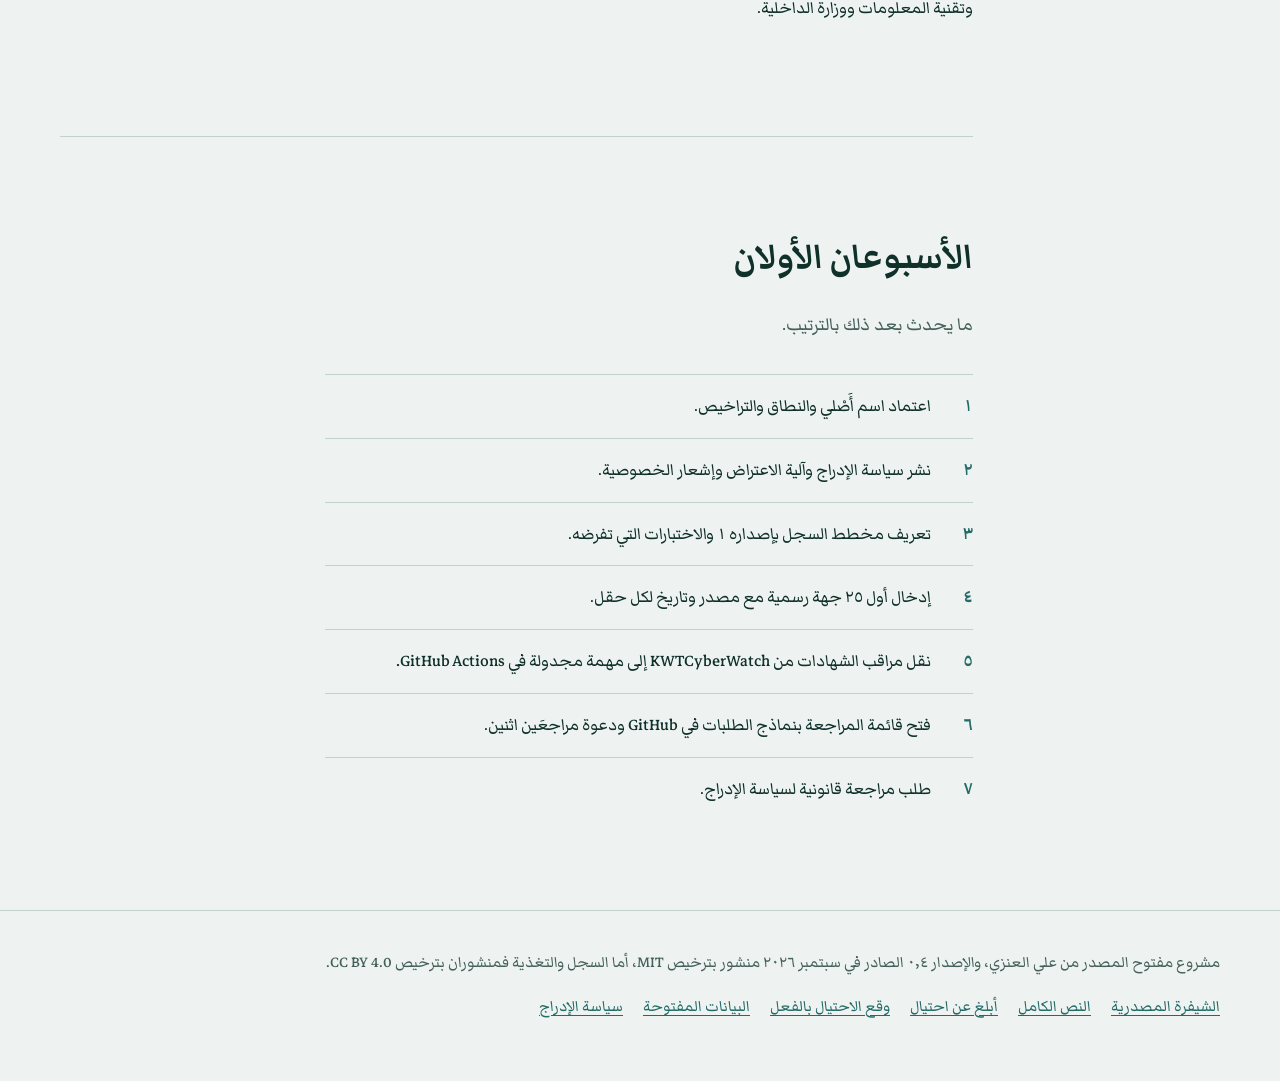
==== commit 2fb56d8f: "Run the home page demo on the real checker" ====
--- a/docs/index.html
+++ b/docs/index.html
@@ -222,6 +222,7 @@
 
 <script src="content.js"></script>
 <script src="engine.js"></script>
+<script src="checker.js"></script>
 <script src="seal.js"></script>
 <script src="app.js"></script>
 <script src="offline.js"></script>
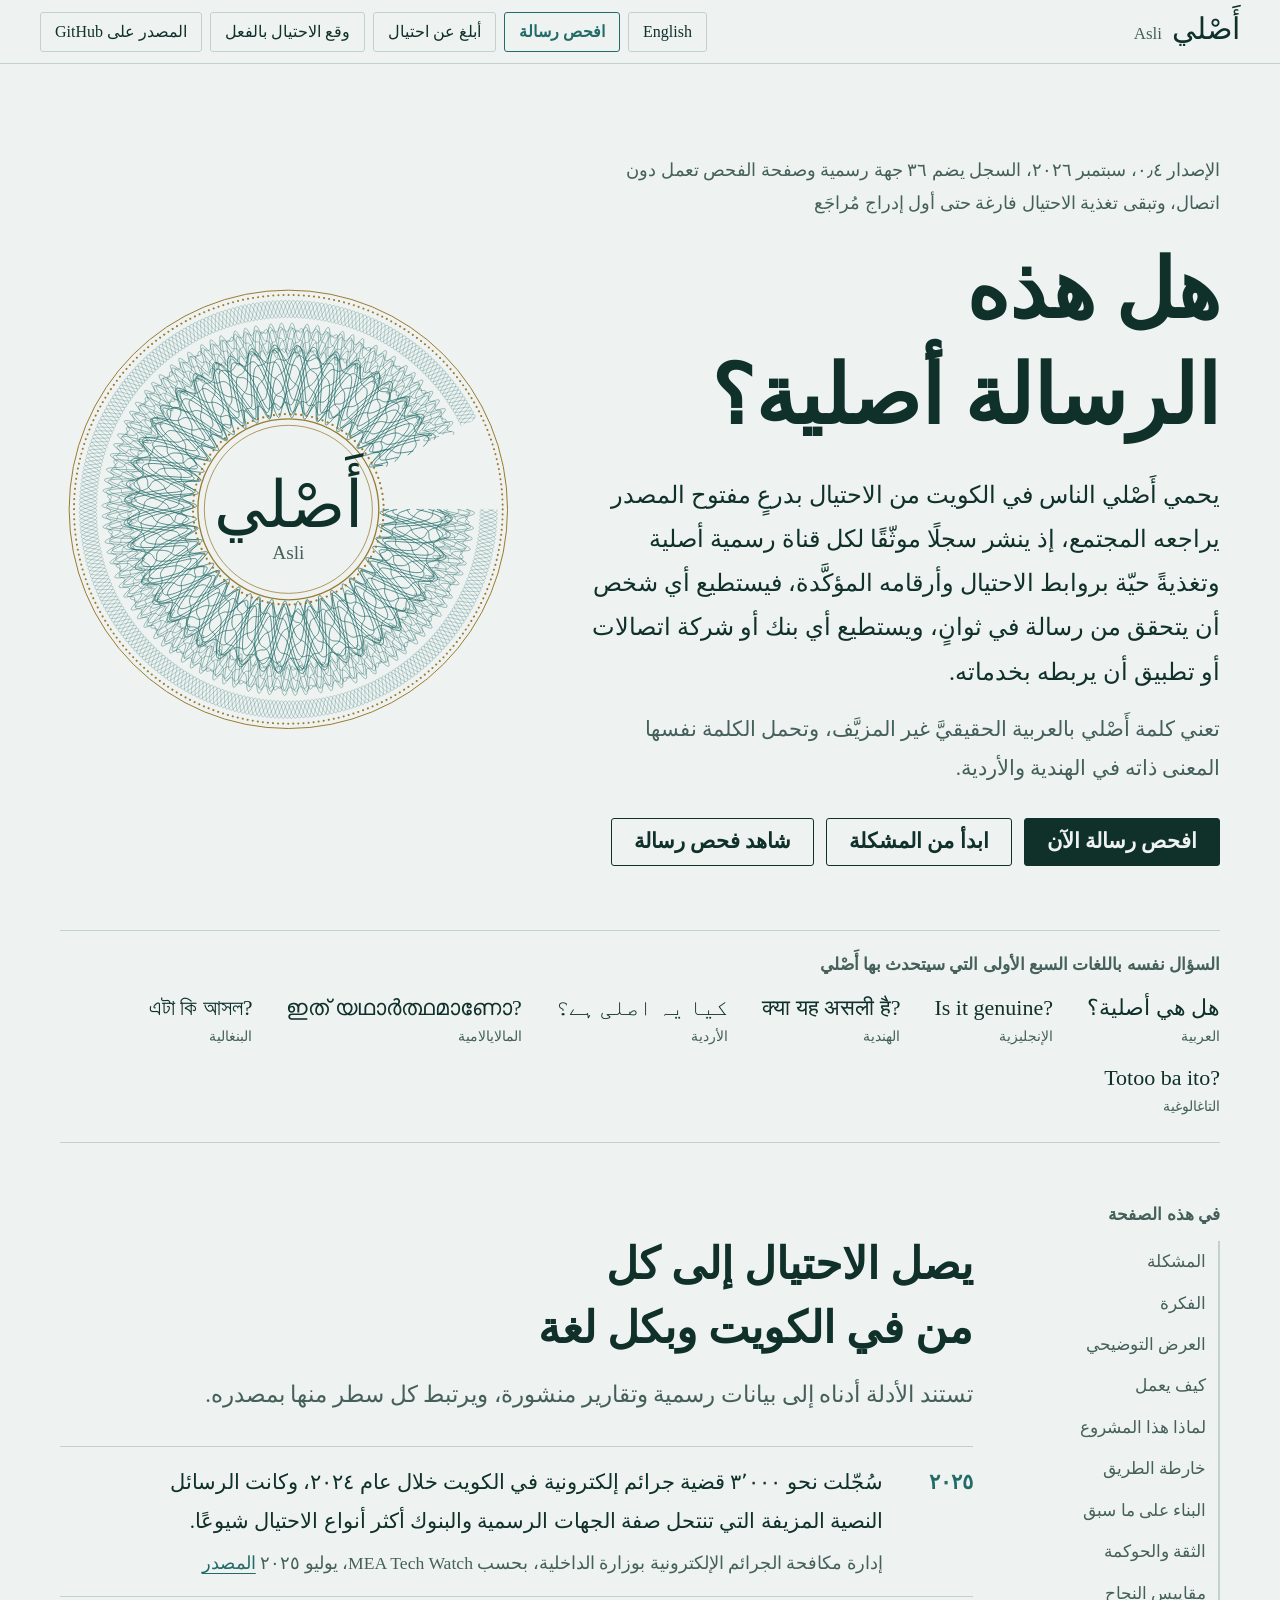
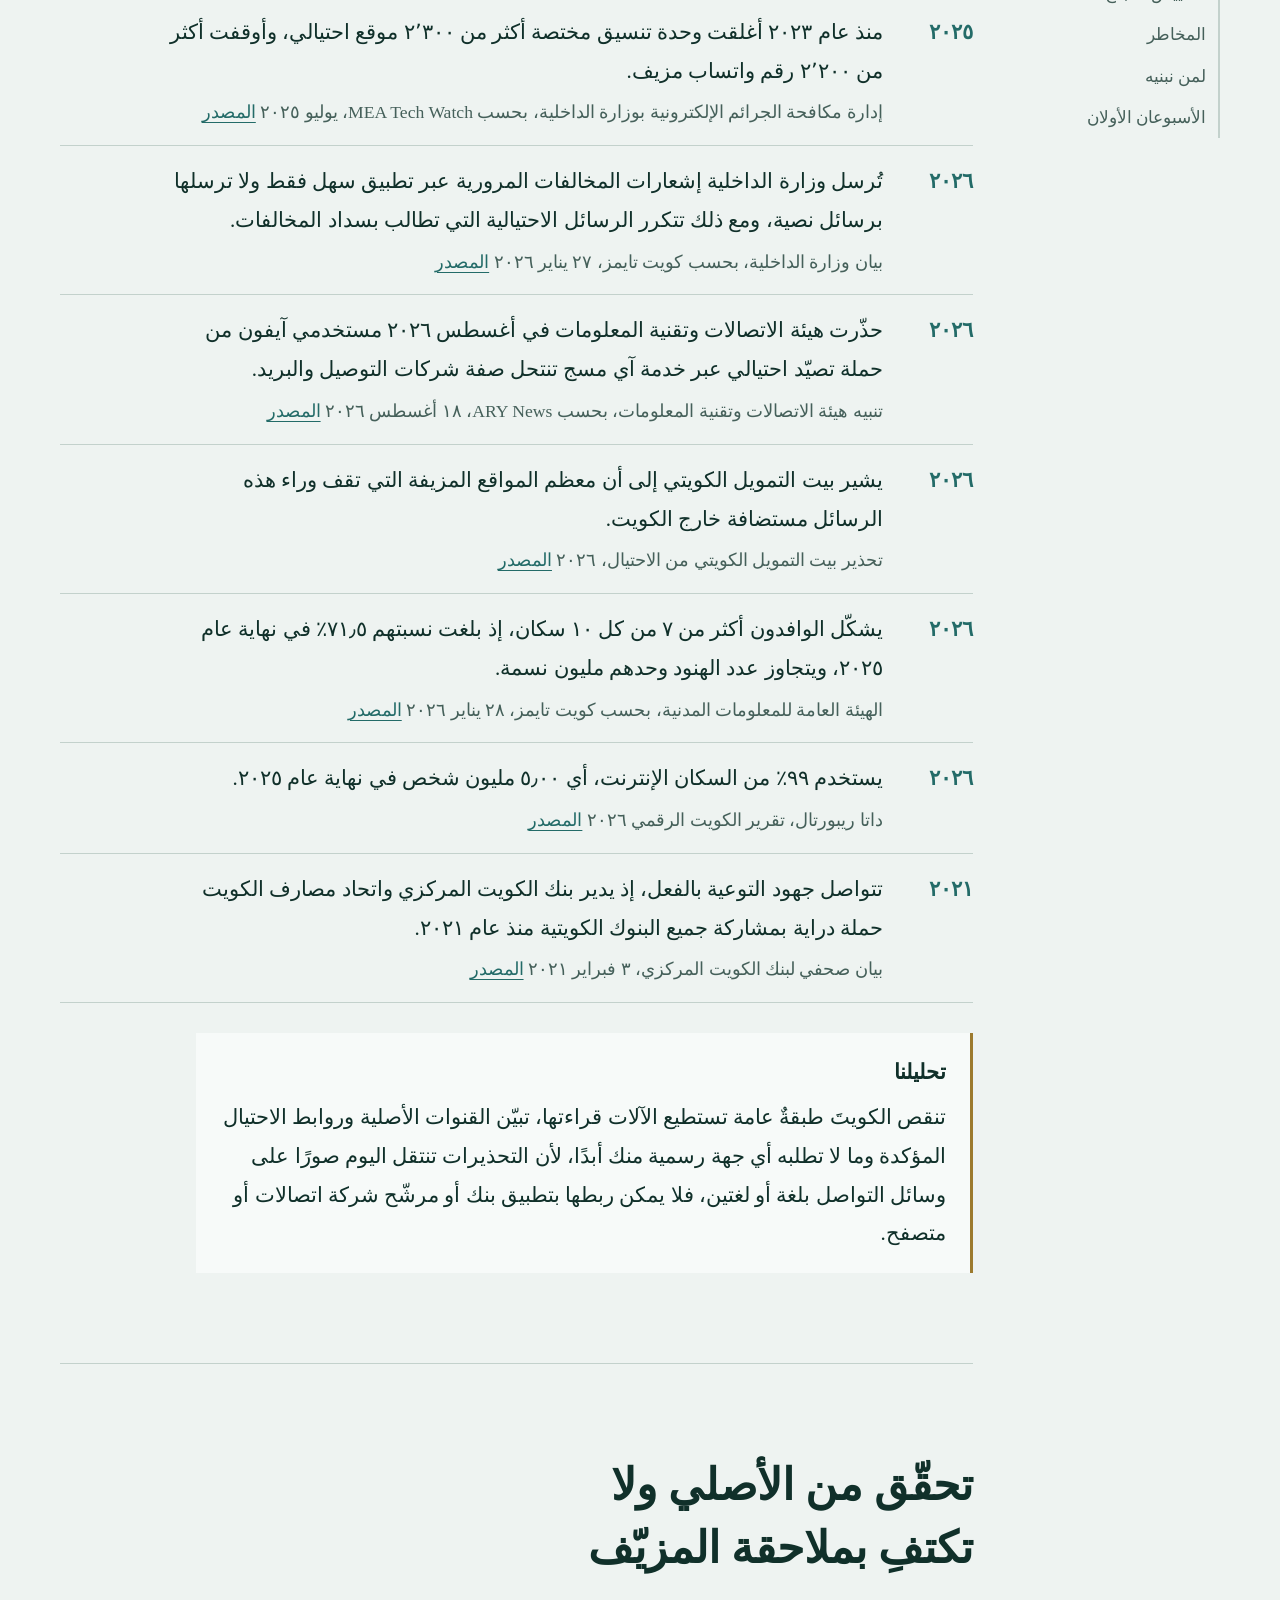
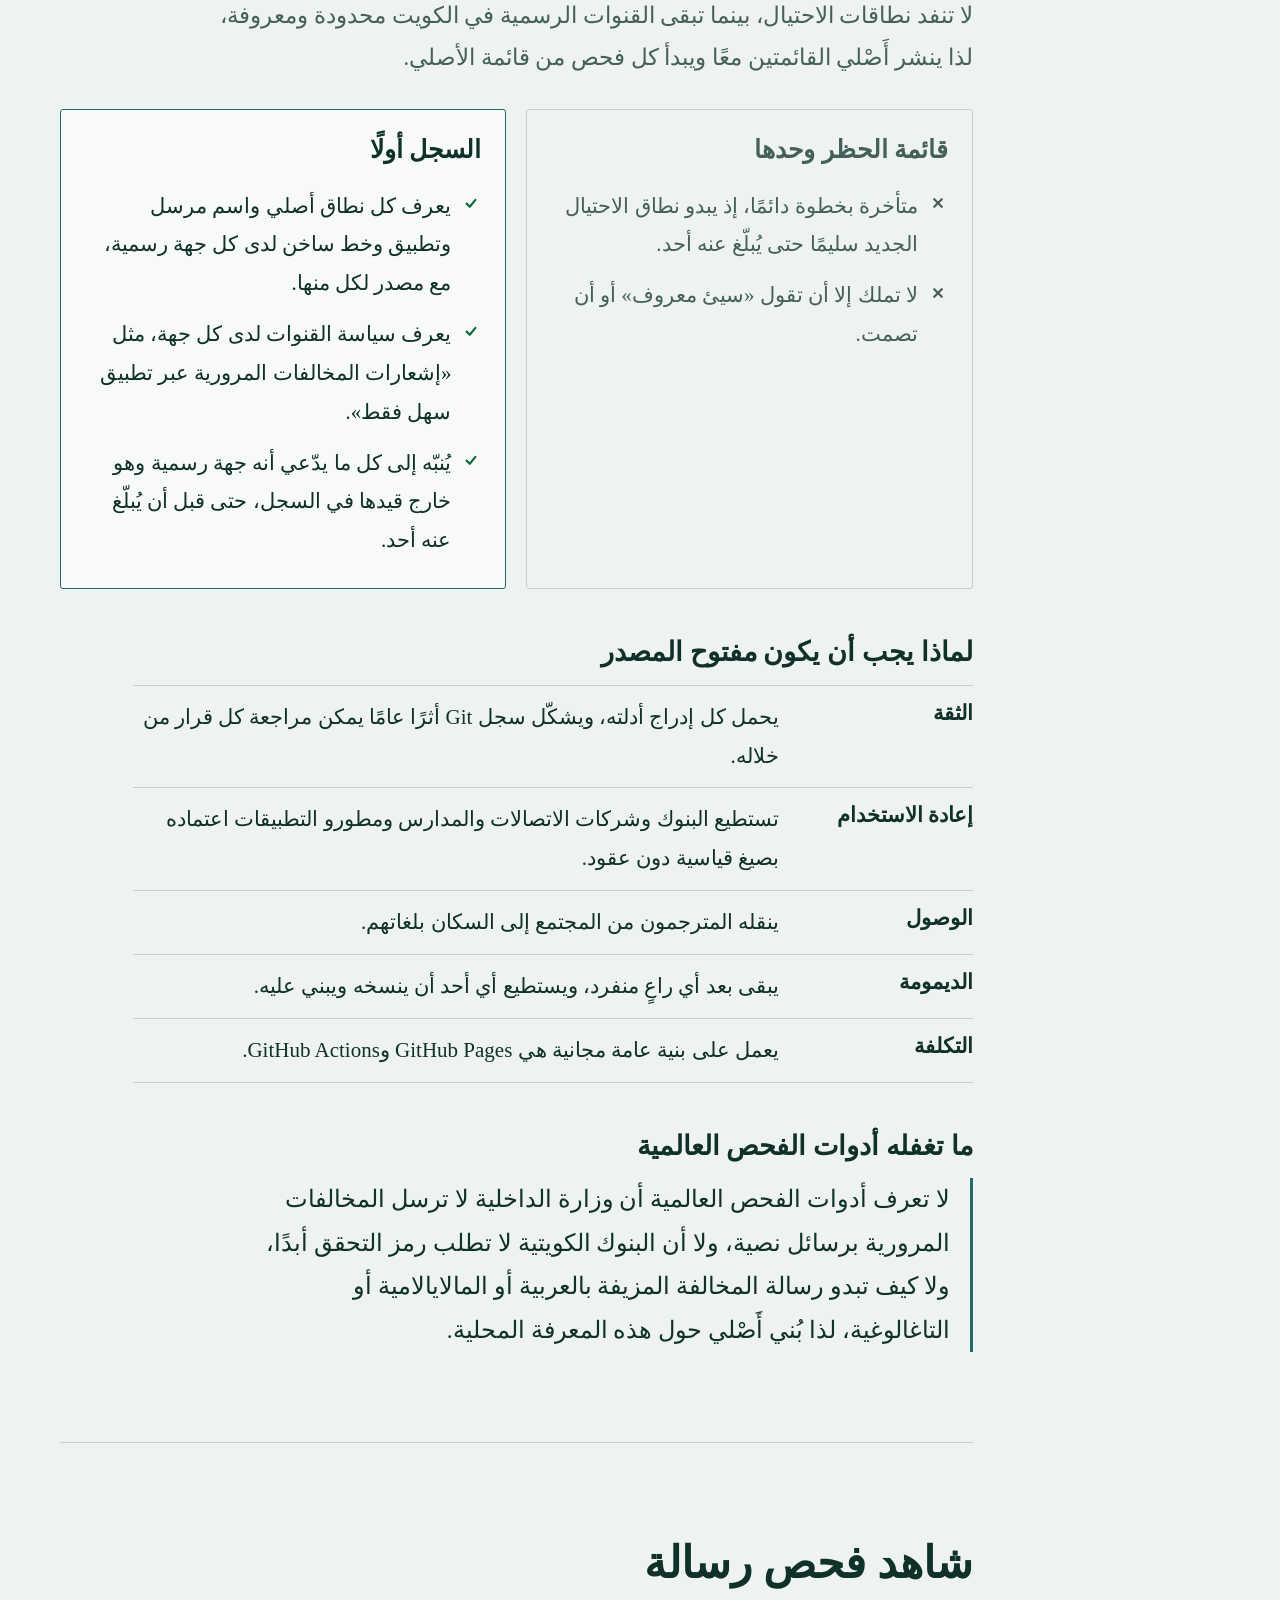
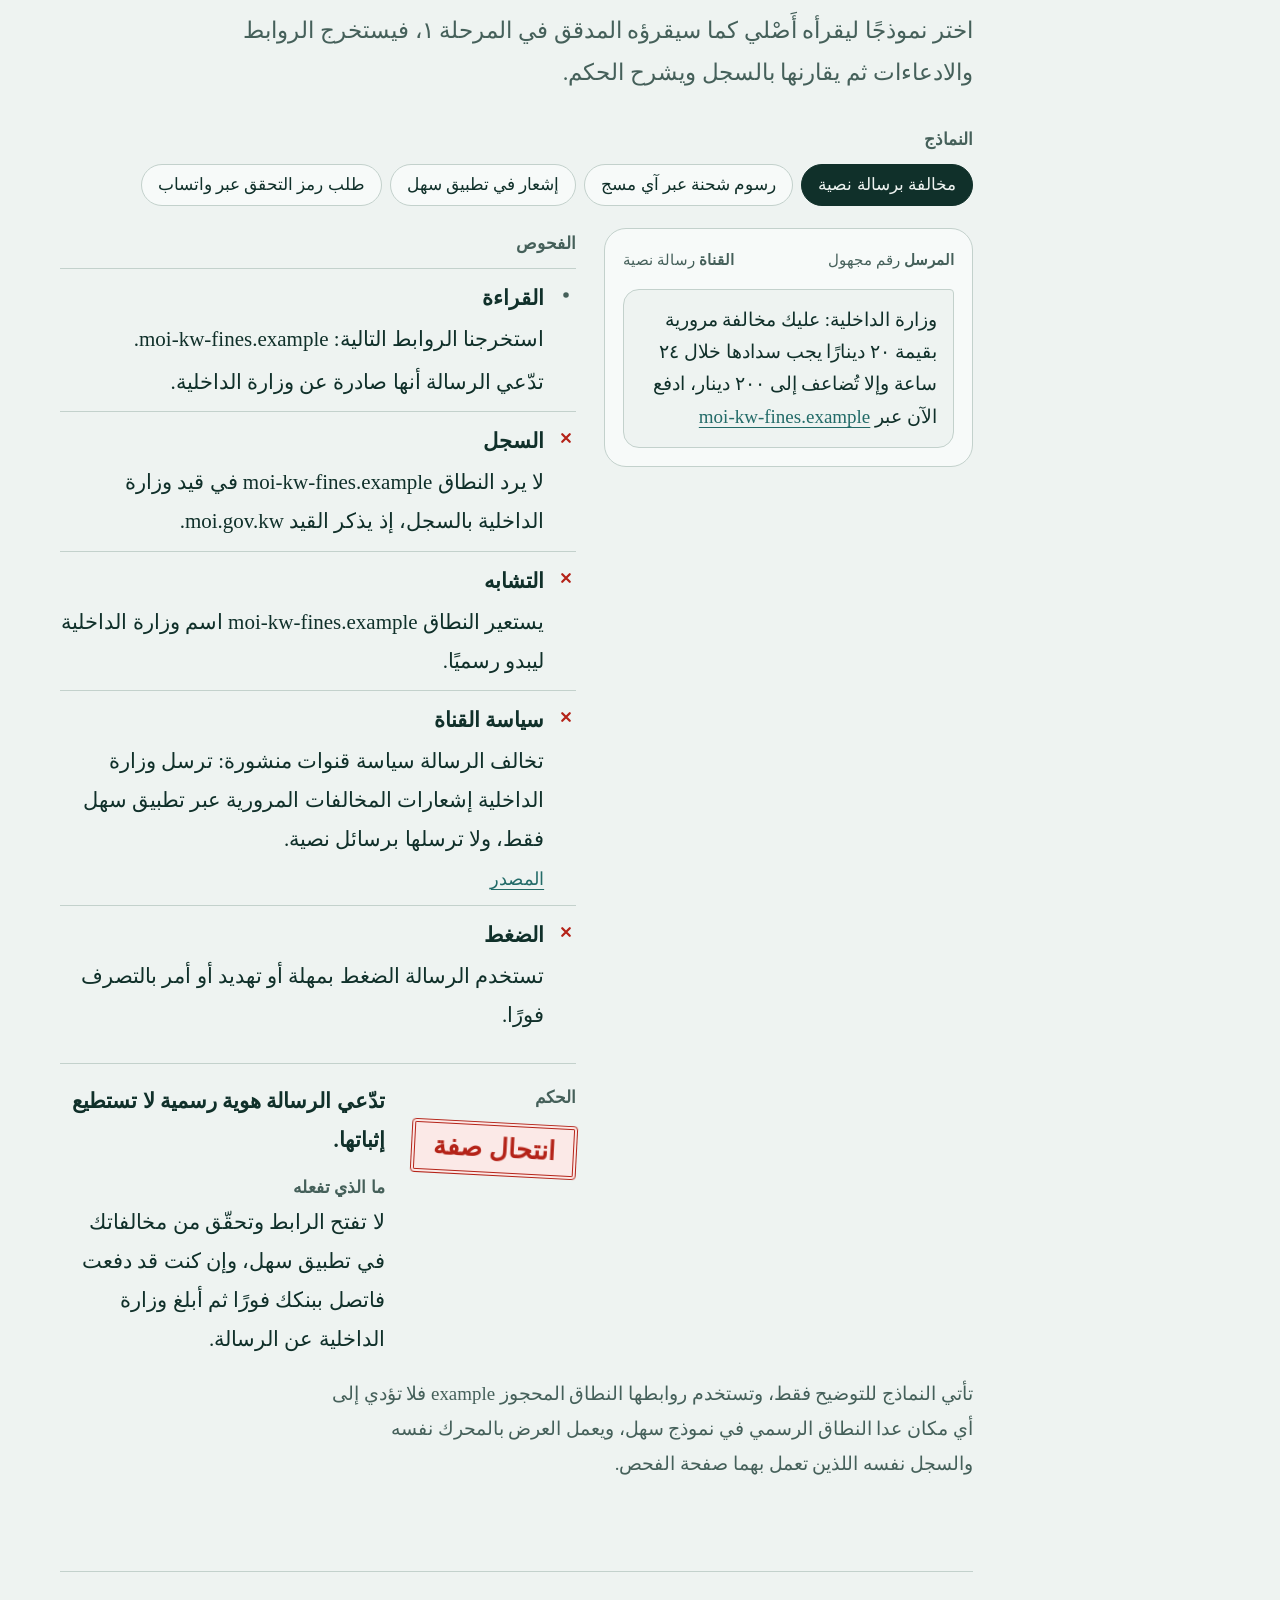
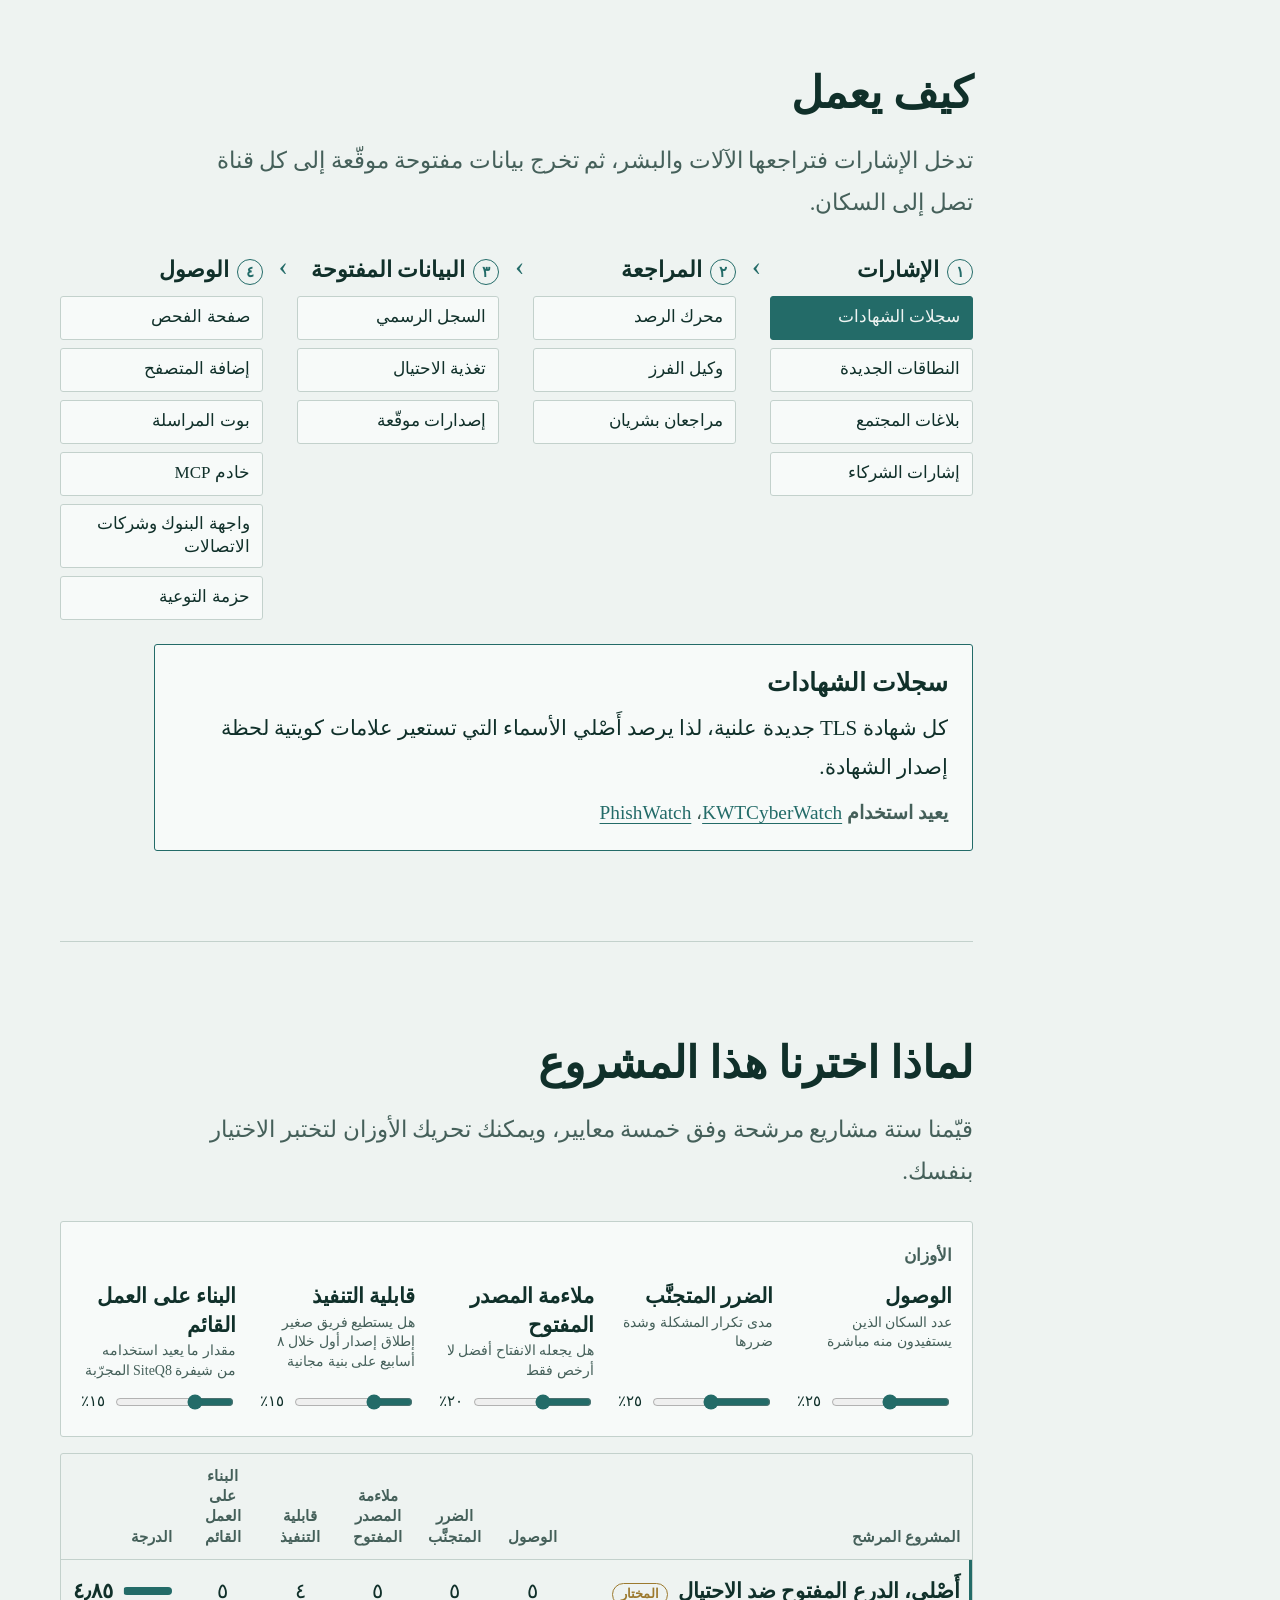
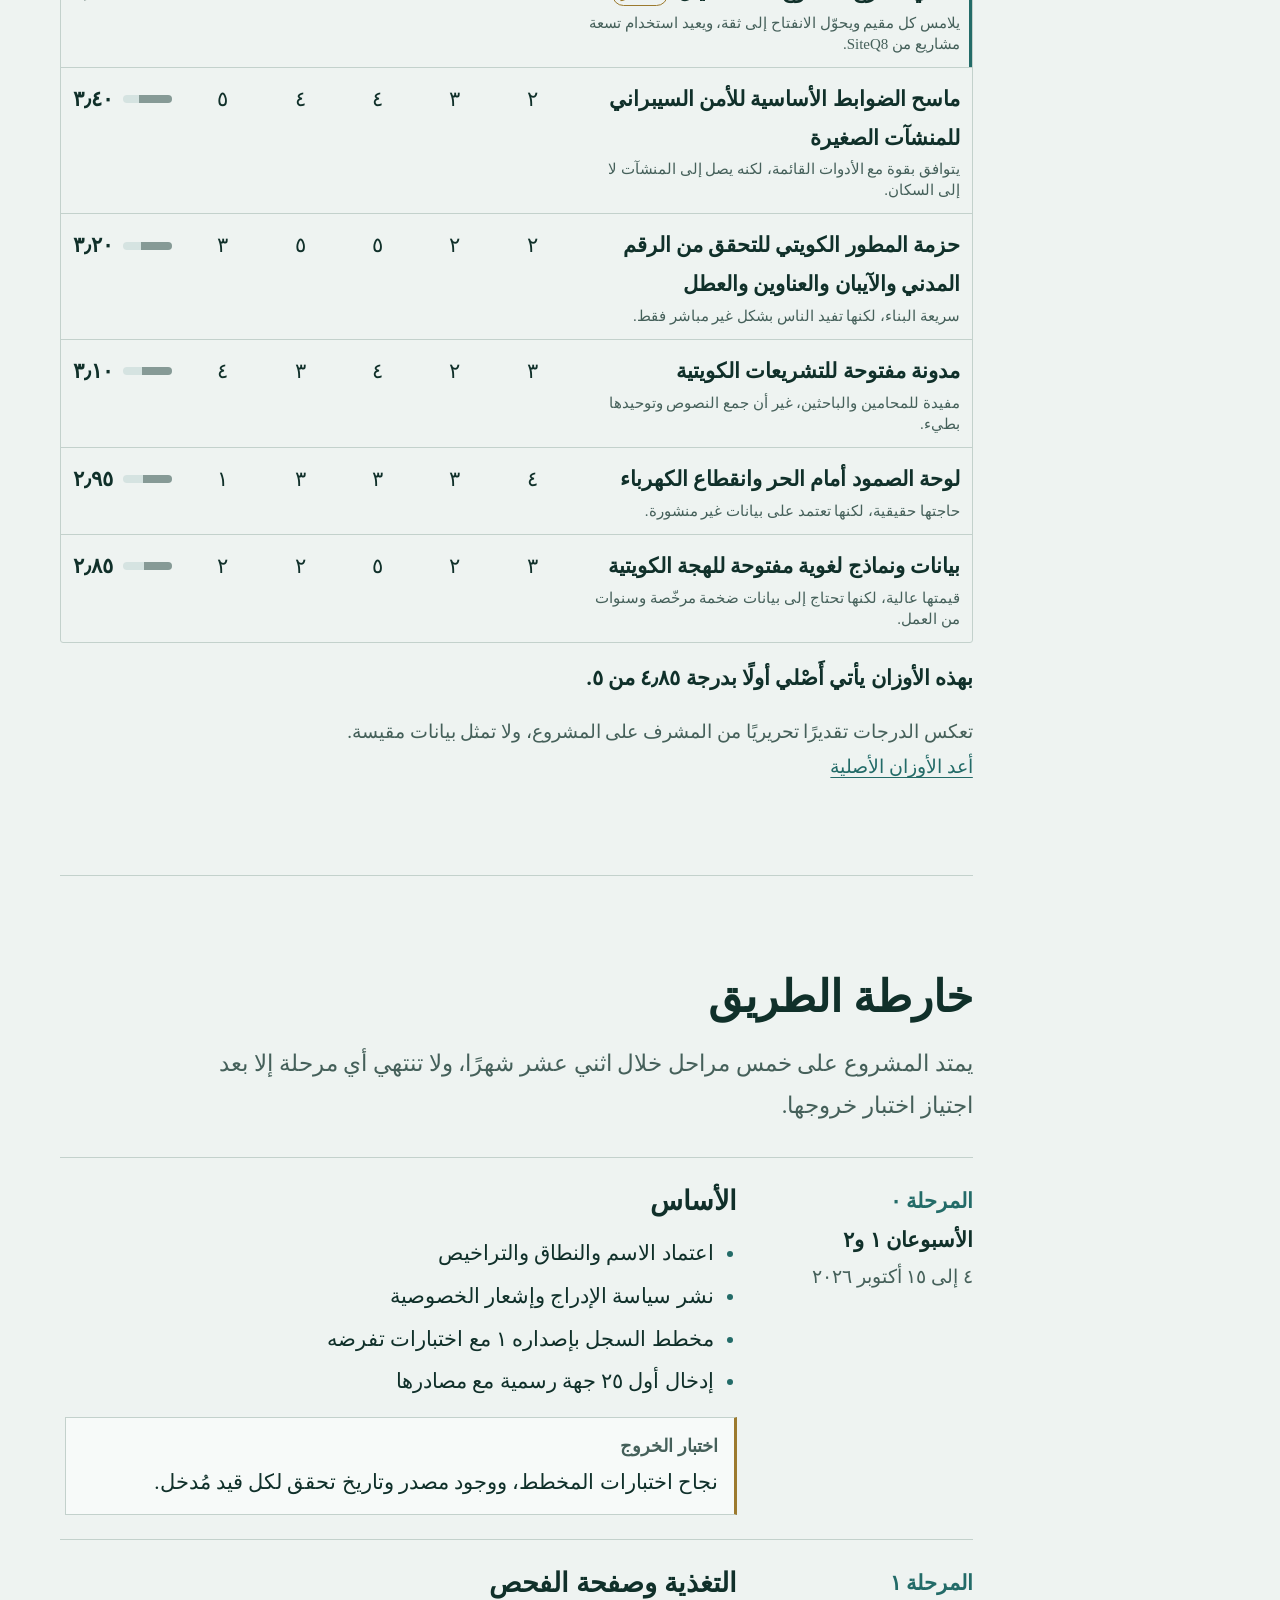
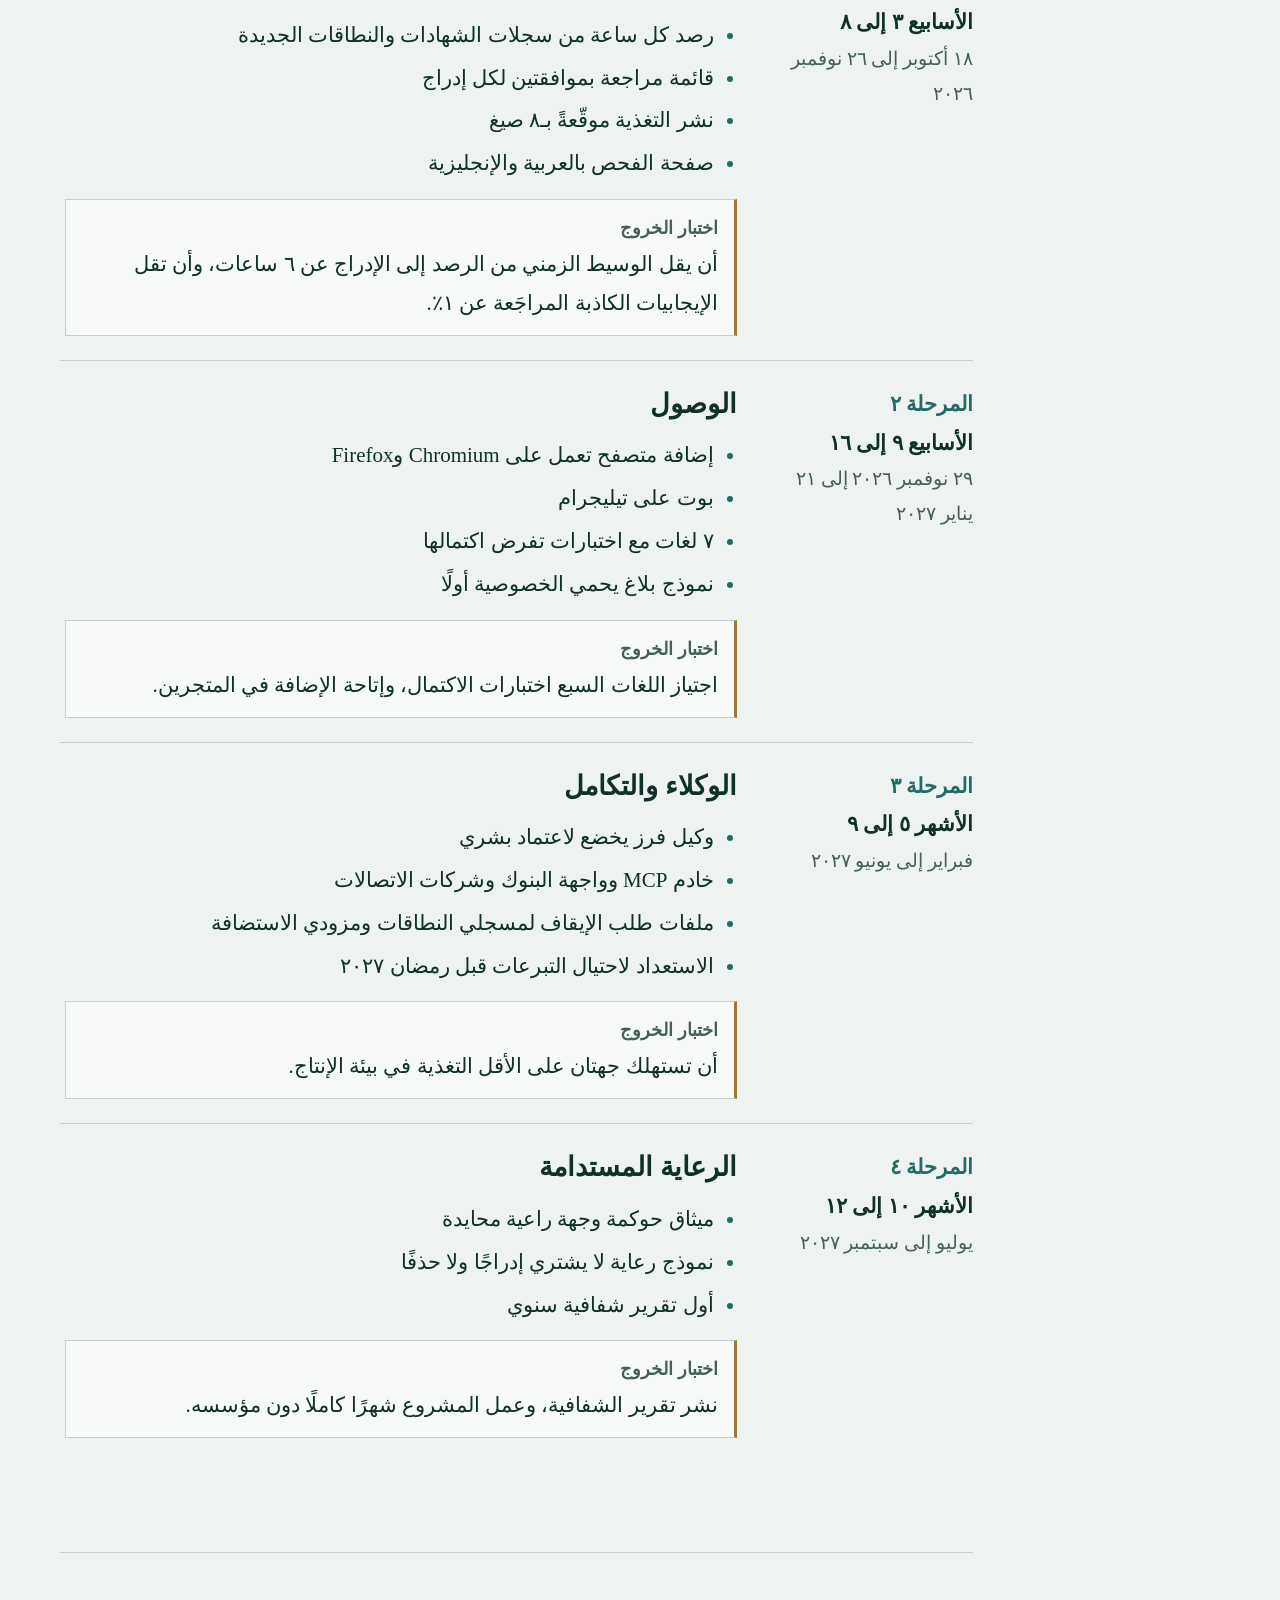
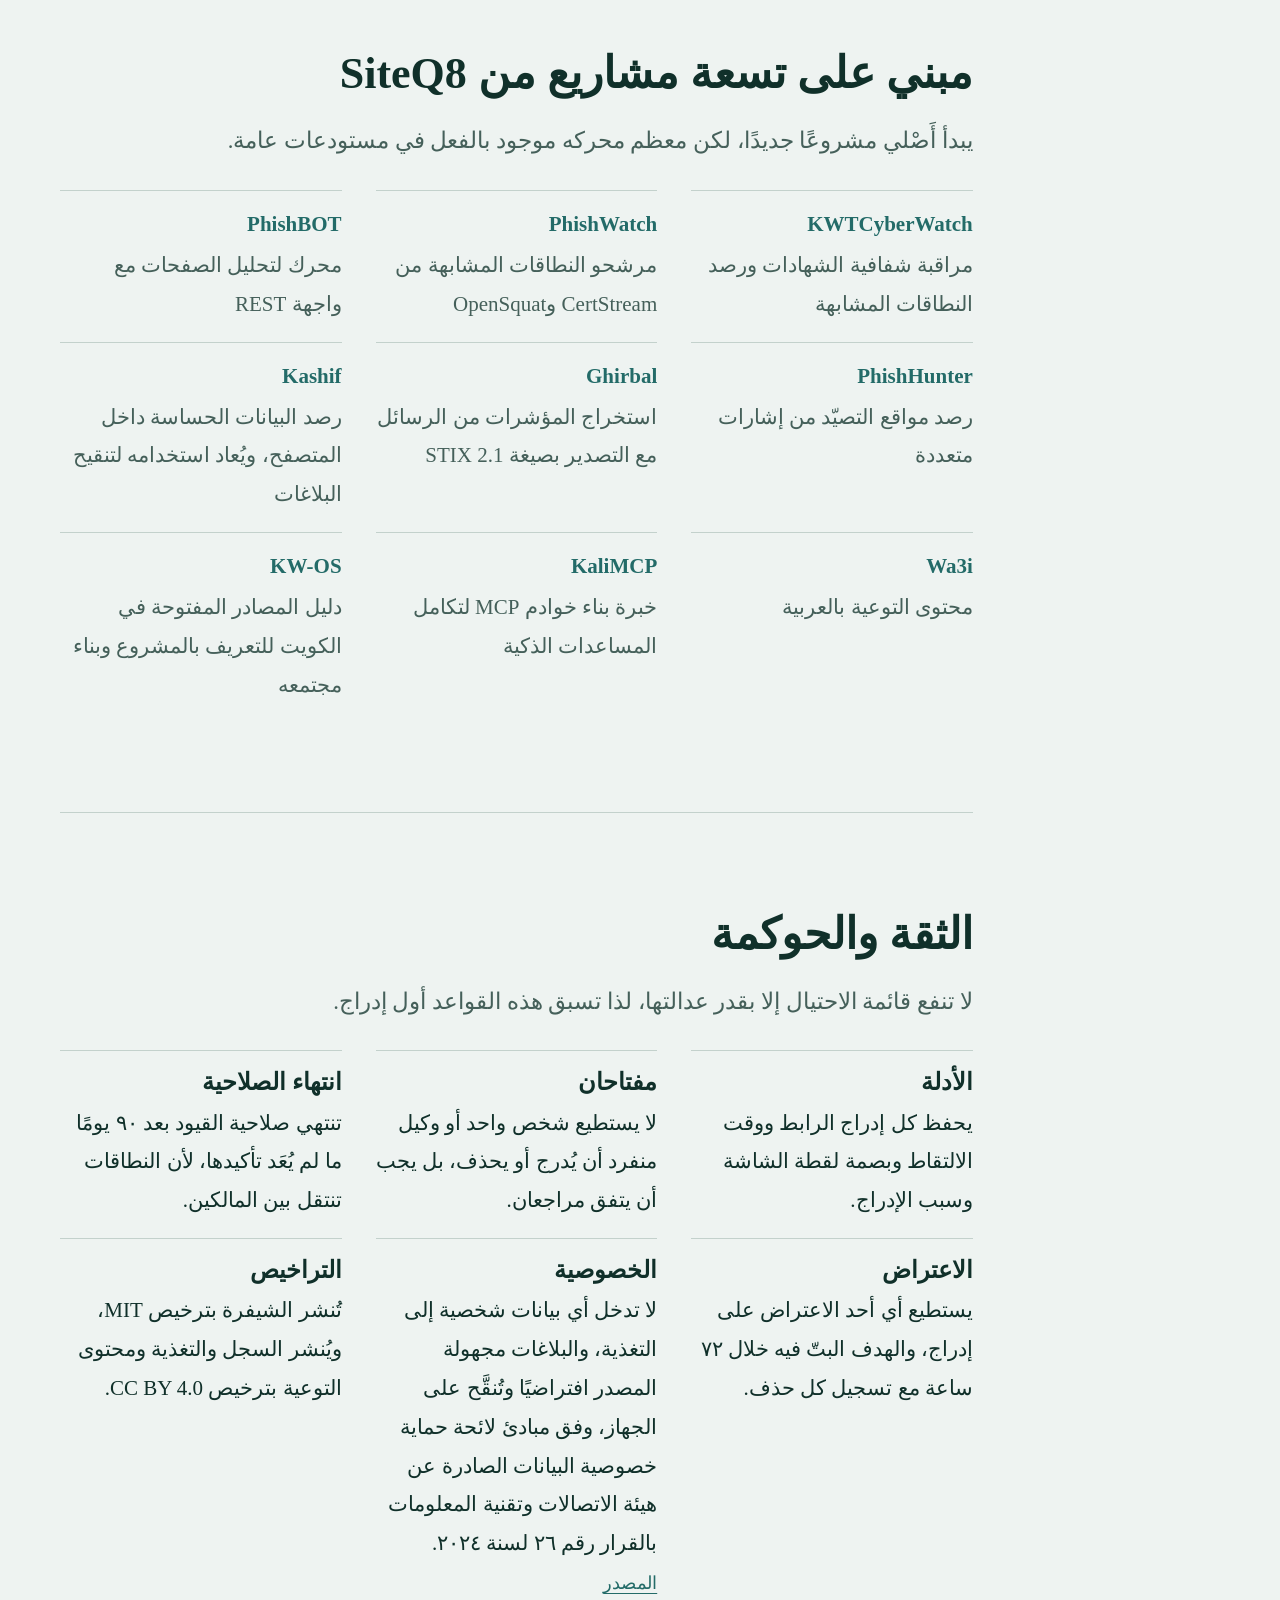
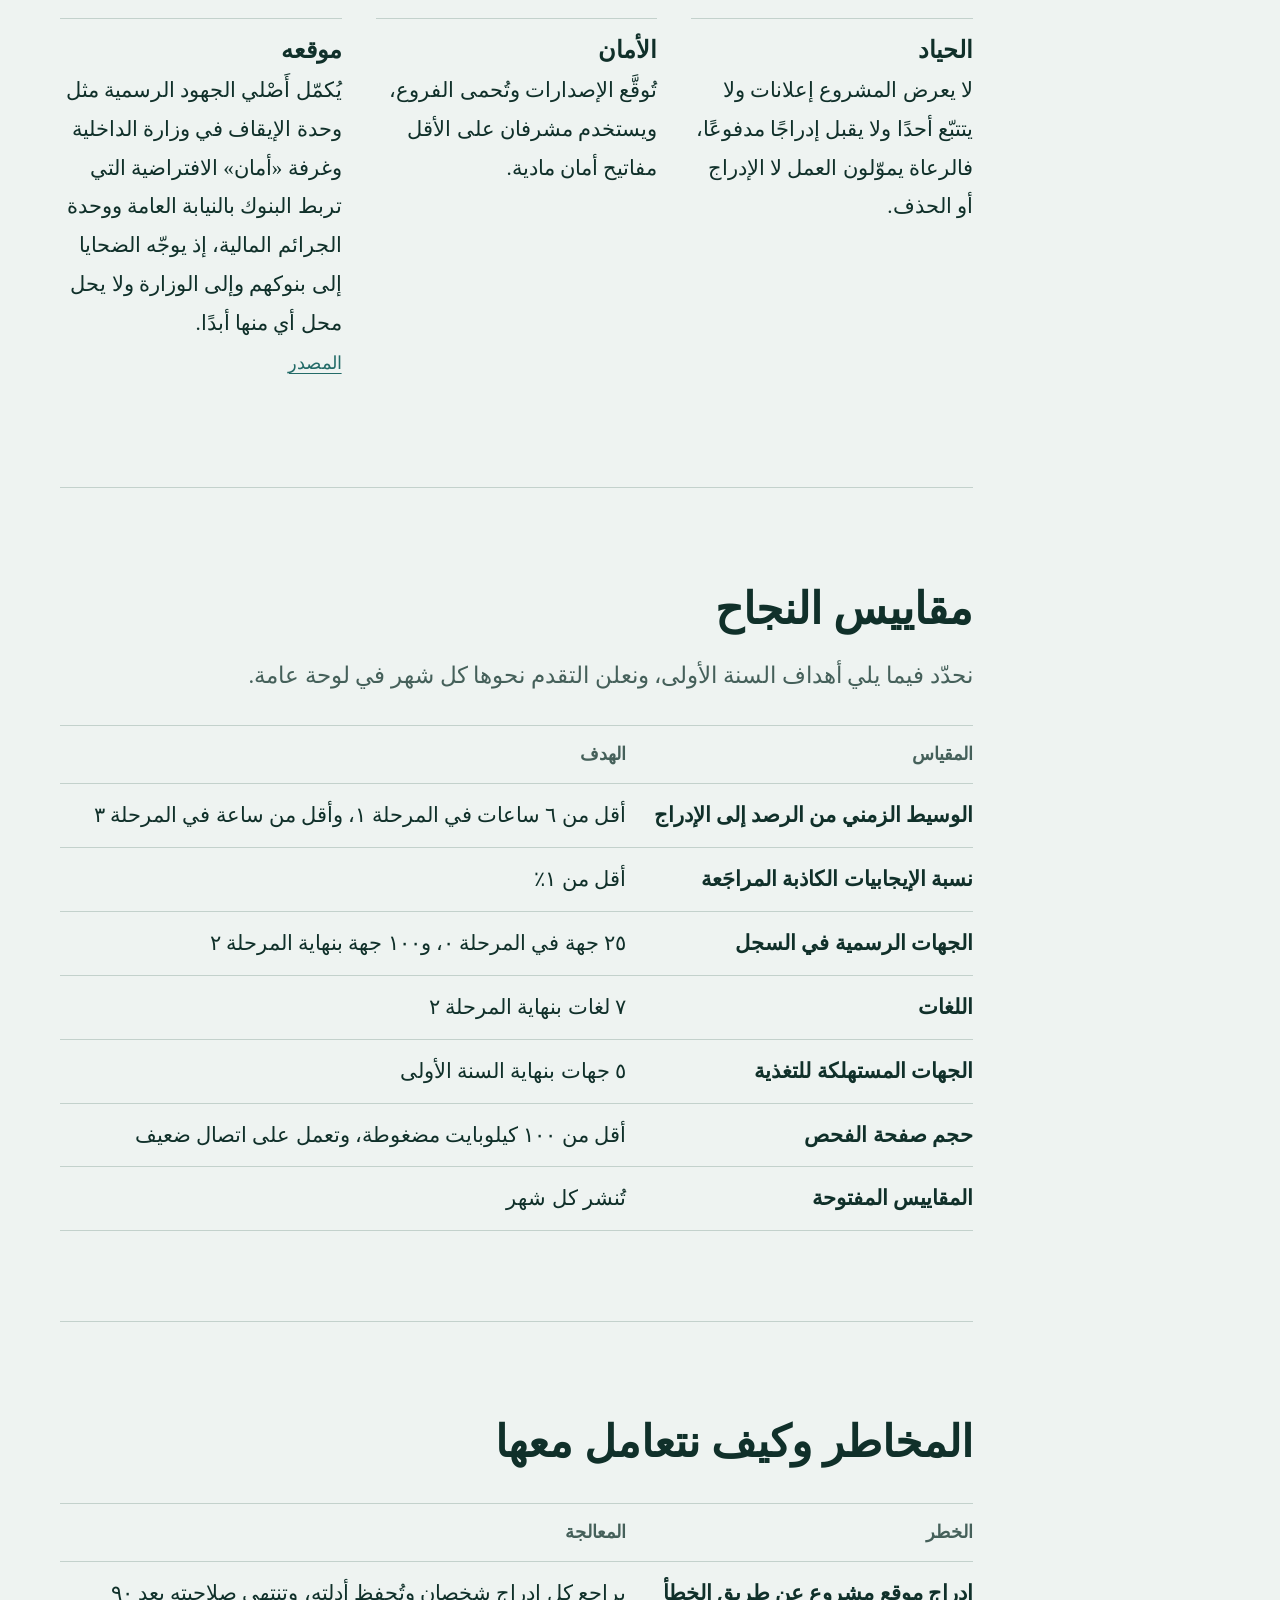
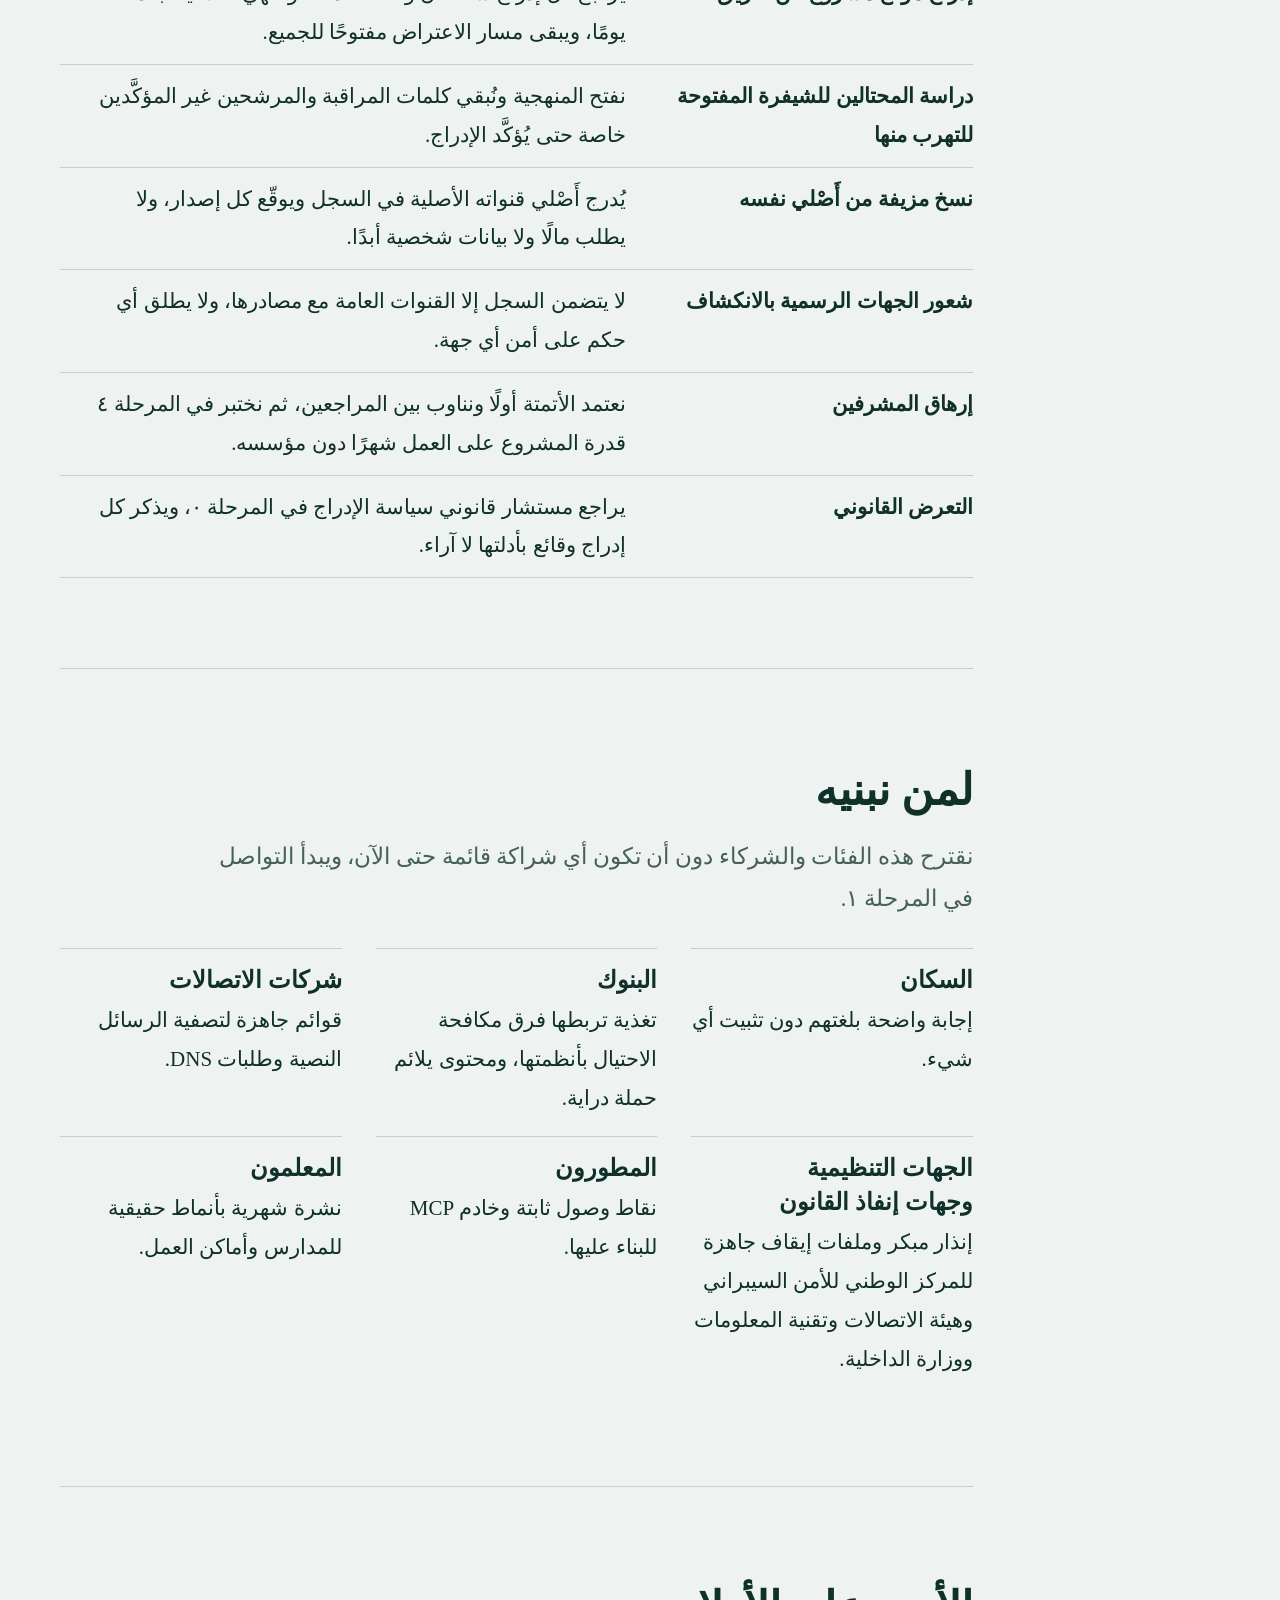
==== commit 7a09094d: "Enforce the privacy promise with a Content Security Policy Every page now carries a policy that lets" ====
--- a/docs/index.html
+++ b/docs/index.html
@@ -3,6 +3,7 @@
 <head>
 <meta charset="utf-8">
 <meta name="viewport" content="width=device-width, initial-scale=1, viewport-fit=cover">
+<meta http-equiv="Content-Security-Policy" content="default-src 'none'; script-src 'self'; style-src 'self' https://fonts.googleapis.com; font-src https://fonts.gstatic.com; img-src 'self' data:; connect-src 'self'; manifest-src 'self'; worker-src 'self'; form-action 'self'; base-uri 'none'">
 <title>أَصْلي | درع الكويت المفتوح ضد الاحتيال</title>
 <meta name="description" content="أَصْلي سجل مفتوح المصدر للقنوات الرسمية الأصلية في الكويت وتغذية مُراجَعة بروابط الاحتيال وأرقامه، يستطيع الجميع أن يتحقق منها ويعيد استخدامها مجانًا.">
 <meta name="author" content="Ali AlEnezi">
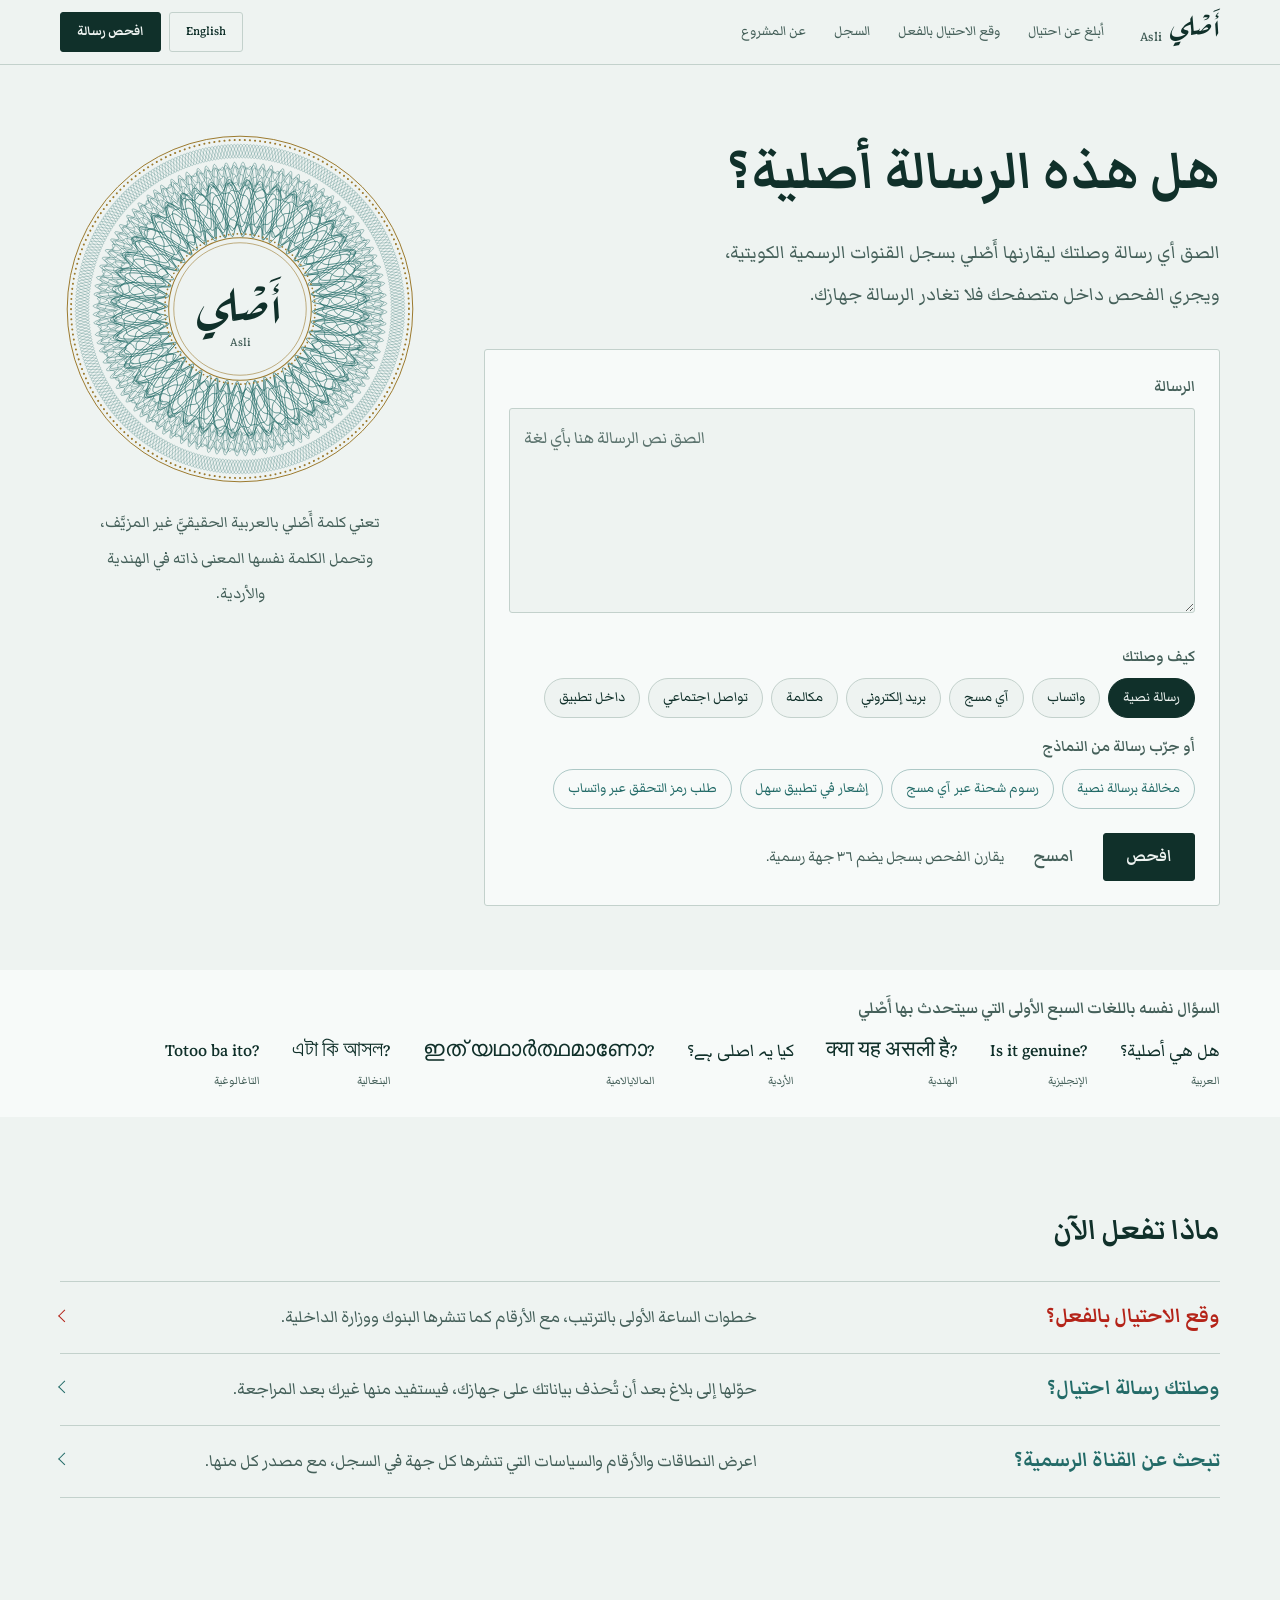
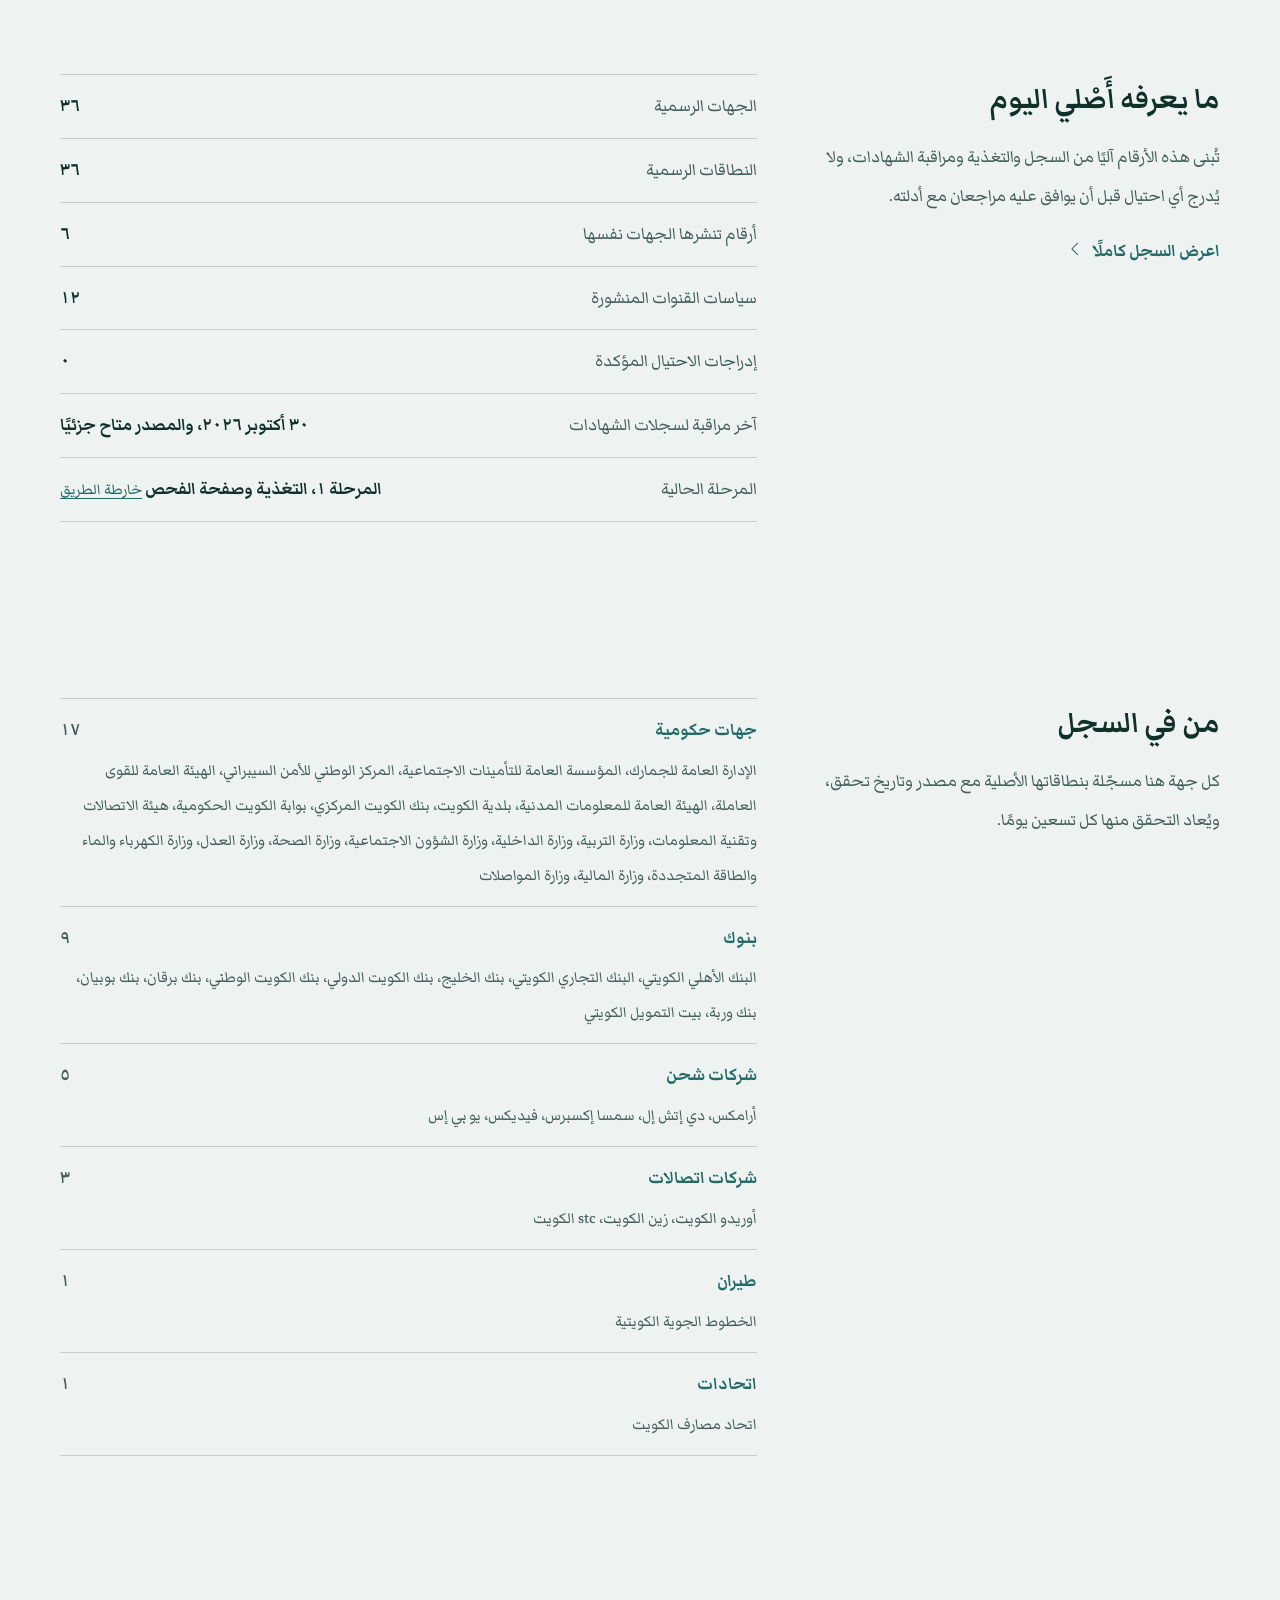
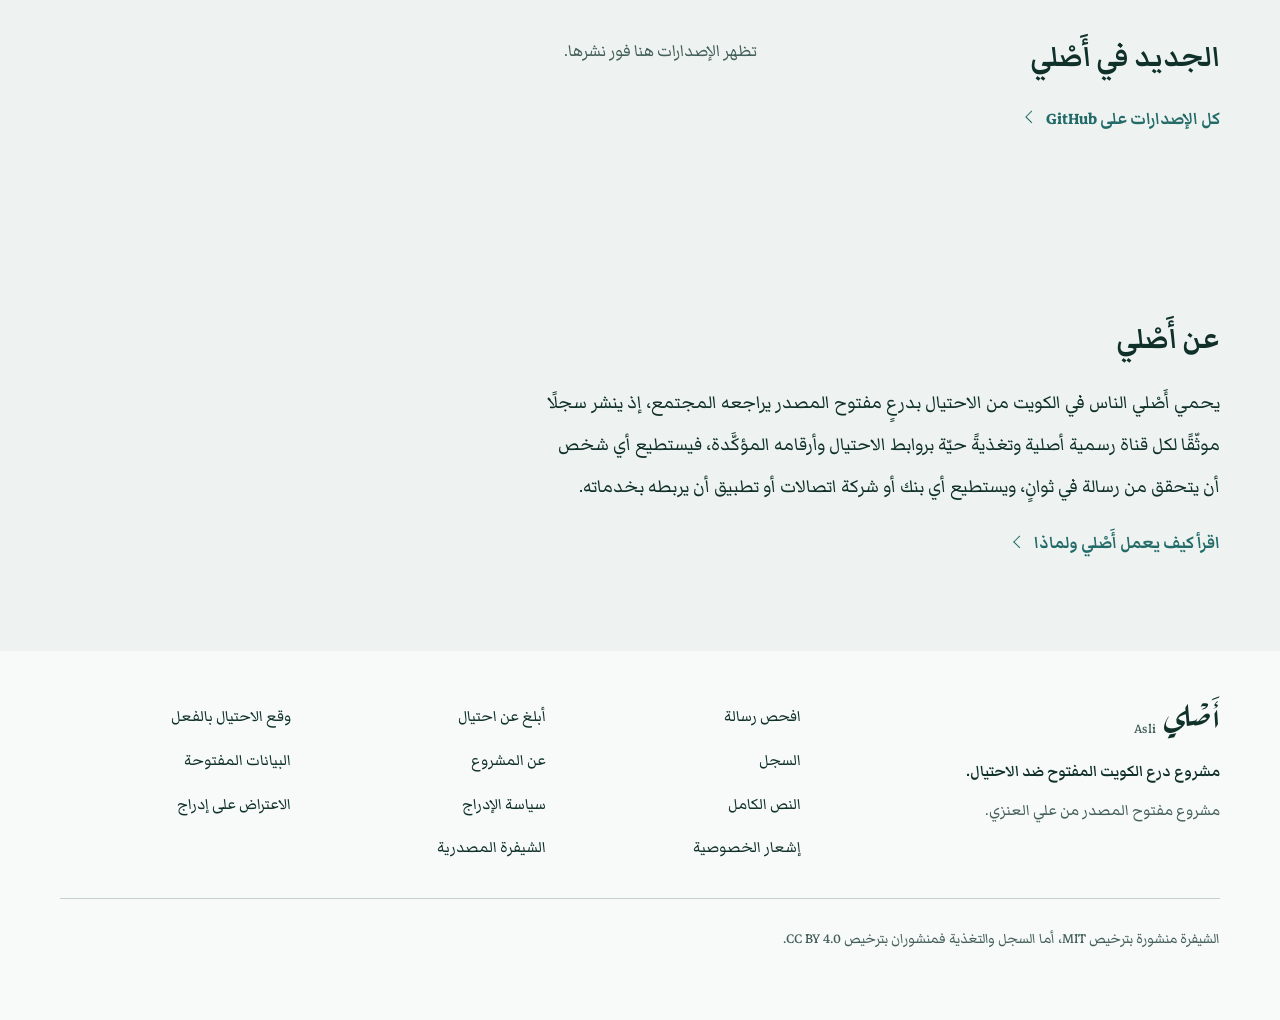
==== commit 47a2b8fb: "Redesign: shared shell, product first home, registry and about pages Every page now shares one heade" ====
--- a/docs/index.html
+++ b/docs/index.html
@@ -3,7 +3,6 @@
 <head>
 <meta charset="utf-8">
 <meta name="viewport" content="width=device-width, initial-scale=1, viewport-fit=cover">
-<meta http-equiv="Content-Security-Policy" content="default-src 'none'; script-src 'self'; style-src 'self' https://fonts.googleapis.com; font-src https://fonts.gstatic.com; img-src 'self' data:; connect-src 'self'; manifest-src 'self'; worker-src 'self'; form-action 'self'; base-uri 'none'">
 <title>أَصْلي | درع الكويت المفتوح ضد الاحتيال</title>
 <meta name="description" content="أَصْلي سجل مفتوح المصدر للقنوات الرسمية الأصلية في الكويت وتغذية مُراجَعة بروابط الاحتيال وأرقامه، يستطيع الجميع أن يتحقق منها ويعيد استخدامها مجانًا.">
 <meta name="author" content="Ali AlEnezi">
@@ -29,203 +28,166 @@
 <link rel="manifest" href="manifest.webmanifest">
 <link rel="apple-touch-icon" href="icon-192.png">
 </head>
-<body>
-<a class="skip" href="#content" data-t="nav.skip">انتقل إلى المحتوى</a>
-
+<body class="home">
+<!-- shell:header -->
+<a class="skip" href="#main" data-s="skip">انتقل إلى المحتوى</a>
 <header class="masthead">
-  <a class="brand" href="#top"><span class="brand-ar" lang="ar">أَصْلي</span><span class="brand-en" lang="en">Asli</span></a>
-  <div class="bar-actions">
-    <button id="lang" class="lang" type="button" data-t-aria="nav.langLabel"><span data-t="nav.lang">English</span></button>
-    <a class="repo primary-link" href="check.html" data-t="nav.check">افحص رسالة</a>
-    <a class="repo" href="report.html" data-t="nav.report">أبلغ عن احتيال</a>
-    <a class="repo" href="help.html" data-t="nav.help">وقع الاحتيال بالفعل</a>
-    <a class="repo" href="https://github.com/SiteQ8/Asli" data-t="nav.repo">المصدر على GitHub</a>
+  <div class="bar">
+    <a class="brand" href="./" data-s-aria="homeLabel" aria-label="أَصْلي، الصفحة الرئيسية"><span class="brand-ar" lang="ar">أَصْلي</span><span class="brand-en" lang="en">Asli</span></a>
+    <nav class="site-nav" data-s-aria="navLabel" aria-label="أقسام الموقع">
+      <a href="report.html" data-s="navReport">أبلغ عن احتيال</a>
+      <a href="help.html" data-s="navHelp">وقع الاحتيال بالفعل</a>
+      <a href="registry.html" data-s="navRegistry">السجل</a>
+      <a href="about.html" data-s="navAbout">عن المشروع</a>
+    </nav>
+    <div class="bar-end">
+      <button id="lang" class="lang" type="button" lang="en" data-s-aria="langLabel" aria-label="اعرض الصفحة بالإنجليزية"><span data-s="lang">English</span></button>
+      <a class="bar-action" href="check.html" data-s="navCheck">افحص رسالة</a>
+    </div>
   </div>
 </header>
+<!-- /shell:header -->
 
-<main id="top">
-  <div class="wrap">
-    <section class="hero" aria-labelledby="hero-title">
-      <div class="hero-text">
-        <p class="kicker" data-t="hero.kicker"></p>
-        <h1 id="hero-title" data-t="hero.title"></h1>
-        <p class="hero-lead" data-t="hero.lead"></p>
-        <p class="hero-name" data-t="hero.name"></p>
-        <p class="cta">
-          <a class="btn primary" href="check.html" data-t="hero.ctaCheck"></a>
-          <a class="btn" href="#problem" data-t="hero.ctaStart"></a>
-          <a class="btn" href="#demo" data-t="hero.ctaDemo"></a>
-        </p>
+<main id="main">
+  <section class="hero" aria-labelledby="hero-title">
+    <div class="wrap hero-grid">
+      <div class="hero-main">
+        <h1 id="hero-title" data-t="hero.title">هل هذه الرسالة أصلية؟</h1>
+        <p class="hero-lead" data-t="home.lead"></p>
+        <div id="home-check" class="checker"></div>
       </div>
       <figure class="hero-seal">
         <svg id="seal" viewBox="-212 -212 424 424" role="img" data-t-aria="hero.seal"></svg>
+        <figcaption class="hero-name" data-t="hero.name"></figcaption>
       </figure>
-    </section>
+    </div>
+  </section>
 
-    <section class="tongues" aria-labelledby="tongues-label">
-      <p id="tongues-label" class="small-label" data-t="hero.langs"></p>
+  <section class="tongues" aria-labelledby="tongues-title">
+    <div class="wrap">
+      <h2 id="tongues-title" class="tongues-title" data-t="hero.langs"></h2>
       <ul id="tongues" class="tongues-list"></ul>
-    </section>
+    </div>
+  </section>
 
-    <noscript>
-      <p class="noscript" lang="ar" dir="rtl">تحتاج الأجزاء التفاعلية في هذه الصفحة إلى جافاسكربت، ويمكنك قراءة النص الكامل في الملف <a href="https://github.com/SiteQ8/Asli/blob/main/PROJECT.ar.md">PROJECT.ar.md</a> على GitHub.</p>
-      <p class="noscript" lang="en" dir="ltr">The interactive parts of this page need JavaScript. The full text is in <a href="https://github.com/SiteQ8/Asli/blob/main/PROJECT.md">PROJECT.md</a> on GitHub.</p>
-    </noscript>
+  <noscript>
+    <div class="wrap">
+      <p class="noscript" lang="ar" dir="rtl">يحتاج الفحص في هذه الصفحة إلى جافاسكربت، ويمكنك قراءة النص الكامل في الملف <a href="https://github.com/SiteQ8/Asli/blob/main/PROJECT.ar.md">PROJECT.ar.md</a> على GitHub.</p>
+      <p class="noscript" lang="en" dir="ltr">The check on this page needs JavaScript. The full text is in <a href="https://github.com/SiteQ8/Asli/blob/main/PROJECT.md">PROJECT.md</a> on GitHub.</p>
+    </div>
+  </noscript>
 
-    <div class="layout" id="content">
-      <nav class="toc" aria-labelledby="toc-title">
-        <p id="toc-title" class="small-label" data-t="nav.index"></p>
-        <ol>
-          <li><a href="#problem" data-t="sec.problem"></a></li>
-          <li><a href="#idea" data-t="sec.idea"></a></li>
-          <li><a href="#demo" data-t="sec.demo"></a></li>
-          <li><a href="#how" data-t="sec.how"></a></li>
-          <li><a href="#why" data-t="sec.why"></a></li>
-          <li><a href="#roadmap" data-t="sec.roadmap"></a></li>
-          <li><a href="#reuse" data-t="sec.reuse"></a></li>
-          <li><a href="#trust" data-t="sec.trust"></a></li>
-          <li><a href="#measures" data-t="sec.measures"></a></li>
-          <li><a href="#risks" data-t="sec.risks"></a></li>
-          <li><a href="#serves" data-t="sec.serves"></a></li>
-          <li><a href="#next" data-t="sec.next"></a></li>
-        </ol>
-      </nav>
+  <section class="band" id="paths" aria-labelledby="paths-title">
+    <div class="wrap">
+      <h2 id="paths-title" data-t="home.pathsTitle"></h2>
+      <ul class="paths">
+        <li class="path is-urgent">
+          <a href="help.html">
+            <h3 data-t="home.pathHelp"></h3>
+            <p data-t="home.pathHelpBody"></p>
+          </a>
+        </li>
+        <li class="path">
+          <a href="report.html">
+            <h3 data-t="home.pathReport"></h3>
+            <p data-t="home.pathReportBody"></p>
+          </a>
+        </li>
+        <li class="path">
+          <a href="registry.html">
+            <h3 data-t="home.pathRegistry"></h3>
+            <p data-t="home.pathRegistryBody"></p>
+          </a>
+        </li>
+      </ul>
+    </div>
+  </section>
 
-      <div class="parts">
-        <section class="part" id="problem" aria-labelledby="problem-title">
-          <h2 id="problem-title" data-t="problem.title"></h2>
-          <p class="lead" data-t="problem.lead"></p>
-          <ol id="ledger" class="ledger"></ol>
-          <aside class="analysis" aria-labelledby="analysis-label">
-            <p id="analysis-label" class="analysis-label" data-t="problem.analysisLabel"></p>
-            <p data-t="problem.analysis"></p>
-          </aside>
-        </section>
+  <section class="band" id="status" aria-labelledby="status-title">
+    <div class="wrap band-grid">
+      <div class="band-head">
+        <h2 id="status-title" data-t="home.statusTitle"></h2>
+        <p class="band-lead" data-t="home.statusLead"></p>
+        <p class="band-link"><a href="registry.html" data-t="home.statusLink"></a></p>
+      </div>
+      <dl id="status-list" class="facts" aria-live="polite"></dl>
+    </div>
+  </section>
 
-        <section class="part" id="idea" aria-labelledby="idea-title">
-          <h2 id="idea-title" data-t="idea.title"></h2>
-          <p class="lead" data-t="idea.lead"></p>
-          <div class="compare">
-            <div class="compare-col is-block">
-              <h3 data-t="idea.blockTitle"></h3>
-              <ul id="idea-block" class="marks"></ul>
-            </div>
-            <div class="compare-col is-registry">
-              <h3 data-t="idea.regTitle"></h3>
-              <ul id="idea-registry" class="marks"></ul>
-            </div>
-          </div>
-          <h3 class="sub" data-t="idea.openTitle"></h3>
-          <ul id="idea-open" class="reasons"></ul>
-          <h3 class="sub" data-t="idea.localTitle"></h3>
-          <p class="local" data-t="idea.local"></p>
-        </section>
+  <section class="band" id="sectors" aria-labelledby="sectors-title">
+    <div class="wrap band-grid">
+      <div class="band-head">
+        <h2 id="sectors-title" data-t="home.sectorsTitle"></h2>
+        <p class="band-lead" data-t="home.sectorsLead"></p>
+      </div>
+      <ul id="sector-list" class="sectors"></ul>
+    </div>
+  </section>
 
-        <section class="part" id="demo" aria-labelledby="demo-title">
-          <h2 id="demo-title" data-t="demo.title"></h2>
-          <p class="lead" data-t="demo.lead"></p>
-          <div class="demo">
-            <div class="demo-pick" role="group" aria-labelledby="demo-pick-label">
-              <p id="demo-pick-label" class="small-label" data-t="demo.samples"></p>
-              <div id="demo-samples" class="chips"></div>
-            </div>
-            <div class="demo-body">
-              <div id="demo-message" class="phone"></div>
-              <div class="demo-result">
-                <p class="small-label" data-t="demo.checks"></p>
-                <ol id="demo-steps" class="checks"></ol>
-                <div id="demo-verdict" class="verdict" aria-live="polite"></div>
-              </div>
-            </div>
-            <p class="note" data-t="demo.note"></p>
-          </div>
-        </section>
+  <section class="band" id="changes" aria-labelledby="changes-title">
+    <div class="wrap band-grid">
+      <div class="band-head">
+        <h2 id="changes-title" data-t="home.changesTitle"></h2>
+        <p class="band-link"><a href="https://github.com/SiteQ8/Asli/releases" data-t="home.changesAll"></a></p>
+      </div>
+      <ol id="change-list" class="changes"></ol>
+    </div>
+  </section>
 
-        <section class="part" id="how" aria-labelledby="how-title">
-          <h2 id="how-title" data-t="how.title"></h2>
-          <p class="lead" data-t="how.lead"></p>
-          <div id="lanes" class="lanes"></div>
-          <div id="lane-detail" class="lane-detail" aria-live="polite"></div>
-        </section>
+  <section class="band" id="related" aria-labelledby="related-title" hidden>
+    <div class="wrap band-grid">
+      <div class="band-head">
+        <h2 id="related-title" data-t="home.relatedTitle"></h2>
+        <p class="band-lead" data-t="home.relatedLead"></p>
+      </div>
+      <ul id="related-list" class="related"></ul>
+    </div>
+  </section>
 
-        <section class="part" id="why" aria-labelledby="why-title">
-          <h2 id="why-title" data-t="why.title"></h2>
-          <p class="lead" data-t="why.lead"></p>
-          <div class="weights" role="group" aria-labelledby="weights-label">
-            <p id="weights-label" class="small-label" data-t="why.weights"></p>
-            <div id="weights" class="weights-grid"></div>
-          </div>
-          <div class="matrix-wrap">
-            <table id="matrix" class="matrix"></table>
-          </div>
-          <p id="matrix-result" class="matrix-result" aria-live="polite"></p>
-          <p class="note"><span data-t="why.note"></span> <button id="matrix-reset" class="text-button" type="button" data-t="why.reset"></button></p>
-        </section>
+  <section class="band closing" aria-labelledby="closing-title">
+    <div class="wrap">
+      <h2 id="closing-title" data-t="about.title"></h2>
+      <p class="closing-text" data-t="hero.lead"></p>
+      <p class="band-link"><a href="about.html" data-t="home.whyLink"></a></p>
+    </div>
+  </section>
+</main>
 
-        <section class="part" id="roadmap" aria-labelledby="roadmap-title">
-          <h2 id="roadmap-title" data-t="roadmap.title"></h2>
-          <p class="lead" data-t="roadmap.lead"></p>
-          <ol id="phases" class="phases"></ol>
-        </section>
-
-        <section class="part" id="reuse" aria-labelledby="reuse-title">
-          <h2 id="reuse-title" data-t="reuse.title"></h2>
-          <p class="lead" data-t="reuse.lead"></p>
-          <ul id="reuse-list" class="reuse"></ul>
-        </section>
-
-        <section class="part" id="trust" aria-labelledby="trust-title">
-          <h2 id="trust-title" data-t="trust.title"></h2>
-          <p class="lead" data-t="trust.lead"></p>
-          <ul id="trust-list" class="grid"></ul>
-        </section>
-
-        <section class="part" id="measures" aria-labelledby="measures-title">
-          <h2 id="measures-title" data-t="measures.title"></h2>
-          <p class="lead" data-t="measures.lead"></p>
-          <table id="measures-table" class="register"></table>
-        </section>
-
-        <section class="part" id="risks" aria-labelledby="risks-title">
-          <h2 id="risks-title" data-t="risks.title"></h2>
-          <table id="risks-table" class="register"></table>
-        </section>
-
-        <section class="part" id="serves" aria-labelledby="serves-title">
-          <h2 id="serves-title" data-t="serves.title"></h2>
-          <p class="lead" data-t="serves.note"></p>
-          <ul id="serves-list" class="grid"></ul>
-        </section>
-
-        <section class="part" id="next" aria-labelledby="next-title">
-          <h2 id="next-title" data-t="next.title"></h2>
-          <p class="lead" data-t="next.lead"></p>
-          <ol id="next-steps" class="numbered"></ol>
-        </section>
-      </div>
+<!-- shell:footer -->
+<footer class="foot">
+  <div class="wrap foot-inner">
+    <div class="foot-close">
+      <p class="foot-mark"><span class="brand-ar" lang="ar">أَصْلي</span><span class="brand-en" lang="en">Asli</span></p>
+      <p class="foot-line" data-s="footLine">مشروع درع الكويت المفتوح ضد الاحتيال.</p>
+      <p class="foot-by" data-s="footBy">مشروع مفتوح المصدر من علي العنزي.</p>
+    </div>
+    <nav class="foot-nav" data-s-aria="footNavLabel" aria-label="روابط المشروع">
+      <a href="check.html" data-s="navCheck">افحص رسالة</a>
+      <a href="report.html" data-s="navReport">أبلغ عن احتيال</a>
+      <a href="help.html" data-s="navHelp">وقع الاحتيال بالفعل</a>
+      <a href="registry.html" data-s="navRegistry">السجل</a>
+      <a href="about.html" data-s="navAbout">عن المشروع</a>
+      <a href="registry.html#data" data-s="footData">البيانات المفتوحة</a>
+      <a href="https://github.com/SiteQ8/Asli/blob/main/PROJECT.ar.md" data-href-ar="https://github.com/SiteQ8/Asli/blob/main/PROJECT.ar.md" data-href-en="https://github.com/SiteQ8/Asli/blob/main/PROJECT.md" data-s="footText">النص الكامل</a>
+      <a href="https://github.com/SiteQ8/Asli/blob/main/LISTING-POLICY.md" data-s="footPolicy">سياسة الإدراج</a>
+      <a href="https://github.com/SiteQ8/Asli/blob/main/APPEALS.md" data-s="footAppeals">الاعتراض على إدراج</a>
+      <a href="https://github.com/SiteQ8/Asli/blob/main/PRIVACY.md" data-s="footPrivacy">إشعار الخصوصية</a>
+      <a href="https://github.com/SiteQ8/Asli" data-s="footSource">الشيفرة المصدرية</a>
+    </nav>
+    <div class="foot-small">
+      <p data-s="footLicence">الشيفرة منشورة بترخيص MIT، أما السجل والتغذية فمنشوران بترخيص CC BY 4.0.</p>
+      <p data-meta="build"></p>
     </div>
   </div>
-</main>
-
-<footer class="foot">
-  <div class="wrap">
-    <p data-t="footer.by"></p>
-    <p class="foot-links">
-      <a href="https://github.com/SiteQ8/Asli" data-t="footer.source"></a>
-      <a id="full-text" href="https://github.com/SiteQ8/Asli/blob/main/PROJECT.ar.md" data-t="footer.text"></a>
-      <a href="report.html" data-t="nav.report"></a>
-      <a href="help.html" data-t="nav.help"></a>
-      <a href="data/registry.json" data-t="footer.data"></a>
-      <a href="https://github.com/SiteQ8/Asli/blob/main/LISTING-POLICY.md" data-t="footer.policy"></a>
-    </p>
-  </div>
 </footer>
+<!-- /shell:footer -->
 
 <script src="content.js"></script>
-<script src="engine.js"></script>
 <script src="checker.js"></script>
 <script src="seal.js"></script>
-<script src="app.js"></script>
+<script src="site.js"></script>
+<script src="check.js"></script>
+<script src="home.js"></script>
 <script src="offline.js"></script>
 </body>
 </html>
--- a/docs/style.css
+++ b/docs/style.css
@@ -3,6 +3,8 @@
   Direction: security printing. Cool security paper, teal intaglio line work,
   a touch of gold foil, and verdicts that land like an official stamp.
   Layout uses logical properties so Arabic (default) and English share one sheet.
+  Spacing sits on a 4px base (the --s-* steps). Motion uses two curves and stays
+  under 300ms for anything a person triggers.
 */
 
 :root {
@@ -24,8 +26,23 @@
   --text: "Markazi Text", "Noto Naskh Arabic", "Amiri", Georgia, serif;
   --mark: "Aref Ruqaa", "Markazi Text", serif;
   --measure: 68ch;
-  --gutter: clamp(18px, 4vw, 40px);
+  --gutter: clamp(16px, 4vw, 40px);
   --bar-h: 64px;
+  --radius: 3px;
+
+  --s-1: 4px;
+  --s-2: 8px;
+  --s-3: 12px;
+  --s-4: 16px;
+  --s-5: 24px;
+  --s-6: 32px;
+  --s-7: 48px;
+  --s-8: 64px;
+  --s-9: 96px;
+
+  --ease-out: cubic-bezier(0.23, 1, 0.32, 1);
+  --ease-in-out: cubic-bezier(0.77, 0, 0.175, 1);
+  --quick: 160ms;
 
   color-scheme: light dark;
 }
@@ -57,7 +74,9 @@
   -webkit-text-size-adjust: 100%;
   text-size-adjust: 100%;
   scroll-behavior: smooth;
-  scroll-padding-top: calc(var(--bar-h) + 16px);
+  scroll-padding-top: calc(var(--bar-h) + var(--s-4));
+  accent-color: var(--line);
+  scrollbar-color: var(--rule) transparent;
 }
 
 body {
@@ -76,14 +95,24 @@
   line-height: 1.85;
 }
 
+::selection {
+  background: var(--line-soft);
+  background: color-mix(in srgb, var(--line) 26%, transparent);
+  color: var(--ink);
+}
+
 h1, h2, h3, h4 {
   margin: 0;
   font-weight: 700;
   line-height: 1.2;
+  letter-spacing: -0.015em;
   text-wrap: balance;
 }
 
-html[lang="ar"] :is(h1, h2, h3, h4) { line-height: 1.45; }
+html[lang="ar"] :is(h1, h2, h3, h4) {
+  line-height: 1.45;
+  letter-spacing: 0;
+}
 
 p { margin: 0; }
 
@@ -93,7 +122,8 @@
   text-underline-offset: 0.22em;
 }
 
-a:hover { text-decoration-thickness: 2px; }
+textarea,
+input { caret-color: var(--line); }
 
 :focus-visible {
   outline: 2px solid var(--line);
@@ -117,13 +147,13 @@
   inset-inline-start: var(--gutter);
   top: -80px;
   z-index: 20;
-  padding: 8px 14px;
+  padding: var(--s-2) var(--s-4);
   background: var(--ink);
   color: var(--paper);
-  border-radius: 3px;
-}
-
-.skip:focus { top: 12px; }
+  border-radius: var(--radius);
+}
+
+.skip:focus { top: var(--s-3); }
 
 .wrap {
   max-width: 1240px;
@@ -131,35 +161,82 @@
   padding-inline: var(--gutter);
 }
 
-.small-label {
-  font-size: 0.82em;
+.field-label {
+  display: block;
+  margin-bottom: var(--s-2);
+  font-size: 0.9em;
   font-weight: 600;
-  color: var(--ink-2);
-}
-
-/* Header */
+  line-height: 1.4;
+  color: var(--ink-2);
+}
+
+.note {
+  margin-top: var(--s-4);
+  max-width: var(--measure);
+  font-size: 0.9em;
+  color: var(--ink-2);
+}
+
+.src {
+  margin-top: var(--s-1);
+  font-size: 0.85em;
+  color: var(--ink-2);
+}
+
+.noscript {
+  margin-top: var(--s-5);
+  padding: var(--s-4);
+  border: 1px solid var(--rule);
+  background: var(--paper-2);
+}
+
+/* A drawn chevron for links that lead somewhere: no glyphs, flips with the direction. */
+.band-link a::after,
+.path a::after {
+  content: "";
+  display: inline-block;
+  width: 0.42em;
+  height: 0.42em;
+  margin-inline-start: 0.5em;
+  border-top: 1.5px solid currentColor;
+  border-inline-end: 1.5px solid currentColor;
+  transform: translateY(-0.12em) rotate(45deg);
+}
+
+html[dir="rtl"] .band-link a::after,
+html[dir="rtl"] .path a::after { transform: translateY(-0.12em) rotate(-45deg); }
+
+.band-link { margin-top: var(--s-4); }
+
+.band-link a {
+  font-weight: 700;
+  text-decoration: none;
+}
+
+/* Header, shared by every page */
 
 .masthead {
   position: sticky;
   top: 0;
   z-index: 10;
+  background: var(--paper);
+  border-bottom: 1px solid var(--rule);
+}
+
+.bar {
   display: flex;
   align-items: center;
-  justify-content: space-between;
-  gap: 16px;
+  gap: var(--s-2) var(--s-5);
+  max-width: 1240px;
   min-height: var(--bar-h);
+  margin-inline: auto;
   padding-inline: var(--gutter);
-  background: var(--paper);
-  background: color-mix(in srgb, var(--paper) 90%, transparent);
-  -webkit-backdrop-filter: blur(10px);
-  backdrop-filter: blur(10px);
-  border-bottom: 1px solid var(--rule);
 }
 
 .brand {
   display: inline-flex;
   align-items: baseline;
-  gap: 10px;
+  gap: var(--s-2);
   color: var(--ink);
   text-decoration: none;
 }
@@ -175,756 +252,97 @@
   color: var(--ink-2);
 }
 
-.bar-actions {
+.site-nav {
   display: flex;
+  flex-wrap: wrap;
   align-items: center;
-  gap: 8px;
-}
-
-.lang,
-.repo {
+  gap: var(--s-1);
+}
+
+.site-nav a {
   display: inline-flex;
   align-items: center;
   min-height: 40px;
-  padding-inline: 14px;
+  padding-inline: var(--s-3);
+  border-radius: var(--radius);
+  color: var(--ink-2);
+  font-size: 17px;
+  text-decoration: none;
+  transition: color var(--quick) var(--ease-out), background-color var(--quick) var(--ease-out);
+}
+
+.site-nav a[aria-current="page"] {
+  color: var(--ink);
+  text-decoration: underline;
+  text-decoration-color: var(--line);
+  text-decoration-thickness: 2px;
+  text-underline-offset: 0.5em;
+}
+
+.bar-end {
+  display: flex;
+  align-items: center;
+  gap: var(--s-2);
+  margin-inline-start: auto;
+}
+
+.lang,
+.bar-action {
+  display: inline-flex;
+  align-items: center;
+  min-height: 40px;
+  padding-inline: var(--s-4);
   border: 1px solid var(--rule);
-  border-radius: 3px;
+  border-radius: var(--radius);
   background: transparent;
   color: var(--ink);
   font: inherit;
   font-size: 16px;
   text-decoration: none;
   cursor: pointer;
-}
-
-.lang:hover,
-.repo:hover { border-color: var(--ink-2); }
-
-.repo.primary-link {
+  transition: background-color var(--quick) var(--ease-out), border-color var(--quick) var(--ease-out), transform var(--quick) var(--ease-out);
+}
+
+.bar-action {
+  border-color: var(--ink);
+  background: var(--ink);
+  color: var(--paper);
+  font-weight: 700;
+}
+
+.bar-action[aria-current="page"] {
   border-color: var(--line);
-  color: var(--line);
-  font-weight: 700;
-}
-
-.repo.primary-link:hover { background: var(--line); color: var(--paper); border-color: var(--line); }
-
-@media (max-width: 640px) { .repo.primary-link { display: inline-flex; } }
-
-/* Hero */
-
-.hero {
-  display: grid;
-  grid-template-columns: minmax(0, 7fr) minmax(0, 5fr);
-  align-items: center;
-  gap: clamp(28px, 5vw, 80px);
-  padding-block: clamp(40px, 7vw, 104px) clamp(28px, 5vw, 64px);
-}
-
-.kicker {
-  font-size: 0.85em;
-  color: var(--ink-2);
-  margin-bottom: 18px;
-}
-
-h1 {
-  font-size: clamp(44px, 6.4vw, 84px);
-  letter-spacing: -0.012em;
-  line-height: 1.05;
-}
-
-html[lang="ar"] h1 {
-  letter-spacing: 0;
-  line-height: 1.3;
-}
-
-.hero-lead {
-  margin-top: 22px;
-  max-width: 60ch;
-  font-size: 1.14em;
-}
-
-.hero-name {
-  margin-top: 16px;
-  max-width: 60ch;
-  color: var(--ink-2);
-}
-
-.cta {
-  display: flex;
-  flex-wrap: wrap;
-  gap: 12px;
-  margin-top: 30px;
-}
+  background: var(--line);
+}
+
+/* Buttons, chips and fields */
 
 .btn {
   display: inline-flex;
   align-items: center;
+  justify-content: center;
   min-height: 48px;
   padding-inline: 22px;
   border: 1.5px solid var(--ink);
-  border-radius: 3px;
+  border-radius: var(--radius);
+  background: transparent;
   color: var(--ink);
+  font: inherit;
   font-weight: 600;
   text-decoration: none;
-}
-
-.btn:hover { background: var(--line-soft); }
+  cursor: pointer;
+  transition: background-color var(--quick) var(--ease-out), border-color var(--quick) var(--ease-out), color var(--quick) var(--ease-out), transform var(--quick) var(--ease-out);
+}
 
 .btn.primary {
   background: var(--ink);
   color: var(--paper);
 }
 
-.btn.primary:hover { background: var(--line); border-color: var(--line); }
-
-.hero-seal { margin: 0; }
-
-.hero-seal svg {
-  display: block;
-  width: 100%;
-  max-width: 460px;
-  height: auto;
-  margin-inline: auto;
-  overflow: visible;
-}
-
-/* Seal line work */
-
-.seal-art path,
-.seal-art circle { vector-effect: non-scaling-stroke; }
-
-.g-outer { stroke: var(--line); stroke-width: 0.7; opacity: 0.42; }
-.g-mid { stroke: var(--line); stroke-width: 0.7; opacity: 0.62; }
-.g-rose { stroke: var(--line); stroke-width: 0.8; opacity: 0.95; }
-.g-foil { fill: none; stroke: var(--foil); stroke-width: 1; }
-.g-dots { stroke-width: 2; stroke-dasharray: 0.1 5; stroke-linecap: round; }
-.g-thin { stroke-width: 0.7; }
-.g-disc { fill: var(--paper); stroke: var(--foil); stroke-width: 1.2; }
-.g-word { font-family: var(--mark); font-size: 60px; fill: var(--ink); }
-.g-latin { font-family: var(--text); font-size: 18px; fill: var(--ink-2); }
-
-#seal.is-drawing .seal-art path { transition: stroke-dashoffset 2.4s cubic-bezier(0.25, 0.7, 0.2, 1); }
-#seal.is-drawing .seal-center { opacity: 0; transform: scale(0.9); transition: opacity 0.6s ease 1.4s, transform 0.6s cubic-bezier(0.2, 0.9, 0.3, 1.2) 1.4s; }
-#seal.is-drawn .seal-center { opacity: 1; transform: none; }
-
-/* Seven languages strip */
-
-.tongues {
-  padding-block: 18px 22px;
-  border-block: 1px solid var(--rule);
-}
-
-.tongues-list {
-  display: flex;
-  flex-wrap: wrap;
-  gap: 12px 34px;
-  margin: 10px 0 0;
-  padding: 0;
-  list-style: none;
-}
-
-.tongues-list li {
-  display: flex;
-  flex-direction: column;
-}
-
-.tongues-list .q {
-  font-size: 22px;
-  line-height: 1.5;
-}
-
-.tongues-list .qn {
-  font-size: 14px;
-  color: var(--ink-2);
-}
-
-.noscript {
-  margin-top: 24px;
-  padding: 16px 18px;
-  border: 1px solid var(--rule);
-  background: var(--paper-2);
-}
-
-/* Page layout */
-
-.layout {
-  display: grid;
-  grid-template-columns: 196px minmax(0, 1fr);
-  gap: clamp(24px, 4vw, 64px);
-}
-
-.toc {
-  position: sticky;
-  top: calc(var(--bar-h) + 8px);
-  align-self: start;
-  padding-block: 56px 24px;
-}
-
-.toc ol {
-  margin: 10px 0 0;
-  padding: 0;
-  list-style: none;
-}
-
-.toc a {
-  display: block;
-  padding-block: 5px;
-  padding-inline: 12px 6px;
-  border-inline-start: 2px solid var(--rule);
-  color: var(--ink-2);
-  font-size: 17px;
-  text-decoration: none;
-}
-
-.toc a:hover { color: var(--ink); }
-
-.toc a[aria-current="true"] {
-  border-inline-start-color: var(--line);
-  color: var(--ink);
-  font-weight: 600;
-}
-
-.part {
-  padding-block: clamp(48px, 7vw, 92px);
-  border-top: 1px solid var(--rule);
-}
-
-.part:first-child { border-top: 0; }
-
-.part h2 {
-  font-size: clamp(30px, 3.6vw, 44px);
-  max-width: 32ch;
-}
-
-.part > .lead {
-  margin-top: 14px;
-  max-width: var(--measure);
-  font-size: 1.08em;
-  color: var(--ink-2);
-}
-
-.sub {
-  margin-top: 44px;
-  font-size: 1.3em;
-}
-
-.note {
-  margin-top: 18px;
-  max-width: var(--measure);
-  font-size: 0.9em;
-  color: var(--ink-2);
-}
-
-.src {
-  margin-top: 6px;
-  font-size: 0.84em;
-  color: var(--ink-2);
-}
-
-/* Evidence ledger */
-
-.ledger {
-  margin: 30px 0 0;
-  padding: 0;
-  list-style: none;
-}
-
-.ledger li {
-  display: grid;
-  grid-template-columns: 4.5rem minmax(0, 1fr);
-  gap: 18px;
-  padding-block: 16px;
-  border-top: 1px solid var(--rule);
-}
-
-.ledger li:last-child { border-bottom: 1px solid var(--rule); }
-
-.yr {
-  font-weight: 700;
-  color: var(--line);
-  font-variant-numeric: tabular-nums;
-}
-
-.fact { max-width: var(--measure); }
-
-.analysis {
-  margin-top: 30px;
-  max-width: 74ch;
-  padding: 20px 24px;
-  background: var(--paper-2);
-  border-inline-start: 3px solid var(--foil);
-}
-
-.analysis-label {
-  margin-bottom: 6px;
-  font-weight: 700;
-}
-
-/* Idea */
-
-.compare {
-  display: grid;
-  grid-template-columns: repeat(2, minmax(0, 1fr));
-  gap: 20px;
-  margin-top: 30px;
-}
-
-.compare-col {
-  padding: 22px 24px;
-  border: 1px solid var(--rule);
-  border-radius: 3px;
-}
-
-.compare-col h3 { font-size: 1.2em; }
-
-.compare-col.is-block { color: var(--ink-2); }
-
-.compare-col.is-registry {
-  border: 1.5px solid var(--line);
-  background: var(--paper-2);
-}
-
-.marks {
-  margin: 12px 0 0;
-  padding: 0;
-  list-style: none;
-}
-
-.marks li {
-  display: grid;
-  grid-template-columns: 20px minmax(0, 1fr);
-  gap: 10px;
-  padding-block: 6px;
-}
-
-.icon {
-  width: 20px;
-  height: 20px;
-  margin-top: 0.3em;
-  fill: none;
-  stroke: currentColor;
-  stroke-width: 1.8;
-  stroke-linecap: round;
-  stroke-linejoin: round;
-}
-
-.icon-info circle { fill: currentColor; stroke: none; }
-.is-registry .icon { color: var(--genuine); }
-.is-block .icon { color: var(--ink-2); }
-
-.reasons {
-  max-width: 80ch;
-  margin: 12px 0 0;
-  padding: 0;
-  list-style: none;
-}
-
-.reasons li {
-  display: grid;
-  grid-template-columns: 11rem minmax(0, 1fr);
-  gap: 18px;
-  padding-block: 12px;
-  border-top: 1px solid var(--rule);
-}
-
-.reasons li:last-child { border-bottom: 1px solid var(--rule); }
-.reasons h4 { font-size: 1em; }
-
-.local {
-  margin-top: 12px;
-  max-width: 62ch;
-  padding-inline-start: 20px;
-  border-inline-start: 3px solid var(--line);
-  font-size: 1.12em;
-}
-
-/* Demo */
-
-.demo { margin-top: 30px; }
-
-.chips {
-  display: flex;
-  flex-wrap: wrap;
-  gap: 8px;
-  margin-top: 8px;
-}
-
-.chip {
-  min-height: 42px;
-  padding-inline: 16px;
-  border: 1px solid var(--rule);
-  border-radius: 999px;
-  background: var(--paper-2);
-  color: var(--ink);
-  font: inherit;
-  font-size: 17px;
-  cursor: pointer;
-}
-
-.chip:hover { border-color: var(--ink-2); }
-
-.chip[aria-pressed="true"] {
-  background: var(--ink);
-  border-color: var(--ink);
-  color: var(--paper);
-}
-
-.demo-body {
-  display: grid;
-  grid-template-columns: minmax(0, 5fr) minmax(0, 7fr);
-  gap: 28px;
-  align-items: start;
-  margin-top: 22px;
-}
-
-.phone {
-  padding: 18px;
-  border: 1px solid var(--rule);
-  border-radius: 22px;
-  background: var(--paper-2);
-}
-
-.phone-meta {
-  display: flex;
-  flex-wrap: wrap;
-  justify-content: space-between;
-  gap: 6px 16px;
-  font-size: 15px;
-  color: var(--ink-2);
-}
-
-.meta-k { font-weight: 700; }
-
-.msg-link {
-  color: var(--line);
-  text-decoration: underline;
-  text-underline-offset: 0.2em;
-  white-space: nowrap;
-  unicode-bidi: isolate;
-}
-
-.bubble {
-  margin-top: 14px;
-  padding: 14px 16px;
-  border-radius: 16px;
-  border-start-start-radius: 4px;
-  background: var(--paper);
-  border: 1px solid var(--rule);
-  font-size: 19px;
-  line-height: 1.7;
-  overflow-wrap: break-word;
-}
-
-.checks {
-  margin: 8px 0 0;
-  padding: 0;
-  list-style: none;
-}
-
-.check {
-  display: grid;
-  grid-template-columns: 22px minmax(0, 1fr);
-  gap: 2px 10px;
-  padding-block: 10px;
-  border-top: 1px solid var(--rule);
-}
-
-.check-text { grid-column: 2; }
-
-.check-icon .icon { margin-top: 0.25em; }
-.check-name { font-weight: 700; }
-.check-text p + p { margin-top: 4px; }
-.check-text { overflow-wrap: anywhere; }
-
-.st-flag .check-icon { color: var(--fake); }
-.st-pass .check-icon { color: var(--genuine); }
-.st-info .check-icon { color: var(--ink-2); }
-.st-none .check-icon { color: var(--rule); }
-.st-none .check-text { color: var(--ink-2); }
-
-.verdict {
-  display: grid;
-  grid-template-columns: auto minmax(0, 1fr);
-  gap: 18px 26px;
-  align-items: start;
-  margin-top: 18px;
-  padding-top: 18px;
-  border-top: 1px solid var(--rule);
-}
-
-.stamp {
-  display: inline-block;
-  margin-top: 8px;
-  padding: 6px 18px;
-  border: 4px double currentColor;
-  border-radius: 4px;
-  font-size: 26px;
-  font-weight: 700;
-  line-height: 1.3;
-  transform: rotate(-3deg);
-}
-
-html[dir="rtl"] .stamp { transform: rotate(3deg); }
-
-.v-impersonation { color: var(--fake); background: var(--fake-bg); }
-.v-official { color: var(--genuine); background: var(--genuine-bg); }
-.v-unverified { color: var(--unknown); background: var(--unknown-bg); }
-
-.stamp-in { animation: stamp-in 0.34s cubic-bezier(0.2, 0.9, 0.3, 1.25) both; }
-
-@keyframes stamp-in {
-  from { opacity: 0; transform: scale(1.35) rotate(-8deg); }
-}
-
-html[dir="rtl"] .stamp-in { animation-name: stamp-in-rtl; }
-
-@keyframes stamp-in-rtl {
-  from { opacity: 0; transform: scale(1.35) rotate(8deg); }
-}
-
-.verdict-why { font-weight: 600; }
-.verdict-body .small-label { margin-top: 12px; }
-
-/* Architecture */
-
-.lanes {
-  display: grid;
-  grid-template-columns: repeat(4, minmax(0, 1fr));
-  gap: 34px;
-  margin-top: 30px;
-}
-
-.lane { position: relative; }
-
-.lane + .lane::before {
-  content: "›";
-  position: absolute;
-  inset-inline-start: -25px;
-  top: -2px;
-  font-size: 28px;
-  line-height: 1;
-  color: var(--line);
-}
-
-.lane-title {
-  display: flex;
-  align-items: baseline;
-  gap: 8px;
-  margin-bottom: 10px;
-  font-size: 1.05em;
-}
-
-.lane-n {
-  display: inline-grid;
-  place-items: center;
-  width: 26px;
-  height: 26px;
-  border: 1.5px solid var(--line);
-  border-radius: 50%;
-  color: var(--line);
-  font-size: 15px;
-  line-height: 1;
-}
-
-.lane ul {
-  display: grid;
-  gap: 8px;
-  margin: 0;
-  padding: 0;
-  list-style: none;
-}
-
-.node {
-  width: 100%;
-  min-height: 44px;
-  padding: 8px 12px;
-  border: 1px solid var(--rule);
-  border-radius: 3px;
-  background: var(--paper-2);
-  color: var(--ink);
-  font: inherit;
-  font-size: 17px;
-  line-height: 1.35;
-  text-align: start;
-  cursor: pointer;
-}
-
-.node:hover { border-color: var(--line); }
-
-.node[aria-pressed="true"] {
-  background: var(--line);
-  border-color: var(--line);
-  color: var(--paper);
-}
-
-.lane-detail {
-  margin-top: 24px;
-  max-width: 78ch;
-  padding: 20px 24px;
-  border: 1.5px solid var(--line);
-  border-radius: 3px;
-  background: var(--paper-2);
-}
-
-.lane-detail h3 { font-size: 1.2em; }
-.lane-detail p { margin-top: 8px; }
-.reuses { color: var(--ink-2); font-size: 0.92em; }
-
-/* Selection matrix */
-
-.weights {
-  margin-top: 28px;
-  padding: 18px 20px 20px;
-  border: 1px solid var(--rule);
-  border-radius: 3px;
-  background: var(--paper-2);
-}
-
-.weights-grid {
-  display: grid;
-  grid-template-columns: repeat(5, minmax(0, 1fr));
-  gap: 16px 24px;
-  margin-top: 10px;
-}
-
-.weight {
-  display: flex;
-  flex-direction: column;
-}
-
-.c-title {
-  display: block;
-  font-weight: 700;
-  line-height: 1.35;
-}
-
-.c-desc {
-  display: block;
-  flex: 1;
-  margin-top: 2px;
-  font-size: 14px;
-  line-height: 1.4;
-  color: var(--ink-2);
-}
-
-.w {
-  display: flex;
-  align-items: center;
-  gap: 8px;
-  margin-top: 8px;
-}
-
-.w input {
-  flex: 1;
-  min-width: 0;
-  accent-color: var(--line);
-}
-
-.w-out {
-  min-width: 3.2ch;
-  font-size: 15px;
-  font-variant-numeric: tabular-nums;
-  color: var(--ink);
-}
-
-.matrix-wrap {
-  margin-top: 16px;
-  overflow-x: auto;
-  border: 1px solid var(--rule);
-  border-radius: 3px;
-}
-
-.matrix {
-  width: 100%;
-  min-width: 720px;
-  border-collapse: collapse;
-}
-
-.matrix th,
-.matrix td {
-  padding: 12px 12px;
-  border-bottom: 1px solid var(--rule);
-  text-align: start;
-  vertical-align: top;
-}
-
-.matrix tbody tr:last-child > * { border-bottom: 0; }
-
-.matrix thead th {
-  vertical-align: bottom;
-  font-size: 15px;
-  font-weight: 600;
-  line-height: 1.35;
-  color: var(--ink-2);
-}
-
-.matrix thead th.c-crit { text-align: center; width: 8.5%; }
-.matrix .c-name { width: 44%; }
-
-.cand {
-  display: flex;
-  flex-wrap: wrap;
-  align-items: baseline;
-  gap: 4px 10px;
-  font-weight: 700;
-}
-
-.cand-why {
-  display: block;
-  margin-top: 2px;
-  font-size: 15px;
-  font-weight: 400;
-  line-height: 1.4;
-  color: var(--ink-2);
-}
-
-.tag {
-  padding: 0 8px;
-  border: 1px solid var(--foil);
-  border-radius: 999px;
-  color: var(--foil);
-  font-size: 13px;
-  font-weight: 600;
-  line-height: 1.6;
-}
-
-.c-score {
-  text-align: center;
-  font-variant-numeric: tabular-nums;
-}
-
-.matrix td.c-score { text-align: center; }
-
-.c-total { width: 16%; }
-
-.total {
-  display: flex;
-  align-items: center;
-  gap: 10px;
-}
-
-.meter {
-  flex: 1;
-  height: 8px;
-  border-radius: 4px;
-  background: var(--line-soft);
-  overflow: hidden;
-}
-
-.meter i {
-  display: block;
-  height: 100%;
-  background: var(--ink-2);
-  opacity: 0.55;
-}
-
-.is-top .meter i { background: var(--line); opacity: 1; }
-.is-top > th { box-shadow: inset 3px 0 0 var(--line); }
-html[dir="rtl"] .is-top > th { box-shadow: inset -3px 0 0 var(--line); }
-
-.matrix-result {
-  margin-top: 16px;
-  font-weight: 600;
+.btn.quiet {
+  border-color: transparent;
+  color: var(--ink-2);
+  padding-inline: var(--s-3);
 }
 
 .text-button {
@@ -939,19 +357,1068 @@
   cursor: pointer;
 }
 
-/* Roadmap */
-
-.phases {
-  margin: 30px 0 0;
+.chips {
+  display: flex;
+  flex-wrap: wrap;
+  gap: var(--s-2);
+}
+
+.chip {
+  min-height: 40px;
+  padding-inline: 14px;
+  border: 1px solid var(--rule);
+  border-radius: 999px;
+  background: var(--paper);
+  color: var(--ink);
+  font: inherit;
+  font-size: 17px;
+  cursor: pointer;
+  transition: background-color var(--quick) var(--ease-out), border-color var(--quick) var(--ease-out), color var(--quick) var(--ease-out), transform var(--quick) var(--ease-out);
+}
+
+.chip[aria-pressed="true"],
+.chip[aria-checked="true"] {
+  background: var(--ink);
+  border-color: var(--ink);
+  color: var(--paper);
+}
+
+.chip.sample {
+  background: transparent;
+  color: var(--line);
+  border-color: var(--line-soft);
+  border-color: color-mix(in srgb, var(--line) 35%, transparent);
+}
+
+.btn:active,
+.chip:active,
+.lang:active,
+.bar-action:active { transform: scale(0.97); }
+
+.text-area,
+.text-input,
+.check-form textarea {
+  width: 100%;
+  border: 1px solid var(--rule);
+  border-radius: var(--radius);
+  background: var(--paper);
+  color: var(--ink);
+  font: inherit;
+  transition: border-color var(--quick) var(--ease-out);
+}
+
+.text-area,
+.check-form textarea {
+  min-height: 8.6em;
+  padding: var(--s-3) 14px;
+  line-height: 1.7;
+  resize: vertical;
+}
+
+.text-input {
+  min-height: 46px;
+  padding: var(--s-2) 14px;
+}
+
+.text-area:focus-visible,
+.text-input:focus-visible,
+.check-form textarea:focus-visible {
+  border-color: var(--line);
+  outline-offset: 1px;
+}
+
+::placeholder { color: var(--ink-2); opacity: 0.85; }
+
+@media (hover: hover) and (pointer: fine) {
+  a:hover { text-decoration-thickness: 2px; }
+  .site-nav a:hover { color: var(--ink); background: var(--line-soft); }
+  .lang:hover { border-color: var(--ink-2); }
+  .bar-action:hover { background: var(--line); border-color: var(--line); }
+  .btn:hover { background: var(--line-soft); }
+  .btn.primary:hover { background: var(--line); border-color: var(--line); }
+  .btn.quiet:hover { color: var(--ink); background: transparent; }
+  .chip:hover { border-color: var(--ink-2); }
+  .chip.sample:hover { border-color: var(--line); }
+  .chip[aria-pressed="true"]:hover,
+  .chip[aria-checked="true"]:hover { border-color: var(--ink); }
+  .band-link a:hover,
+  .path a:hover h3 { text-decoration: underline; text-decoration-thickness: 1px; text-underline-offset: 0.22em; }
+}
+
+/* The checker: one component on the home page and on check.html */
+
+.check-form {
+  padding: var(--s-5);
+  border: 1px solid var(--rule);
+  border-radius: var(--radius);
+  background: var(--paper-2);
+}
+
+.field { display: block; }
+.field + .field { margin-top: var(--s-4); }
+
+.form-actions {
+  display: flex;
+  flex-wrap: wrap;
+  align-items: center;
+  gap: var(--s-3) var(--s-4);
+  margin-top: var(--s-5);
+}
+
+.data-state {
+  font-size: 0.88em;
+  color: var(--ink-2);
+}
+
+.data-state.is-warn { color: var(--unknown); }
+
+.result {
+  margin-top: var(--s-4);
+  padding: var(--s-5);
+  border-radius: var(--radius);
+  background: var(--paper-2);
+  animation: rise 220ms var(--ease-out) both;
+}
+
+@keyframes rise {
+  from { opacity: 0; transform: translateY(6px); }
+}
+
+.verdict-head {
+  display: flex;
+  flex-wrap: wrap;
+  align-items: center;
+  gap: var(--s-2) var(--s-5);
+}
+
+.result-label {
+  font-size: 1em;
+  font-weight: 700;
+  color: var(--ink-2);
+}
+
+.result h3.result-label,
+.result .field-label { margin-top: var(--s-5); }
+
+.result .verdict-head .field-label { margin-top: 0; margin-bottom: 0; }
+
+.verdict-why {
+  margin-top: var(--s-3);
+  max-width: var(--measure);
+  font-weight: 600;
+}
+
+.todo {
+  margin-top: var(--s-2);
+  max-width: var(--measure);
+}
+
+.next-steps {
+  display: flex;
+  flex-wrap: wrap;
+  gap: var(--s-2) var(--s-5);
+  margin-top: var(--s-4);
+}
+
+.next-steps a { font-weight: 700; }
+
+.checks {
+  margin: var(--s-2) 0 0;
   padding: 0;
   list-style: none;
 }
 
+.check {
+  display: grid;
+  grid-template-columns: 22px minmax(0, 1fr);
+  gap: 2px var(--s-3);
+  padding-block: var(--s-3);
+  border-top: 1px solid var(--rule);
+}
+
+.check-text {
+  grid-column: 2;
+  overflow-wrap: anywhere;
+}
+
+.check-icon .icon { margin-top: 0.25em; }
+.check-name { font-weight: 700; }
+.check-text p + p { margin-top: var(--s-1); }
+
+.st-flag .check-icon { color: var(--fake); }
+.st-pass .check-icon { color: var(--genuine); }
+.st-info .check-icon { color: var(--ink-2); }
+.st-none .check-icon { color: var(--rule); }
+.st-none .check-text { color: var(--ink-2); }
+
+.icon {
+  width: 20px;
+  height: 20px;
+  margin-top: 0.3em;
+  fill: none;
+  stroke: currentColor;
+  stroke-width: 1.8;
+  stroke-linecap: round;
+  stroke-linejoin: round;
+}
+
+.icon-info circle { fill: currentColor; stroke: none; }
+
+/* The verdict stamp: the one authored moment of the check. */
+
+.stamp {
+  display: inline-block;
+  padding: 6px 18px;
+  border: 4px double currentColor;
+  border-radius: 4px;
+  font-size: 26px;
+  font-weight: 700;
+  line-height: 1.3;
+  transform: rotate(-3deg);
+}
+
+html[dir="rtl"] .stamp { transform: rotate(3deg); }
+
+.v-listed,
+.v-impersonation { color: var(--fake); background: var(--fake-bg); }
+.v-official { color: var(--genuine); background: var(--genuine-bg); }
+.v-unverified { color: var(--unknown); background: var(--unknown-bg); }
+
+.stamp-in { animation: stamp-in 260ms var(--ease-out) both; }
+
+@keyframes stamp-in {
+  from { opacity: 0; transform: scale(1.3) rotate(-8deg); }
+}
+
+html[dir="rtl"] .stamp-in { animation-name: stamp-in-rtl; }
+
+@keyframes stamp-in-rtl {
+  from { opacity: 0; transform: scale(1.3) rotate(8deg); }
+}
+
+/* Home: hero */
+
+.hero { padding-block: clamp(32px, 5vw, 64px) clamp(40px, 5vw, 64px); }
+
+.hero-grid {
+  display: grid;
+  grid-template-columns: minmax(0, 1fr) minmax(240px, 360px);
+  gap: var(--s-6) clamp(32px, 5vw, 80px);
+  align-items: start;
+}
+
+.hero h1 {
+  font-size: clamp(40px, 5.2vw, 72px);
+  line-height: 1.06;
+  letter-spacing: -0.02em;
+}
+
+html[lang="ar"] .hero h1 {
+  line-height: 1.3;
+  letter-spacing: 0;
+}
+
+.hero-lead {
+  margin-top: var(--s-4);
+  max-width: 54ch;
+  font-size: 1.1em;
+  color: var(--ink-2);
+}
+
+.hero .checker { margin-top: var(--s-6); }
+
+.hero-seal {
+  position: sticky;
+  top: calc(var(--bar-h) + var(--s-5));
+  margin: 0;
+}
+
+.hero-seal svg {
+  display: block;
+  width: 100%;
+  max-width: 360px;
+  height: auto;
+  margin-inline: auto;
+  overflow: visible;
+}
+
+.hero-name {
+  max-width: 34ch;
+  margin: var(--s-4) auto 0;
+  text-align: center;
+  font-size: 0.92em;
+  color: var(--ink-2);
+}
+
+/* Seal line work */
+
+.seal-art path,
+.seal-art circle { vector-effect: non-scaling-stroke; }
+
+.g-outer { stroke: var(--line); stroke-width: 0.7; opacity: 0.42; }
+.g-mid { stroke: var(--line); stroke-width: 0.7; opacity: 0.62; }
+.g-rose { stroke: var(--line); stroke-width: 0.8; opacity: 0.95; }
+.g-foil { fill: none; stroke: var(--foil); stroke-width: 1; }
+.g-dots { stroke-width: 2; stroke-dasharray: 0.1 5; stroke-linecap: round; }
+.g-thin { stroke-width: 0.7; }
+.g-disc { fill: var(--paper); stroke: var(--foil); stroke-width: 1.2; }
+.g-word { font-family: var(--mark); font-size: 60px; fill: var(--ink); }
+.g-latin { font-family: var(--text); font-size: 18px; fill: var(--ink-2); }
+
+#seal.is-drawing .seal-art path { transition: stroke-dashoffset 2.4s cubic-bezier(0.25, 0.7, 0.2, 1); }
+#seal.is-drawing .seal-center { opacity: 0; transform: scale(0.94); transition: opacity 0.6s var(--ease-out) 1.4s, transform 0.6s var(--ease-out) 1.4s; }
+#seal.is-drawn .seal-center { opacity: 1; transform: none; }
+
+/* Home: the question in seven languages */
+
+.tongues {
+  padding-block: var(--s-5);
+  background: var(--paper-2);
+}
+
+.tongues-title {
+  font-size: 0.95em;
+  font-weight: 600;
+  color: var(--ink-2);
+}
+
+.tongues-list {
+  display: flex;
+  flex-wrap: wrap;
+  gap: var(--s-3) var(--s-6);
+  margin: var(--s-3) 0 0;
+  padding: 0;
+  list-style: none;
+}
+
+.tongues-list li {
+  display: flex;
+  flex-direction: column;
+}
+
+.tongues-list .q {
+  font-size: 22px;
+  line-height: 1.5;
+}
+
+.tongues-list .qn {
+  font-size: 14px;
+  color: var(--ink-2);
+}
+
+/* Home: bands */
+
+.band { padding-block: clamp(48px, 7vw, 88px); }
+
+.band h2 { font-size: clamp(26px, 2.8vw, 36px); }
+
+.band-grid {
+  display: grid;
+  grid-template-columns: minmax(0, 4fr) minmax(0, 7fr);
+  gap: var(--s-5) clamp(32px, 5vw, 80px);
+  align-items: start;
+}
+
+.band-lead {
+  margin-top: var(--s-3);
+  max-width: 46ch;
+  color: var(--ink-2);
+}
+
+.paths {
+  margin: var(--s-5) 0 0;
+  padding: 0;
+  list-style: none;
+  border-top: 1px solid var(--rule);
+}
+
+.path a {
+  display: grid;
+  grid-template-columns: minmax(0, 2fr) minmax(0, 3fr) auto;
+  gap: var(--s-2) var(--s-6);
+  align-items: baseline;
+  padding-block: var(--s-4);
+  border-bottom: 1px solid var(--rule);
+  color: var(--ink);
+  text-decoration: none;
+}
+
+.path h3 {
+  font-size: 1.2em;
+  color: var(--line);
+}
+
+.path p { color: var(--ink-2); }
+.path a::after { color: var(--line); }
+.path.is-urgent h3,
+.path.is-urgent a::after { color: var(--fake); }
+
+.facts {
+  display: grid;
+  grid-template-columns: minmax(10ch, 1fr) minmax(0, 1.25fr);
+  margin: 0;
+  border-top: 1px solid var(--rule);
+}
+
+.facts dt,
+.facts dd {
+  padding-block: var(--s-3);
+  border-bottom: 1px solid var(--rule);
+}
+
+.facts dt { color: var(--ink-2); }
+
+.facts dd {
+  margin: 0;
+  text-align: end;
+}
+
+.fact-value {
+  font-weight: 700;
+  font-variant-numeric: tabular-nums;
+}
+
+.fact-link { font-size: 0.88em; }
+
+.sectors {
+  margin: 0;
+  padding: 0;
+  list-style: none;
+  border-top: 1px solid var(--rule);
+}
+
+.sectors li {
+  padding-block: var(--s-3);
+  border-bottom: 1px solid var(--rule);
+}
+
+.sector-head {
+  display: flex;
+  justify-content: space-between;
+  gap: var(--s-3);
+  font-weight: 700;
+}
+
+.sector-head a { text-decoration: none; }
+
+.sector-count {
+  font-variant-numeric: tabular-nums;
+  color: var(--ink-2);
+}
+
+.sector-names {
+  margin-top: var(--s-1);
+  font-size: 0.9em;
+  color: var(--ink-2);
+}
+
+.changes {
+  margin: 0;
+  padding: 0;
+  list-style: none;
+}
+
+.release + .release { margin-top: var(--s-5); }
+
+.release-head {
+  display: flex;
+  flex-wrap: wrap;
+  align-items: baseline;
+  gap: var(--s-1) var(--s-3);
+}
+
+.release-head a { font-weight: 700; }
+
+.release-date {
+  font-size: 0.9em;
+  color: var(--ink-2);
+}
+
+.release-items {
+  margin: var(--s-2) 0 0;
+  padding-inline-start: 1.1em;
+}
+
+.release-items li + li { margin-top: var(--s-1); }
+.release-items li::marker { color: var(--line); }
+
+.changes-empty { color: var(--ink-2); }
+
+.related {
+  display: grid;
+  grid-template-columns: repeat(auto-fill, minmax(min(100%, 240px), 1fr));
+  gap: 0 var(--s-6);
+  margin: 0;
+  padding: 0;
+  list-style: none;
+}
+
+.related li { padding-block: var(--s-2) var(--s-4); }
+
+.related-name a {
+  font-weight: 700;
+  text-decoration: none;
+}
+
+.related-desc {
+  margin-top: var(--s-1);
+  font-size: 0.92em;
+  color: var(--ink-2);
+}
+
+.related-repo {
+  margin-top: var(--s-1);
+  font-size: 0.88em;
+}
+
+.closing-text {
+  margin-top: var(--s-4);
+  max-width: var(--measure);
+  font-size: 1.08em;
+}
+
+/* Inner pages */
+
+.page { padding-block: clamp(32px, 5vw, 64px) 0; }
+
+.page-head { max-width: 880px; }
+
+.page-head h1 { font-size: clamp(34px, 4.2vw, 54px); }
+
+.page-head .lead {
+  margin-top: var(--s-3);
+  max-width: var(--measure);
+  font-size: 1.08em;
+  color: var(--ink-2);
+}
+
+.privacy-note {
+  margin-top: var(--s-4);
+  max-width: var(--measure);
+  padding: var(--s-3) var(--s-4);
+  border-radius: var(--radius);
+  background: var(--paper-2);
+  font-size: 0.95em;
+}
+
+.tool-page .checker,
+.tool-page .check-form { max-width: 880px; margin-top: var(--s-6); }
+
+.aside-block {
+  max-width: 880px;
+  margin-top: var(--s-8);
+}
+
+.aside-block h2 { font-size: 1.4em; }
+
+.aside-block p {
+  margin-top: var(--s-2);
+  max-width: var(--measure);
+  color: var(--ink-2);
+}
+
+/* About: layout and index */
+
+.about-page .page-head { padding-block: clamp(32px, 5vw, 64px) var(--s-2); }
+
+.layout {
+  display: grid;
+  grid-template-columns: 200px minmax(0, 1fr);
+  gap: clamp(24px, 4vw, 64px);
+}
+
+.toc {
+  position: sticky;
+  top: calc(var(--bar-h) + var(--s-2));
+  align-self: start;
+  padding-block: var(--s-7) var(--s-5);
+}
+
+.toc-title {
+  font-size: 0.95em;
+  font-weight: 600;
+  color: var(--ink-2);
+}
+
+.toc ul {
+  margin: var(--s-3) 0 0;
+  padding: 0;
+  list-style: none;
+  border-inline-start: 1px solid var(--rule);
+}
+
+.toc a {
+  display: block;
+  margin-inline-start: -1px;
+  padding-block: 5px;
+  padding-inline: 14px var(--s-1);
+  border-inline-start: 1px solid transparent;
+  color: var(--ink-2);
+  font-size: 17px;
+  text-decoration: none;
+  transition: color var(--quick) var(--ease-out), border-color var(--quick) var(--ease-out);
+}
+
+.toc a[aria-current="true"] {
+  border-inline-start-color: var(--line);
+  color: var(--ink);
+  font-weight: 700;
+}
+
+@media (hover: hover) and (pointer: fine) {
+  .toc a:hover { color: var(--ink); }
+}
+
+.part { padding-block: clamp(40px, 6vw, 80px); }
+
+.part h2 {
+  font-size: clamp(28px, 3.2vw, 40px);
+  max-width: 32ch;
+}
+
+.part > .lead {
+  margin-top: var(--s-3);
+  max-width: var(--measure);
+  font-size: 1.08em;
+  color: var(--ink-2);
+}
+
+.sub {
+  margin-top: var(--s-7);
+  font-size: 1.3em;
+}
+
+/* About: evidence */
+
+.ledger {
+  margin: var(--s-6) 0 0;
+  padding: 0;
+  list-style: none;
+}
+
+.ledger li {
+  display: grid;
+  grid-template-columns: 4.5rem minmax(0, 1fr);
+  gap: var(--s-4);
+  padding-block: var(--s-4);
+  border-top: 1px solid var(--rule);
+}
+
+.ledger li:last-child { border-bottom: 1px solid var(--rule); }
+
+.yr {
+  font-weight: 700;
+  color: var(--line);
+  font-variant-numeric: tabular-nums;
+}
+
+.fact { max-width: var(--measure); }
+
+.analysis {
+  max-width: 74ch;
+  margin-top: var(--s-6);
+  padding: var(--s-5);
+  border: 1px solid var(--foil);
+  border-radius: var(--radius);
+  background: var(--paper-2);
+}
+
+.analysis-label {
+  margin-bottom: var(--s-2);
+  font-size: 1em;
+}
+
+/* About: idea */
+
+.compare {
+  display: grid;
+  grid-template-columns: repeat(2, minmax(0, 1fr));
+  gap: var(--s-5);
+  margin-top: var(--s-6);
+}
+
+.compare-col {
+  padding: var(--s-5);
+  border: 1px solid var(--rule);
+  border-radius: var(--radius);
+}
+
+.compare-col h3 { font-size: 1.2em; }
+.compare-col.is-block { color: var(--ink-2); }
+
+.compare-col.is-registry {
+  border-color: var(--line);
+  background: var(--paper-2);
+}
+
+.marks {
+  margin: var(--s-3) 0 0;
+  padding: 0;
+  list-style: none;
+}
+
+.marks li {
+  display: grid;
+  grid-template-columns: 20px minmax(0, 1fr);
+  gap: var(--s-3);
+  padding-block: 6px;
+}
+
+.is-registry .icon { color: var(--genuine); }
+.is-block .icon { color: var(--ink-2); }
+
+.reasons {
+  max-width: 80ch;
+  margin: var(--s-3) 0 0;
+  padding: 0;
+  list-style: none;
+}
+
+.reasons li {
+  display: grid;
+  grid-template-columns: 11rem minmax(0, 1fr);
+  gap: var(--s-4);
+  padding-block: var(--s-3);
+  border-top: 1px solid var(--rule);
+}
+
+.reasons li:last-child { border-bottom: 1px solid var(--rule); }
+.reasons h4 { font-size: 1em; }
+
+.local {
+  margin-top: var(--s-3);
+  max-width: 62ch;
+  font-size: 1.12em;
+}
+
+/* About: demo */
+
+.demo { margin-top: var(--s-6); }
+
+.demo-body {
+  display: grid;
+  grid-template-columns: minmax(0, 5fr) minmax(0, 7fr);
+  gap: var(--s-6);
+  align-items: start;
+  margin-top: var(--s-5);
+}
+
+.phone {
+  padding: var(--s-4);
+  border: 1px solid var(--rule);
+  border-radius: 22px;
+  background: var(--paper-2);
+}
+
+.phone-meta {
+  display: flex;
+  flex-wrap: wrap;
+  justify-content: space-between;
+  gap: 6px var(--s-4);
+  font-size: 15px;
+  color: var(--ink-2);
+}
+
+.meta-k { font-weight: 700; }
+
+.msg-link {
+  color: var(--line);
+  text-decoration: underline;
+  text-underline-offset: 0.2em;
+  white-space: nowrap;
+  unicode-bidi: isolate;
+}
+
+.bubble {
+  margin-top: 14px;
+  padding: 14px var(--s-4);
+  border: 1px solid var(--rule);
+  border-radius: 16px;
+  border-start-start-radius: 4px;
+  background: var(--paper);
+  font-size: 19px;
+  line-height: 1.7;
+  overflow-wrap: break-word;
+}
+
+.demo-result .field-label { margin-bottom: 0; }
+
+.verdict {
+  display: grid;
+  grid-template-columns: auto minmax(0, 1fr);
+  gap: var(--s-4) var(--s-5);
+  align-items: start;
+  margin-top: var(--s-4);
+  padding-top: var(--s-4);
+  border-top: 1px solid var(--rule);
+}
+
+.verdict .stamp { margin-top: var(--s-2); }
+.verdict-body .field-label { margin-top: var(--s-3); margin-bottom: 0; }
+.verdict-body .verdict-why { margin-top: 0; }
+
+/* About: architecture */
+
+.lanes {
+  display: grid;
+  grid-template-columns: repeat(4, minmax(0, 1fr));
+  gap: var(--s-6);
+  margin-top: var(--s-6);
+}
+
+.lane { position: relative; }
+
+/* The flow between lanes, drawn rather than typed. */
+.lane + .lane::before {
+  content: "";
+  position: absolute;
+  inset-inline-start: -21px;
+  top: 0.55em;
+  width: 9px;
+  height: 9px;
+  border-top: 1.5px solid var(--line);
+  border-inline-end: 1.5px solid var(--line);
+  transform: rotate(45deg);
+}
+
+html[dir="rtl"] .lane + .lane::before { transform: rotate(-45deg); }
+
+.lane-title {
+  margin-bottom: var(--s-3);
+  font-size: 1.05em;
+}
+
+.lane ul {
+  display: grid;
+  gap: var(--s-2);
+  margin: 0;
+  padding: 0;
+  list-style: none;
+}
+
+.node {
+  width: 100%;
+  min-height: 44px;
+  padding: var(--s-2) var(--s-3);
+  border: 1px solid var(--rule);
+  border-radius: var(--radius);
+  background: var(--paper-2);
+  color: var(--ink);
+  font: inherit;
+  font-size: 17px;
+  line-height: 1.35;
+  text-align: start;
+  cursor: pointer;
+  transition: background-color var(--quick) var(--ease-out), border-color var(--quick) var(--ease-out), color var(--quick) var(--ease-out), transform var(--quick) var(--ease-out);
+}
+
+.node:active { transform: scale(0.98); }
+
+.node[aria-pressed="true"] {
+  background: var(--line);
+  border-color: var(--line);
+  color: var(--paper);
+}
+
+@media (hover: hover) and (pointer: fine) {
+  .node:hover { border-color: var(--line); }
+}
+
+.lane-detail {
+  max-width: 78ch;
+  margin-top: var(--s-5);
+  padding: var(--s-5);
+  border: 1px solid var(--line);
+  border-radius: var(--radius);
+  background: var(--paper-2);
+}
+
+.lane-detail h3 { font-size: 1.2em; }
+.lane-detail p { margin-top: var(--s-2); }
+
+.reuses {
+  font-size: 0.92em;
+  color: var(--ink-2);
+}
+
+/* About: selection matrix */
+
+.weights {
+  margin-top: var(--s-6);
+  padding: var(--s-4) var(--s-5) var(--s-5);
+  border-radius: var(--radius);
+  background: var(--paper-2);
+}
+
+.weights .field-label { margin-bottom: 0; }
+
+.weights-grid {
+  display: grid;
+  grid-template-columns: repeat(5, minmax(0, 1fr));
+  gap: var(--s-4) var(--s-5);
+  margin-top: var(--s-3);
+}
+
+.weight {
+  display: flex;
+  flex-direction: column;
+}
+
+.c-title {
+  display: block;
+  font-weight: 700;
+  line-height: 1.35;
+}
+
+.c-desc {
+  display: block;
+  flex: 1;
+  margin-top: 2px;
+  font-size: 14px;
+  line-height: 1.4;
+  color: var(--ink-2);
+}
+
+.w {
+  display: flex;
+  align-items: center;
+  gap: var(--s-2);
+  margin-top: var(--s-2);
+}
+
+.w input {
+  flex: 1;
+  min-width: 0;
+}
+
+.w-out {
+  min-width: 3.2ch;
+  font-size: 15px;
+  font-variant-numeric: tabular-nums;
+}
+
+.matrix-wrap,
+.table-wrap { overflow-x: auto; }
+
+.matrix-wrap {
+  margin-top: var(--s-4);
+  border: 1px solid var(--rule);
+  border-radius: var(--radius);
+}
+
+.matrix {
+  width: 100%;
+  min-width: 720px;
+  border-collapse: collapse;
+}
+
+.matrix th,
+.matrix td {
+  padding: var(--s-3);
+  border-bottom: 1px solid var(--rule);
+  text-align: start;
+  vertical-align: top;
+}
+
+.matrix tbody tr:last-child > * { border-bottom: 0; }
+
+.matrix thead th {
+  vertical-align: bottom;
+  font-size: 15px;
+  font-weight: 600;
+  line-height: 1.35;
+  color: var(--ink-2);
+}
+
+.matrix thead th.c-crit {
+  width: 8.5%;
+  text-align: center;
+}
+
+.matrix .c-name { width: 44%; }
+.matrix tr.is-top > * { background: var(--line-soft); }
+
+.cand {
+  display: flex;
+  flex-wrap: wrap;
+  align-items: baseline;
+  gap: var(--s-1) var(--s-3);
+  font-weight: 700;
+}
+
+.cand-why {
+  display: block;
+  margin-top: 2px;
+  font-size: 15px;
+  font-weight: 400;
+  line-height: 1.4;
+  color: var(--ink-2);
+}
+
+.tag {
+  padding: 0 var(--s-2);
+  border: 1px solid var(--foil);
+  border-radius: 999px;
+  color: var(--ink);
+  font-size: 14px;
+  font-weight: 600;
+  line-height: 1.6;
+}
+
+.c-score,
+.matrix td.c-score {
+  text-align: center;
+  font-variant-numeric: tabular-nums;
+}
+
+.c-total { width: 16%; }
+
+.total {
+  display: flex;
+  align-items: center;
+  gap: var(--s-3);
+}
+
+.total b { font-variant-numeric: tabular-nums; }
+
+.meter {
+  flex: 1;
+  height: 8px;
+  border-radius: 4px;
+  background: var(--line-soft);
+  overflow: hidden;
+}
+
+.meter i {
+  display: block;
+  height: 100%;
+  background: var(--ink-2);
+  opacity: 0.55;
+}
+
+.is-top .meter i {
+  background: var(--line);
+  opacity: 1;
+}
+
+.matrix-result {
+  margin-top: var(--s-4);
+  font-weight: 600;
+}
+
+/* About: roadmap */
+
+.phases {
+  margin: var(--s-6) 0 0;
+  padding: 0;
+  list-style: none;
+}
+
 .phase {
   display: grid;
   grid-template-columns: 13rem minmax(0, 1fr);
-  gap: 28px;
-  padding-block: 24px;
+  gap: var(--s-6);
+  padding-block: var(--s-5);
   border-top: 1px solid var(--rule);
 }
 
@@ -960,6 +1427,29 @@
   color: var(--line);
 }
 
+.phase-status {
+  display: inline-block;
+  margin-block: var(--s-1) var(--s-2);
+  padding: 0 10px;
+  border: 1px solid var(--rule);
+  border-radius: 999px;
+  font-size: 0.85em;
+  font-weight: 600;
+  color: var(--ink-2);
+}
+
+.is-done .phase-status {
+  border-color: var(--genuine);
+  background: var(--genuine-bg);
+  color: var(--genuine);
+}
+
+.is-active .phase-status {
+  border-color: var(--unknown);
+  background: var(--unknown-bg);
+  color: var(--unknown);
+}
+
 .phase-weeks { font-weight: 600; }
 
 .phase-dates {
@@ -970,77 +1460,83 @@
 .phase-body h3 { font-size: 1.3em; }
 
 .goals {
-  margin: 10px 0 14px;
-  padding-inline-start: 1.1em;
-  list-style: disc;
-}
-
-.goals li { padding-block: 2px; }
-.goals li::marker { color: var(--line); }
+  margin: var(--s-3) 0 var(--s-4);
+  padding: 0;
+  list-style: none;
+}
+
+.goals li {
+  display: grid;
+  grid-template-columns: 20px minmax(0, 1fr);
+  gap: var(--s-3);
+  padding-block: 2px;
+}
+
+.goals .icon { color: var(--rule); }
+.goals .is-done .icon { color: var(--genuine); }
 
 .exit {
   max-width: 64ch;
-  padding: 12px 16px;
-  border: 1px solid var(--rule);
-  border-inline-start: 3px solid var(--foil);
+  padding: var(--s-3) var(--s-4);
+  border-radius: var(--radius);
   background: var(--paper-2);
 }
 
 .exit-label {
-  font-size: 0.85em;
+  font-size: 0.88em;
   font-weight: 700;
   color: var(--ink-2);
 }
 
-/* Reuse, trust and audiences */
+/* About: reuse, trust and audiences */
 
 .reuse,
 .grid {
   display: grid;
-  gap: 0 34px;
-  margin: 28px 0 0;
+  gap: 0 var(--s-6);
+  margin: var(--s-6) 0 0;
   padding: 0;
   list-style: none;
 }
 
-.reuse { grid-template-columns: repeat(auto-fit, minmax(260px, 1fr)); }
-.grid { grid-template-columns: repeat(auto-fit, minmax(250px, 1fr)); }
+.reuse { grid-template-columns: repeat(auto-fit, minmax(min(100%, 260px), 1fr)); }
+.grid { grid-template-columns: repeat(auto-fit, minmax(min(100%, 250px), 1fr)); }
 
 .reuse li,
-.grid li {
-  padding-block: 14px 18px;
-  border-top: 1px solid var(--rule);
-}
+.grid li { padding-block: var(--s-3) var(--s-4); }
 
 .reuse a {
   font-weight: 700;
   text-decoration: none;
 }
 
-.reuse a:hover { text-decoration: underline; }
-.reuse p { margin-top: 2px; color: var(--ink-2); }
+.reuse p {
+  margin-top: 2px;
+  color: var(--ink-2);
+}
+
 .grid h3 { font-size: 1.12em; }
-.grid p { margin-top: 4px; }
-
-/* Registers */
+.grid p { margin-top: var(--s-1); }
+
+/* About: registers */
 
 .register {
   width: 100%;
-  margin-top: 28px;
+  margin-top: var(--s-6);
   border-collapse: collapse;
 }
 
 .register th,
 .register td {
-  padding-block: 12px;
-  padding-inline: 0 20px;
+  padding-block: var(--s-3);
+  padding-inline: 0 var(--s-5);
   border-top: 1px solid var(--rule);
   text-align: start;
   vertical-align: top;
 }
 
 .register thead th {
-  font-size: 0.85em;
+  font-size: 0.88em;
   color: var(--ink-2);
 }
 
@@ -1051,47 +1547,102 @@
 
 .register tbody tr:last-child > * { border-bottom: 1px solid var(--rule); }
 
-/* First two weeks */
-
-.numbered {
-  max-width: 72ch;
-  margin: 28px 0 0;
+/* About: progress on the first steps */
+
+.progress {
+  max-width: 78ch;
+  margin: var(--s-6) 0 0;
   padding: 0;
   list-style: none;
-  counter-reset: step;
-}
-
-.numbered li {
-  display: grid;
-  grid-template-columns: 2.6rem minmax(0, 1fr);
-  padding-block: 12px;
+}
+
+.progress li {
+  display: grid;
+  grid-template-columns: 22px minmax(0, 1fr) auto;
+  gap: var(--s-1) var(--s-3);
+  align-items: baseline;
+  padding-block: var(--s-3);
   border-top: 1px solid var(--rule);
-  counter-increment: step;
-}
-
-.numbered li::before {
-  content: counter(step);
-  font-weight: 700;
-  color: var(--line);
-  font-variant-numeric: tabular-nums;
-}
-
-html[lang="ar"] .numbered li::before { content: counter(step, arabic-indic); }
-
-/* Footer */
+}
+
+.progress li:last-child { border-bottom: 1px solid var(--rule); }
+.progress-icon .icon { margin-top: 0; transform: translateY(0.2em); }
+.progress .st-done .progress-icon { color: var(--genuine); }
+.progress .st-active .progress-icon { color: var(--unknown); }
+.progress .st-todo .progress-icon { color: var(--ink-2); }
+
+.progress-status {
+  font-size: 0.88em;
+  font-weight: 600;
+  color: var(--ink-2);
+  white-space: nowrap;
+}
+
+.progress .st-done .progress-status { color: var(--genuine); }
+.progress .st-active .progress-status { color: var(--unknown); }
+
+/* Footer, shared by every page */
 
 .foot {
-  padding-block: 34px 56px;
-  border-top: 1px solid var(--rule);
+  margin-top: var(--s-9);
+  padding-block: var(--s-7) var(--s-8);
+  background: var(--paper-2);
   color: var(--ink-2);
   font-size: 0.92em;
 }
 
-.foot-links {
+.home .foot { margin-top: 0; }
+
+.foot-inner {
+  display: grid;
+  grid-template-columns: minmax(0, 1fr) minmax(0, 2fr);
+  gap: var(--s-6) var(--s-7);
+}
+
+.foot-mark {
+  display: flex;
+  align-items: baseline;
+  gap: var(--s-2);
+  color: var(--ink);
+}
+
+.foot-mark .brand-ar { font-size: 34px; }
+
+.foot-line {
+  margin-top: var(--s-2);
+  font-weight: 600;
+  color: var(--ink);
+}
+
+.foot-by { margin-top: var(--s-1); }
+
+.foot-nav {
+  display: grid;
+  grid-template-columns: repeat(auto-fill, minmax(min(100%, 180px), 1fr));
+  gap: var(--s-2) var(--s-5);
+  align-content: start;
+}
+
+.foot-nav a {
+  color: var(--ink);
+  text-decoration: none;
+}
+
+.foot-nav a[aria-current="page"] { font-weight: 700; }
+
+@media (hover: hover) and (pointer: fine) {
+  .foot-nav a:hover { text-decoration: underline; }
+}
+
+.foot-small {
   display: flex;
   flex-wrap: wrap;
-  gap: 8px 20px;
-  margin-top: 8px;
+  justify-content: space-between;
+  gap: var(--s-2) var(--s-5);
+  grid-column: 1 / -1;
+  padding-top: var(--s-5);
+  border-top: 1px solid var(--rule);
+  font-size: 0.92em;
 }
 
 /* Responsive */
@@ -1103,24 +1654,38 @@
 }
 
 @media (max-width: 980px) {
+  .hero-grid { grid-template-columns: minmax(0, 1fr); }
+  .hero-seal { position: static; max-width: 300px; margin-inline: auto; }
   .layout { grid-template-columns: minmax(0, 1fr); }
   .toc { display: none; }
-  .part:first-child { border-top: 1px solid var(--rule); }
+}
+
+@media (max-width: 900px) {
+  .bar { flex-wrap: wrap; padding-block: var(--s-2); }
+  .site-nav { order: 3; flex-basis: calc(100% + 2 * var(--s-3)); margin-inline: calc(var(--s-3) * -1); }
 }
 
 @media (max-width: 860px) {
-  .hero { grid-template-columns: minmax(0, 1fr); }
-  .hero-seal { order: -1; }
-  .hero-seal svg { max-width: 280px; }
+  .band-grid { grid-template-columns: minmax(0, 1fr); }
   .demo-body { grid-template-columns: minmax(0, 1fr); }
   .verdict { grid-template-columns: minmax(0, 1fr); }
+  .path a { grid-template-columns: minmax(0, 1fr) auto; }
+  .path p { grid-column: 1; grid-row: 2; }
+  .path a::after { grid-column: 2; grid-row: 1 / span 2; align-self: center; }
+  .foot-inner { grid-template-columns: minmax(0, 1fr); }
 }
 
 @media (max-width: 640px) {
+  .masthead { position: static; }
+  html { scroll-padding-top: var(--s-4); }
   .brand-en { display: none; }
-  .repo { display: none; }
+  .site-nav a { font-size: 16px; padding-inline: var(--s-2); }
+  .text-area,
+  .check-form textarea { min-height: 6.6em; }
+  .check-form,
+  .result { padding: var(--s-4); }
   .compare { grid-template-columns: minmax(0, 1fr); }
-  .lanes { grid-template-columns: minmax(0, 1fr); gap: 26px; }
+  .lanes { grid-template-columns: minmax(0, 1fr); gap: var(--s-5); }
   .lane + .lane::before { display: none; }
   .reasons li { grid-template-columns: minmax(0, 1fr); gap: 2px; }
   .weights-grid { grid-template-columns: repeat(2, minmax(0, 1fr)); }
@@ -1130,14 +1695,17 @@
   .matrix .c-name { width: auto; }
   .c-total { width: 34%; }
   .lanes .lane-detail { margin-top: 0; }
-  .phase { grid-template-columns: minmax(0, 1fr); gap: 8px; }
+  .phase { grid-template-columns: minmax(0, 1fr); gap: var(--s-2); }
   .ledger li { grid-template-columns: minmax(0, 1fr); gap: 2px; }
+  .facts { grid-template-columns: minmax(0, 1fr) auto; }
   .register tbody th { width: auto; }
   .register thead { display: none; }
-  .register tr { display: block; padding-block: 8px; border-top: 1px solid var(--rule); }
+  .register tr { display: block; padding-block: var(--s-2); border-top: 1px solid var(--rule); }
   .register th,
   .register td { display: block; padding-block: 2px; border: 0; }
   .register tbody tr:last-child > * { border-bottom: 0; }
+  .progress li { grid-template-columns: 22px minmax(0, 1fr); }
+  .progress-status { grid-column: 2; }
 }
 
 @media (prefers-reduced-motion: reduce) {
@@ -1152,7 +1720,7 @@
 }
 
 @media print {
-  .masthead, .toc, .cta, .chips, .skip, .text-button, .w { display: none; }
+  .masthead, .toc, .chips, .skip, .text-button, .w, .check-form, .foot-nav { display: none; }
   body { background: #fff; color: #000; }
   .layout { grid-template-columns: minmax(0, 1fr); }
   .part { break-inside: avoid-page; }
